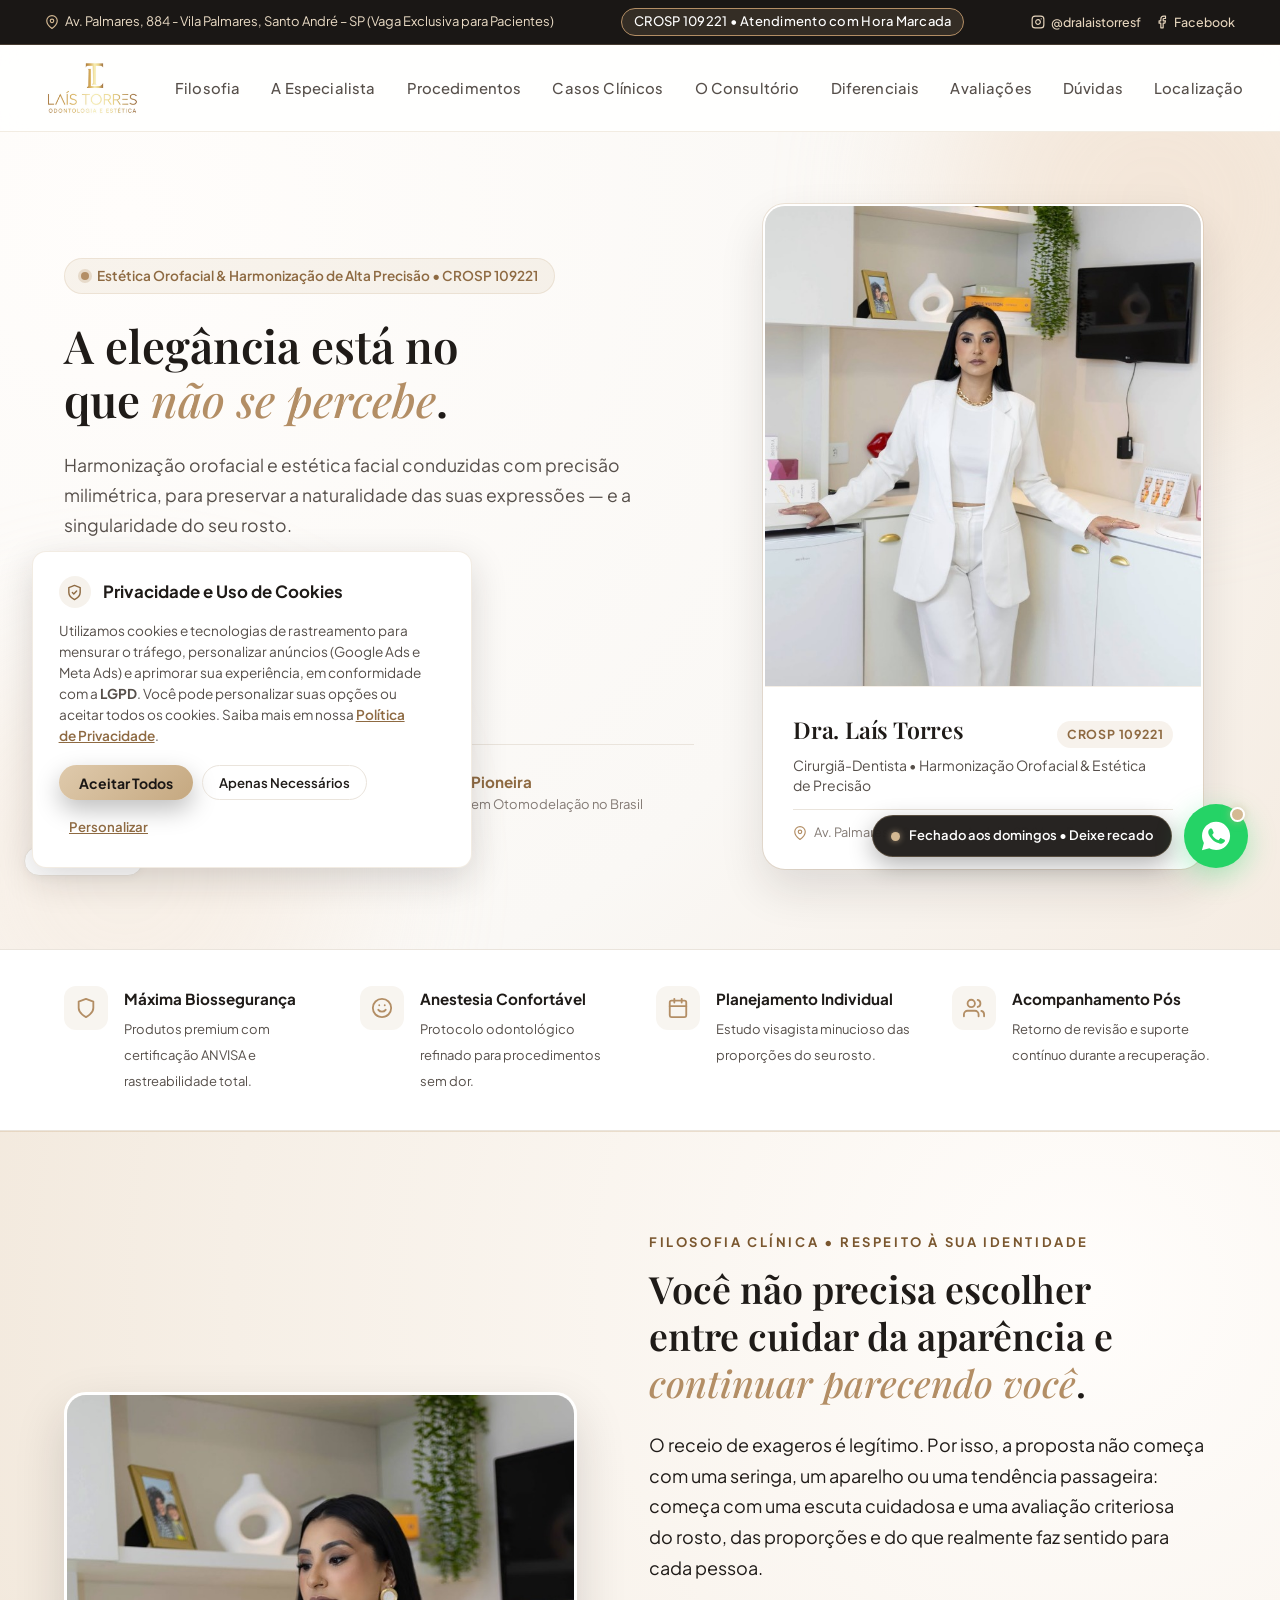
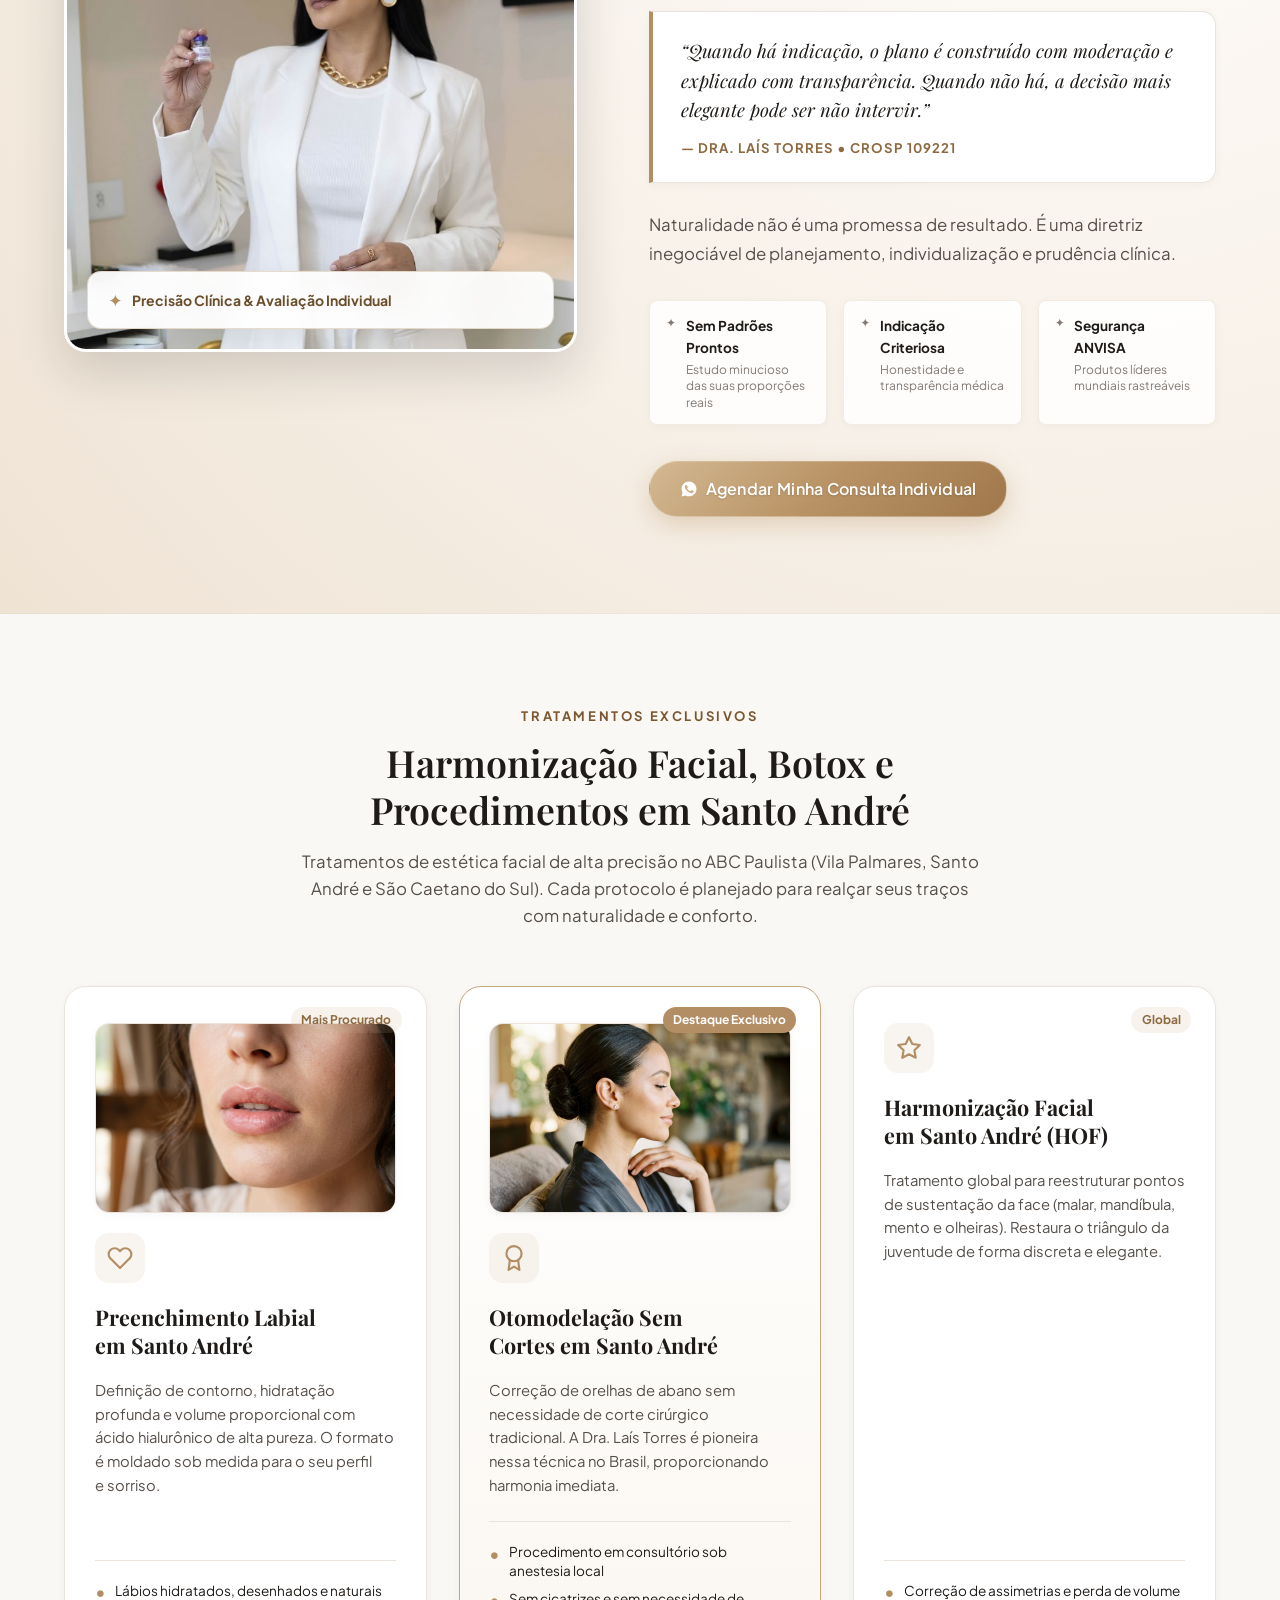
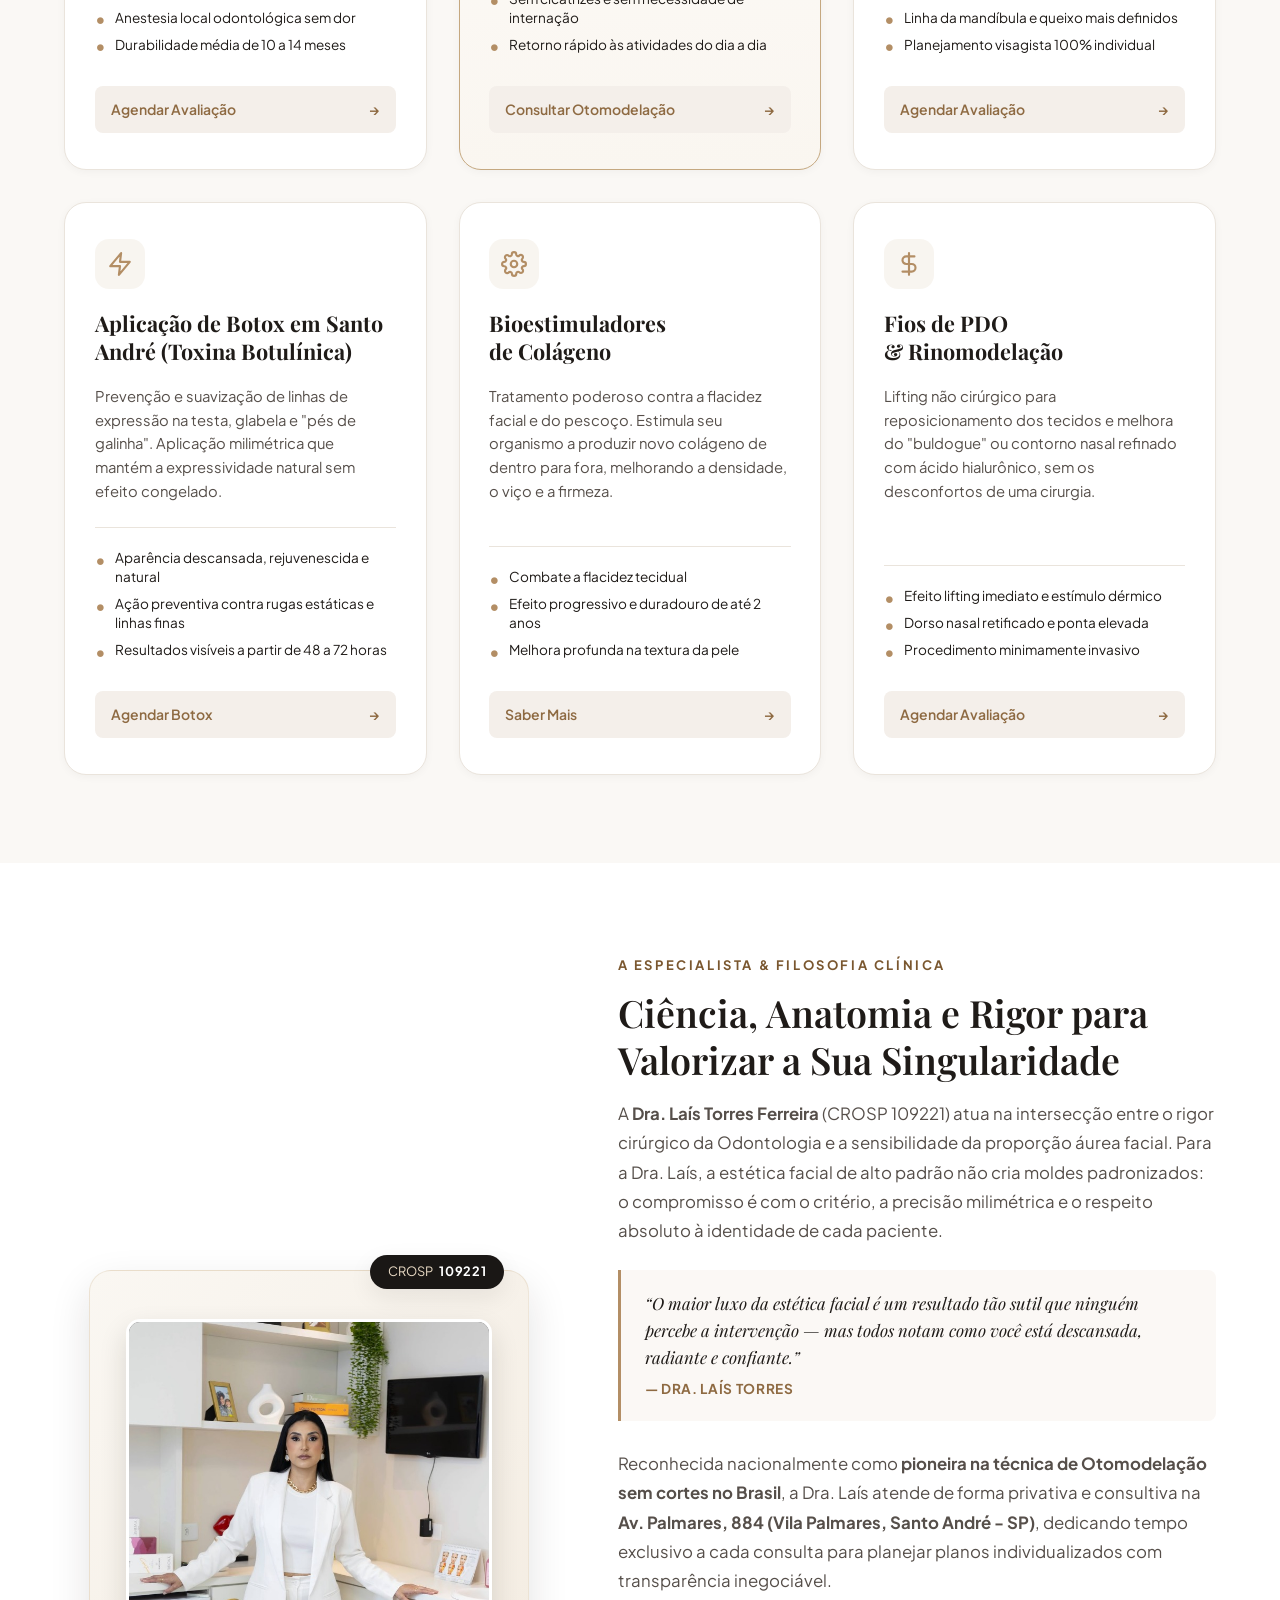
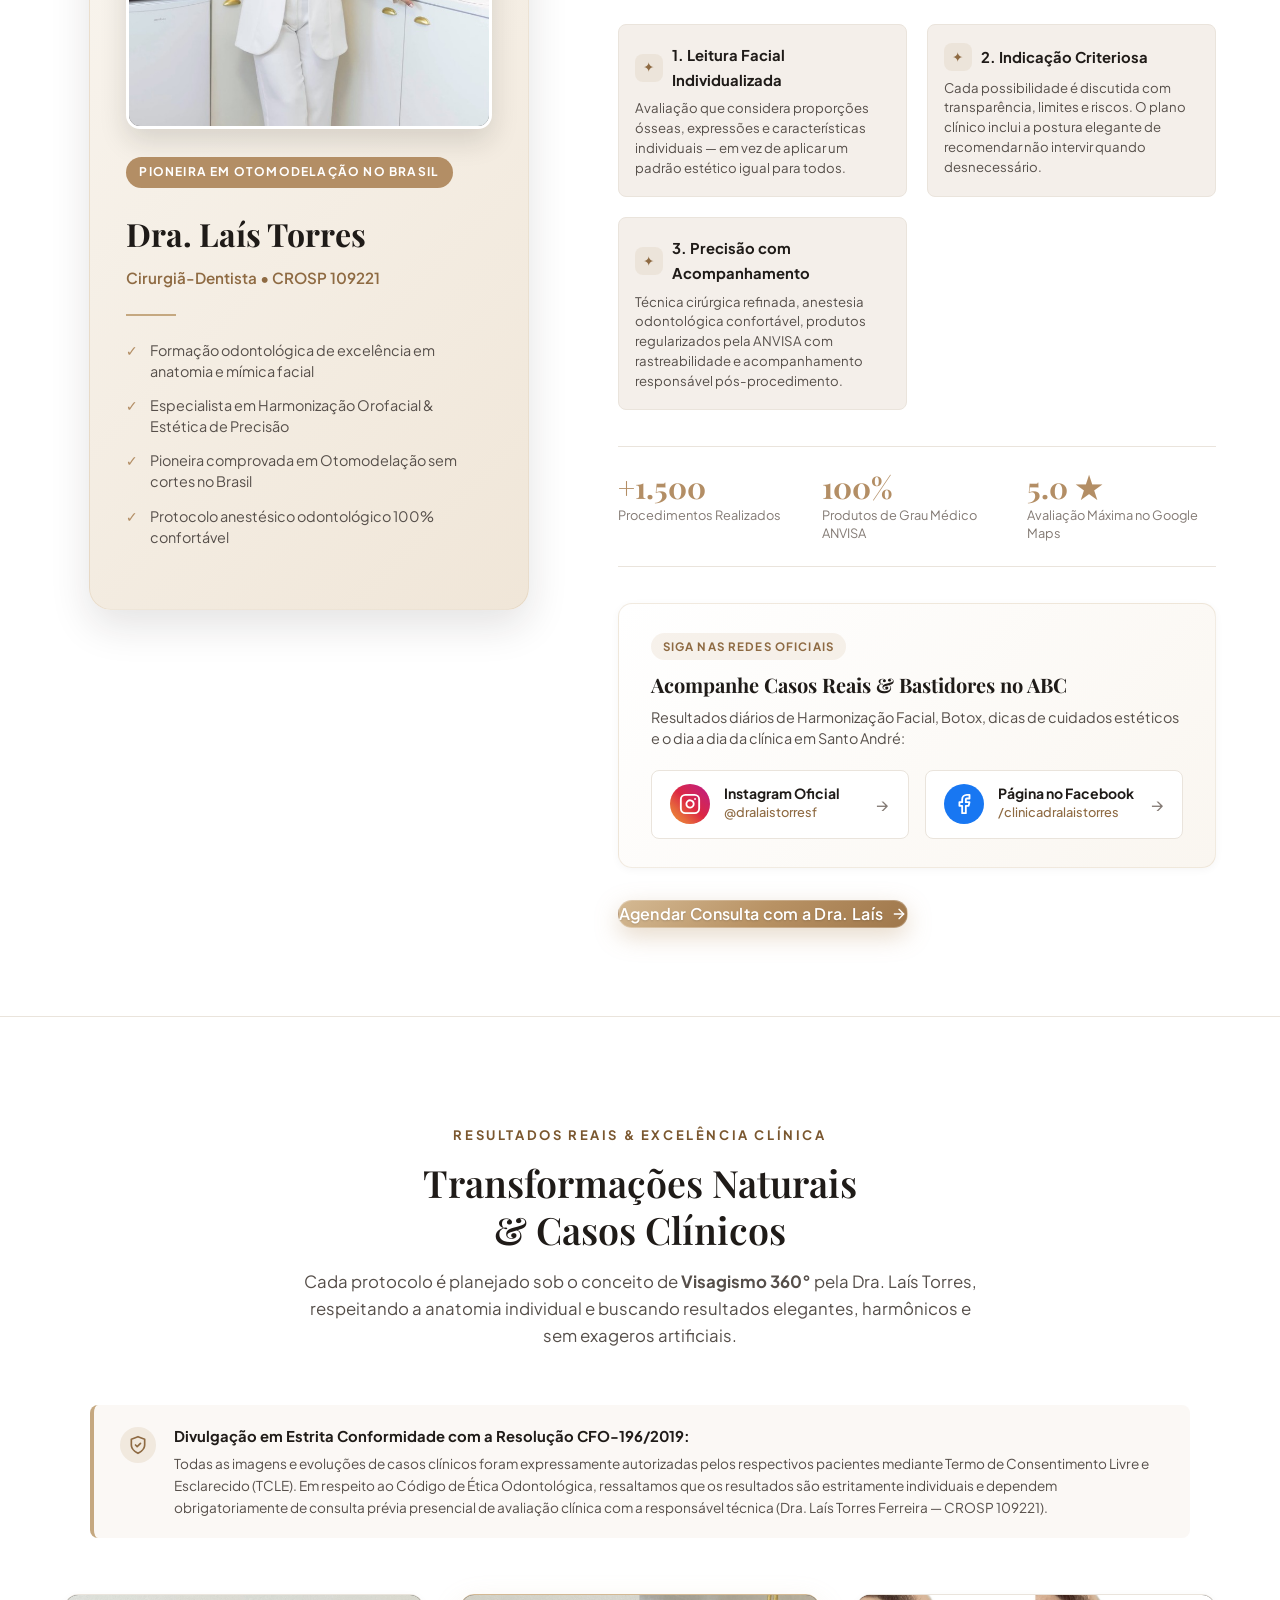
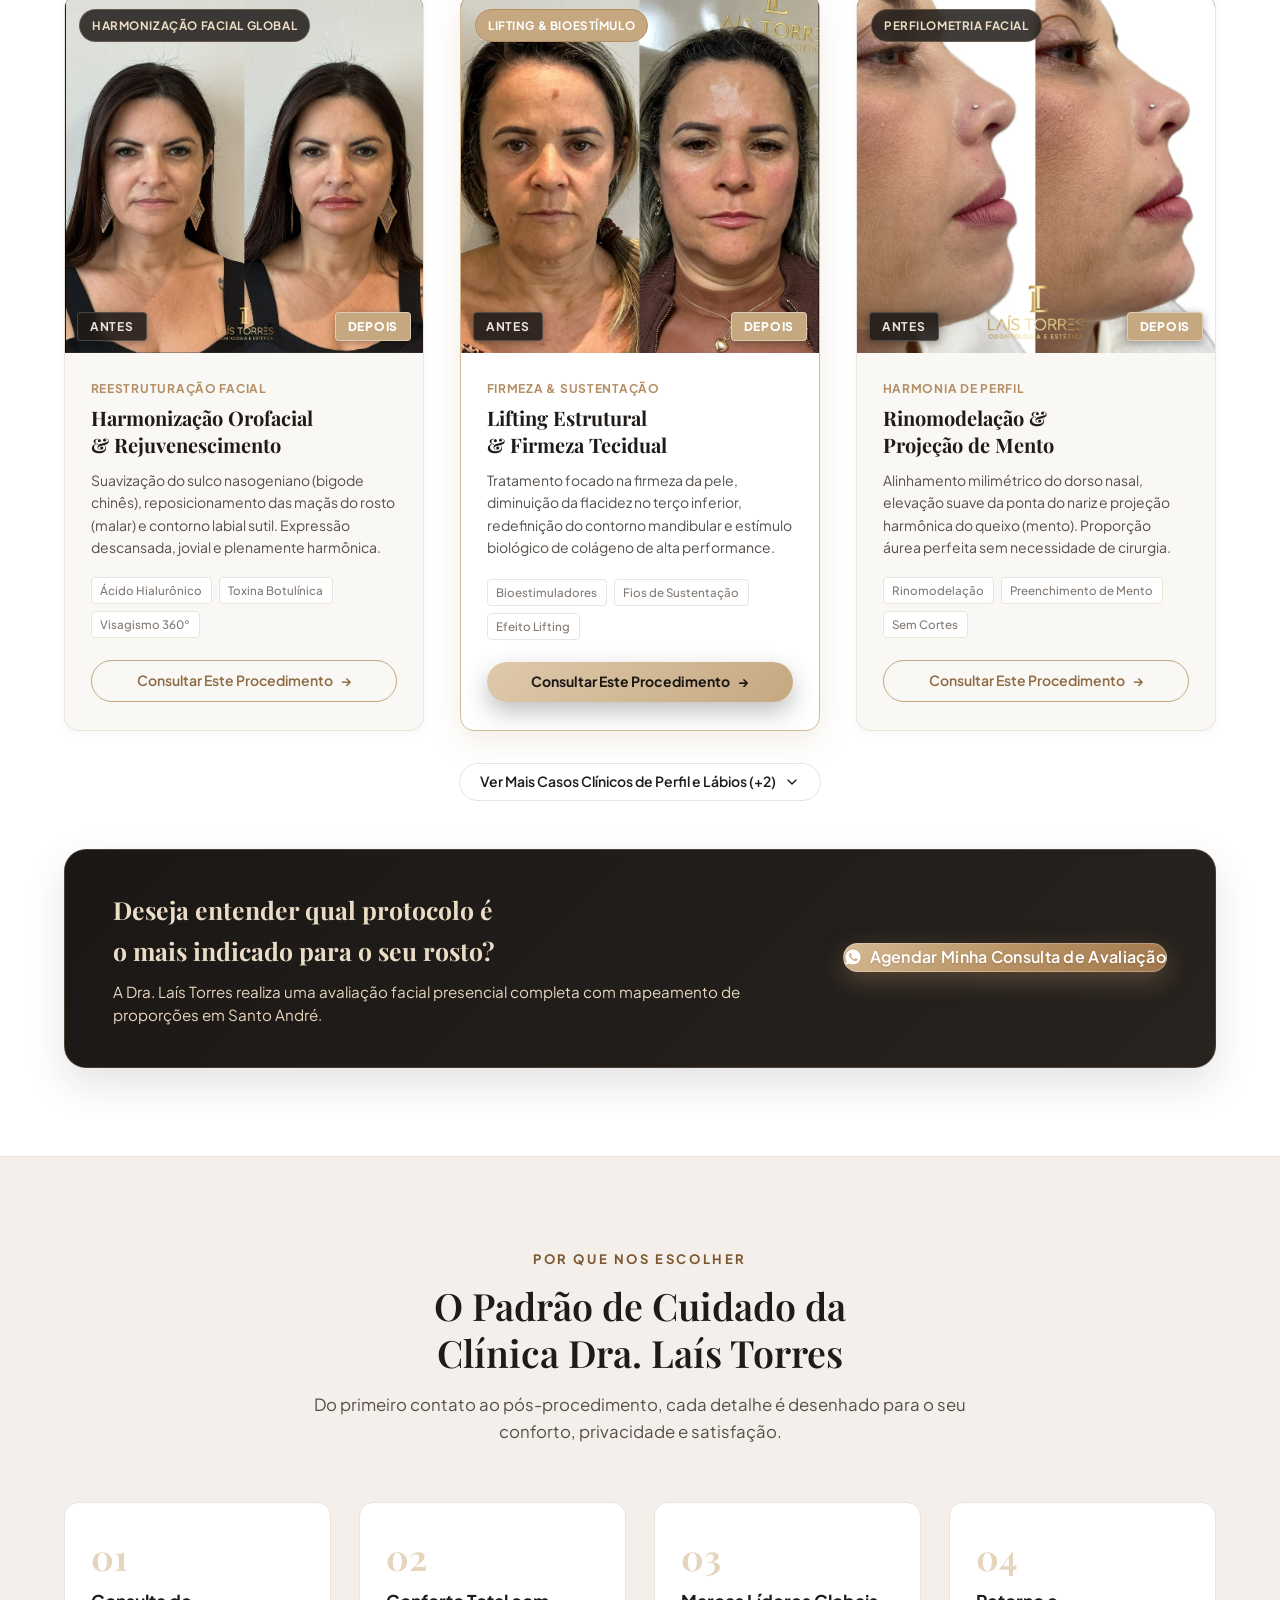
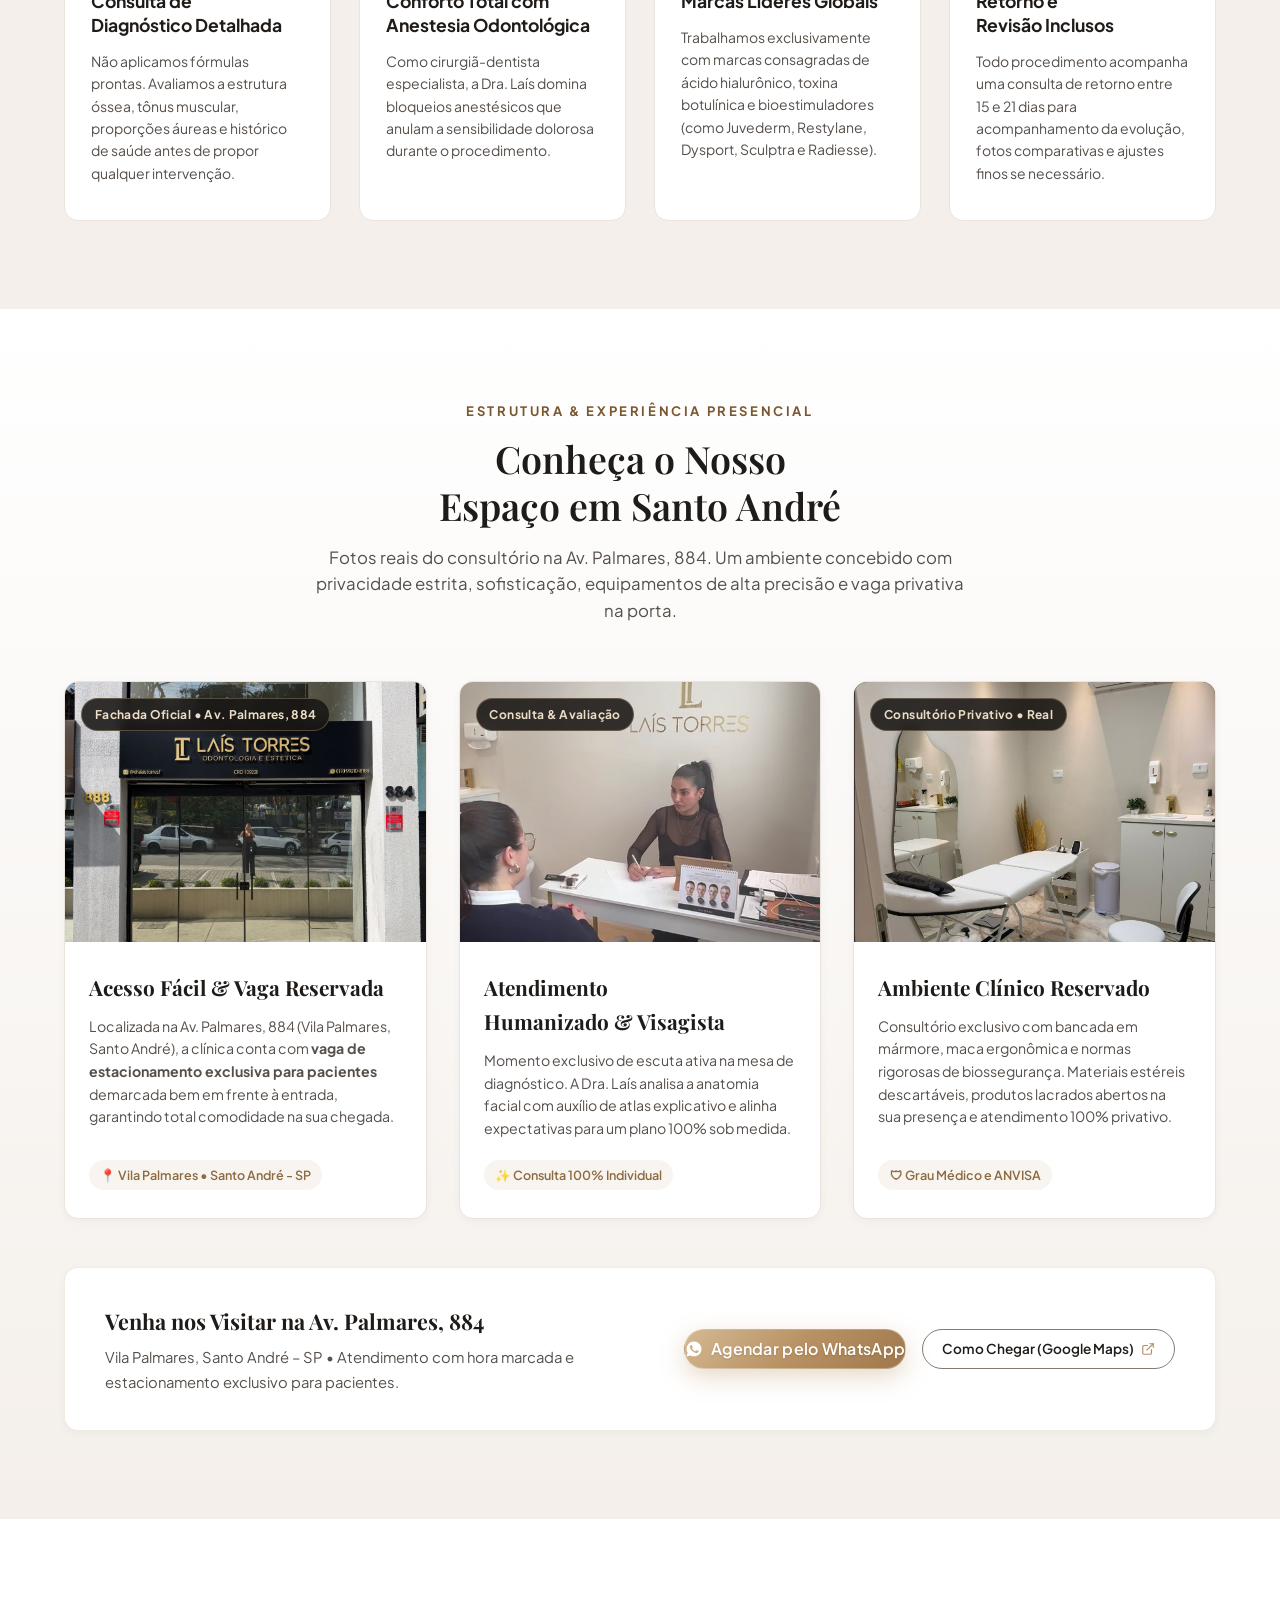
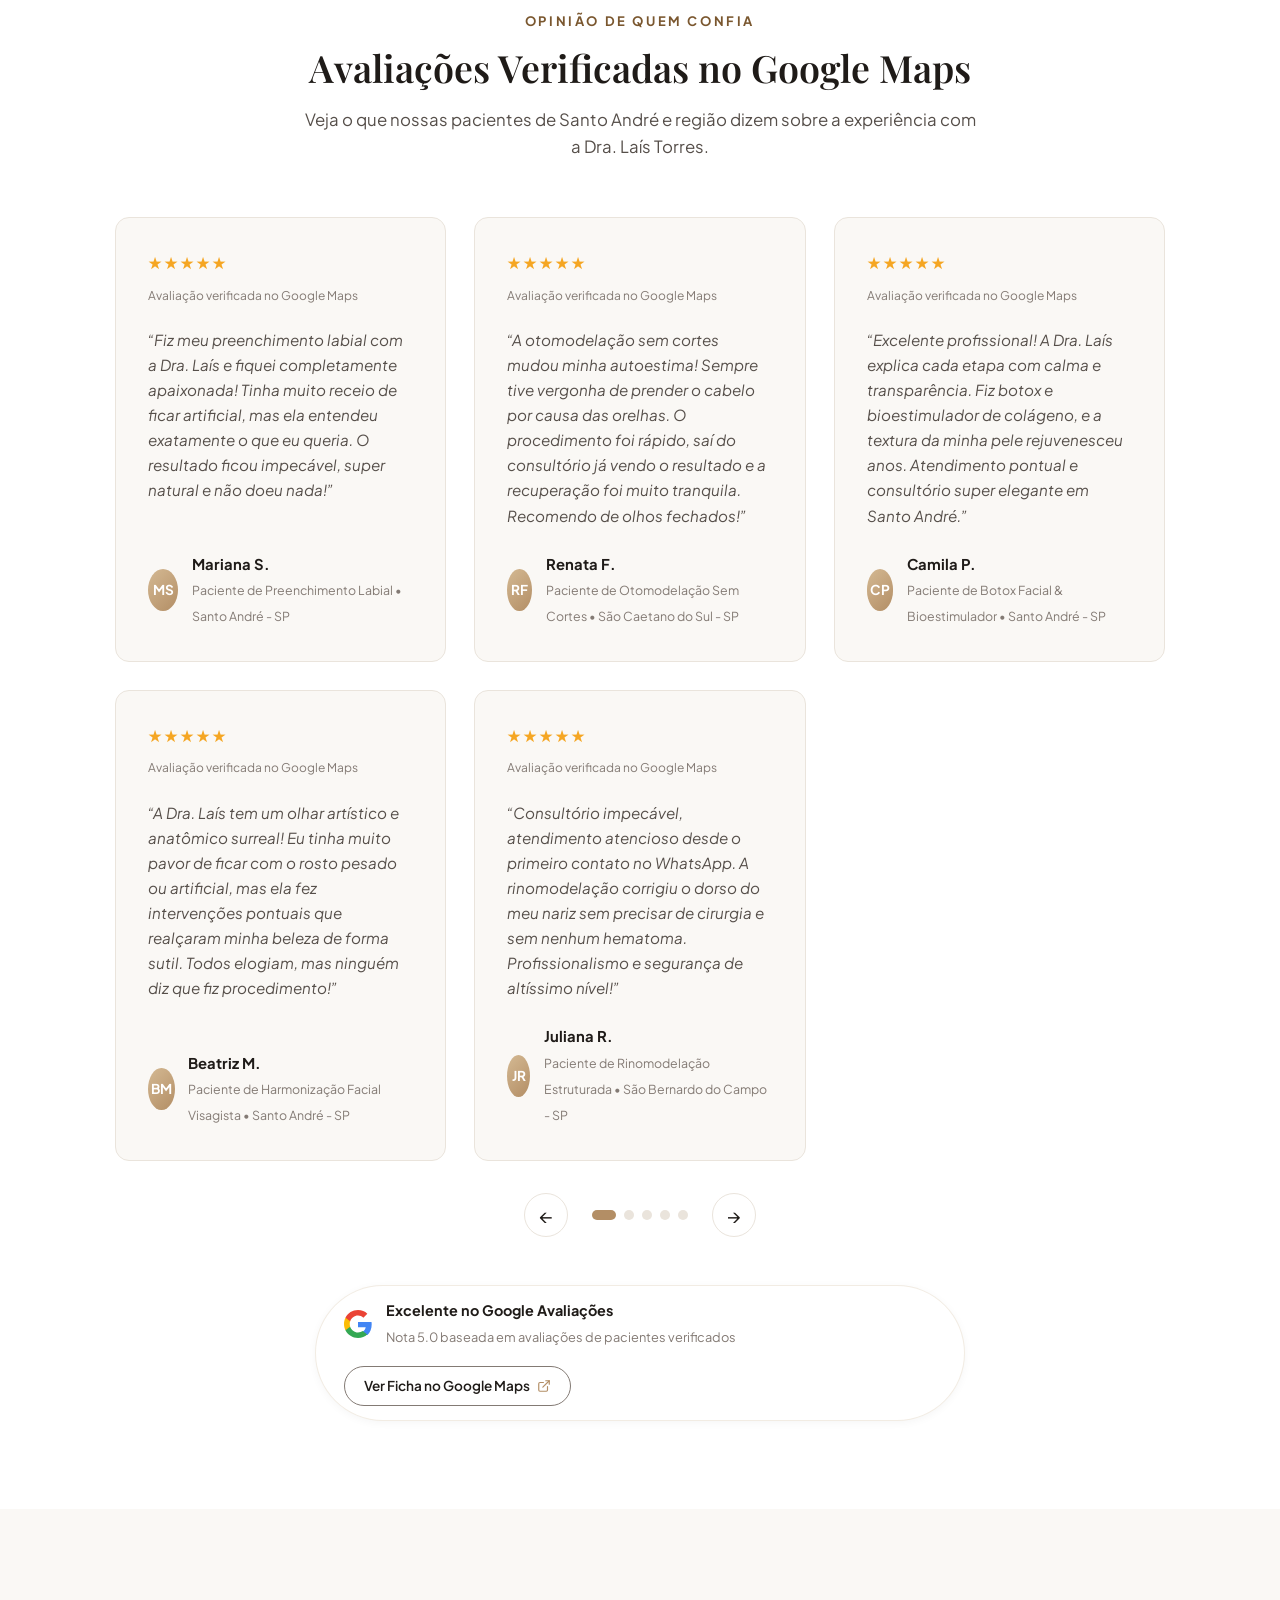
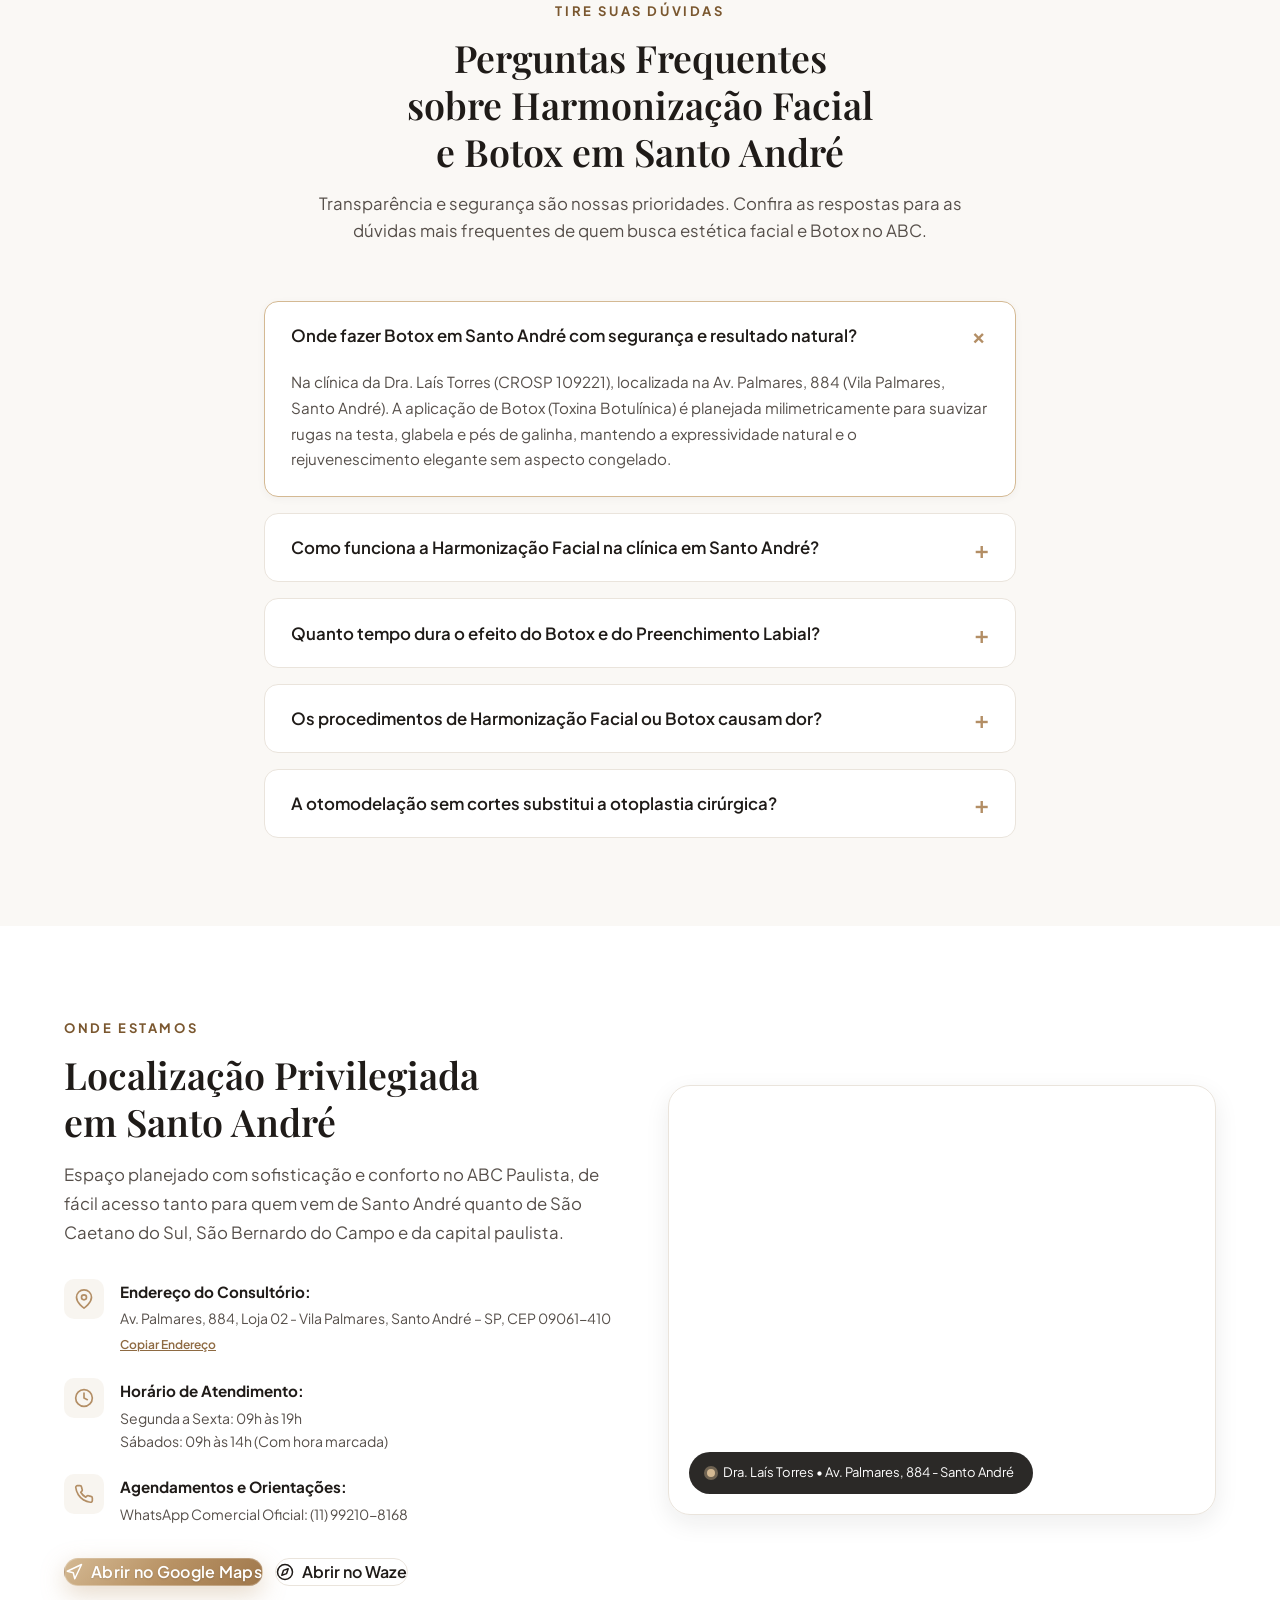
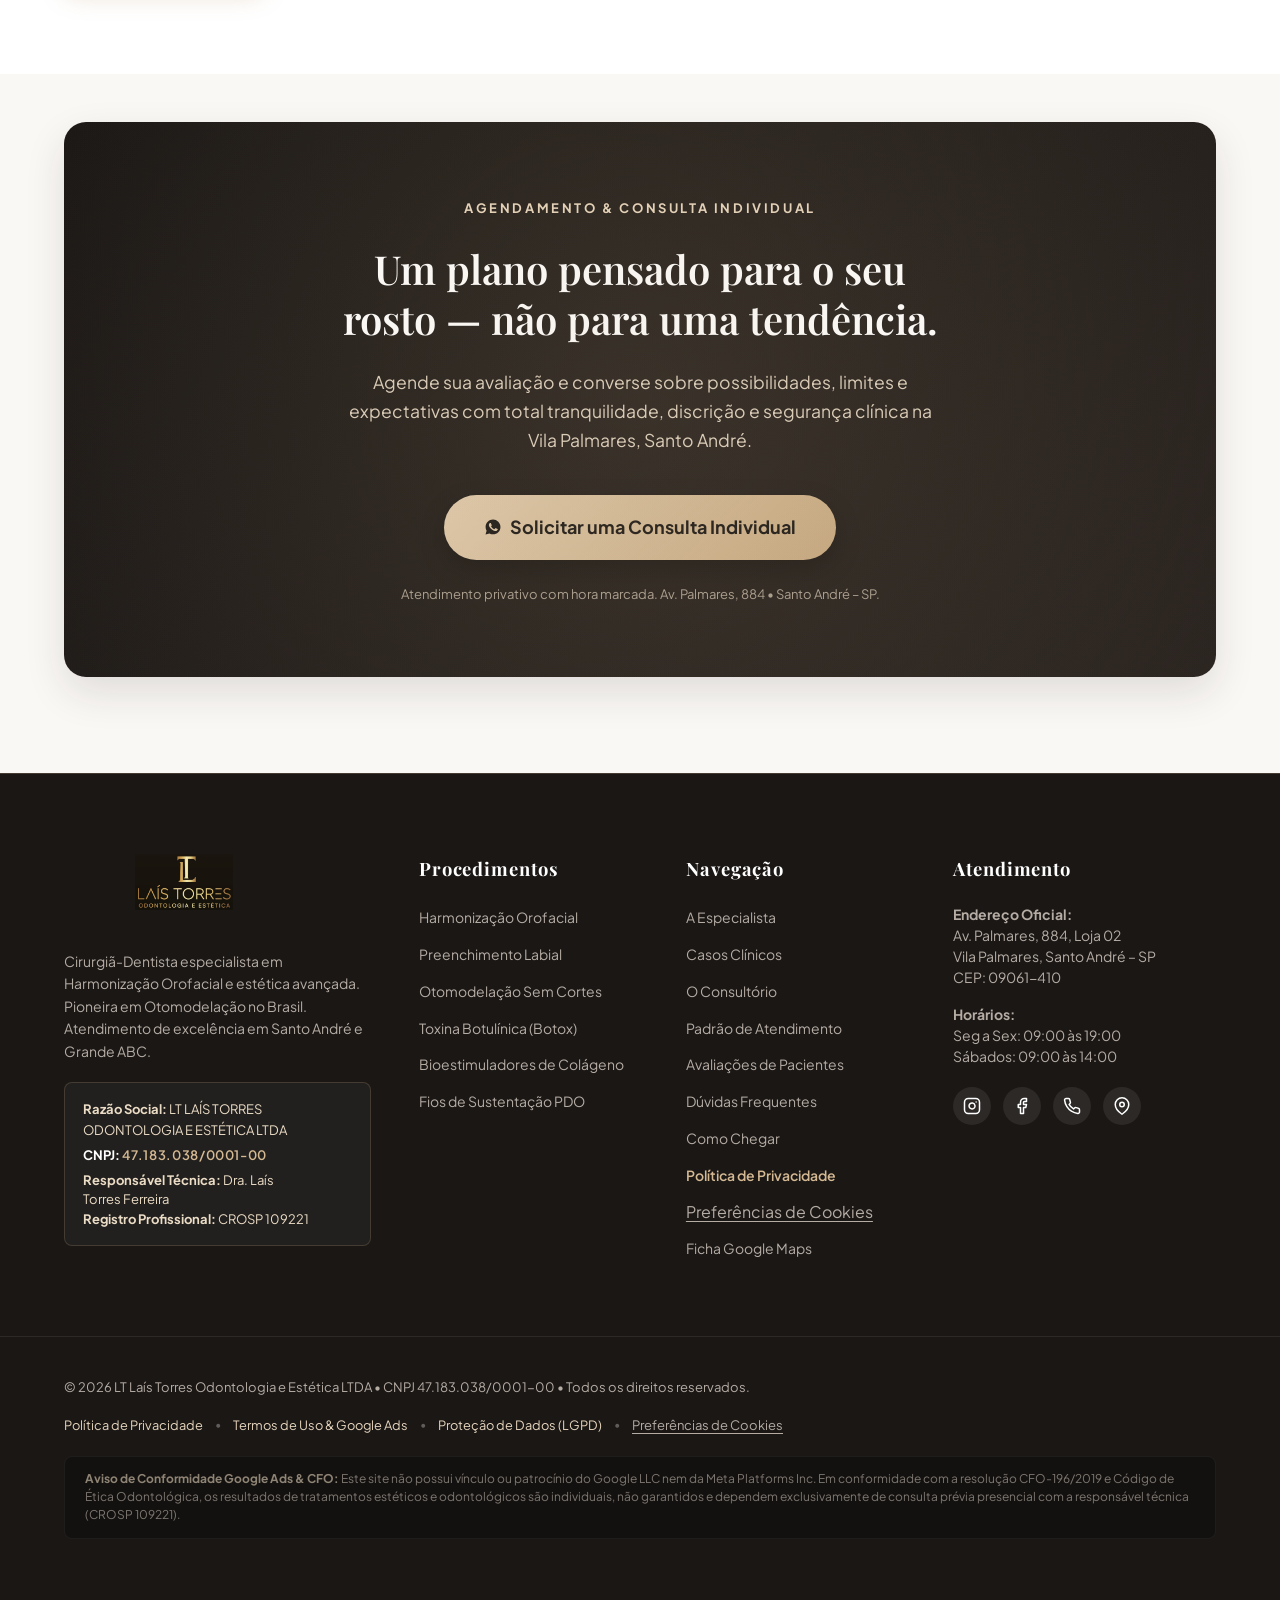
==== index.html @ d065fee9 "feat: foto real do consultorio privativo e sincronizacao n8n 24h de reviews do google" ====
<!DOCTYPE html>
<html lang="pt-BR">
<head>
  <meta charset="UTF-8" />
  <meta name="viewport" content="width=device-width, initial-scale=1.0" />
  <title>Harmonização Facial e Botox em Santo André | Dra. Laís Torres CROSP 109221</title>
  
  <!-- SEO Meta Tags Primárias de Alto Desempenho Local -->
  <meta name="description" content="Harmonização Facial e Botox em Santo André com a Dra. Laís Torres (CROSP 109221). Especialista em Estética Orofacial, Preenchimento Labial, Otomodelação sem cortes e Bioestimuladores no ABC. Agende sua consulta!" />
  <meta name="keywords" content="harmonização facial em santo andré, botox em santo andré, botox santo andre, harmonizacao facial santo andre, preenchimento labial santo andré, clinica de estetica santo andre, dentista harmonizacao santo andre, otomodelacao santo andre, dra lais torres, estetica facial abc paulista, vila palmares santo andre, botox preenchimento abc" />
  <meta name="author" content="Dra. Laís Torres - LT Laís Torres Odontologia e Estética" />
  <meta name="robots" content="index, follow, max-image-preview:large, max-snippet:-1, max-video-preview:-1" />
  <link rel="canonical" href="https://ricardorickbony-lgtm.github.io/clinica-lais-torres/" />

  <!-- Geotagging Avançado para SEO Local (Santo André - SP) -->
  <meta name="geo.region" content="BR-SP" />
  <meta name="geo.placename" content="Santo André" />
  <meta name="geo.position" content="-23.6506704;-46.5618771" />
  <meta name="ICBM" content="-23.6506704, -46.5618771" />

  <!-- Open Graph / Redes Sociais / WhatsApp -->
  <meta property="og:type" content="website" />
  <meta property="og:url" content="https://ricardorickbony-lgtm.github.io/clinica-lais-torres/" />
  <meta property="og:title" content="Harmonização Facial e Botox em Santo André | Dra. Laís Torres" />
  <meta property="og:description" content="Clínica de excelência em Harmonização Facial, Botox, Preenchimento Labial e Otomodelação sem cortes em Santo André - SP. Conforto e naturalidade comprovados." />
  <meta property="og:image" content="https://ricardorickbony-lgtm.github.io/clinica-lais-torres/assets/logo-lais-torres-dark.png" />
  <meta property="og:locale" content="pt_BR" />
  <meta property="og:site_name" content="Dra. Laís Torres - Harmonização Facial e Botox Santo André" />

  <!-- Twitter Card -->
  <meta name="twitter:card" content="summary_large_image" />
  <meta name="twitter:title" content="Harmonização Facial e Botox em Santo André | Dra. Laís Torres" />
  <meta name="twitter:description" content="Especialista em Harmonização Orofacial, Botox e Otomodelação sem cortes em Santo André - SP." />
  <meta name="twitter:image" content="https://ricardorickbony-lgtm.github.io/clinica-lais-torres/assets/logo-lais-torres-dark.png" />

  <!-- ========================================================================= -->
  <!-- Rastreamento & Cookies: Google Consent Mode v2 (Conformidade Google Ads / LGPD) -->
  <!-- ========================================================================= -->
  <script>
    window.dataLayer = window.dataLayer || [];
    function gtag(){dataLayer.push(arguments);}

    // Configuração inicial de consentimento (Default: 'denied' até aprovação expressa do usuário)
    var defaultConsent = {
      'ad_storage': 'denied',
      'analytics_storage': 'denied',
      'ad_user_data': 'denied',
      'ad_personalization': 'denied',
      'wait_for_update': 500
    };

    // Lê preferências salvas se o usuário já visitou anteriormente
    try {
      var savedConsent = localStorage.getItem('lt_cookie_consent_preferences');
      if (savedConsent) {
        var parsed = JSON.parse(savedConsent);
        if (parsed.marketing) {
          defaultConsent.ad_storage = 'granted';
          defaultConsent.ad_user_data = 'granted';
          defaultConsent.ad_personalization = 'granted';
        }
        if (parsed.analytics) {
          defaultConsent.analytics_storage = 'granted';
        }
      }
    } catch(e) {}

    gtag('consent', 'default', defaultConsent);
  </script>

  <!-- Meta Pixel Code (Facebook & Instagram Ads) Base -->
  <script>
    !function(f,b,e,v,n,t,s)
    {if(f.fbq)return;n=f.fbq=function(){n.callMethod?
    n.callMethod.apply(n,arguments):n.queue.push(arguments)};
    if(!f._fbq)f._fbq=n;n.push=n;n.loaded=!0;n.version='2.0';
    n.queue=[];t=b.createElement(e);t.async=!0;
    t.src=v;s=b.getElementsByTagName(e)[0];
    s.parentNode.insertBefore(t,s)}(window, document,'script',
    'https://connect.facebook.net/en_US/fbevents.js');
  </script>

  <!-- Google Fonts: Playfair Display + Plus Jakarta Sans -->
  <link rel="preconnect" href="https://fonts.googleapis.com" />
  <link rel="preconnect" href="https://fonts.gstatic.com" crossorigin />
  <link href="https://fonts.googleapis.com/css2?family=Playfair+Display:ital,wght@0,400;0,600;0,700;1,400&family=Plus+Jakarta+Sans:wght@300;400;500;600;700&display=swap" rel="stylesheet" />

  <!-- Estilos Customizados -->
  <link rel="stylesheet" href="css/styles.css" />

  <!-- Schema.org JSON-LD para Google Meu Negócio & Busca Local -->
  <script type="application/ld+json">
  {
    "@context": "https://schema.org",
    "@graph": [
      {
        "@type": ["Dentist", "MedicalBusiness", "HealthAndBeautyBusiness"],
        "@id": "https://dralaistorres.com.br/#clinic",
        "name": "LT Laís Torres - Harmonização Facial e Botox em Santo André",
        "alternateName": "Dra. Laís Torres Odontologia e Estética",
        "legalName": "LT LAÍS TORRES ODONTOLOGIA E ESTÉTICA LTDA",
        "taxID": "47.183.038/0001-00",
        "url": "https://ricardorickbony-lgtm.github.io/clinica-lais-torres/",
        "logo": "https://ricardorickbony-lgtm.github.io/clinica-lais-torres/assets/logo-lais-torres-dark.png",
        "image": "https://ricardorickbony-lgtm.github.io/clinica-lais-torres/assets/fachada-clinica-real.jpg",
        "description": "Clínica especializada em Harmonização Facial, Botox (Toxina Botulínica), Preenchimento Labial com ácido hialurônico e Otomodelação sem cortes pela Dra. Laís Torres (CROSP 109221) em Santo André - SP.",
        "telephone": "+55-11-99210-8168",
        "priceRange": "$$$",
        "sameAs": [
          "https://www.instagram.com/dralaistorresf/",
          "https://www.facebook.com/clinicadralaistorres",
          "https://maps.app.goo.gl/uFq2Mmx1EERfb7jS9"
        ],
        "address": {
          "@type": "PostalAddress",
          "streetAddress": "Av. Palmares, 884, Loja 02",
          "addressLocality": "Santo André",
          "addressRegion": "SP",
          "postalCode": "09061-410",
          "addressCountry": "BR"
        },
        "geo": {
          "@type": "GeoCoordinates",
          "latitude": -23.6506704,
          "longitude": -46.5618771
        },
        "hasMap": "https://maps.app.goo.gl/uFq2Mmx1EERfb7jS9",
        "areaServed": [
          { "@type": "City", "name": "Santo André" },
          { "@type": "AdministrativeArea", "name": "Vila Palmares, Santo André" },
          { "@type": "AdministrativeArea", "name": "Bairro Jardim, Santo André" },
          { "@type": "AdministrativeArea", "name": "Campestre, Santo André" },
          { "@type": "City", "name": "São Caetano do Sul" },
          { "@type": "City", "name": "São Bernardo do Campo" },
          { "@type": "City", "name": "São Paulo" }
        ],
        "openingHoursSpecification": [
          {
            "@type": "OpeningHoursSpecification",
            "dayOfWeek": ["Monday", "Tuesday", "Wednesday", "Thursday", "Friday"],
            "opens": "09:00",
            "closes": "19:00"
          },
          {
            "@type": "OpeningHoursSpecification",
            "dayOfWeek": "Saturday",
            "opens": "09:00",
            "closes": "14:00"
          }
        ],
        "aggregateRating": {
          "@type": "AggregateRating",
          "ratingValue": "5.0",
          "reviewCount": "128",
          "bestRating": "5",
          "worstRating": "1"
        },
        "hasOfferCatalog": {
          "@type": "OfferCatalog",
          "name": "Tratamentos de Estética Facial e Odontologia em Santo André",
          "itemListElement": [
            {
              "@type": "Offer",
              "itemOffered": {
                "@type": "Service",
                "name": "Harmonização Facial em Santo André",
                "description": "Estruturação e harmonização orofacial completa com visagismo personalizado e anestesia confortável."
              }
            },
            {
              "@type": "Offer",
              "itemOffered": {
                "@type": "Service",
                "name": "Aplicação de Botox em Santo André (Toxina Botulínica)",
                "description": "Prevenção e suavização de rugas de expressão na testa, pés de galinha e glabela com efeito natural."
              }
            },
            {
              "@type": "Offer",
              "itemOffered": {
                "@type": "Service",
                "name": "Preenchimento Labial em Santo André",
                "description": "Definição de contorno, hidratação profunda e volume proporcional com ácido hialurônico ANVISA."
              }
            },
            {
              "@type": "Offer",
              "itemOffered": {
                "@type": "Service",
                "name": "Otomodelação Sem Cortes em Santo André",
                "description": "Correção de orelhas de abano sem cortes, sem cicatrizes e com recuperação rápida em consultório."
              }
            }
          ]
        },
        "medicalSpecialty": [
          "Dentistry",
          "PlasticSurgery"
        ],
        "knowsAbout": [
          "Harmonização Facial em Santo André",
          "Botox em Santo André",
          "Preenchimento Labial com Ácido Hialurônico",
          "Otomodelação Não Cirúrgica",
          "Bioestimuladores de Colágeno",
          "Fios de Sustentação PDO",
          "Visagismo Facial"
        ]
      },
      {
        "@type": "Person",
        "@id": "https://ricardorickbony-lgtm.github.io/clinica-lais-torres/#person",
        "name": "Dra. Laís Torres Ferreira",
        "jobTitle": "Cirurgiã-Dentista Especialista em Harmonização Orofacial",
        "worksFor": { "@id": "https://ricardorickbony-lgtm.github.io/clinica-lais-torres/#clinic" },
        "sameAs": [
          "https://www.instagram.com/dralaistorresf/",
          "https://www.facebook.com/clinicadralaistorres"
        ],
        "identifier": {
          "@type": "PropertyValue",
          "propertyID": "CROSP",
          "value": "109221"
        }
      },
      {
        "@type": "FAQPage",
        "mainEntity": [
          {
            "@type": "Question",
            "name": "Onde fazer Botox em Santo André com segurança e resultado natural?",
            "acceptedAnswer": {
              "@type": "Answer",
              "text": "Na clínica da Dra. Laís Torres (CROSP 109221), localizada na Av. Palmares, 884 (Vila Palmares, Santo André). A aplicação de Botox é realizada com precisão milimétrica, produtos originais certificados e foco estrito em rejuvenescimento natural sem aspecto congelado."
            }
          },
          {
            "@type": "Question",
            "name": "Como funciona a Harmonização Facial na clínica em Santo André?",
            "acceptedAnswer": {
              "@type": "Answer",
              "text": "A Harmonização Facial é guiada pelo Visagismo 360°, onde a Dra. Laís avalia as proporções ósseas e musculares do rosto para restabelecer pontos de sustentação (malar, mandíbula, queixo e lábios) de forma sutil, harmônica e indolor através de bloqueios anestésicos odontológicos."
            }
          },
          {
            "@type": "Question",
            "name": "Quanto tempo dura o efeito do Botox e do Preenchimento Labial?",
            "acceptedAnswer": {
              "@type": "Answer",
              "text": "A toxina botulínica (Botox) dura em média de 4 a 6 meses. O preenchimento com ácido hialurônico dura entre 12 e 18 meses, sendo bioabsorvido pelo organismo de forma gradual e segura."
            }
          },
          {
            "@type": "Question",
            "name": "O preenchimento labial ou a harmonização facial doem?",
            "acceptedAnswer": {
              "@type": "Answer",
              "text": "Não. Por ser cirurgiã-dentista especializada, a Dra. Laís Torres domina técnicas de anestesia odontológica local que tornam os procedimentos 100% confortáveis e indolores."
            }
          },
          {
            "@type": "Question",
            "name": "O que é e como funciona a Otomodelação sem cortes em Santo André?",
            "acceptedAnswer": {
              "@type": "Answer",
              "text": "A otomodelação é uma técnica pioneira no Brasil para correção de orelhas de abano sem cirurgia, sem cortes e sem cicatrizes. É feita em consultório sob anestesia local com retorno imediato à rotina."
            }
          }
        ]
      }
    ]
  }
  </script>
</head>
<body>
  <!-- Skip Link Acessível (WCAG 2.2 AA) -->
  <a href="#hero" class="skip-link">Pular para o conteúdo principal</a>

  <!-- Top Notification Bar -->
  <aside class="top-bar" aria-label="Informações de atendimento">
    <div class="container top-bar-content">
      <div class="top-bar-item">
        <svg class="icon" viewBox="0 0 24 24" fill="none" stroke="currentColor" stroke-width="2" stroke-linecap="round" stroke-linejoin="round" aria-hidden="true"><path d="M21 10c0 7-9 13-9 13s-9-6-9-13a9 9 0 0 1 18 0z"></path><circle cx="12" cy="10" r="3"></circle></svg>
        <span>Av. Palmares, 884 - Vila Palmares, Santo André – SP (Vaga Exclusiva para Pacientes)</span>
      </div>
      <div class="top-bar-item badge-cro">
        <span>CROSP 109221 • Atendimento com Hora Marcada</span>
      </div>
      <div class="top-bar-item top-bar-socials">
        <a href="https://www.instagram.com/dralaistorresf/" target="_blank" rel="noopener noreferrer" class="top-social-link" aria-label="Instagram Oficial da Dra. Laís Torres">
          <svg viewBox="0 0 24 24" width="14" height="14" fill="none" stroke="currentColor" stroke-width="2" stroke-linecap="round" stroke-linejoin="round" aria-hidden="true"><rect x="2" y="2" width="20" height="20" rx="5" ry="5"></rect><path d="M16 11.37A4 4 0 1 1 12.63 8 4 4 0 0 1 16 11.37z"></path><line x1="17.5" y1="6.5" x2="17.51" y2="6.5"></line></svg>
          <span>@dralaistorresf</span>
        </a>
        <a href="https://www.facebook.com/clinicadralaistorres" target="_blank" rel="noopener noreferrer" class="top-social-link" aria-label="Facebook da Clínica Dra. Laís Torres">
          <svg viewBox="0 0 24 24" width="14" height="14" fill="none" stroke="currentColor" stroke-width="2" stroke-linecap="round" stroke-linejoin="round" aria-hidden="true"><path d="M18 2h-3a5 5 0 0 0-5 5v3H7v4h3v8h4v-8h3l1-4h-4V7a1 1 0 0 1 1-1h3z"></path></svg>
          <span>Facebook</span>
        </a>
      </div>
    </div>
  </aside>

  <!-- Header / Navigation -->
  <header class="site-header" id="header">
    <div class="container header-container">
      <a href="#hero" class="brand" aria-label="Dra. Laís Torres - Página Inicial">
        <img src="assets/logo-lais-torres-oficial.png" alt="LT Laís Torres - Odontologia e Estética" class="brand-logo-img" width="684" height="392" decoding="async">
      </a>

      <!-- Desktop Nav -->
      <nav class="main-nav" aria-label="Navegação principal">
        <ul class="nav-list">
          <li><a href="#filosofia" class="nav-link">Filosofia</a></li>
          <li><a href="#sobre" class="nav-link">A Especialista</a></li>
          <li><a href="#procedimentos" class="nav-link">Procedimentos</a></li>
          <li><a href="#casos-clinicos" class="nav-link">Casos Clínicos</a></li>
          <li><a href="#consultorio" class="nav-link">O Consultório</a></li>
          <li><a href="#diferenciais" class="nav-link">Diferenciais</a></li>
          <li><a href="#depoimentos" class="nav-link">Avaliações</a></li>
          <li><a href="#faq" class="nav-link">Dúvidas</a></li>
          <li><a href="#localizacao" class="nav-link">Localização</a></li>
        </ul>
      </nav>

      <!-- CTA Button & Socials Header -->
      <div class="header-action">
        <div class="header-social-group">
          <a href="https://www.instagram.com/dralaistorresf/" target="_blank" rel="noopener noreferrer" class="header-social-btn" aria-label="Instagram @dralaistorresf da Dra. Laís Torres" title="Instagram Oficial">
            <svg viewBox="0 0 24 24" fill="none" stroke="currentColor" stroke-width="2" stroke-linecap="round" stroke-linejoin="round" aria-hidden="true"><rect x="2" y="2" width="20" height="20" rx="5" ry="5"></rect><path d="M16 11.37A4 4 0 1 1 12.63 8 4 4 0 0 1 16 11.37z"></path><line x1="17.5" y1="6.5" x2="17.51" y2="6.5"></line></svg>
          </a>
          <a href="https://www.facebook.com/clinicadralaistorres" target="_blank" rel="noopener noreferrer" class="header-social-btn" aria-label="Facebook da Clínica Dra. Laís Torres" title="Facebook Oficial">
            <svg viewBox="0 0 24 24" fill="none" stroke="currentColor" stroke-width="2" stroke-linecap="round" stroke-linejoin="round" aria-hidden="true"><path d="M18 2h-3a5 5 0 0 0-5 5v3H7v4h3v8h4v-8h3l1-4h-4V7a1 1 0 0 1 1-1h3z"></path></svg>
          </a>
        </div>

        <a href="https://wa.me/5511992108168?text=Ol%C3%A1%2C%20Dra.%20La%C3%ADs%20Torres!%20Gostaria%20de%20agendar%20uma%20avalia%C3%A7%C3%A3o%20em%20Santo%20Andr%C3%A9." target="_blank" rel="noopener noreferrer" class="btn btn-primary btn-sm cta-whatsapp">
          <svg class="icon-btn" viewBox="0 0 24 24" fill="none" stroke="currentColor" stroke-width="2" stroke-linecap="round" stroke-linejoin="round" aria-hidden="true"><path d="M22 16.92v3a2 2 0 0 1-2.18 2 19.79 19.79 0 0 1-8.63-3.07 19.5 19.5 0 0 1-6-6 19.79 19.79 0 0 1-3.07-8.67A2 2 0 0 1 4.11 2h3a2 2 0 0 1 2 1.72 12.84 12.84 0 0 0 .7 2.81 2 2 0 0 1-.45 2.11L8.09 9.91a16 16 0 0 0 6 6l1.27-1.27a2 2 0 0 1 2.11-.45 12.84 12.84 0 0 0 2.81.7A2 2 0 0 1 22 16.92z"></path></svg>
          <span>Agendar Consulta</span>
        </a>

        <!-- Mobile Menu Toggle Button -->
        <button class="mobile-toggle" id="mobileToggle" aria-label="Abrir menu de navegação" aria-expanded="false">
          <span class="bar"></span>
          <span class="bar"></span>
          <span class="bar"></span>
        </button>
      </div>
    </div>
  </header>

  <main>
    <!-- Hero Section: Quiet Luxury 2026 -->
    <section class="hero-section" id="hero">
      <div class="hero-decor decor-top-right"></div>
      <div class="hero-decor decor-bottom-left"></div>

      <div class="container hero-grid">
        <div class="hero-content">
          <div class="badge-pill">
            <span class="badge-dot"></span>
            <span>Estética Orofacial & Harmonização de Alta Precisão • CROSP 109221</span>
          </div>

          <h1 class="hero-title">
            A elegância está no que <span class="highlight-serif">não se percebe</span>.
          </h1>

          <p class="hero-description">
            Harmonização orofacial e estética facial conduzidas com precisão milimétrica, para preservar a naturalidade das suas expressões — e a singularidade do seu rosto.
          </p>

          <div class="hero-cta-group">
            <a href="https://wa.me/5511992108168?text=Ol%C3%A1%2C%20Dra.%20La%C3%ADs!%20Gostaria%20de%20agendar%20uma%20consulta%20individual%20em%20Santo%20Andr%C3%A9." target="_blank" rel="noopener noreferrer" class="btn btn-primary btn-lg cta-whatsapp">
              <svg class="icon-btn" viewBox="0 0 24 24" fill="currentColor" aria-hidden="true"><path d="M12.04 2c-5.46 0-9.91 4.45-9.91 9.91 0 1.75.46 3.45 1.32 4.95L2.05 22l5.25-1.38c1.45.79 3.08 1.21 4.74 1.21 5.46 0 9.91-4.45 9.91-9.91 0-2.65-1.03-5.14-2.9-7.01A9.816 9.816 0 0 0 12.04 2zm5.79 14.07c-.24.68-1.4 1.27-1.95 1.34-.51.07-1.17.1-3.39-.81-2.84-1.18-4.66-4.09-4.8-4.28-.14-.19-1.16-1.54-1.16-2.94 0-1.4.73-2.09 1-2.37.24-.26.54-.33.72-.33.18 0 .36 0 .52.01.17.01.4.06.61.52.24.53.82 2 .89 2.15.07.15.11.33.02.53-.09.19-.14.31-.28.47-.14.16-.29.36-.42.48-.14.14-.29.3-.12.59.17.29.74 1.22 1.6 1.98 1.1 1 2.03 1.31 2.32 1.45.29.14.46.12.63-.07.17-.19.74-.86.94-1.15.2-.29.4-.24.67-.14.28.1 1.75.83 2.05.98.3.15.5.22.57.34.07.13.07.74-.17 1.42z"/></svg>
              <span>Agende uma Consulta Individual</span>
            </a>
            <a href="#filosofia" class="btn btn-secondary btn-lg">
              <span>Conhecer Nossa Filosofia</span>
              <svg class="icon-btn-arrow" viewBox="0 0 24 24" fill="none" stroke="currentColor" stroke-width="2" stroke-linecap="round" stroke-linejoin="round" aria-hidden="true"><line x1="5" y1="12" x2="19" y2="12"></line><polyline points="12 5 19 12 12 19"></polyline></svg>
            </a>
          </div>

          <!-- Trust Badges Bar -->
          <div class="hero-trust-bar">
            <div class="trust-item">
              <div class="trust-stars">★★★★★</div>
              <div class="trust-text"><strong>5.0 no Google</strong> (+120 Avaliações)</div>
            </div>
            <div class="trust-divider"></div>
            <div class="trust-item">
              <span class="trust-highlight">CROSP 109221</span>
              <div class="trust-text">Responsável Técnica</div>
            </div>
            <div class="trust-divider"></div>
            <div class="trust-item">
              <span class="trust-highlight">Pioneira</span>
              <div class="trust-text">em Otomodelação no Brasil</div>
            </div>
          </div>
        </div>

        <!-- Hero Card / Specialist Visual Presentation: Editorial Clean -->
        <div class="hero-media">
          <div class="editorial-showcase-frame">
            <div class="editorial-photo-container">
              <img src="assets/dra-lais-torres-consultorio.jpg" alt="Dra. Laís Torres - Cirurgiã-Dentista e Especialista em Harmonização Orofacial em Santo André" class="editorial-showcase-img" width="1000" height="1500" fetchpriority="high" />
            </div>
            <div class="editorial-caption-plaque">
              <div class="caption-title-wrap">
                <h2 class="editorial-doctor-name">Dra. Laís Torres</h2>
                <span class="editorial-doctor-cro">CROSP 109221</span>
              </div>
              <p class="editorial-doctor-tagline">Cirurgiã-Dentista • Harmonização Orofacial & Estética de Precisão</p>
              <div class="editorial-doctor-loc">
                <svg class="icon-inline" viewBox="0 0 24 24" fill="none" stroke="currentColor" stroke-width="2" stroke-linecap="round" stroke-linejoin="round" aria-hidden="true"><path d="M21 10c0 7-9 13-9 13s-9-6-9-13a9 9 0 0 1 18 0z"></path><circle cx="12" cy="10" r="3"></circle></svg>
                <span>Av. Palmares, 884 • Santo André – SP (Vaga Exclusiva)</span>
              </div>
            </div>
          </div>
        </div>
      </div>
    </section>

    <!-- Social Proof Banner -->
    <section class="proof-strip">
      <div class="container proof-grid">
        <div class="proof-feature">
          <div class="proof-icon">
            <svg viewBox="0 0 24 24" fill="none" stroke="currentColor" stroke-width="2" stroke-linecap="round" stroke-linejoin="round" aria-hidden="true"><path d="M12 22s8-4 8-10V5l-8-3-8 3v7c0 6 8 10 8 10z"></path></svg>
          </div>
          <div class="proof-text">
            <strong>Máxima Biossegurança</strong>
            <span>Produtos premium com certificação ANVISA e rastreabilidade total.</span>
          </div>
        </div>

        <div class="proof-feature">
          <div class="proof-icon">
            <svg viewBox="0 0 24 24" fill="none" stroke="currentColor" stroke-width="2" stroke-linecap="round" stroke-linejoin="round" aria-hidden="true"><circle cx="12" cy="12" r="10"></circle><path d="M8 14s1.5 2 4 2 4-2 4-2"></path><line x1="9" y1="9" x2="9.01" y2="9"></line><line x1="15" y1="9" x2="15.01" y2="9"></line></svg>
          </div>
          <div class="proof-text">
            <strong>Anestesia Confortável</strong>
            <span>Protocolo odontológico refinado para procedimentos sem dor.</span>
          </div>
        </div>

        <div class="proof-feature">
          <div class="proof-icon">
            <svg viewBox="0 0 24 24" fill="none" stroke="currentColor" stroke-width="2" stroke-linecap="round" stroke-linejoin="round" aria-hidden="true"><rect x="3" y="4" width="18" height="18" rx="2" ry="2"></rect><line x1="16" y1="2" x2="16" y2="6"></line><line x1="8" y1="2" x2="8" y2="6"></line><line x1="3" y1="10" x2="21" y2="10"></line></svg>
          </div>
          <div class="proof-text">
            <strong>Planejamento Individual</strong>
            <span>Estudo visagista minucioso das proporções do seu rosto.</span>
          </div>
        </div>

        <div class="proof-feature">
          <div class="proof-icon">
            <svg viewBox="0 0 24 24" fill="none" stroke="currentColor" stroke-width="2" stroke-linecap="round" stroke-linejoin="round" aria-hidden="true"><path d="M17 21v-2a4 4 0 0 0-4-4H5a4 4 0 0 0-4 4v2"></path><circle cx="9" cy="7" r="4"></circle><path d="M23 21v-2a4 4 0 0 0-3-3.87"></path><path d="M16 3.13a4 4 0 0 1 0 7.75"></path></svg>
          </div>
          <div class="proof-text">
            <strong>Acompanhamento Pós</strong>
            <span>Retorno de revisão e suporte contínuo durante a recuperação.</span>
          </div>
        </div>
      </div>
    </section>

    <!-- Nova Seção Editorial: Filosofia & O Medo de Parecer Artificial -->
    <section class="section philosophy-section" id="filosofia">
      <div class="container philosophy-grid">
        <div class="philosophy-visual">
          <div class="philosophy-frame">
            <img src="assets/dra-lais-torres-precisao.jpg" alt="Dra. Laís Torres - Precisão anatômica, critérios clínicos e respeito à naturalidade" class="philosophy-img" width="1000" height="1500" loading="lazy" decoding="async" />
            <div class="philosophy-badge-float">
              <span class="p-dot">✦</span>
              <span>Precisão Clínica & Avaliação Individual</span>
            </div>
          </div>
        </div>

        <div class="philosophy-content">
          <span class="section-eyebrow">Filosofia Clínica • Respeito à Sua Identidade</span>
          <h2 class="section-title philosophy-title">
            Você não precisa escolher entre cuidar da aparência e <span class="highlight-serif">continuar parecendo você</span>.
          </h2>

          <p class="philosophy-lead">
            O receio de exageros é legítimo. Por isso, a proposta não começa com uma seringa, um aparelho ou uma tendência passageira: começa com uma escuta cuidadosa e uma avaliação criteriosa do rosto, das proporções e do que realmente faz sentido para cada pessoa.
          </p>

          <div class="philosophy-quote-card">
            <p class="philosophy-quote-text">
              “Quando há indicação, o plano é construído com moderação e explicado com transparência. Quando não há, a decisão mais elegante pode ser não intervir.”
            </p>
            <span class="philosophy-quote-author">— Dra. Laís Torres • CROSP 109221</span>
          </div>

          <p class="philosophy-body">
            Naturalidade não é uma promessa de resultado. É uma diretriz inegociável de planejamento, individualização e prudência clínica.
          </p>

          <div class="philosophy-badges-row">
            <div class="phil-badge-item">
              <span class="phil-badge-icon">✦</span>
              <div>
                <strong>Sem Padrões Prontos</strong>
                <span>Estudo minucioso das suas proporções reais</span>
              </div>
            </div>
            <div class="phil-badge-item">
              <span class="phil-badge-icon">✦</span>
              <div>
                <strong>Indicação Criteriosa</strong>
                <span>Honestidade e transparência médica</span>
              </div>
            </div>
            <div class="phil-badge-item">
              <span class="phil-badge-icon">✦</span>
              <div>
                <strong>Segurança ANVISA</strong>
                <span>Produtos líderes mundiais rastreáveis</span>
              </div>
            </div>
          </div>

          <div class="philosophy-action">
            <a href="https://wa.me/5511992108168?text=Ol%C3%A1%2C%20Dra.%20La%C3%ADs!%20Li%20sobre%20a%20filosofia%20da%20cl%C3%ADnica%20e%20gostaria%20de%20agendar%20uma%20avalia%C3%A7%C3%A3o%20individual." target="_blank" rel="noopener noreferrer" class="btn btn-primary btn-lg cta-whatsapp">
              <svg class="icon-btn" viewBox="0 0 24 24" fill="currentColor" aria-hidden="true"><path d="M12.04 2c-5.46 0-9.91 4.45-9.91 9.91 0 1.75.46 3.45 1.32 4.95L2.05 22l5.25-1.38c1.45.79 3.08 1.21 4.74 1.21 5.46 0 9.91-4.45 9.91-9.91 0-2.65-1.03-5.14-2.9-7.01A9.816 9.816 0 0 0 12.04 2zm5.79 14.07c-.24.68-1.4 1.27-1.95 1.34-.51.07-1.17.1-3.39-.81-2.84-1.18-4.66-4.09-4.8-4.28-.14-.19-1.16-1.54-1.16-2.94 0-1.4.73-2.09 1-2.37.24-.26.54-.33.72-.33.18 0 .36 0 .52.01.17.01.4.06.61.52.24.53.82 2 .89 2.15.07.15.11.33.02.53-.09.19-.14.31-.28.47-.14.16-.29.36-.42.48-.14.14-.29.3-.12.59.17.29.74 1.22 1.6 1.98 1.1 1 2.03 1.31 2.32 1.45.29.14.46.12.63-.07.17-.19.74-.86.94-1.15.2-.29.4-.24.67-.14.28.1 1.75.83 2.05.98.3.15.5.22.57.34.07.13.07.74-.17 1.42z"/></svg>
              <span>Agendar Minha Consulta Individual</span>
            </a>
          </div>
        </div>
      </div>
    </section>

    <!-- Services / Treatments Section -->
    <section class="section procedures-section" id="procedimentos">
      <div class="container">
        <div class="section-header">
          <span class="section-eyebrow">Tratamentos Exclusivos</span>
          <h2 class="section-title">Harmonização Facial, Botox e Procedimentos em Santo André</h2>
          <p class="section-subtitle">
            Tratamentos de estética facial de alta precisão no ABC Paulista (Vila Palmares, Santo André e São Caetano do Sul). Cada protocolo é planejado para realçar seus traços com naturalidade e conforto.
          </p>
        </div>

        <div class="procedures-grid">
          <!-- Card 1: Preenchimento Labial -->
          <article class="procedure-card">
            <div class="procedure-badge">Mais Procurado</div>
            <div class="procedure-image-wrap">
              <img src="assets/labios-preenchimento.jpg" alt="Preenchimento Labial com Ácido Hialurônico em Santo André - Dra. Laís Torres" class="procedure-img" width="1200" height="896" loading="lazy" decoding="async" />
            </div>
            <div class="procedure-header">
              <div class="procedure-icon">
                <svg viewBox="0 0 24 24" fill="none" stroke="currentColor" stroke-width="2" stroke-linecap="round" stroke-linejoin="round" aria-hidden="true"><path d="M20.84 4.61a5.5 5.5 0 0 0-7.78 0L12 5.67l-1.06-1.06a5.5 5.5 0 0 0-7.78 7.78l1.06 1.06L12 21.23l7.78-7.78 1.06-1.06a5.5 5.5 0 0 0 0-7.78z"></path></svg>
              </div>
              <h3 class="procedure-title">Preenchimento Labial em Santo André</h3>
            </div>
            <p class="procedure-desc">
              Definição de contorno, hidratação profunda e volume proporcional com ácido hialurônico de alta pureza. O formato é moldado sob medida para o seu perfil e sorriso.
            </p>
            <ul class="procedure-points">
              <li>Lábios hidratados, desenhados e naturais</li>
              <li>Anestesia local odontológica sem dor</li>
              <li>Durabilidade média de 10 a 14 meses</li>
            </ul>
            <div class="procedure-footer">
              <a href="https://wa.me/5511992108168?text=Ol%C3%A1%2C%20gostaria%20de%20saber%20mais%20sobre%20o%20Preenchimento%20Labial%20em%20Santo%20Andr%C3%A9." target="_blank" rel="noopener noreferrer" class="card-btn">
                <span>Agendar Avaliação</span>
                <span class="arrow">&rarr;</span>
              </a>
            </div>
          </article>

          <!-- Card 2: Otomodelação sem Cortes -->
          <article class="procedure-card card-featured">
            <div class="procedure-badge badge-gold">Destaque Exclusivo</div>
            <div class="procedure-image-wrap">
              <img src="assets/otomodelacao-perfil.jpg" alt="Otomodelação sem cortes com a Dra. Laís Torres - Pioneira no Brasil" class="procedure-img" width="1200" height="896" loading="lazy" decoding="async" />
            </div>
            <div class="procedure-header">
              <div class="procedure-icon">
                <svg viewBox="0 0 24 24" fill="none" stroke="currentColor" stroke-width="2" stroke-linecap="round" stroke-linejoin="round" aria-hidden="true"><circle cx="12" cy="8" r="7"></circle><polyline points="8.21 13.89 7 23 12 20 17 23 15.79 13.88"></polyline></svg>
              </div>
              <h3 class="procedure-title">Otomodelação Sem Cortes em Santo André</h3>
            </div>
            <p class="procedure-desc">
              Correção de orelhas de abano sem necessidade de corte cirúrgico tradicional. A Dra. Laís Torres é pioneira nessa técnica no Brasil, proporcionando harmonia imediata.
            </p>
            <ul class="procedure-points">
              <li>Procedimento em consultório sob anestesia local</li>
              <li>Sem cicatrizes e sem necessidade de internação</li>
              <li>Retorno rápido às atividades do dia a dia</li>
            </ul>
            <div class="procedure-footer">
              <a href="https://wa.me/5511992108168?text=Ol%C3%A1%2C%20quero%20conhecer%20a%20Otomodela%C3%A7%C3%A3o%20sem%20cortes%20com%20a%20Dra.%20La%C3%ADs%20Torres." target="_blank" rel="noopener noreferrer" class="card-btn">
                <span>Consultar Otomodelação</span>
                <span class="arrow">&rarr;</span>
              </a>
            </div>
          </article>

          <!-- Card 3: Harmonização Orofacial Completa -->
          <article class="procedure-card">
            <div class="procedure-badge">Global</div>
            <div class="procedure-header">
              <div class="procedure-icon">
                <svg viewBox="0 0 24 24" fill="none" stroke="currentColor" stroke-width="2" stroke-linecap="round" stroke-linejoin="round" aria-hidden="true"><polygon points="12 2 15.09 8.26 22 9.27 17 14.14 18.18 21.02 12 17.77 5.82 21.02 7 14.14 2 9.27 8.91 8.26 12 2"></polygon></svg>
              </div>
              <h3 class="procedure-title">Harmonização Facial em Santo André (HOF)</h3>
            </div>
            <p class="procedure-desc">
              Tratamento global para reestruturar pontos de sustentação da face (malar, mandíbula, mento e olheiras). Restaura o triângulo da juventude de forma discreta e elegante.
            </p>
            <ul class="procedure-points">
              <li>Correção de assimetrias e perda de volume</li>
              <li>Linha da mandíbula e queixo mais definidos</li>
              <li>Planejamento visagista 100% individual</li>
            </ul>
            <div class="procedure-footer">
              <a href="https://wa.me/5511992108168?text=Ol%C3%A1%2C%20gostaria%20de%20agendar%20uma%20Harmoniza%C3%A7%C3%A3o%20Orofacial%20em%20Santo%20Andr%C3%A9." target="_blank" rel="noopener noreferrer" class="card-btn">
                <span>Agendar Avaliação</span>
                <span class="arrow">&rarr;</span>
              </a>
            </div>
          </article>

          <!-- Card 4: Toxina Botulínica (Botox) -->
          <article class="procedure-card">
            <div class="procedure-header">
              <div class="procedure-icon">
                <svg viewBox="0 0 24 24" fill="none" stroke="currentColor" stroke-width="2" stroke-linecap="round" stroke-linejoin="round" aria-hidden="true"><path d="M13 2L3 14h9l-1 8 10-12h-9l1-8z"></path></svg>
              </div>
              <h3 class="procedure-title">Aplicação de Botox em Santo André (Toxina Botulínica)</h3>
            </div>
            <p class="procedure-desc">
              Prevenção e suavização de linhas de expressão na testa, glabela e "pés de galinha". Aplicação milimétrica que mantém a expressividade natural sem efeito congelado.
            </p>
            <ul class="procedure-points">
              <li>Aparência descansada, rejuvenescida e natural</li>
              <li>Ação preventiva contra rugas estáticas e linhas finas</li>
              <li>Resultados visíveis a partir de 48 a 72 horas</li>
            </ul>
            <div class="procedure-footer">
              <a href="https://wa.me/5511992108168?text=Ol%C3%A1%2C%20gostaria%20de%20agendar%20uma%20aplica%C3%A7%C3%A3o%20de%20Botox%20em%20Santo%20Andr%C3%A9." target="_blank" rel="noopener noreferrer" class="card-btn">
                <span>Agendar Botox</span>
                <span class="arrow">&rarr;</span>
              </a>
            </div>
          </article>

          <!-- Card 5: Bioestimuladores de Colágeno -->
          <article class="procedure-card">
            <div class="procedure-header">
              <div class="procedure-icon">
                <svg viewBox="0 0 24 24" fill="none" stroke="currentColor" stroke-width="2" stroke-linecap="round" stroke-linejoin="round" aria-hidden="true"><circle cx="12" cy="12" r="3"></circle><path d="M19.4 15a1.65 1.65 0 0 0 .33 1.82l.06.06a2 2 0 0 1 0 2.83 2 2 0 0 1-2.83 0l-.06-.06a1.65 1.65 0 0 0-1.82-.33 1.65 1.65 0 0 0-1 1.51V21a2 2 0 0 1-2 2 2 2 0 0 1-2-2v-.09A1.65 1.65 0 0 0 9 19.4a1.65 1.65 0 0 0-1.82.33l-.06.06a2 2 0 0 1-2.83 0 2 2 0 0 1 0-2.83l.06-.06a1.65 1.65 0 0 0 .33-1.82 1.65 1.65 0 0 0-1.51-1H3a2 2 0 0 1-2-2 2 2 0 0 1 2-2h.09A1.65 1.65 0 0 0 4.6 9a1.65 1.65 0 0 0-.33-1.82l-.06-.06a2 2 0 0 1 0-2.83 2 2 0 0 1 2.83 0l.06.06a1.65 1.65 0 0 0 1.82.33H9a1.65 1.65 0 0 0 1-1.51V3a2 2 0 0 1 2-2 2 2 0 0 1 2 2v.09a1.65 1.65 0 0 0 1 1.51 1.65 1.65 0 0 0 1.82-.33l.06-.06a2 2 0 0 1 2.83 0 2 2 0 0 1 0 2.83l-.06.06a1.65 1.65 0 0 0-.33 1.82V9a1.65 1.65 0 0 0 1.51 1H21a2 2 0 0 1 2 2 2 2 0 0 1-2 2h-.09a1.65 1.65 0 0 0-1.51 1z"></path></svg>
              </div>
              <h3 class="procedure-title">Bioestimuladores de Colágeno</h3>
            </div>
            <p class="procedure-desc">
              Tratamento poderoso contra a flacidez facial e do pescoço. Estimula seu organismo a produzir novo colágeno de dentro para fora, melhorando a densidade, o viço e a firmeza.
            </p>
            <ul class="procedure-points">
              <li>Combate a flacidez tecidual</li>
              <li>Efeito progressivo e duradouro de até 2 anos</li>
              <li>Melhora profunda na textura da pele</li>
            </ul>
            <div class="procedure-footer">
              <a href="https://wa.me/5511992108168?text=Ol%C3%A1%2C%20tenho%20interesse%20em%20Bioestimulador%20de%20Col%C3%A1geno%20em%20Santo%20Andr%C3%A9." target="_blank" rel="noopener noreferrer" class="card-btn">
                <span>Saber Mais</span>
                <span class="arrow">&rarr;</span>
              </a>
            </div>
          </article>

          <!-- Card 6: Fios de Sustentação PDO & Rinomodelação -->
          <article class="procedure-card">
            <div class="procedure-header">
              <div class="procedure-icon">
                <svg viewBox="0 0 24 24" fill="none" stroke="currentColor" stroke-width="2" stroke-linecap="round" stroke-linejoin="round" aria-hidden="true"><path d="M12 2v20M17 5H9.5a3.5 3.5 0 0 0 0 7h5a3.5 3.5 0 0 1 0 7H6"></path></svg>
              </div>
              <h3 class="procedure-title">Fios de PDO & Rinomodelação</h3>
            </div>
            <p class="procedure-desc">
              Lifting não cirúrgico para reposicionamento dos tecidos e melhora do "buldogue" ou contorno nasal refinado com ácido hialurônico, sem os desconfortos de uma cirurgia.
            </p>
            <ul class="procedure-points">
              <li>Efeito lifting imediato e estímulo dérmico</li>
              <li>Dorso nasal retificado e ponta elevada</li>
              <li>Procedimento minimamente invasivo</li>
            </ul>
            <div class="procedure-footer">
              <a href="https://wa.me/5511992108168?text=Ol%C3%A1%2C%20gostaria%20de%20saber%20sobre%20Fios%20de%20PDO%20ou%20Rinomodela%C3%A7%C3%A3o." target="_blank" rel="noopener noreferrer" class="card-btn">
                <span>Agendar Avaliação</span>
                <span class="arrow">&rarr;</span>
              </a>
            </div>
          </article>
        </div>
      </div>
    </section>

    <!-- About Section: Persona da Especialista -->
    <section class="section about-section" id="sobre">
      <div class="container about-grid">
        <div class="about-visual">
          <div class="about-card-frame">
            <div class="about-photo-wrapper">
              <img src="assets/dra-lais-torres-consultorio.jpg" alt="Dra. Laís Torres Ferreira - Cirurgiã-Dentista CROSP 109221 em seu consultório em Santo André" class="about-specialist-photo" width="1000" height="1500" loading="lazy" decoding="async" />
            </div>
            <div class="about-initials-badge">
              <span>CROSP</span>
              <strong>109221</strong>
            </div>
            <div class="about-card-inner">
              <div class="about-badge-pioneer">Pioneira em Otomodelação no Brasil</div>
              <h3 class="about-card-title">Dra. Laís Torres</h3>
              <p class="about-card-subtitle">Cirurgiã-Dentista • CROSP 109221</p>
              <div class="about-divider"></div>
              <ul class="about-highlights">
                <li><span class="check">✓</span> Formação odontológica de excelência em anatomia e mímica facial</li>
                <li><span class="check">✓</span> Especialista em Harmonização Orofacial & Estética de Precisão</li>
                <li><span class="check">✓</span> Pioneira comprovada em Otomodelação sem cortes no Brasil</li>
                <li><span class="check">✓</span> Protocolo anestésico odontológico 100% confortável</li>
              </ul>
            </div>
          </div>
        </div>

        <div class="about-content">
          <span class="section-eyebrow">A Especialista & Filosofia Clínica</span>
          <h2 class="section-title">Ciência, Anatomia e Rigor para Valorizar a Sua Singularidade</h2>
          
          <p class="about-p">
            A <strong>Dra. Laís Torres Ferreira</strong> (CROSP 109221) atua na intersecção entre o rigor cirúrgico da Odontologia e a sensibilidade da proporção áurea facial. Para a Dra. Laís, a estética facial de alto padrão não cria moldes padronizados: o compromisso é com o critério, a precisão milimétrica e o respeito absoluto à identidade de cada paciente.
          </p>

          <div class="persona-quote">
            <p>“O maior luxo da estética facial é um resultado tão sutil que ninguém percebe a intervenção — mas todos notam como você está descansada, radiante e confiante.”</p>
            <span class="quote-author">— Dra. Laís Torres</span>
          </div>

          <p class="about-p">
            Reconhecida nacionalmente como <strong>pioneira na técnica de Otomodelação sem cortes no Brasil</strong>, a Dra. Laís atende de forma privativa e consultiva na <strong>Av. Palmares, 884 (Vila Palmares, Santo André - SP)</strong>, dedicando tempo exclusivo a cada consulta para planejar planos individualizados com transparência inegociável.
          </p>

          <!-- Três Pilares de Autoridade (Padrão Quiet Luxury) -->
          <div class="persona-pillars-grid">
            <div class="persona-pillar-item">
              <div class="pillar-header">
                <span class="pillar-icon">✦</span>
                <span class="pillar-title">1. Leitura Facial Individualizada</span>
              </div>
              <p class="pillar-desc">Avaliação que considera proporções ósseas, expressões e características individuais — em vez de aplicar um padrão estético igual para todos.</p>
            </div>
            <div class="persona-pillar-item">
              <div class="pillar-header">
                <span class="pillar-icon">✦</span>
                <span class="pillar-title">2. Indicação Criteriosa</span>
              </div>
              <p class="pillar-desc">Cada possibilidade é discutida com transparência, limites e riscos. O plano clínico inclui a postura elegante de recomendar não intervir quando desnecessário.</p>
            </div>
            <div class="persona-pillar-item">
              <div class="pillar-header">
                <span class="pillar-icon">✦</span>
                <span class="pillar-title">3. Precisão com Acompanhamento</span>
              </div>
              <p class="pillar-desc">Técnica cirúrgica refinada, anestesia odontológica confortável, produtos regularizados pela ANVISA com rastreabilidade e acompanhamento responsável pós-procedimento.</p>
            </div>
          </div>

          <div class="about-stats-grid">
            <div class="stat-card">
              <span class="stat-num">+1.500</span>
              <span class="stat-label">Procedimentos Realizados</span>
            </div>
            <div class="stat-card">
              <span class="stat-num">100%</span>
              <span class="stat-label">Produtos de Grau Médico ANVISA</span>
            </div>
            <div class="stat-card">
              <span class="stat-num">5.0 ★</span>
              <span class="stat-label">Avaliação Máxima no Google Maps</span>
            </div>
          </div>

          <!-- Conexão com Redes Sociais da Especialista -->
          <div class="specialist-social-banner">
            <div class="social-banner-header">
              <span class="social-banner-badge">Siga nas Redes Oficiais</span>
              <h4>Acompanhe Casos Reais & Bastidores no ABC</h4>
              <p>Resultados diários de Harmonização Facial, Botox, dicas de cuidados estéticos e o dia a dia da clínica em Santo André:</p>
            </div>
            <div class="social-banner-links">
              <a href="https://www.instagram.com/dralaistorresf/" target="_blank" rel="noopener noreferrer" class="social-btn-card insta-card">
                <div class="social-btn-icon">
                  <svg viewBox="0 0 24 24" width="22" height="22" fill="none" stroke="currentColor" stroke-width="2" stroke-linecap="round" stroke-linejoin="round"><rect x="2" y="2" width="20" height="20" rx="5" ry="5"></rect><path d="M16 11.37A4 4 0 1 1 12.63 8 4 4 0 0 1 16 11.37z"></path><line x1="17.5" y1="6.5" x2="17.51" y2="6.5"></line></svg>
                </div>
                <div class="social-btn-text">
                  <strong>Instagram Oficial</strong>
                  <span>@dralaistorresf</span>
                </div>
                <span class="social-btn-arrow">&rarr;</span>
              </a>

              <a href="https://www.facebook.com/clinicadralaistorres" target="_blank" rel="noopener noreferrer" class="social-btn-card fb-card">
                <div class="social-btn-icon">
                  <svg viewBox="0 0 24 24" width="22" height="22" fill="none" stroke="currentColor" stroke-width="2" stroke-linecap="round" stroke-linejoin="round"><path d="M18 2h-3a5 5 0 0 0-5 5v3H7v4h3v8h4v-8h3l1-4h-4V7a1 1 0 0 1 1-1h3z"></path></svg>
                </div>
                <div class="social-btn-text">
                  <strong>Página no Facebook</strong>
                  <span>/clinicadralaistorres</span>
                </div>
                <span class="social-btn-arrow">&rarr;</span>
              </a>
            </div>
          </div>

          <div class="about-action">
            <a href="https://wa.me/5511992108168?text=Ol%C3%A1%2C%20Dra.%20La%C3%ADs!%20Vim%20pelo%20site%20e%20gostaria%20de%20agendar%20uma%20avalia%C3%A7%C3%A3o%20personalizada." target="_blank" rel="noopener noreferrer" class="btn btn-primary cta-whatsapp">
              <span>Agendar Consulta com a Dra. Laís</span>
              <svg class="icon-btn-arrow" viewBox="0 0 24 24" fill="none" stroke="currentColor" stroke-width="2" stroke-linecap="round" stroke-linejoin="round" aria-hidden="true"><line x1="5" y1="12" x2="19" y2="12"></line><polyline points="12 5 19 12 12 19"></polyline></svg>
            </a>
          </div>
        </div>
      </div>
    </section>

    <!-- ========================================================================= -->
    <!-- Seção de Casos Clínicos & Transformações Reais (Antes e Depois) -->
    <!-- ========================================================================= -->
    <section class="section clinical-cases-section" id="casos-clinicos">
      <div class="container">
        <div class="section-header">
          <span class="section-eyebrow">Resultados Reais & Excelência Clínica</span>
          <h2 class="section-title">Transformações Naturais & Casos Clínicos</h2>
          <p class="section-subtitle">
            Cada protocolo é planejado sob o conceito de <strong>Visagismo 360°</strong> pela Dra. Laís Torres, respeitando a anatomia individual e buscando resultados elegantes, harmônicos e sem exageros artificiais.
          </p>
        </div>

        <!-- Box de Conformidade Ética CFO-196/2019 e LGPD -->
        <div class="cfo-compliance-banner">
          <div class="cfo-badge-icon">
            <svg viewBox="0 0 24 24" fill="none" stroke="currentColor" stroke-width="2" stroke-linecap="round" stroke-linejoin="round" aria-hidden="true"><path d="M12 22s8-4 8-10V5l-8-3-8 3v7c0 6 8 10 8 10z"/><path d="M9 12l2 2 4-4"/></svg>
          </div>
          <div class="cfo-badge-text">
            <strong>Divulgação em Estrita Conformidade com a Resolução CFO-196/2019:</strong>
            <span>Todas as imagens e evoluções de casos clínicos foram expressamente autorizadas pelos respectivos pacientes mediante Termo de Consentimento Livre e Esclarecido (TCLE). Em respeito ao Código de Ética Odontológica, ressaltamos que os resultados são estritamente individuais e dependem obrigatoriamente de consulta prévia presencial de avaliação clínica com a responsável técnica (Dra. Laís Torres Ferreira — CROSP 109221).</span>
          </div>
        </div>

        <!-- Grid de Casos Clínicos Principais -->
        <div class="clinical-cases-grid">
          <!-- Caso 01: Harmonização Facial & Rejuvenescimento Global -->
          <article class="case-card">
            <div class="case-image-container">
              <span class="case-tag">Harmonização Facial Global</span>
              <div class="case-image-wrapper" role="button" tabindex="0" aria-label="Ampliar caso clínico: Harmonização Orofacial e Rejuvenescimento Global" data-full-img="assets/caso-clinico-rejuvenescimento-facial.jpg" data-caption="Harmonização Facial Global & Rejuvenescimento Facial — Dra. Laís Torres">
                <img src="assets/caso-clinico-rejuvenescimento-facial.jpg" alt="Antes e Depois Harmonização Facial Global em Santo André - Dra. Laís Torres" class="case-img" width="913" height="912" loading="lazy" decoding="async" />
                <div class="case-indicators">
                  <span class="indicator-badge badge-before">Antes</span>
                  <span class="indicator-badge badge-after">Depois</span>
                </div>
                <div class="case-zoom-hint" aria-hidden="true">
                  <svg viewBox="0 0 24 24" fill="none" stroke="currentColor" stroke-width="2" stroke-linecap="round" stroke-linejoin="round"><circle cx="11" cy="11" r="8"></circle><line x1="21" y1="21" x2="16.65" y2="16.65"></line><line x1="11" y1="8" x2="11" y2="14"></line><line x1="8" y1="11" x2="14" y2="11"></line></svg>
                  <span>Ampliar Detalhes</span>
                </div>
              </div>
            </div>
            <div class="case-info">
              <div class="case-category-pill">Reestruturação Facial</div>
              <h3 class="case-title">Harmonização Orofacial & Rejuvenescimento</h3>
              <p class="case-desc">
                Suavização do sulco nasogeniano (bigode chinês), reposicionamento das maçãs do rosto (malar) e contorno labial sutil. Expressão descansada, jovial e plenamente harmônica.
              </p>
              <div class="case-meta-tags">
                <span class="meta-tag">Ácido Hialurônico</span>
                <span class="meta-tag">Toxina Botulínica</span>
                <span class="meta-tag">Visagismo 360°</span>
              </div>
              <div class="case-action">
                <a href="https://wa.me/5511992108168?text=Ol%C3%A1%2C%20Dra.%20La%C3%ADs!%20Vi%20o%20caso%20de%20Harmoniza%C3%A7%C3%A3o%20Facial%20no%20site%20e%20gostaria%20de%20uma%20avalia%C3%A7%C3%A3o%20semelhante." target="_blank" rel="noopener noreferrer" class="btn btn-outline-gold btn-sm cta-whatsapp">
                  <span>Consultar Este Procedimento</span>
                  <span class="arrow">&rarr;</span>
                </a>
              </div>
            </div>
          </article>

          <!-- Caso 02: Lifting Não-Cirúrgico & Reestruturação Facial -->
          <article class="case-card featured-case">
            <div class="case-image-container">
              <span class="case-tag badge-gold">Lifting & Bioestímulo</span>
              <div class="case-image-wrapper" role="button" tabindex="0" aria-label="Ampliar caso clínico: Lifting Não-Cirúrgico e Reestruturação Dérmica" data-full-img="assets/caso-clinico-lifting-estrutural.jpg" data-caption="Lifting Não-Cirúrgico e Reestruturação Dérmica — Dra. Laís Torres">
                <img src="assets/caso-clinico-lifting-estrutural.jpg" alt="Antes e Depois Reestruturação e Lifting Não-Cirúrgico em Santo André - Dra. Laís Torres" class="case-img" width="911" height="913" loading="lazy" decoding="async" />
                <div class="case-indicators">
                  <span class="indicator-badge badge-before">Antes</span>
                  <span class="indicator-badge badge-after">Depois</span>
                </div>
                <div class="case-zoom-hint" aria-hidden="true">
                  <svg viewBox="0 0 24 24" fill="none" stroke="currentColor" stroke-width="2" stroke-linecap="round" stroke-linejoin="round"><circle cx="11" cy="11" r="8"></circle><line x1="21" y1="21" x2="16.65" y2="16.65"></line><line x1="11" y1="8" x2="11" y2="14"></line><line x1="8" y1="11" x2="14" y2="11"></line></svg>
                  <span>Ampliar Detalhes</span>
                </div>
              </div>
            </div>
            <div class="case-info">
              <div class="case-category-pill">Firmeza & Sustentação</div>
              <h3 class="case-title">Lifting Estrutural & Firmeza Tecidual</h3>
              <p class="case-desc">
                Tratamento focado na firmeza da pele, diminuição da flacidez no terço inferior, redefinição do contorno mandibular e estímulo biológico de colágeno de alta performance.
              </p>
              <div class="case-meta-tags">
                <span class="meta-tag">Bioestimuladores</span>
                <span class="meta-tag">Fios de Sustentação</span>
                <span class="meta-tag">Efeito Lifting</span>
              </div>
              <div class="case-action">
                <a href="https://wa.me/5511992108168?text=Ol%C3%A1%2C%20Dra.%20La%C3%ADs!%20Gostei%20muito%20do%20resultado%20de%20Lifting%20e%20Bioestimulador%20no%20site%20e%20gostaria%20de%20uma%20avalia%C3%A7%C3%A3o." target="_blank" rel="noopener noreferrer" class="btn btn-gold btn-sm cta-whatsapp">
                  <span>Consultar Este Procedimento</span>
                  <span class="arrow">&rarr;</span>
                </a>
              </div>
            </div>
          </article>

          <!-- Caso 03: Rinomodelação & Harmonização do Perfil Facial (Mento e Lábios) -->
          <article class="case-card">
            <div class="case-image-container">
              <span class="case-tag">Perfilometria Facial</span>
              <div class="case-image-wrapper" role="button" tabindex="0" aria-label="Ampliar caso clínico: Perfilometria, Rinomodelação e Mento" data-full-img="assets/caso-clinico-perfil-rinomodelacao-mento.jpg" data-caption="Perfilometria: Rinomodelação, Mento e Contorno Labial — Dra. Laís Torres">
                <img src="assets/caso-clinico-perfil-rinomodelacao-mento.jpg" alt="Antes e Depois Perfil Rinomodelação e Preenchimento em Santo André - Dra. Laís Torres" class="case-img" width="908" height="911" loading="lazy" decoding="async" />
                <div class="case-indicators">
                  <span class="indicator-badge badge-before">Antes</span>
                  <span class="indicator-badge badge-after">Depois</span>
                </div>
                <div class="case-zoom-hint" aria-hidden="true">
                  <svg viewBox="0 0 24 24" fill="none" stroke="currentColor" stroke-width="2" stroke-linecap="round" stroke-linejoin="round"><circle cx="11" cy="11" r="8"></circle><line x1="21" y1="21" x2="16.65" y2="16.65"></line><line x1="11" y1="8" x2="11" y2="14"></line><line x1="8" y1="11" x2="14" y2="11"></line></svg>
                  <span>Ampliar Detalhes</span>
                </div>
              </div>
            </div>
            <div class="case-info">
              <div class="case-category-pill">Harmonia de Perfil</div>
              <h3 class="case-title">Rinomodelação & Projeção de Mento</h3>
              <p class="case-desc">
                Alinhamento milimétrico do dorso nasal, elevação suave da ponta do nariz e projeção harmônica do queixo (mento). Proporção áurea perfeita sem necessidade de cirurgia.
              </p>
              <div class="case-meta-tags">
                <span class="meta-tag">Rinomodelação</span>
                <span class="meta-tag">Preenchimento de Mento</span>
                <span class="meta-tag">Sem Cortes</span>
              </div>
              <div class="case-action">
                <a href="https://wa.me/5511992108168?text=Ol%C3%A1%2C%20Dra.%20La%C3%ADs!%20Vi%20o%20caso%20de%20Rinomodela%C3%A7%C3%A3o%20e%20Mento%20no%20site%20e%20gostaria%20de%20agendar%20uma%20avalia%C3%A7%C3%A3o." target="_blank" rel="noopener noreferrer" class="btn btn-outline-gold btn-sm cta-whatsapp">
                  <span>Consultar Este Procedimento</span>
                  <span class="arrow">&rarr;</span>
                </a>
              </div>
            </div>
          </article>
        </div>

        <!-- Botão para Expandir Casos Adicionais (Casos 4 e 5) -->
        <div class="more-cases-wrap">
          <button type="button" class="btn btn-secondary btn-sm" id="btnToggleMoreCases" aria-expanded="false">
            <span>Ver Mais Casos Clínicos de Perfil e Lábios (+2)</span>
            <svg class="icon-toggle-arrow" viewBox="0 0 24 24" fill="none" stroke="currentColor" stroke-width="2" stroke-linecap="round" stroke-linejoin="round"><polyline points="6 9 12 15 18 9"></polyline></svg>
          </button>
        </div>

        <!-- Casos Adicionais Colapsáveis -->
        <div class="additional-cases-grid" id="additionalCasesGrid" style="display: none;">
          <!-- Caso 04: Preenchimento Labial & Hidratação de Perfil -->
          <article class="case-card">
            <div class="case-image-container">
              <span class="case-tag">Preenchimento Labial</span>
              <div class="case-image-wrapper" role="button" tabindex="0" aria-label="Ampliar caso clínico: Preenchimento e Escultura Labial" data-full-img="assets/caso-clinico-preenchimento-labial-perfil.jpg" data-caption="Preenchimento e Escultura Labial com Ácido Hialurônico — Dra. Laís Torres">
                <img src="assets/caso-clinico-preenchimento-labial-perfil.jpg" alt="Antes e Depois Preenchimento Labial em Santo André - Dra. Laís Torres" class="case-img" width="911" height="910" loading="lazy" decoding="async" />
                <div class="case-indicators">
                  <span class="indicator-badge badge-before">Antes</span>
                  <span class="indicator-badge badge-after">Depois</span>
                </div>
                <div class="case-zoom-hint" aria-hidden="true">
                  <svg viewBox="0 0 24 24" fill="none" stroke="currentColor" stroke-width="2" stroke-linecap="round" stroke-linejoin="round"><circle cx="11" cy="11" r="8"></circle><line x1="21" y1="21" x2="16.65" y2="16.65"></line><line x1="11" y1="8" x2="11" y2="14"></line><line x1="8" y1="11" x2="14" y2="11"></line></svg>
                  <span>Ampliar Detalhes</span>
                </div>
              </div>
            </div>
            <div class="case-info">
              <div class="case-category-pill">Lábios Esculpidos</div>
              <h3 class="case-title">Volume, Contorno & Hidratação Labial</h3>
              <p class="case-desc">
                Definição do contorno labial e projeção suave com ácido hialurônico de alta pureza. Volume delicado, sem sensação de peso e 100% confortável com anestesia odontológica.
              </p>
              <div class="case-meta-tags">
                <span class="meta-tag">Ácido Hialurônico</span>
                <span class="meta-tag">Anestesia Sem Dor</span>
              </div>
              <div class="case-action">
                <a href="https://wa.me/5511992108168?text=Ol%C3%A1%2C%20gostaria%20de%20saber%20mais%20sobre%20o%20Preenchimento%20Labial%20com%20a%20Dra.%20La%C3%ADs." target="_blank" rel="noopener noreferrer" class="btn btn-outline-gold btn-sm cta-whatsapp">
                  <span>Consultar Preenchimento</span>
                  <span class="arrow">&rarr;</span>
                </a>
              </div>
            </div>
          </article>

          <!-- Caso 05: Harmonização de Perfil Naso-Labial -->
          <article class="case-card">
            <div class="case-image-container">
              <span class="case-tag">Rinomodelação & Lábios</span>
              <div class="case-image-wrapper" role="button" tabindex="0" aria-label="Ampliar caso clínico: Harmonia do Ângulo Nasolabial e Perfil Facial" data-full-img="assets/caso-clinico-rinomodelacao-labios-1.png" data-caption="Harmonia do Ângulo Nasolabial e Perfil Facial — Dra. Laís Torres">
                <img src="assets/caso-clinico-rinomodelacao-labios-1.png" alt="Antes e Depois Perfil Rinomodelação e Lábios em Santo André - Dra. Laís Torres" class="case-img" width="909" height="914" loading="lazy" decoding="async" />
                <div class="case-indicators">
                  <span class="indicator-badge badge-before">Antes</span>
                  <span class="indicator-badge badge-after">Depois</span>
                </div>
                <div class="case-zoom-hint" aria-hidden="true">
                  <svg viewBox="0 0 24 24" fill="none" stroke="currentColor" stroke-width="2" stroke-linecap="round" stroke-linejoin="round"><circle cx="11" cy="11" r="8"></circle><line x1="21" y1="21" x2="16.65" y2="16.65"></line><line x1="11" y1="8" x2="11" y2="14"></line><line x1="8" y1="11" x2="14" y2="11"></line></svg>
                  <span>Ampliar Detalhes</span>
                </div>
              </div>
            </div>
            <div class="case-info">
              <div class="case-category-pill">Geometria Facial</div>
              <h3 class="case-title">Refinamento de Perfil e Ângulo Nasolabial</h3>
              <p class="case-desc">
                Harmonização combinada do dorso nasal e transição para o lábio superior. Elevação da ponta caída e suavização do perfil com aspecto totalmente natural.
              </p>
              <div class="case-meta-tags">
                <span class="meta-tag">Rinomodelação</span>
                <span class="meta-tag">Visagismo</span>
              </div>
              <div class="case-action">
                <a href="https://wa.me/5511992108168?text=Ol%C3%A1%2C%20vi%20o%20resultado%20de%20perfil%20nasolabial%20no%20site%20e%20gostaria%20de%20uma%20avalia%C3%A7%C3%A3o." target="_blank" rel="noopener noreferrer" class="btn btn-outline-gold btn-sm cta-whatsapp">
                  <span>Consultar Este Procedimento</span>
                  <span class="arrow">&rarr;</span>
                </a>
              </div>
            </div>
          </article>
        </div>

        <!-- Banner de Conversão da Seção -->
        <div class="cases-cta-strip">
          <div class="cases-cta-content">
            <h3>Deseja entender qual protocolo é o mais indicado para o seu rosto?</h3>
            <p>A Dra. Laís Torres realiza uma avaliação facial presencial completa com mapeamento de proporções em Santo André.</p>
          </div>
          <div class="cases-cta-btn-wrap">
            <a href="https://wa.me/5511992108168?text=Ol%C3%A1%2C%20Dra.%20La%C3%ADs!%20Vi%20as%20fotos%20de%20antes%20e%20depois%20no%20site%20e%20gostaria%20de%20agendar%20minha%20avalia%C3%A7%C3%A3o." target="_blank" rel="noopener noreferrer" class="btn btn-primary btn-md cta-whatsapp">
              <svg class="icon-btn" viewBox="0 0 24 24" fill="currentColor" aria-hidden="true"><path d="M12.04 2c-5.46 0-9.91 4.45-9.91 9.91 0 1.75.46 3.45 1.32 4.95L2.05 22l5.25-1.38c1.45.79 3.08 1.21 4.74 1.21 5.46 0 9.91-4.45 9.91-9.91 0-2.65-1.03-5.14-2.9-7.01A9.816 9.816 0 0 0 12.04 2zm5.79 14.07c-.24.68-1.4 1.27-1.95 1.34-.51.07-1.17.1-3.39-.81-2.84-1.18-4.66-4.09-4.8-4.28-.14-.19-1.16-1.54-1.16-2.94 0-1.4.73-2.09 1-2.37.24-.26.54-.33.72-.33.18 0 .36 0 .52.01.17.01.4.06.61.52.24.53.82 2 .89 2.15.07.15.11.33.02.53-.09.19-.14.31-.28.47-.14.16-.29.36-.42.48-.14.14-.29.3-.12.59.17.29.74 1.22 1.6 1.98 1.1 1 2.03 1.31 2.32 1.45.29.14.46.12.63-.07.17-.19.74-.86.94-1.15.2-.29.4-.24.67-.14.28.1 1.75.83 2.05.98.3.15.5.22.57.34.07.13.07.74-.17 1.42z"/></svg>
              <span>Agendar Minha Consulta de Avaliação</span>
            </a>
          </div>
        </div>

      </div>
    </section>

    <!-- Clinic Differentials -->
    <section class="section differentials-section" id="diferenciais">
      <div class="container">
        <div class="section-header">
          <span class="section-eyebrow">Por Que Nos Escolher</span>
          <h2 class="section-title">O Padrão de Cuidado da Clínica Dra. Laís Torres</h2>
          <p class="section-subtitle">
            Do primeiro contato ao pós-procedimento, cada detalhe é desenhado para o seu conforto, privacidade e satisfação.
          </p>
        </div>

        <div class="differentials-grid">
          <div class="diff-card">
            <div class="diff-number">01</div>
            <h3 class="diff-title">Consulta de Diagnóstico Detalhada</h3>
            <p class="diff-desc">Não aplicamos fórmulas prontas. Avaliamos a estrutura óssea, tônus muscular, proporções áureas e histórico de saúde antes de propor qualquer intervenção.</p>
          </div>

          <div class="diff-card">
            <div class="diff-number">02</div>
            <h3 class="diff-title">Conforto Total com Anestesia Odontológica</h3>
            <p class="diff-desc">Como cirurgiã-dentista especialista, a Dra. Laís domina bloqueios anestésicos que anulam a sensibilidade dolorosa durante o procedimento.</p>
          </div>

          <div class="diff-card">
            <div class="diff-number">03</div>
            <h3 class="diff-title">Marcas Líderes Globais</h3>
            <p class="diff-desc">Trabalhamos exclusivamente com marcas consagradas de ácido hialurônico, toxina botulínica e bioestimuladores (como Juvederm, Restylane, Dysport, Sculptra e Radiesse).</p>
          </div>

          <div class="diff-card">
            <div class="diff-number">04</div>
            <h3 class="diff-title">Retorno e Revisão Inclusos</h3>
            <p class="diff-desc">Todo procedimento acompanha uma consulta de retorno entre 15 e 21 dias para acompanhamento da evolução, fotos comparativas e ajustes finos se necessário.</p>
          </div>
        </div>
      </div>
    </section>

    <!-- Clinic Real Space & Practice Showcase (Google Meu Negócio) -->
    <section class="section clinic-gallery-section" id="consultorio">
      <div class="container">
        <div class="section-header">
          <span class="section-eyebrow">Estrutura & Experiência Presencial</span>
          <h2 class="section-title">Conheça o Nosso Espaço em Santo André</h2>
          <p class="section-subtitle">
            Fotos reais do consultório na Av. Palmares, 884. Um ambiente concebido com privacidade estrita, sofisticação, equipamentos de alta precisão e vaga privativa na porta.
          </p>
        </div>

        <div class="clinic-gallery-grid">
          <!-- Card 1: Fachada Real -->
          <article class="clinic-gallery-card">
            <div class="clinic-gallery-img-wrap">
              <img src="assets/fachada-clinica-real.jpg" alt="Fachada oficial da clínica LT Laís Torres Odontologia e Estética na Av. Palmares, 884 com vaga privativa para pacientes" class="clinic-gallery-img" width="1200" height="1600" loading="lazy" decoding="async" />
              <span class="clinic-gallery-tag">Fachada Oficial • Av. Palmares, 884</span>
            </div>
            <div class="clinic-gallery-body">
              <h3 class="clinic-gallery-title">Acesso Fácil & Vaga Reservada</h3>
              <p class="clinic-gallery-text">
                Localizada na Av. Palmares, 884 (Vila Palmares, Santo André), a clínica conta com <strong>vaga de estacionamento exclusiva para pacientes</strong> demarcada bem em frente à entrada, garantindo total comodidade na sua chegada.
              </p>
              <div class="clinic-gallery-badge">
                <span>📍 Vila Palmares • Santo André - SP</span>
              </div>
            </div>
          </article>

          <!-- Card 2: Dra. Laís em Atendimento -->
          <article class="clinic-gallery-card">
            <div class="clinic-gallery-img-wrap">
              <img src="assets/dra-lais-atendimento-1.jpg" alt="Dra. Laís Torres em consulta com paciente, explicando o planejamento anatômico" class="clinic-gallery-img" width="576" height="1024" loading="lazy" decoding="async" />
              <span class="clinic-gallery-tag">Consulta & Avaliação</span>
            </div>
            <div class="clinic-gallery-body">
              <h3 class="clinic-gallery-title">Atendimento Humanizado & Visagista</h3>
              <p class="clinic-gallery-text">
                Momento exclusivo de escuta ativa na mesa de diagnóstico. A Dra. Laís analisa a anatomia facial com auxílio de atlas explicativo e alinha expectativas para um plano 100% sob medida.
              </p>
              <div class="clinic-gallery-badge">
                <span>✨ Consulta 100% Individual</span>
              </div>
            </div>
          </article>

          <!-- Card 3: Consultório Privativo & Biossegurança -->
          <article class="clinic-gallery-card">
            <div class="clinic-gallery-img-wrap">
              <img src="assets/consultorio-privativo-real.jpg" alt="Consultório clínico exclusivo da Dra. Laís Torres em Santo André - Maca de atendimento, acabamento em mármore calacatta e biossegurança de nível hospitalar" class="clinic-gallery-img" style="object-position: center 35%;" width="683" height="908" loading="lazy" decoding="async" />
              <span class="clinic-gallery-tag">Consultório Privativo • Real</span>
            </div>
            <div class="clinic-gallery-body">
              <h3 class="clinic-gallery-title">Ambiente Clínico Reservado</h3>
              <p class="clinic-gallery-text">
                Consultório exclusivo com bancada em mármore, maca ergonômica e normas rigorosas de biossegurança. Materiais estéreis descartáveis, produtos lacrados abertos na sua presença e atendimento 100% privativo.
              </p>
              <div class="clinic-gallery-badge">
                <span>🛡 Grau Médico e ANVISA</span>
              </div>
            </div>
          </article>
        </div>

        <!-- Footer Card da Galeria -->
        <div class="clinic-gallery-footer">
          <div class="clinic-footer-info">
            <h4>Venha nos Visitar na Av. Palmares, 884</h4>
            <p>Vila Palmares, Santo André – SP • Atendimento com hora marcada e estacionamento exclusivo para pacientes.</p>
          </div>
          <div class="clinic-footer-actions">
            <a href="https://wa.me/5511992108168?text=Ol%C3%A1%2C%20Dra.%20La%C3%ADs!%20Gostaria%20de%20agendar%20uma%20visita%20ao%20consult%C3%B3rio%20em%20Santo%20Andr%C3%A9." target="_blank" rel="noopener noreferrer" class="btn btn-primary cta-whatsapp">
              <svg class="icon-btn" viewBox="0 0 24 24" fill="currentColor" aria-hidden="true"><path d="M12.04 2c-5.46 0-9.91 4.45-9.91 9.91 0 1.75.46 3.45 1.32 4.95L2.05 22l5.25-1.38c1.45.79 3.08 1.21 4.74 1.21 5.46 0 9.91-4.45 9.91-9.91 0-2.65-1.03-5.14-2.9-7.01A9.816 9.816 0 0 0 12.04 2zm5.79 14.07c-.24.68-1.4 1.27-1.95 1.34-.51.07-1.17.1-3.39-.81-2.84-1.18-4.66-4.09-4.8-4.28-.14-.19-1.16-1.54-1.16-2.94 0-1.4.73-2.09 1-2.37.24-.26.54-.33.72-.33.18 0 .36 0 .52.01.17.01.4.06.61.52.24.53.82 2 .89 2.15.07.15.11.33.02.53-.09.19-.14.31-.28.47-.14.16-.29.36-.42.48-.14.14-.29.3-.12.59.17.29.74 1.22 1.6 1.98 1.1 1 2.03 1.31 2.32 1.45.29.14.46.12.63-.07.17-.19.74-.86.94-1.15.2-.29.4-.24.67-.14.28.1 1.75.83 2.05.98.3.15.5.22.57.34.07.13.07.74-.17 1.42z"/></svg>
              <span>Agendar pelo WhatsApp</span>
            </a>
            <a href="https://maps.app.goo.gl/uFq2Mmx1EERfb7jS9" target="_blank" rel="noopener noreferrer" class="btn btn-outline-dark">
              <span>Como Chegar (Google Maps)</span>
              <svg class="icon-inline" viewBox="0 0 24 24" fill="none" stroke="currentColor" stroke-width="2" stroke-linecap="round" stroke-linejoin="round" aria-hidden="true"><path d="M18 13v6a2 2 0 0 1-2 2H5a2 2 0 0 1-2-2V8a2 2 0 0 1 2-2h6"></path><polyline points="15 3 21 3 21 9"></polyline><line x1="10" y1="14" x2="21" y2="3"></line></svg>
            </a>
          </div>
        </div>
      </div>
    </section>

    <!-- Testimonials Section -->
    <section class="section testimonials-section" id="depoimentos">
      <div class="container">
        <div class="section-header">
          <span class="section-eyebrow">Opinião de Quem Confia</span>
          <h2 class="section-title">Avaliações Verificadas no Google Maps</h2>
          <p class="section-subtitle">
            Veja o que nossas pacientes de Santo André e região dizem sobre a experiência com a Dra. Laís Torres.
          </p>
        </div>

        <div class="testimonials-slider-container">
          <div class="testimonials-track" id="testimonialsTrack">
            <!-- Review 1 -->
            <div class="testimonial-card">
              <div class="testimonial-rating">
                <span class="stars">★★★★★</span>
                <span class="source">Google Maps • Avaliação 5 estrelas</span>
              </div>
              <p class="testimonial-text">
                “Fiz meu preenchimento labial com a Dra. Laís e fiquei completamente apaixonada! Tinha muito receio de ficar artificial, mas ela entendeu exatamente o que eu queria. O resultado ficou impecável, super natural e não doeu nada!”
              </p>
              <div class="testimonial-author">
                <div class="author-avatar">MS</div>
                <div class="author-info">
                  <strong>Mariana S.</strong>
                  <span>Paciente de Preenchimento Labial • Santo André</span>
                </div>
              </div>
            </div>

            <!-- Review 2 -->
            <div class="testimonial-card card-featured">
              <div class="testimonial-rating">
                <span class="stars">★★★★★</span>
                <span class="source">Google Maps • Avaliação 5 estrelas</span>
              </div>
              <p class="testimonial-text">
                “A otomodelação sem cortes mudou minha autoestima! Sempre tive vergonha de prender o cabelo por causa das orelhas. O procedimento foi rápido, saí do consultório já vendo o resultado e a recuperação foi muito tranquila. Recomendo de olhos fechados!”
              </p>
              <div class="testimonial-author">
                <div class="author-avatar">RF</div>
                <div class="author-info">
                  <strong>Renata F.</strong>
                  <span>Paciente de Otomodelação • São Caetano do Sul</span>
                </div>
              </div>
            </div>

            <!-- Review 3 -->
            <div class="testimonial-card">
              <div class="testimonial-rating">
                <span class="stars">★★★★★</span>
                <span class="source">Google Maps • Avaliação 5 estrelas</span>
              </div>
              <p class="testimonial-text">
                “Excelente profissional! A Dra. Laís explica cada etapa com calma e transparência. Fiz botox e bioestimulador de colágeno, e a textura da minha pele rejuvenesceu anos. Atendimento pontual e consultório super elegante em Santo André.”
              </p>
              <div class="testimonial-author">
                <div class="author-avatar">CP</div>
                <div class="author-info">
                  <strong>Camila P.</strong>
                  <span>Paciente de Botox & Bioestimulador • Santo André</span>
                </div>
              </div>
            </div>
          </div>

          <!-- Carousel Controls -->
          <div class="slider-controls">
            <button class="slider-btn" id="prevReview" aria-label="Depoimento anterior">&larr;</button>
            <div class="slider-dots" id="sliderDots">
              <span class="dot active"></span>
              <span class="dot"></span>
              <span class="dot"></span>
            </div>
            <button class="slider-btn" id="nextReview" aria-label="Próximo depoimento">&rarr;</button>
          </div>
        </div>

        <!-- Google Badge Box -->
        <div class="google-badge-box">
          <div class="google-logo-wrap">
            <svg viewBox="0 0 24 24" width="28" height="28" aria-hidden="true"><path fill="#4285F4" d="M23.745 12.27c0-.7-.06-1.4-.19-2.07H12v4.51h6.6c-.29 1.52-1.14 2.82-2.4 3.68v3.05h3.88c2.27-2.09 3.665-5.17 3.665-9.17z"/><path fill="#34A853" d="M12 24c3.24 0 5.95-1.08 7.93-2.91l-3.88-3.05c-1.08.72-2.45 1.16-4.05 1.16-3.12 0-5.77-2.1-6.72-4.93H1.25v3.15C3.26 21.36 7.33 24 12 24z"/><path fill="#FBBC05" d="M5.28 14.27c-.25-.72-.38-1.49-.38-2.27s.13-1.55.38-2.27V6.58H1.25C.45 8.18 0 9.99 0 12s.45 3.82 1.25 5.42l4.03-3.15z"/><path fill="#EA4335" d="M12 4.75c1.77 0 3.35.61 4.6 1.8l3.42-3.42C17.95 1.19 15.24 0 12 0 7.33 0 3.26 2.64 1.25 6.58l4.03 3.15c.95-2.83 3.6-4.98 6.72-4.98z"/></svg>
            <div class="google-badge-info">
              <strong>Excelente no Google Avaliações</strong>
              <span>Nota 5.0 baseada em avaliações de pacientes verificados</span>
            </div>
          </div>
          <a href="https://maps.app.goo.gl/uFq2Mmx1EERfb7jS9" target="_blank" rel="noopener noreferrer" class="btn btn-outline-dark btn-sm">
            <span>Ver Ficha no Google Maps</span>
            <svg class="icon-inline" viewBox="0 0 24 24" fill="none" stroke="currentColor" stroke-width="2" stroke-linecap="round" stroke-linejoin="round" aria-hidden="true"><path d="M18 13v6a2 2 0 0 1-2 2H5a2 2 0 0 1-2-2V8a2 2 0 0 1 2-2h6"></path><polyline points="15 3 21 3 21 9"></polyline><line x1="10" y1="14" x2="21" y2="3"></line></svg>
          </a>
        </div>
      </div>
    </section>

    <!-- FAQ Section -->
    <section class="section faq-section" id="faq">
      <div class="container faq-container">
        <div class="section-header">
          <span class="section-eyebrow">Tire Suas Dúvidas</span>
          <h2 class="section-title">Perguntas Frequentes sobre Harmonização Facial e Botox em Santo André</h2>
          <p class="section-subtitle">
            Transparência e segurança são nossas prioridades. Confira as respostas para as dúvidas mais frequentes de quem busca estética facial e Botox no ABC.
          </p>
        </div>

        <div class="faq-list">
          <!-- FAQ Item 1 -->
          <div class="faq-item active">
            <button class="faq-question" aria-expanded="true">
              <span>Onde fazer Botox em Santo André com segurança e resultado natural?</span>
              <span class="faq-icon">+</span>
            </button>
            <div class="faq-answer">
              <p>Na clínica da Dra. Laís Torres (CROSP 109221), localizada na Av. Palmares, 884 (Vila Palmares, Santo André). A aplicação de Botox (Toxina Botulínica) é planejada milimetricamente para suavizar rugas na testa, glabela e pés de galinha, mantendo a expressividade natural e o rejuvenescimento elegante sem aspecto congelado.</p>
            </div>
          </div>

          <!-- FAQ Item 2 -->
          <div class="faq-item">
            <button class="faq-question" aria-expanded="false">
              <span>Como funciona a Harmonização Facial na clínica em Santo André?</span>
              <span class="faq-icon">+</span>
            </button>
            <div class="faq-answer">
              <p>O tratamento é guiado pelo Visagismo 360°, onde a Dra. Laís estuda a anatomia e proporção áurea facial de cada paciente. O plano reestrutura pontos de sustentação (malar, mandíbula, queixo e lábios) com ácido hialurônico de padrão ouro ANVISA, com procedimentos confortáveis e sem dor graças a bloqueios odontológicos precisos.</p>
            </div>
          </div>

          <!-- FAQ Item 3 -->
          <div class="faq-item">
            <button class="faq-question" aria-expanded="false">
              <span>Quanto tempo dura o efeito do Botox e do Preenchimento Labial?</span>
              <span class="faq-icon">+</span>
            </button>
            <div class="faq-answer">
              <p>A aplicação de Botox dura em média de 4 a 6 meses, variando com o metabolismo individual. O preenchimento labial com ácido hialurônico dura entre 10 e 14 meses, sendo reabsorvido de maneira 100% segura pelo organismo.</p>
            </div>
          </div>

          <!-- FAQ Item 4 -->
          <div class="faq-item">
            <button class="faq-question" aria-expanded="false">
              <span>Os procedimentos de Harmonização Facial ou Botox causam dor?</span>
              <span class="faq-icon">+</span>
            </button>
            <div class="faq-answer">
              <p>Não! Como cirurgiã-dentista especializada, a Dra. Laís Torres domina técnicas de anestesia odontológica local altamente eficazes. O procedimento é totalmente confortável e indolor durante toda a aplicação.</p>
            </div>
          </div>

          <!-- FAQ Item 5 -->
          <div class="faq-item">
            <button class="faq-question" aria-expanded="false">
              <span>A otomodelação sem cortes substitui a otoplastia cirúrgica?</span>
              <span class="faq-icon">+</span>
            </button>
            <div class="faq-answer">
              <p>Para a maioria dos casos de orelhas de abano, sim! A otomodelação é uma técnica pioneira realizada em consultório com anestesia local em Santo André, sem cortes, sem cicatrizes aparentes e com recuperação rápida, permitindo retorno imediato à rotina.</p>
            </div>
          </div>
        </div>
      </div>
    </section>

    <!-- Location & Contact Section -->
    <section class="section location-section" id="localizacao">
      <div class="container">
        <div class="location-grid">
          <div class="location-info">
            <span class="section-eyebrow">Onde Estamos</span>
            <h2 class="section-title">Localização Privilegiada em Santo André</h2>
            <p class="location-text">
              Espaço planejado com sofisticação e conforto no ABC Paulista, de fácil acesso tanto para quem vem de Santo André quanto de São Caetano do Sul, São Bernardo do Campo e da capital paulista.
            </p>

            <div class="contact-details">
              <div class="contact-item">
                <div class="contact-icon">
                  <svg viewBox="0 0 24 24" fill="none" stroke="currentColor" stroke-width="2" stroke-linecap="round" stroke-linejoin="round" aria-hidden="true"><path d="M21 10c0 7-9 13-9 13s-9-6-9-13a9 9 0 0 1 18 0z"></path><circle cx="12" cy="10" r="3"></circle></svg>
                </div>
                <div>
                  <strong>Endereço do Consultório:</strong>
                  <p id="addressText">Av. Palmares, 884, Loja 02 - Vila Palmares, Santo André – SP, CEP 09061-410</p>
                  <button class="btn-copy-address" id="copyAddressBtn" title="Copiar endereço">Copiar Endereço</button>
                </div>
              </div>

              <div class="contact-item">
                <div class="contact-icon">
                  <svg viewBox="0 0 24 24" fill="none" stroke="currentColor" stroke-width="2" stroke-linecap="round" stroke-linejoin="round" aria-hidden="true"><circle cx="12" cy="12" r="10"></circle><polyline points="12 6 12 12 16 14"></polyline></svg>
                </div>
                <div>
                  <strong>Horário de Atendimento:</strong>
                  <p>Segunda a Sexta: 09h às 19h<br/>Sábados: 09h às 14h (Com hora marcada)</p>
                </div>
              </div>

              <div class="contact-item">
                <div class="contact-icon">
                  <svg viewBox="0 0 24 24" fill="none" stroke="currentColor" stroke-width="2" stroke-linecap="round" stroke-linejoin="round" aria-hidden="true"><path d="M22 16.92v3a2 2 0 0 1-2.18 2 19.79 19.79 0 0 1-8.63-3.07 19.5 19.5 0 0 1-6-6 19.79 19.79 0 0 1-3.07-8.67A2 2 0 0 1 4.11 2h3a2 2 0 0 1 2 1.72 12.84 12.84 0 0 0 .7 2.81 2 2 0 0 1-.45 2.11L8.09 9.91a16 16 0 0 0 6 6l1.27-1.27a2 2 0 0 1 2.11-.45 12.84 12.84 0 0 0 2.81.7A2 2 0 0 1 22 16.92z"></path></svg>
                </div>
                <div>
                  <strong>Agendamentos e Orientações:</strong>
                  <p>WhatsApp Comercial Oficial: (11) 99210-8168</p>
                </div>
              </div>
            </div>

            <div class="location-actions" style="display: flex; flex-wrap: wrap; gap: 0.75rem;">
              <a href="https://maps.app.goo.gl/uFq2Mmx1EERfb7jS9" target="_blank" rel="noopener noreferrer" class="btn btn-primary">
                <svg class="icon-btn" viewBox="0 0 24 24" fill="none" stroke="currentColor" stroke-width="2" stroke-linecap="round" stroke-linejoin="round" aria-hidden="true"><polygon points="3 11 22 2 13 21 11 13 3 11"></polygon></svg>
                <span>Abrir no Google Maps</span>
              </a>
              <a href="https://waze.com/ul?a=share_drive&locale=pt-BR&sd=RjOJdTHH-pAPIuHLig-sd&env=row&utm_source=waze_app&utm_campaign=share_drive" target="_blank" rel="noopener noreferrer" class="btn btn-secondary">
                <svg class="icon-btn" viewBox="0 0 24 24" fill="none" stroke="currentColor" stroke-width="2" stroke-linecap="round" stroke-linejoin="round" aria-hidden="true"><circle cx="12" cy="12" r="10"></circle><polygon points="16.24 7.76 14.12 14.12 7.76 16.24 9.88 9.88 16.24 7.76"></polygon></svg>
                <span>Abrir no Waze</span>
              </a>
            </div>
          </div>

          <!-- Embed Google Maps Interativo -->
          <div class="location-map">
            <div class="map-card-wrapper">
              <iframe
                title="Localização Dra. Laís Torres em Santo André"
                src="https://www.google.com/maps/embed?pb=!1m17!1m12!1m3!1d3654.7067626236953!2d-46.564452!3d-23.6506704!2m3!1f0!2f0!3f0!3m2!1i1024!2i768!4f13.1!3m2!1m1!2zMjPCsDM5JzAyLjQiUyA0NsKwMzMnNDIuOCJX!5e0!3m2!1spt-BR!2sbr!4v1710000000000!5m2!1spt-BR!2sbr"
                width="100%"
                height="420"
                style="border:0;"
                allowfullscreen=""
                loading="lazy"
                referrerpolicy="no-referrer-when-downgrade">
              </iframe>
              <div class="map-overlay-badge">
                <span class="pulse-pin"></span>
                <span>Dra. Laís Torres • Av. Palmares, 884 - Santo André</span>
              </div>
            </div>
          </div>
        </div>
      </div>
    </section>

    <!-- Final High-Conversion CTA Banner: Quiet Luxury Closing -->
    <section class="section final-cta-section" id="contato">
      <div class="container">
        <div class="final-cta-card">
          <div class="final-cta-decor"></div>
          <span class="section-eyebrow text-gold-light">Agendamento & Consulta Individual</span>
          <h2 class="final-cta-title">Um plano pensado para o seu rosto — não para uma tendência.</h2>
          <p class="final-cta-text">
            Agende sua avaliação e converse sobre possibilidades, limites e expectativas com total tranquilidade, discrição e segurança clínica na Vila Palmares, Santo André.
          </p>
          <div class="final-cta-actions">
            <a href="https://wa.me/5511992108168?text=Ol%C3%A1%2C%20Dra.%20La%C3%ADs!%20Gostaria%20de%20solicitar%20uma%20consulta%20individual." target="_blank" rel="noopener noreferrer" class="btn btn-gold btn-xl cta-whatsapp">
              <svg class="icon-btn" viewBox="0 0 24 24" fill="currentColor" aria-hidden="true"><path d="M12.04 2c-5.46 0-9.91 4.45-9.91 9.91 0 1.75.46 3.45 1.32 4.95L2.05 22l5.25-1.38c1.45.79 3.08 1.21 4.74 1.21 5.46 0 9.91-4.45 9.91-9.91 0-2.65-1.03-5.14-2.9-7.01A9.816 9.816 0 0 0 12.04 2zm5.79 14.07c-.24.68-1.4 1.27-1.95 1.34-.51.07-1.17.1-3.39-.81-2.84-1.18-4.66-4.09-4.8-4.28-.14-.19-1.16-1.54-1.16-2.94 0-1.4.73-2.09 1-2.37.24-.26.54-.33.72-.33.18 0 .36 0 .52.01.17.01.4.06.61.52.24.53.82 2 .89 2.15.07.15.11.33.02.53-.09.19-.14.31-.28.47-.14.16-.29.36-.42.48-.14.14-.29.3-.12.59.17.29.74 1.22 1.6 1.98 1.1 1 2.03 1.31 2.32 1.45.29.14.46.12.63-.07.17-.19.74-.86.94-1.15.2-.29.4-.24.67-.14.28.1 1.75.83 2.05.98.3.15.5.22.57.34.07.13.07.74-.17 1.42z"/></svg>
              <span>Solicitar uma Consulta Individual</span>
            </a>
          </div>
          <div class="final-cta-footnote">
            <span>Atendimento privativo com hora marcada. Av. Palmares, 884 • Santo André – SP.</span>
          </div>
        </div>
      </div>
    </section>
  </main>

  <!-- Footer -->
  <footer class="site-footer">
    <div class="container footer-grid">
      <div class="footer-col brand-col">
        <div class="footer-logo">
          <img src="assets/logo-lais-torres-dark.png" alt="LT Laís Torres - Odontologia e Estética" class="footer-logo-img" width="684" height="392" loading="lazy" decoding="async">
        </div>
        <p class="footer-bio">
          Cirurgiã-Dentista especialista em Harmonização Orofacial e estética avançada. Pioneira em Otomodelação no Brasil. Atendimento de excelência em Santo André e Grande ABC.
        </p>
        <div class="footer-legal-badge">
          <p class="company-legal-name"><strong>Razão Social:</strong> LT LAÍS TORRES ODONTOLOGIA E ESTÉTICA LTDA</p>
          <p class="company-cnpj"><strong>CNPJ:</strong> <span class="cnpj-val" id="cnpjDisplay">47.183.038/0001-00</span></p>
          <p class="footer-cro">
            <strong>Responsável Técnica:</strong> Dra. Laís Torres Ferreira<br/>
            <strong>Registro Profissional:</strong> CROSP 109221
          </p>
        </div>
      </div>

      <div class="footer-col">
        <h4 class="footer-title">Procedimentos</h4>
        <ul class="footer-links">
          <li><a href="#procedimentos">Harmonização Orofacial</a></li>
          <li><a href="#procedimentos">Preenchimento Labial</a></li>
          <li><a href="#procedimentos">Otomodelação Sem Cortes</a></li>
          <li><a href="#procedimentos">Toxina Botulínica (Botox)</a></li>
          <li><a href="#procedimentos">Bioestimuladores de Colágeno</a></li>
          <li><a href="#procedimentos">Fios de Sustentação PDO</a></li>
        </ul>
      </div>

      <div class="footer-col">
        <h4 class="footer-title">Navegação</h4>
        <ul class="footer-links">
          <li><a href="#sobre">A Especialista</a></li>
          <li><a href="#casos-clinicos">Casos Clínicos</a></li>
          <li><a href="#consultorio">O Consultório</a></li>
          <li><a href="#diferenciais">Padrão de Atendimento</a></li>
          <li><a href="#depoimentos">Avaliações de Pacientes</a></li>
          <li><a href="#faq">Dúvidas Frequentes</a></li>
          <li><a href="#localizacao">Como Chegar</a></li>
          <li><a href="politica-de-privacidade.html" class="legal-badge-link">Política de Privacidade</a></li>
          <li><button type="button" class="btn-footer-nav-cookie" id="openCookieSettingsNavBtn">Preferências de Cookies</button></li>
          <li><a href="https://maps.app.goo.gl/uFq2Mmx1EERfb7jS9" target="_blank" rel="noopener noreferrer">Ficha Google Maps</a></li>
        </ul>
      </div>

      <div class="footer-col">
        <h4 class="footer-title">Atendimento</h4>
        <p class="footer-contact-p">
          <strong>Endereço Oficial:</strong><br/>
          Av. Palmares, 884, Loja 02<br/>
          Vila Palmares, Santo André – SP<br/>
          CEP: 09061-410
        </p>
        <p class="footer-contact-p">
          <strong>Horários:</strong><br/>
          Seg a Sex: 09:00 às 19:00<br/>
          Sábados: 09:00 às 14:00
        </p>
        <div class="footer-socials">
          <a href="https://www.instagram.com/dralaistorresf/" target="_blank" rel="noopener noreferrer" class="social-icon" aria-label="Instagram @dralaistorresf da Dra. Laís Torres">
            <svg viewBox="0 0 24 24" fill="none" stroke="currentColor" stroke-width="2" stroke-linecap="round" stroke-linejoin="round" aria-hidden="true"><rect x="2" y="2" width="20" height="20" rx="5" ry="5"></rect><path d="M16 11.37A4 4 0 1 1 12.63 8 4 4 0 0 1 16 11.37z"></path><line x1="17.5" y1="6.5" x2="17.51" y2="6.5"></line></svg>
          </a>
          <a href="https://www.facebook.com/clinicadralaistorres" target="_blank" rel="noopener noreferrer" class="social-icon" aria-label="Facebook da Clínica Dra. Laís Torres">
            <svg viewBox="0 0 24 24" fill="none" stroke="currentColor" stroke-width="2" stroke-linecap="round" stroke-linejoin="round" aria-hidden="true"><path d="M18 2h-3a5 5 0 0 0-5 5v3H7v4h3v8h4v-8h3l1-4h-4V7a1 1 0 0 1 1-1h3z"></path></svg>
          </a>
          <a href="https://wa.me/5511992108168" target="_blank" rel="noopener noreferrer" class="social-icon" aria-label="WhatsApp da Dra. Laís Torres">
            <svg viewBox="0 0 24 24" fill="none" stroke="currentColor" stroke-width="2" stroke-linecap="round" stroke-linejoin="round" aria-hidden="true"><path d="M22 16.92v3a2 2 0 0 1-2.18 2 19.79 19.79 0 0 1-8.63-3.07 19.5 19.5 0 0 1-6-6 19.79 19.79 0 0 1-3.07-8.67A2 2 0 0 1 4.11 2h3a2 2 0 0 1 2 1.72 12.84 12.84 0 0 0 .7 2.81 2 2 0 0 1-.45 2.11L8.09 9.91a16 16 0 0 0 6 6l1.27-1.27a2 2 0 0 1 2.11-.45 12.84 12.84 0 0 0 2.81.7A2 2 0 0 1 22 16.92z"></path></svg>
          </a>
          <a href="https://maps.app.goo.gl/uFq2Mmx1EERfb7jS9" target="_blank" rel="noopener noreferrer" class="social-icon" aria-label="Google Maps da clínica em Santo André">
            <svg viewBox="0 0 24 24" fill="none" stroke="currentColor" stroke-width="2" stroke-linecap="round" stroke-linejoin="round" aria-hidden="true"><path d="M21 10c0 7-9 13-9 13s-9-6-9-13a9 9 0 0 1 18 0z"></path><circle cx="12" cy="10" r="3"></circle></svg>
          </a>
        </div>
      </div>
    </div>

    <div class="footer-bottom">
      <div class="container footer-bottom-content">
        <div class="footer-bottom-info">
          <p>© 2026 LT Laís Torres Odontologia e Estética LTDA • CNPJ 47.183.038/0001-00 • Todos os direitos reservados.</p>
          <div class="footer-legal-links">
            <a href="politica-de-privacidade.html">Política de Privacidade</a>
            <span class="sep">•</span>
            <a href="politica-de-privacidade.html#termos">Termos de Uso & Google Ads</a>
            <span class="sep">•</span>
            <a href="politica-de-privacidade.html#lgpd">Proteção de Dados (LGPD)</a>
            <span class="sep">•</span>
            <button type="button" class="btn-footer-cookie-pref" id="openCookieSettingsBtn">Preferências de Cookies</button>
          </div>
        </div>

        <div class="footer-disclaimer-box">
          <p class="footer-disclaimer">
            <strong>Aviso de Conformidade Google Ads & CFO:</strong> Este site não possui vínculo ou patrocínio do Google LLC nem da Meta Platforms Inc. Em conformidade com a resolução CFO-196/2019 e Código de Ética Odontológica, os resultados de tratamentos estéticos e odontológicos são individuais, não garantidos e dependem exclusivamente de consulta prévia presencial com a responsável técnica (CROSP 109221).
          </p>
        </div>
      </div>
    </div>
  </footer>

  <!-- Floating Smart WhatsApp Widget (Sincronizado com Horários da Clínica) -->
  <div class="floating-whatsapp-container" id="floatingWhatsapp">
    <!-- Card Concierge Interativo (Expandível) -->
    <div class="whatsapp-concierge-card" id="whatsappConciergeCard" aria-hidden="true">
      <div class="concierge-header">
        <div class="concierge-profile">
          <div class="concierge-avatar-wrapper">
            <img src="assets/dra-lais-torres.jpg" alt="Dra. Laís Torres" class="concierge-avatar" width="48" height="48" loading="lazy">
            <span class="concierge-avatar-dot" id="conciergeAvatarDot"></span>
          </div>
          <div class="concierge-info">
            <div class="concierge-name-row">
              <strong class="concierge-name">Dra. Laís Torres</strong>
              <svg class="verified-badge-icon" viewBox="0 0 20 20" fill="#C5A880" aria-label="Verificada"><path fill-rule="evenodd" d="M6.267 3.455a3.066 3.066 0 001.745-.723 3.066 3.066 0 013.976 0 3.066 3.066 0 001.745.723 3.066 3.066 0 012.812 2.812c.051.643.304 1.254.723 1.745a3.066 3.066 0 010 3.976 3.066 3.066 0 00-.723 1.745 3.066 3.066 0 01-2.812 2.812 3.066 3.066 0 00-1.745.723 3.066 3.066 0 01-3.976 0 3.066 3.066 0 00-1.745-.723 3.066 3.066 0 01-2.812-2.812 3.066 3.066 0 00-.723-1.745 3.066 3.066 0 010-3.976 3.066 3.066 0 00.723-1.745 3.066 3.066 0 012.812-2.812zm7.44 5.252a1 1 0 00-1.414-1.414L9 10.586 7.707 9.293a1 1 0 00-1.414 1.414l2 2a1 1 0 001.414 0l4-4z" clip-rule="evenodd"/></svg>
            </div>
            <span class="concierge-tag">Harmonização Facial • CROSP 109221</span>
            <div class="concierge-status-pill" id="conciergeStatusPill">
              <span class="status-pulse-beacon" id="conciergeStatusBeacon"></span>
              <span class="status-pill-label" id="conciergeStatusLabel">Carregando status...</span>
            </div>
          </div>
        </div>
        <button type="button" class="btn-close-concierge" id="btnCloseConcierge" aria-label="Fechar janela de atendimento">&times;</button>
      </div>

      <div class="concierge-body">
        <div class="concierge-chat-bubble">
          <p id="conciergeChatMsg">Olá! 👋 Como posso te ajudar com a sua avaliação estética em Santo André?</p>
          <span class="chat-bubble-time" id="conciergeChatTime"></span>
        </div>
        <div class="concierge-schedule-info">
          <svg viewBox="0 0 24 24" fill="none" stroke="currentColor" stroke-width="2" class="schedule-clock-icon" aria-hidden="true"><circle cx="12" cy="12" r="10"></circle><polyline points="12 6 12 12 16 14"></polyline></svg>
          <span id="conciergeScheduleDetail">Seg a Sex: 09h às 18h30 • Sáb: 09h às 13h</span>
        </div>
      </div>

      <div class="concierge-footer">
        <a href="https://wa.me/5511992108168" target="_blank" rel="noopener noreferrer" class="btn-concierge-action cta-whatsapp" id="btnConciergeAction">
          <svg viewBox="0 0 24 24" fill="currentColor" class="concierge-btn-icon" aria-hidden="true"><path d="M12.04 2c-5.46 0-9.91 4.45-9.91 9.91 0 1.75.46 3.45 1.32 4.95L2.05 22l5.25-1.38c1.45.79 3.08 1.21 4.74 1.21 5.46 0 9.91-4.45 9.91-9.91 0-2.65-1.03-5.14-2.9-7.01A9.816 9.816 0 0 0 12.04 2zm5.79 14.07c-.24.68-1.4 1.27-1.95 1.34-.51.07-1.17.1-3.39-.81-2.84-1.18-4.66-4.09-4.8-4.28-.14-.19-1.16-1.54-1.16-2.94 0-1.4.73-2.09 1-2.37.24-.26.54-.33.72-.33.18 0 .36 0 .52.01.17.01.4.06.61.52.24.53.82 2 .89 2.15.07.15.11.33.02.53-.09.19-.14.31-.28.47-.14.16-.29.36-.42.48-.14.14-.29.3-.12.59.17.29.74 1.22 1.6 1.98 1.1 1 2.03 1.31 2.32 1.45.29.14.46.12.63-.07.17-.19.74-.86.94-1.15.2-.29.4-.24.67-.14.28.1 1.75.83 2.05.98.3.15.5.22.57.34.07.13.07.74-.17 1.42z"/></svg>
          <span id="conciergeActionText">Falar no WhatsApp Agora</span>
        </a>
      </div>
    </div>

    <!-- Pílula de Status Dinâmica (Desktop & Tablet) -->
    <div class="floating-status-pill" id="floatingStatusPill" role="button" tabindex="0" aria-label="Ver horários e atendimento WhatsApp">
      <span class="status-pulse-beacon" id="floatingPillBeacon"></span>
      <span class="status-pill-text" id="floatingPillText">Online agora • Resposta rápida</span>
    </div>

    <!-- Botão Redondo Principal WhatsApp (FAB) -->
    <a href="https://wa.me/5511992108168" target="_blank" rel="noopener noreferrer" class="floating-whatsapp-btn" id="floatingWhatsappBtn" aria-label="Abrir conversa no WhatsApp com a Dra. Laís Torres">
      <div class="whatsapp-icon-wrapper">
        <svg viewBox="0 0 24 24" fill="currentColor" aria-hidden="true"><path d="M12.04 2c-5.46 0-9.91 4.45-9.91 9.91 0 1.75.46 3.45 1.32 4.95L2.05 22l5.25-1.38c1.45.79 3.08 1.21 4.74 1.21 5.46 0 9.91-4.45 9.91-9.91 0-2.65-1.03-5.14-2.9-7.01A9.816 9.816 0 0 0 12.04 2zm5.79 14.07c-.24.68-1.4 1.27-1.95 1.34-.51.07-1.17.1-3.39-.81-2.84-1.18-4.66-4.09-4.8-4.28-.14-.19-1.16-1.54-1.16-2.94 0-1.4.73-2.09 1-2.37.24-.26.54-.33.72-.33.18 0 .36 0 .52.01.17.01.4.06.61.52.24.53.82 2 .89 2.15.07.15.11.33.02.53-.09.19-.14.31-.28.47-.14.16-.29.36-.42.48-.14.14-.29.3-.12.59.17.29.74 1.22 1.6 1.98 1.1 1 2.03 1.31 2.32 1.45.29.14.46.12.63-.07.17-.19.74-.86.94-1.15.2-.29.4-.24.67-.14.28.1 1.75.83 2.05.98.3.15.5.22.57.34.07.13.07.74-.17 1.42z"/></svg>
      </div>
      <span class="online-indicator" id="floatingBtnIndicator"></span>
    </a>
  </div>

  <!-- Toast Notification Container -->
  <div class="toast-notification" id="toastNotification" role="alert" aria-live="polite">
    <span id="toastMsg">Endereço copiado com sucesso!</span>
  </div>

  <!-- ========================================================================= -->
  <!-- Banner de Consentimento de Cookies LGPD & Google Consent Mode v2 -->
  <!-- ========================================================================= -->
  <aside class="cookie-banner" id="cookieBanner" aria-label="Consentimento de Cookies e Privacidade" role="dialog" aria-modal="false">
    <div class="cookie-banner-inner">
      <div class="cookie-banner-header">
        <div class="cookie-icon-wrapper" aria-hidden="true">
          <svg viewBox="0 0 24 24" fill="none" stroke="currentColor" stroke-width="2" stroke-linecap="round" stroke-linejoin="round">
            <path d="M12 22s8-4 8-10V5l-8-3-8 3v7c0 6 8 10 8 10z"/>
            <path d="M9 12l2 2 4-4"/>
          </svg>
        </div>
        <h3 class="cookie-banner-title">Privacidade e Uso de Cookies</h3>
      </div>
      <p class="cookie-banner-text">
        Utilizamos cookies e tecnologias de rastreamento para mensurar o tráfego, personalizar anúncios (Google Ads e Meta Ads) e aprimorar sua experiência, em conformidade com a <strong>LGPD</strong>. Você pode personalizar suas opções ou aceitar todos os cookies. Saiba mais em nossa <a href="politica-de-privacidade.html" class="cookie-policy-link">Política de Privacidade</a>.
      </p>
      <div class="cookie-banner-actions">
        <button type="button" class="btn btn-gold btn-sm" id="btnAcceptAllCookies">
          <span>Aceitar Todos</span>
        </button>
        <button type="button" class="btn-outline-cookie" id="btnAcceptEssentialCookies">
          <span>Apenas Necessários</span>
        </button>
        <button type="button" class="btn-text-cookie" id="btnOpenCookieModal">
          <span>Personalizar</span>
        </button>
      </div>
    </div>
  </aside>

  <!-- Modal de Preferências Detalhadas de Cookies -->
  <div class="cookie-modal-backdrop" id="cookieModalBackdrop" role="dialog" aria-modal="true" aria-labelledby="cookieModalTitle" aria-hidden="true">
    <div class="cookie-modal-card">
      <div class="cookie-modal-header">
        <div class="cookie-modal-title-box">
          <span class="cookie-modal-eyebrow">LT Laís Torres</span>
          <h3 id="cookieModalTitle" class="cookie-modal-title">Preferências de Cookies</h3>
        </div>
        <button type="button" class="cookie-modal-close" id="btnCloseCookieModal" aria-label="Fechar janela">
          <svg viewBox="0 0 24 24" fill="none" stroke="currentColor" stroke-width="2" stroke-linecap="round" stroke-linejoin="round">
            <line x1="18" y1="6" x2="6" y2="18"></line>
            <line x1="6" y1="6" x2="18" y2="18"></line>
          </svg>
        </button>
      </div>

      <div class="cookie-modal-body">
        <p class="cookie-modal-intro">
          Respeitamos sua privacidade. Gerencie abaixo quais categorias de cookies e tecnologias de rastreamento você autoriza em nossa página.
        </p>

        <!-- Categoria 1: Essenciais -->
        <div class="cookie-category-item">
          <div class="cookie-cat-header">
            <div class="cookie-cat-info">
              <strong class="cookie-cat-name">Cookies Essenciais</strong>
              <span class="cookie-badge-status badge-required">Sempre Ativos</span>
            </div>
            <label class="cookie-switch" aria-label="Cookies Essenciais sempre ativos">
              <input type="checkbox" checked disabled id="cookieEssential">
              <span class="cookie-slider disabled"></span>
            </label>
          </div>
          <p class="cookie-cat-desc">
            Fundamentais para o carregamento correto do site, estabilidade, segurança e para salvar suas preferências de consentimento.
          </p>
        </div>

        <!-- Categoria 2: Analíticos -->
        <div class="cookie-category-item">
          <div class="cookie-cat-header">
            <div class="cookie-cat-info">
              <strong class="cookie-cat-name">Cookies Analíticos</strong>
              <span class="cookie-badge-status">Google Analytics</span>
            </div>
            <label class="cookie-switch" aria-label="Permitir Cookies Analíticos">
              <input type="checkbox" id="cookieAnalytics" checked>
              <span class="cookie-slider"></span>
            </label>
          </div>
          <p class="cookie-cat-desc">
            Ajudam a entender quais procedimentos são mais visitados e a melhorar continuamente a velocidade e conteúdo da página, de forma 100% anônima.
          </p>
        </div>

        <!-- Categoria 3: Marketing & Rastreamento -->
        <div class="cookie-category-item">
          <div class="cookie-cat-header">
            <div class="cookie-cat-info">
              <strong class="cookie-cat-name">Cookies de Marketing & Conversão</strong>
              <span class="cookie-badge-status">Google Ads & Meta</span>
            </div>
            <label class="cookie-switch" aria-label="Permitir Cookies de Marketing">
              <input type="checkbox" id="cookieMarketing" checked>
              <span class="cookie-slider"></span>
            </label>
          </div>
          <p class="cookie-cat-desc">
            Utilizados pelas ferramentas de anúncios do Google e Meta (Facebook/Instagram) para mensurar contatos realizados pelo WhatsApp e otimizar campanhas de tráfego pago.
          </p>
        </div>
      </div>

      <div class="cookie-modal-footer">
        <button type="button" class="btn-outline-cookie" id="btnSaveCookiePreferences">
          <span>Salvar Escolhas</span>
        </button>
        <button type="button" class="btn btn-gold btn-sm" id="btnModalAcceptAll">
          <span>Aceitar Todos</span>
        </button>
      </div>
    </div>
  </div>

  <!-- Trigger Flutuante Discreto de Reabrir Preferências -->
  <button type="button" class="cookie-privacy-trigger" id="cookiePrivacyTrigger" aria-label="Gerenciar preferências de cookies e privacidade" title="Preferências de Cookies">
    <svg viewBox="0 0 24 24" fill="none" stroke="currentColor" stroke-width="2" stroke-linecap="round" stroke-linejoin="round">
      <path d="M12 22s8-4 8-10V5l-8-3-8 3v7c0 6 8 10 8 10z"/>
    </svg>
    <span>Privacidade</span>
  </button>

  <!-- Lightbox Modal para Ampliação dos Casos Clínicos -->
  <div class="case-lightbox-backdrop" id="caseLightbox" role="dialog" aria-modal="true" aria-labelledby="lightboxTitle" aria-hidden="true">
    <div class="case-lightbox-content">
      <button type="button" class="case-lightbox-close" id="btnCloseLightbox" aria-label="Fechar ampliação">
        <svg viewBox="0 0 24 24" fill="none" stroke="currentColor" stroke-width="2" stroke-linecap="round" stroke-linejoin="round"><line x1="18" y1="6" x2="6" y2="18"></line><line x1="6" y1="6" x2="18" y2="18"></line></svg>
      </button>
      <div class="case-lightbox-img-wrap">
        <img src="" alt="" id="lightboxImg" class="lightbox-img" />
        <div class="lightbox-indicators">
          <span class="indicator-badge badge-before">Antes</span>
          <span class="indicator-badge badge-after">Depois</span>
        </div>
      </div>
      <div class="case-lightbox-caption">
        <h4 id="lightboxTitle"></h4>
        <p class="lightbox-cfo-notice">Divulgação ética autorizada mediante Termo de Consentimento (Resolução CFO-196/2019). Resultados individuais. Responsável Técnica: Dra. Laís Torres — CROSP 109221.</p>
        <a href="https://wa.me/5511992108168?text=Ol%C3%A1%2C%20Dra.%20La%C3%ADs!%20Gostei%20do%20resultado%20no%20site%20e%20gostaria%20de%20uma%20avalia%C3%A7%C3%A3o." target="_blank" rel="noopener noreferrer" class="btn btn-gold btn-sm cta-whatsapp">
          <span>Agendar Avaliação Deste Procedimento no WhatsApp</span>
        </a>
      </div>
    </div>
  </div>

  <!-- JavaScript -->
  <script src="js/main.js"></script>
</body>
</html>
---- css/styles.css ----
/* ==========================================================================
   Dra. Laís Torres - Landing Page de Alta Conversão & SEO Local
   Design System: Luxo, Estética Facial, Odontologia & Sofisticação
   ========================================================================== */

:root {
  /* 1. Tokens Primitivos: Ouro Acetinado & Champagne Bronze */
  --gold-100: #F7F3EE;
  --gold-200: #EFE8DC;
  --gold-300: #E6D5BD;
  --gold-400: #D4B993;
  --gold-500: #C5A880;
  --gold-600: #B38E65;
  --gold-700: #8E6A42;
  --gold-800: #6B4E2B;
  --gold-900: #4A3319;
  --gold-glow: rgba(197, 168, 128, 0.25);

  /* Tokens de Contraste e Acessibilidade (WCAG 2.2 AA / AAA) */
  --text-gold-dark: #7A572F;
  --focus-ring: rgba(179, 142, 101, 0.45);
  --focus-outline: #8E6A42;

  /* 2. Tokens Semânticos: Superfícies e Fundos */
  --bg-body: #FAF8F5;
  --bg-surface: #FFFFFF;
  --bg-surface-alt: #F4EFEA;
  --bg-glass: rgba(255, 255, 255, 0.88);
  --border-light: rgba(197, 168, 128, 0.22);
  --border-subtle: #EAE4DC;

  /* Neutros Escuros / Carvão & Tipografia Nobre */
  --text-primary: #1F1B18;
  --text-secondary: #564F4A;
  --text-muted: #837A74;
  --text-on-dark: #FFFFFF;
  --text-gold-light: #EBDCC6;

  /* Dark Theme Elements / Banner Nobre */
  --dark-bg: #1A1715;
  --dark-surface: #25211E;
  --dark-border: rgba(197, 168, 128, 0.25);

  /* WhatsApp & Interação */
  --whatsapp: #25D366;
  --whatsapp-hover: #20BA5A;
  --whatsapp-glow: rgba(37, 211, 102, 0.35);

  /* Tipografia */
  --font-serif: 'Playfair Display', Georgia, serif;
  --font-sans: 'Plus Jakarta Sans', system-ui, -apple-system, sans-serif;

  /* Efeitos e Sombras */
  --shadow-sm: 0 2px 8px rgba(31, 27, 24, 0.04);
  --shadow-md: 0 8px 24px rgba(31, 27, 24, 0.08);
  --shadow-lg: 0 16px 40px rgba(31, 27, 24, 0.12);
  --shadow-gold: 0 8px 25px rgba(197, 168, 128, 0.3);

  /* Transições e Física de Movimento (UI/UX Pro Max) */
  --ease-spring: cubic-bezier(0.16, 1, 0.3, 1);
  --ease-smooth: cubic-bezier(0.4, 0, 0.2, 1);
  --transition-fast: 0.18s var(--ease-smooth);
  --transition-normal: 0.3s var(--ease-smooth);
  --transition-slow: 0.55s var(--ease-smooth);

  --radius-sm: 8px;
  --radius-md: 14px;
  --radius-lg: 22px;
  --radius-pill: 9999px;
}

/* Reset Universal & Base */
*, *::before, *::after {
  box-sizing: border-box;
  margin: 0;
  padding: 0;
}

html {
  scroll-behavior: smooth;
  font-size: 16px;
  -webkit-font-smoothing: antialiased;
  -moz-osx-font-smoothing: grayscale;
}

body {
  font-family: var(--font-sans);
  background-color: var(--bg-body);
  color: var(--text-primary);
  line-height: 1.65;
  overflow-x: hidden;
}

img, svg {
  display: block;
  max-width: 100%;
}

a {
  color: inherit;
  text-decoration: none;
  transition: var(--transition-fast);
}

ul {
  list-style: none;
}

button {
  font-family: inherit;
  border: none;
  background: none;
  cursor: pointer;
}

/* Skip Link Acessível (WCAG 2.2 AA) */
.skip-link {
  position: absolute;
  top: -120px;
  left: 1.5rem;
  background: var(--dark-bg);
  color: var(--text-gold-light);
  padding: 0.85rem 1.6rem;
  border: 1px solid var(--gold-500);
  border-radius: var(--radius-sm);
  font-weight: 600;
  font-size: 0.9375rem;
  z-index: 100000;
  transition: top 0.25s var(--ease-spring);
  box-shadow: var(--shadow-lg);
  text-decoration: none;
}
.skip-link:focus,
.skip-link:focus-visible {
  top: 1.25rem;
  outline: 2px solid var(--gold-400);
  outline-offset: 3px;
}

/* Foco Visível Global Acessível (WCAG 2.2 AA / AAA) */
:focus-visible {
  outline: 2px solid var(--focus-outline);
  outline-offset: 3px;
}
button:focus-visible,
a:focus-visible,
input:focus-visible,
[role="button"]:focus-visible,
.faq-question:focus-visible,
.case-image-wrapper:focus-visible,
.slider-btn:focus-visible {
  outline: 2px solid var(--focus-outline);
  outline-offset: 3px;
  box-shadow: 0 0 0 4px var(--focus-ring);
}

/* Tipografia Responsiva & Text Layout Resilience */
h1, h2, h3, h4,
.hero-title,
.section-title,
.case-title {
  text-wrap: balance;
}
p, .hero-subtitle, .section-subtitle, .case-desc {
  text-wrap: pretty;
}

/* Suporte a Redução de Movimento (Acessibilidade Vestibular) */
@media (prefers-reduced-motion: reduce) {
  *, *::before, *::after {
    animation-duration: 0.01ms !important;
    animation-iteration-count: 1 !important;
    transition-duration: 0.01ms !important;
    scroll-behavior: auto !important;
  }
  .hero-badge-live,
  .concierge-avatar-dot.online,
  .pulse-ring {
    animation: none !important;
  }
}

/* Container Responsivo */
.container {
  width: 100%;
  max-width: 1200px;
  margin-left: auto;
  margin-right: auto;
  padding-left: 1.5rem;
  padding-right: 1.5rem;
}

/* ==========================================================================
   1. Top Bar Informativa
   ========================================================================== */
.top-bar {
  background-color: var(--dark-bg);
  color: var(--text-gold-light);
  font-size: 0.8125rem;
  border-bottom: 1px solid var(--dark-border);
  padding: 0.5rem 0;
}

.top-bar-content {
  display: flex;
  justify-content: space-between;
  align-items: center;
  flex-wrap: wrap;
  gap: 1.25rem;
  width: 100%;
  max-width: 1650px;
  margin-left: auto;
  margin-right: auto;
  padding-left: clamp(1.5rem, 3.5vw, 4rem);
  padding-right: clamp(1.5rem, 3.5vw, 4rem);
}

.top-bar-item {
  display: flex;
  align-items: center;
  gap: 0.4rem;
}

.top-bar-item .icon {
  width: 14px;
  height: 14px;
  color: var(--gold-400);
}

.badge-cro {
  background: rgba(197, 168, 128, 0.15);
  border: 1px solid var(--gold-600);
  border-radius: var(--radius-pill);
  padding: 0.15rem 0.75rem;
  color: #FFFFFF;
  font-weight: 500;
  letter-spacing: 0.02em;
}

.top-bar-link a {
  display: flex;
  align-items: center;
  gap: 0.35rem;
  color: var(--text-gold-light);
  opacity: 0.9;
}
.top-bar-link a:hover {
  color: #FFFFFF;
}

.top-bar-socials {
  display: flex;
  align-items: center;
  gap: 0.85rem;
}

.top-social-link {
  display: inline-flex;
  align-items: center;
  gap: 0.35rem;
  color: var(--gold-300);
  font-size: 0.78rem;
  font-weight: 500;
  text-decoration: none;
  transition: color var(--transition-fast);
}

.top-social-link:hover {
  color: #FFFFFF;
}

.top-social-link svg {
  width: 14px;
  height: 14px;
}

/* ==========================================================================
   2. Header & Sticky Nav
   ========================================================================== */
.site-header {
  position: sticky;
  top: 0;
  z-index: 1000;
  background: var(--bg-glass);
  backdrop-filter: blur(12px);
  -webkit-backdrop-filter: blur(12px);
  border-bottom: 1px solid var(--border-light);
  transition: all var(--transition-normal);
}

.site-header.scrolled {
  background: rgba(255, 255, 255, 0.96);
  box-shadow: var(--shadow-sm);
  padding: 0.25rem 0;
}

.header-container {
  display: flex;
  justify-content: space-between;
  align-items: center;
  height: 86px;
  width: 100%;
  max-width: 1650px;
  margin-left: auto;
  margin-right: auto;
  padding-left: clamp(1.5rem, 3.5vw, 4rem);
  padding-right: clamp(1.5rem, 3.5vw, 4rem);
}

/* Brand Logo */
.brand {
  display: flex;
  align-items: center;
  text-decoration: none;
  flex-shrink: 0;
  margin-right: clamp(1.25rem, 2.5vw, 3.5rem);
}

.brand-logo-img {
  height: 54px;
  width: auto;
  max-width: 240px;
  object-fit: contain;
  display: block;
  transition: transform var(--transition-fast), opacity var(--transition-fast);
}

.brand:hover .brand-logo-img {
  transform: scale(1.03);
}

.footer-logo-img {
  height: 56px;
  width: auto;
  max-width: 240px;
  object-fit: contain;
  display: block;
  margin-bottom: 1.25rem;
  border-radius: var(--radius-sm);
}

/* Main Navigation */
.main-nav {
  display: flex;
  align-items: center;
  justify-content: center;
  flex-grow: 1;
}

.main-nav .nav-list {
  display: flex;
  align-items: center;
  justify-content: center;
  gap: clamp(1.2rem, 1.8vw, 2.4rem);
}

.nav-link {
  font-size: 0.925rem;
  font-weight: 500;
  color: var(--text-secondary);
  position: relative;
  padding: 0.5rem 0.25rem;
  white-space: nowrap;
  letter-spacing: 0.01em;
}

.nav-link::after {
  content: '';
  position: absolute;
  bottom: 0;
  left: 0;
  width: 0%;
  height: 2px;
  background: var(--gold-500);
  transition: width var(--transition-fast);
}

.nav-link:hover {
  color: var(--gold-600);
}

.nav-link:hover::after {
  width: 100%;
}

.header-action {
  display: flex;
  align-items: center;
  gap: 1.5rem;
  flex-shrink: 0;
  margin-left: clamp(1.25rem, 2.5vw, 3.5rem);
}

.header-social-group {
  display: flex;
  align-items: center;
  gap: 0.65rem;
  padding-right: 1.5rem;
  border-right: 1px solid var(--border-light);
}

.header-social-btn {
  display: flex;
  align-items: center;
  justify-content: center;
  width: 40px;
  height: 40px;
  border-radius: var(--radius-pill);
  background: var(--bg-surface-alt);
  color: var(--gold-700);
  border: 1px solid var(--border-light);
  transition: all var(--transition-fast);
}

.header-social-btn:hover {
  background: var(--gold-500);
  color: #FFFFFF;
  transform: translateY(-2px);
  box-shadow: var(--shadow-sm);
}

.header-social-btn svg {
  width: 18px;
  height: 18px;
}

/* Mobile Toggle Hamburger (Touch Target 44x44px - WCAG 2.2 AA) */
.mobile-toggle {
  display: none;
  flex-direction: column;
  justify-content: space-between;
  width: 44px;
  height: 44px;
  padding: 13px 9px;
  background: transparent;
  border: none;
  border-radius: var(--radius-sm);
  cursor: pointer;
}

.mobile-toggle .bar {
  display: block;
  width: 100%;
  height: 2px;
  background-color: var(--text-primary);
  border-radius: 2px;
  transition: var(--transition-fast);
}

/* ==========================================================================
   3. Botões & Componentes de Ação
   ========================================================================== */
.btn {
  display: inline-flex;
  align-items: center;
  justify-content: center;
  gap: 0.5rem;
  font-weight: 600;
  border-radius: var(--radius-pill);
  transition: all var(--transition-normal);
  text-align: center;
  white-space: nowrap;
  cursor: pointer;
}

.btn-sm {
  padding: 0.55rem 1.25rem;
  font-size: 0.875rem;
}

.btn-lg {
  padding: 0.85rem 1.85rem;
  font-size: 1rem;
}

.btn-xl {
  padding: 1.1rem 2.5rem;
  font-size: 1.125rem;
}

.btn-primary {
  background: linear-gradient(135deg, #D4B993 0%, #B89264 50%, #9F774B 100%);
  color: #FFFFFF;
  box-shadow: 0 8px 24px rgba(184, 146, 100, 0.35);
  border: 1px solid rgba(255, 255, 255, 0.25);
  letter-spacing: 0.3px;
  text-shadow: 0 1px 2px rgba(0, 0, 0, 0.15);
}

.btn-primary:hover {
  background: linear-gradient(135deg, #DFCAAC 0%, #C5A880 50%, #AC8456 100%);
  box-shadow: 0 12px 32px rgba(184, 146, 100, 0.5);
  transform: translateY(-2px);
  color: #FFFFFF;
}

.btn-secondary {
  background: rgba(255, 255, 255, 0.9);
  color: var(--text-primary);
  border: 1px solid var(--border-subtle);
  backdrop-filter: blur(4px);
}

.btn-secondary:hover {
  border-color: var(--gold-500);
  color: var(--gold-700);
  background: #FFFFFF;
  transform: translateY(-2px);
}

.btn-gold {
  background: linear-gradient(135deg, #DFCAAC 0%, #C5A880 100%);
  color: var(--dark-bg);
  box-shadow: 0 10px 25px rgba(0, 0, 0, 0.25);
  font-weight: 700;
}

.btn-gold:hover {
  background: #FFFFFF;
  color: var(--dark-bg);
  transform: translateY(-2px);
}

.btn-outline-dark {
  border: 1px solid var(--text-muted);
  color: var(--text-primary);
  padding: 0.5rem 1.2rem;
  font-size: 0.85rem;
  border-radius: var(--radius-pill);
  display: inline-flex;
  align-items: center;
  gap: 0.4rem;
}

.btn-outline-dark:hover {
  border-color: var(--gold-600);
  color: var(--gold-600);
  background: rgba(197, 168, 128, 0.05);
}

.icon-btn {
  width: 18px;
  height: 18px;
}

.icon-btn-arrow {
  width: 16px;
  height: 16px;
  transition: transform var(--transition-fast);
}

.btn:hover .icon-btn-arrow {
  transform: translateX(4px);
}

/* ==========================================================================
   4. Hero Section
   ========================================================================== */
.hero-section {
  position: relative;
  padding: 4.5rem 0 5rem;
  background: radial-gradient(circle at 10% 10%, #FFFDFB 0%, var(--bg-body) 60%, #F5ECE2 100%);
  overflow: hidden;
}

.hero-decor {
  position: absolute;
  width: 450px;
  height: 450px;
  border-radius: 50%;
  filter: blur(80px);
  pointer-events: none;
  opacity: 0.45;
}

.decor-top-right {
  top: -150px;
  right: -100px;
  background: #EED7C0;
}

.decor-bottom-left {
  bottom: -150px;
  left: -100px;
  background: #F3E4D5;
}

.hero-grid {
  display: grid;
  grid-template-columns: 1.15fr 0.85fr;
  align-items: center;
  gap: 3.5rem;
  position: relative;
  z-index: 2;
}

.badge-pill {
  display: inline-flex;
  align-items: center;
  gap: 0.5rem;
  background: rgba(197, 168, 128, 0.12);
  border: 1px solid var(--border-light);
  border-radius: var(--radius-pill);
  padding: 0.35rem 1rem;
  font-size: 0.85rem;
  font-weight: 600;
  color: var(--gold-700);
  margin-bottom: 1.5rem;
}

.badge-dot {
  width: 8px;
  height: 8px;
  background-color: var(--gold-600);
  border-radius: 50%;
  box-shadow: 0 0 0 3px rgba(179, 142, 101, 0.25);
  animation: pulse 2s infinite;
}

@keyframes pulse {
  0% { box-shadow: 0 0 0 0 rgba(179, 142, 101, 0.4); }
  70% { box-shadow: 0 0 0 6px rgba(179, 142, 101, 0); }
  100% { box-shadow: 0 0 0 0 rgba(179, 142, 101, 0); }
}

.hero-title {
  font-family: var(--font-serif);
  font-size: 2.85rem;
  line-height: 1.2;
  font-weight: 600;
  color: var(--text-primary);
  margin-bottom: 1.5rem;
}

.highlight-serif {
  font-style: italic;
  color: var(--gold-600);
  font-weight: 500;
}

.hero-description {
  font-size: 1.1rem;
  color: var(--text-secondary);
  line-height: 1.7;
  margin-bottom: 2.25rem;
  max-width: 580px;
}

.hero-cta-group {
  display: flex;
  flex-wrap: wrap;
  gap: 1rem;
  margin-bottom: 2.5rem;
}

.hero-trust-bar {
  display: flex;
  align-items: center;
  flex-wrap: wrap;
  gap: 1.25rem;
  padding-top: 1.5rem;
  border-top: 1px solid var(--border-subtle);
}

.trust-item {
  display: flex;
  flex-direction: column;
}

.trust-stars {
  color: #F5A623;
  letter-spacing: 2px;
  font-size: 0.95rem;
}

.trust-text {
  font-size: 0.8125rem;
  color: var(--text-muted);
}

.trust-highlight {
  font-weight: 700;
  font-size: 0.95rem;
  color: var(--gold-700);
}

.trust-divider {
  width: 1px;
  height: 32px;
  background-color: var(--border-subtle);
}

/* Hero Specialist Visual Glass Card */
.hero-media {
  display: flex;
  justify-content: center;
}

.card-hero-glass {
  background: linear-gradient(145deg, rgba(255, 255, 255, 0.95) 0%, rgba(250, 245, 238, 0.85) 100%);
  border: 1px solid rgba(255, 255, 255, 0.8);
  box-shadow: var(--shadow-lg), 0 0 0 1px var(--border-light);
  border-radius: var(--radius-lg);
  padding: 2.25rem 2rem;
  width: 100%;
  max-width: 430px;
  backdrop-filter: blur(10px);
  position: relative;
  transition: transform var(--transition-normal);
}

.card-hero-glass:hover {
  transform: translateY(-4px);
}

.specialist-avatar-wrap {
  display: flex;
  justify-content: center;
  margin-bottom: 1.5rem;
}

.avatar-photo-wrapper {
  width: 120px;
  height: 120px;
  border-radius: 50%;
  padding: 4px;
  background: linear-gradient(135deg, var(--gold-400) 0%, var(--gold-600) 100%);
  box-shadow: var(--shadow-md), 0 0 25px rgba(197, 168, 128, 0.45);
}

.avatar-photo {
  width: 100%;
  height: 100%;
  border-radius: 50%;
  object-fit: cover;
  object-position: center 20%;
  border: 3px solid #FFFFFF;
}

/* Imagens dos Procedimentos */
.procedure-image-wrap {
  width: 100%;
  height: 190px;
  border-radius: var(--radius-md);
  overflow: hidden;
  margin-bottom: 1.25rem;
  box-shadow: var(--shadow-sm);
  border: 1px solid var(--border-subtle);
}

.procedure-img {
  width: 100%;
  height: 100%;
  object-fit: cover;
  transition: transform var(--transition-normal);
}

.procedure-card:hover .procedure-img {
  transform: scale(1.05);
}

/* Foto da Especialista no Sobre */
.about-photo-wrapper {
  width: 100%;
  height: 410px;
  border-radius: var(--radius-md);
  overflow: hidden;
  margin-bottom: 1.75rem;
  box-shadow: 0 12px 28px rgba(31, 27, 24, 0.14);
  border: 3px solid #FFFFFF;
  background: #5A5859;
}

.about-specialist-photo {
  width: 100%;
  height: 100%;
  object-fit: cover;
  object-position: center 8%;
  transition: transform var(--transition-normal);
}

.about-card-frame:hover .about-specialist-photo {
  transform: scale(1.02);
}

@media (max-width: 640px) {
  .about-photo-wrapper {
    height: 350px;
  }
}

/* Espaço da Clínica Consultório */
.clinic-space-card {
  margin-top: 3.5rem;
  background: #FFFFFF;
  border: 1px solid var(--border-subtle);
  border-radius: var(--radius-lg);
  overflow: hidden;
  display: grid;
  grid-template-columns: 1.2fr 0.8fr;
  box-shadow: var(--shadow-md);
}

.clinic-space-img-wrap {
  position: relative;
  min-height: 340px;
}

.clinic-space-img {
  width: 100%;
  height: 100%;
  object-fit: cover;
}

.clinic-space-content {
  padding: 2.75rem 2.25rem;
  display: flex;
  flex-direction: column;
  justify-content: center;
}

@media (max-width: 900px) {
  .clinic-space-card {
    grid-template-columns: 1fr;
  }
  .clinic-space-img-wrap {
    min-height: 240px;
  }
}

.card-hero-body {
  text-align: center;
}

.card-hero-name {
  font-family: var(--font-serif);
  font-size: 1.6rem;
  font-weight: 700;
  color: var(--text-primary);
  margin-bottom: 0.25rem;
}

.card-hero-subtitle {
  font-size: 0.875rem;
  color: var(--gold-600);
  font-weight: 600;
  letter-spacing: 0.04em;
  margin-bottom: 1.25rem;
}

.card-hero-tags {
  display: flex;
  flex-wrap: wrap;
  justify-content: center;
  gap: 0.4rem;
  margin-bottom: 1.25rem;
}

.tag {
  background: var(--bg-surface-alt);
  color: var(--text-secondary);
  font-size: 0.75rem;
  font-weight: 600;
  padding: 0.25rem 0.65rem;
  border-radius: var(--radius-pill);
  border: 1px solid var(--border-subtle);
}

.card-hero-quote {
  font-style: italic;
  font-size: 0.875rem;
  color: var(--text-secondary);
  background: rgba(197, 168, 128, 0.08);
  border-radius: var(--radius-sm);
  padding: 0.85rem 1rem;
  margin-bottom: 1.25rem;
  line-height: 1.5;
}

.card-hero-location {
  display: flex;
  align-items: center;
  justify-content: center;
  gap: 0.4rem;
  font-size: 0.8125rem;
  color: var(--text-muted);
  font-weight: 500;
}

.icon-inline {
  width: 14px;
  height: 14px;
  color: var(--gold-600);
}

/* ==========================================================================
   5. Proof Strip (Benefícios & Biossegurança)
   ========================================================================== */
.proof-strip {
  background: #FFFFFF;
  border-top: 1px solid var(--border-subtle);
  border-bottom: 1px solid var(--border-subtle);
  padding: 2.25rem 0;
}

.proof-grid {
  display: grid;
  grid-template-columns: repeat(4, 1fr);
  gap: 2rem;
}

.proof-feature {
  display: flex;
  align-items: flex-start;
  gap: 1rem;
}

.proof-icon {
  width: 44px;
  height: 44px;
  flex-shrink: 0;
  border-radius: 12px;
  background: rgba(197, 168, 128, 0.12);
  display: flex;
  align-items: center;
  justify-content: center;
  color: var(--gold-600);
}

.proof-icon svg {
  width: 22px;
  height: 22px;
}

.proof-text strong {
  display: block;
  font-size: 0.95rem;
  color: var(--text-primary);
  margin-bottom: 0.2rem;
}

.proof-text span {
  font-size: 0.8125rem;
  color: var(--text-secondary);
  line-height: 1.45;
}

/* ==========================================================================
   6. Seções Padrão & Títulos
   ========================================================================== */
.section {
  padding: 5.5rem 0;
}

.section-header {
  text-align: center;
  max-width: 680px;
  margin: 0 auto 3.5rem;
}

.section-eyebrow {
  display: inline-block;
  font-size: 0.8125rem;
  text-transform: uppercase;
  letter-spacing: 0.2em;
  font-weight: 700;
  color: var(--text-gold-dark);
  margin-bottom: 0.75rem;
}

.section-title {
  font-family: var(--font-serif);
  font-size: 2.35rem;
  font-weight: 600;
  line-height: 1.25;
  color: var(--text-primary);
  margin-bottom: 1rem;
}

.section-subtitle {
  font-size: 1.05rem;
  color: var(--text-secondary);
  line-height: 1.6;
}

/* ==========================================================================
   7. Procedimentos (Cards de Serviços)
   ========================================================================== */
.procedures-grid {
  display: grid;
  grid-template-columns: repeat(3, 1fr);
  gap: 2rem;
}

.procedure-card {
  background: #FFFFFF;
  border: 1px solid var(--border-subtle);
  border-radius: var(--radius-lg);
  padding: 2.25rem 1.85rem;
  position: relative;
  display: flex;
  flex-direction: column;
  transition: all var(--transition-normal);
  box-shadow: var(--shadow-sm);
}

.procedure-card:hover {
  transform: translateY(-6px);
  border-color: var(--gold-400);
  box-shadow: var(--shadow-lg);
}

.card-featured {
  border: 1.5px solid var(--gold-500);
  background: linear-gradient(180deg, #FFFFFF 0%, #FAF6F0 100%);
}

.procedure-badge {
  position: absolute;
  top: 1.25rem;
  right: 1.5rem;
  background: rgba(197, 168, 128, 0.15);
  color: var(--gold-700);
  font-size: 0.75rem;
  font-weight: 700;
  padding: 0.2rem 0.65rem;
  border-radius: var(--radius-pill);
}

.badge-gold {
  background: var(--gold-600);
  color: #FFFFFF;
}

.procedure-header {
  margin-bottom: 1.25rem;
}

.procedure-icon {
  width: 50px;
  height: 50px;
  border-radius: 14px;
  background: rgba(197, 168, 128, 0.12);
  display: flex;
  align-items: center;
  justify-content: center;
  color: var(--gold-600);
  margin-bottom: 1.25rem;
}

.procedure-icon svg {
  width: 26px;
  height: 26px;
}

.procedure-title {
  font-family: var(--font-serif);
  font-size: 1.35rem;
  font-weight: 700;
  color: var(--text-primary);
  line-height: 1.3;
}

.procedure-desc {
  font-size: 0.925rem;
  color: var(--text-secondary);
  line-height: 1.6;
  margin-bottom: 1.5rem;
  flex-grow: 1;
}

.procedure-points {
  border-top: 1px solid var(--border-subtle);
  padding-top: 1.25rem;
  margin-bottom: 1.5rem;
}

.procedure-points li {
  position: relative;
  padding-left: 1.25rem;
  font-size: 0.85rem;
  color: var(--text-primary);
  margin-bottom: 0.5rem;
  line-height: 1.4;
}

.procedure-points li::before {
  content: "•";
  color: var(--gold-600);
  font-size: 1.25rem;
  position: absolute;
  left: 0;
  top: -0.2rem;
}

.procedure-footer {
  margin-top: auto;
}

.card-btn {
  display: flex;
  align-items: center;
  justify-content: space-between;
  font-weight: 600;
  font-size: 0.875rem;
  color: var(--gold-700);
  padding: 0.75rem 1rem;
  background: var(--bg-surface-alt);
  border-radius: var(--radius-sm);
  transition: all var(--transition-fast);
}

.card-btn:hover {
  background: var(--gold-600);
  color: #FFFFFF;
}

.card-btn .arrow {
  transition: transform var(--transition-fast);
}

.card-btn:hover .arrow {
  transform: translateX(4px);
}

/* ==========================================================================
   8. Sobre a Especialista
   ========================================================================== */
.about-section {
  background: #FFFFFF;
}

.about-grid {
  display: grid;
  grid-template-columns: 0.9fr 1.1fr;
  gap: 4rem;
  align-items: center;
}

.about-visual {
  display: flex;
  justify-content: center;
}

.about-card-frame {
  position: relative;
  width: 100%;
  max-width: 440px;
  background: linear-gradient(135deg, #FAF7F2 0%, #F0E6D8 100%);
  border-radius: var(--radius-lg);
  border: 1px solid var(--border-light);
  box-shadow: var(--shadow-lg);
  padding: 3rem 2.25rem;
}

.about-initials-badge {
  position: absolute;
  top: -16px;
  right: 24px;
  background: var(--dark-bg);
  color: var(--text-gold-light);
  border-radius: var(--radius-pill);
  padding: 0.4rem 1.1rem;
  font-size: 0.8rem;
  display: flex;
  align-items: center;
  gap: 0.4rem;
  box-shadow: var(--shadow-md);
}

.about-initials-badge strong {
  color: #FFFFFF;
  letter-spacing: 0.05em;
}

.about-badge-pioneer {
  display: inline-block;
  background: var(--gold-600);
  color: #FFFFFF;
  font-size: 0.75rem;
  font-weight: 700;
  text-transform: uppercase;
  letter-spacing: 0.1em;
  padding: 0.35rem 0.85rem;
  border-radius: var(--radius-pill);
  margin-bottom: 1.25rem;
}

.about-card-title {
  font-family: var(--font-serif);
  font-size: 2rem;
  font-weight: 700;
  color: var(--text-primary);
  margin-bottom: 0.25rem;
}

.about-card-subtitle {
  font-size: 0.95rem;
  color: var(--gold-700);
  font-weight: 600;
  margin-bottom: 1.5rem;
}

.about-divider {
  width: 50px;
  height: 2px;
  background: var(--gold-500);
  margin-bottom: 1.5rem;
}

.about-highlights li {
  display: flex;
  align-items: flex-start;
  gap: 0.75rem;
  font-size: 0.9rem;
  color: var(--text-secondary);
  margin-bottom: 0.85rem;
  line-height: 1.45;
}

.about-highlights .check {
  color: var(--gold-600);
  font-weight: 700;
}

.about-content .about-p {
  font-size: 1.05rem;
  color: var(--text-secondary);
  line-height: 1.75;
  margin-bottom: 1.25rem;
}

.about-stats-grid {
  display: grid;
  grid-template-columns: repeat(3, 1fr);
  gap: 1rem;
  margin: 2.25rem 0;
  padding: 1.5rem 0;
  border-top: 1px solid var(--border-subtle);
  border-bottom: 1px solid var(--border-subtle);
}

.stat-card {
  display: flex;
  flex-direction: column;
}

.stat-num {
  font-family: var(--font-serif);
  font-size: 1.85rem;
  font-weight: 700;
  color: var(--gold-600);
  line-height: 1.1;
  margin-bottom: 0.25rem;
}

.stat-label {
  font-size: 0.8rem;
  color: var(--text-muted);
  line-height: 1.35;
}

/* ==========================================================================
   9. Diferenciais da Clínica
   ========================================================================== */
.differentials-section {
  background: var(--bg-surface-alt);
}

.differentials-grid {
  display: grid;
  grid-template-columns: repeat(4, 1fr);
  gap: 1.75rem;
}

.diff-card {
  background: #FFFFFF;
  border: 1px solid var(--border-subtle);
  border-radius: var(--radius-md);
  padding: 2.25rem 1.65rem;
  position: relative;
  transition: all var(--transition-normal);
}

.diff-card:hover {
  transform: translateY(-4px);
  border-color: var(--gold-400);
  box-shadow: var(--shadow-md);
}

.diff-number {
  font-family: var(--font-serif);
  font-size: 2.2rem;
  font-weight: 700;
  color: var(--gold-300);
  line-height: 1;
  margin-bottom: 1rem;
}

.diff-title {
  font-size: 1.1rem;
  font-weight: 700;
  color: var(--text-primary);
  margin-bottom: 0.75rem;
  line-height: 1.35;
}

.diff-desc {
  font-size: 0.875rem;
  color: var(--text-secondary);
  line-height: 1.6;
}

/* ==========================================================================
   10. Depoimentos (Slider & Google Badge)
   ========================================================================== */
.testimonials-section {
  background: #FFFFFF;
  overflow: hidden;
}

.testimonials-slider-container {
  position: relative;
  max-width: 1050px;
  margin: 0 auto 3rem;
}

.testimonials-track {
  display: grid;
  grid-template-columns: repeat(3, 1fr);
  gap: 1.75rem;
  transition: transform var(--transition-normal);
}

.testimonial-card {
  background: var(--bg-body);
  border: 1px solid var(--border-subtle);
  border-radius: var(--radius-md);
  padding: 2rem;
  display: flex;
  flex-direction: column;
  justify-content: space-between;
}

.testimonial-rating {
  margin-bottom: 1.25rem;
}

.testimonial-rating .stars {
  color: #F5A623;
  letter-spacing: 2px;
  font-size: 1rem;
  display: block;
  margin-bottom: 0.25rem;
}

.testimonial-rating .source {
  font-size: 0.75rem;
  color: var(--text-muted);
}

.testimonial-text {
  font-size: 0.95rem;
  color: var(--text-secondary);
  line-height: 1.65;
  font-style: italic;
  margin-bottom: 1.5rem;
  flex-grow: 1;
}

.testimonial-author {
  display: flex;
  align-items: center;
  gap: 0.85rem;
}

.author-avatar {
  width: 42px;
  height: 42px;
  border-radius: 50%;
  background: linear-gradient(135deg, var(--gold-400), var(--gold-600));
  color: #FFFFFF;
  display: flex;
  align-items: center;
  justify-content: center;
  font-weight: 700;
  font-size: 0.85rem;
}

.author-info strong {
  display: block;
  font-size: 0.925rem;
  color: var(--text-primary);
}

.author-info span {
  font-size: 0.775rem;
  color: var(--text-muted);
}

.slider-controls {
  display: flex;
  align-items: center;
  justify-content: center;
  gap: 1.5rem;
  margin-top: 2rem;
}

.slider-btn {
  width: 44px;
  height: 44px;
  border-radius: 50%;
  border: 1px solid var(--border-subtle);
  background: #FFFFFF;
  color: var(--text-primary);
  display: flex;
  align-items: center;
  justify-content: center;
  font-size: 1.2rem;
  transition: all var(--transition-fast);
}

.slider-btn:hover {
  background: var(--gold-600);
  color: #FFFFFF;
  border-color: var(--gold-600);
}

.slider-dots {
  display: flex;
  gap: 0.5rem;
}

.slider-dots .dot {
  position: relative;
  width: 10px;
  height: 10px;
  border-radius: 50%;
  background: var(--border-subtle);
  cursor: pointer;
  transition: all var(--transition-fast);
}

/* Touch Target Invisível 44x44px (WCAG 2.2 AA) */
.slider-dots .dot::after {
  content: '';
  position: absolute;
  top: 50%;
  left: 50%;
  transform: translate(-50%, -50%);
  width: 44px;
  height: 44px;
}

.slider-dots .dot.active {
  background: var(--gold-600);
  width: 24px;
  border-radius: var(--radius-pill);
}

/* Google Badge Box */
.google-badge-box {
  max-width: 650px;
  margin: 0 auto;
  background: #FFFFFF;
  border: 1px solid var(--border-light);
  border-radius: var(--radius-pill);
  padding: 0.85rem 1.75rem;
  display: flex;
  align-items: center;
  justify-content: space-between;
  box-shadow: var(--shadow-sm);
  flex-wrap: wrap;
  gap: 1rem;
}

.google-logo-wrap {
  display: flex;
  align-items: center;
  gap: 0.85rem;
}

.google-badge-info strong {
  display: block;
  font-size: 0.9rem;
  color: var(--text-primary);
}

.google-badge-info span {
  font-size: 0.8rem;
  color: var(--text-muted);
}

/* ==========================================================================
   11. FAQ Section (Accordion)
   ========================================================================== */
.faq-section {
  background: var(--bg-body);
}

.faq-container {
  max-width: 800px;
}

.faq-list {
  display: flex;
  flex-direction: column;
  gap: 1rem;
}

.faq-item {
  background: #FFFFFF;
  border: 1px solid var(--border-subtle);
  border-radius: var(--radius-md);
  overflow: hidden;
  transition: border-color var(--transition-fast);
}

.faq-item.active {
  border-color: var(--gold-400);
  box-shadow: var(--shadow-sm);
}

.faq-question {
  width: 100%;
  padding: 1.35rem 1.65rem;
  display: flex;
  justify-content: space-between;
  align-items: center;
  gap: 1rem;
  text-align: left;
  font-size: 1.05rem;
  font-weight: 600;
  color: var(--text-primary);
}

.faq-icon {
  font-size: 1.5rem;
  color: var(--gold-600);
  transition: transform var(--transition-normal);
  line-height: 1;
}

.faq-item.active .faq-icon {
  transform: rotate(45deg);
}

.faq-answer {
  max-height: 0;
  overflow: hidden;
  transition: max-height var(--transition-normal);
  padding: 0 1.65rem;
}

.faq-item.active .faq-answer {
  max-height: 300px;
  padding-bottom: 1.5rem;
}

.faq-answer p {
  font-size: 0.95rem;
  color: var(--text-secondary);
  line-height: 1.7;
}

/* ==========================================================================
   12. Localização & Mapa
   ========================================================================== */
.location-section {
  background: #FFFFFF;
}

.location-grid {
  display: grid;
  grid-template-columns: 1fr 1fr;
  gap: 3.5rem;
  align-items: center;
}

.location-text {
  font-size: 1.05rem;
  color: var(--text-secondary);
  line-height: 1.7;
  margin-bottom: 2rem;
}

.contact-details {
  display: flex;
  flex-direction: column;
  gap: 1.35rem;
  margin-bottom: 2rem;
}

.contact-item {
  display: flex;
  align-items: flex-start;
  gap: 1rem;
}

.contact-icon {
  width: 40px;
  height: 40px;
  border-radius: 10px;
  background: rgba(197, 168, 128, 0.12);
  display: flex;
  align-items: center;
  justify-content: center;
  color: var(--gold-600);
  flex-shrink: 0;
}

.contact-icon svg {
  width: 20px;
  height: 20px;
}

.contact-item strong {
  display: block;
  font-size: 0.95rem;
  color: var(--text-primary);
  margin-bottom: 0.2rem;
}

.contact-item p {
  font-size: 0.875rem;
  color: var(--text-secondary);
}

.btn-copy-address {
  font-size: 0.75rem;
  color: var(--gold-700);
  font-weight: 600;
  text-decoration: underline;
  margin-top: 0.25rem;
  cursor: pointer;
}

.map-card-wrapper {
  position: relative;
  border-radius: var(--radius-lg);
  overflow: hidden;
  box-shadow: var(--shadow-md);
  border: 1px solid var(--border-subtle);
}

.map-overlay-badge {
  position: absolute;
  bottom: 1.25rem;
  left: 1.25rem;
  background: rgba(26, 23, 21, 0.92);
  color: #FFFFFF;
  padding: 0.65rem 1.15rem;
  border-radius: var(--radius-pill);
  font-size: 0.8125rem;
  display: flex;
  align-items: center;
  gap: 0.5rem;
  backdrop-filter: blur(8px);
}

.pulse-pin {
  width: 8px;
  height: 8px;
  border-radius: 50%;
  background: var(--gold-400);
  box-shadow: 0 0 0 3px rgba(212, 185, 147, 0.4);
}

/* ==========================================================================
   13. Final CTA Banner
   ========================================================================== */
.final-cta-section {
  background: var(--bg-body);
  padding: 3rem 0 6rem;
}

.final-cta-card {
  background: linear-gradient(135deg, var(--dark-bg) 0%, #2A2420 100%);
  border-radius: var(--radius-lg);
  padding: 4.5rem 3rem;
  text-align: center;
  position: relative;
  overflow: hidden;
  color: #FFFFFF;
  box-shadow: var(--shadow-lg);
}

.final-cta-decor {
  position: absolute;
  top: -50%;
  left: -20%;
  width: 140%;
  height: 200%;
  background: radial-gradient(circle at center, rgba(197, 168, 128, 0.15) 0%, transparent 70%);
  pointer-events: none;
}

.text-gold-light {
  color: var(--gold-300);
}

.final-cta-title {
  font-family: var(--font-serif);
  font-size: 2.5rem;
  line-height: 1.25;
  font-weight: 600;
  max-width: 700px;
  margin: 0.75rem auto 1.5rem;
}

.final-cta-text {
  font-size: 1.1rem;
  color: var(--text-gold-light);
  opacity: 0.9;
  max-width: 600px;
  margin: 0 auto 2.5rem;
  line-height: 1.65;
}

.final-cta-footnote {
  margin-top: 1.5rem;
  font-size: 0.8125rem;
  color: var(--text-gold-light);
  opacity: 0.65;
}

/* ==========================================================================
   14. Footer
   ========================================================================== */
.site-footer {
  background: var(--dark-bg);
  color: #B5ACA4;
  padding: 5rem 0 2rem;
  border-top: 1px solid var(--dark-border);
}

.footer-grid {
  display: grid;
  grid-template-columns: 1.4fr 1fr 1fr 1.2fr;
  gap: 3rem;
  margin-bottom: 4rem;
}

.footer-logo {
  display: flex;
  flex-direction: column;
  margin-bottom: 1.25rem;
}

.footer-logo .brand-name {
  color: #FFFFFF;
}

.footer-bio {
  font-size: 0.875rem;
  line-height: 1.6;
  margin-bottom: 1.25rem;
}

.footer-cro {
  font-size: 0.8125rem;
  color: var(--text-gold-light);
  line-height: 1.5;
}

.footer-title {
  font-family: var(--font-serif);
  font-size: 1.15rem;
  color: #FFFFFF;
  margin-bottom: 1.25rem;
  letter-spacing: 0.05em;
}

.footer-links li {
  margin-bottom: 0.65rem;
}

.footer-links a {
  font-size: 0.875rem;
  color: #B5ACA4;
}

.footer-links a:hover {
  color: var(--gold-400);
}

.footer-contact-p {
  font-size: 0.875rem;
  margin-bottom: 1rem;
  line-height: 1.5;
}

.footer-socials {
  display: flex;
  gap: 0.75rem;
  margin-top: 1.25rem;
}

.social-icon {
  width: 38px;
  height: 38px;
  border-radius: 50%;
  background: rgba(255, 255, 255, 0.08);
  display: flex;
  align-items: center;
  justify-content: center;
  color: #FFFFFF;
  transition: all var(--transition-fast);
}

.social-icon:hover {
  background: var(--gold-600);
  color: #FFFFFF;
  transform: translateY(-2px);
}

.social-icon svg {
  width: 18px;
  height: 18px;
}

.footer-legal-badge {
  margin-top: 1.25rem;
  padding: 1rem 1.15rem;
  background: rgba(255, 255, 255, 0.04);
  border: 1px solid rgba(197, 168, 128, 0.2);
  border-radius: var(--radius-sm);
  font-size: 0.8125rem;
  line-height: 1.6;
}

.company-legal-name {
  color: var(--text-gold-light);
  margin-bottom: 0.25rem;
}

.company-cnpj {
  color: #FFFFFF;
  margin-bottom: 0.35rem;
}

.cnpj-val {
  color: var(--gold-400);
  font-weight: 600;
  letter-spacing: 0.05em;
}

.legal-badge-link {
  color: var(--gold-400) !important;
  font-weight: 600;
}

.footer-bottom {
  border-top: 1px solid rgba(255, 255, 255, 0.08);
  padding: 2.5rem 0 2rem;
  font-size: 0.8125rem;
}

.footer-bottom-content {
  display: flex;
  flex-direction: column;
  gap: 1.25rem;
}

.footer-bottom-info {
  display: flex;
  justify-content: space-between;
  align-items: center;
  flex-wrap: wrap;
  gap: 1rem;
}

.footer-legal-links {
  display: flex;
  align-items: center;
  gap: 0.75rem;
  flex-wrap: wrap;
}

.footer-legal-links a {
  color: var(--gold-300);
  font-size: 0.8rem;
  transition: color var(--transition-fast);
}

.footer-legal-links a:hover {
  color: #FFFFFF;
  text-decoration: underline;
}

.footer-legal-links .sep {
  color: rgba(255, 255, 255, 0.3);
  font-size: 0.75rem;
}

.footer-disclaimer-box {
  background: rgba(0, 0, 0, 0.25);
  border: 1px solid rgba(255, 255, 255, 0.05);
  border-radius: var(--radius-sm);
  padding: 0.85rem 1.25rem;
}

.footer-disclaimer {
  opacity: 0.65;
  font-size: 0.75rem;
  line-height: 1.5;
  margin: 0;
}

.footer-disclaimer strong {
  color: var(--gold-300);
  opacity: 0.9;
}

/* ==========================================================================
   15. Smart WhatsApp Concierge & Botão Flutuante (Horário em Tempo Real)
   ========================================================================== */
.floating-whatsapp-container {
  position: fixed;
  bottom: max(2rem, env(safe-area-inset-bottom, 2rem));
  right: max(2rem, env(safe-area-inset-right, 2rem));
  z-index: 999;
  display: flex;
  align-items: center;
  gap: 0.75rem;
}

/* Botão Redondo Principal (FAB) */
.floating-whatsapp-btn {
  width: 64px;
  height: 64px;
  border-radius: 50%;
  background: var(--whatsapp);
  color: #FFFFFF;
  display: flex;
  align-items: center;
  justify-content: center;
  box-shadow: 0 8px 28px var(--whatsapp-glow);
  position: relative;
  transition: transform var(--transition-normal), box-shadow var(--transition-normal);
  flex-shrink: 0;
  text-decoration: none;
}

.floating-whatsapp-btn:hover {
  transform: scale(1.08);
  box-shadow: 0 12px 32px rgba(37, 211, 102, 0.5);
}

.whatsapp-icon-wrapper svg {
  width: 34px;
  height: 34px;
  display: block;
}

/* Indicador de Status no Botão */
.online-indicator {
  position: absolute;
  top: 3px;
  right: 3px;
  width: 15px;
  height: 15px;
  border-radius: 50%;
  border: 2.5px solid #FFFFFF;
  transition: background-color var(--transition-normal), box-shadow var(--transition-normal);
}

.online-indicator.online {
  background-color: #2ECC71;
  box-shadow: 0 0 10px rgba(46, 204, 113, 0.9);
}

.online-indicator.offline {
  background-color: #D4B993;
  box-shadow: 0 0 8px rgba(212, 185, 147, 0.6);
}

/* Pílula de Status Externa (Desktop) */
.floating-status-pill {
  display: inline-flex;
  align-items: center;
  gap: 0.6rem;
  background: rgba(26, 23, 21, 0.94);
  backdrop-filter: blur(12px);
  -webkit-backdrop-filter: blur(12px);
  border: 1px solid rgba(197, 168, 128, 0.3);
  color: #FFFFFF;
  font-size: 0.8125rem;
  font-weight: 600;
  padding: 0.55rem 1.1rem;
  border-radius: var(--radius-pill);
  box-shadow: 0 8px 24px rgba(0, 0, 0, 0.3);
  cursor: pointer;
  white-space: nowrap;
  user-select: none;
  transition: all var(--transition-normal);
}

.floating-status-pill:hover {
  background: #1A1715;
  border-color: var(--gold-500);
  transform: translateY(-2px);
  box-shadow: 0 12px 28px rgba(0, 0, 0, 0.4);
}

/* Efeito Ping Beacon (Radar) */
.status-pulse-beacon {
  width: 9px;
  height: 9px;
  border-radius: 50%;
  display: inline-block;
  position: relative;
  flex-shrink: 0;
}

.status-pulse-beacon.online {
  background: #2ECC71;
}

.status-pulse-beacon.online::after {
  content: '';
  position: absolute;
  inset: -3px;
  border-radius: 50%;
  border: 2px solid #2ECC71;
  animation: beacon-ping 1.8s cubic-bezier(0, 0, 0.2, 1) infinite;
}

.status-pulse-beacon.offline {
  background: #D4B993;
  box-shadow: 0 0 6px rgba(212, 185, 147, 0.7);
}

.status-pulse-beacon.offline::after {
  display: none;
}

@keyframes beacon-ping {
  0% { transform: scale(0.8); opacity: 1; }
  100% { transform: scale(2.4); opacity: 0; }
}

/* Card Concierge Flutuante VIP */
.whatsapp-concierge-card {
  position: absolute;
  bottom: 80px;
  right: 0;
  width: 340px;
  background: rgba(26, 23, 21, 0.97);
  backdrop-filter: blur(16px);
  -webkit-backdrop-filter: blur(16px);
  border: 1px solid rgba(197, 168, 128, 0.35);
  border-radius: 20px;
  box-shadow: 0 24px 50px rgba(0, 0, 0, 0.45);
  overflow: hidden;
  opacity: 0;
  visibility: hidden;
  transform: translateY(14px) scale(0.96);
  transform-origin: bottom right;
  transition: all 0.3s cubic-bezier(0.16, 1, 0.3, 1);
  z-index: 1000;
}

.whatsapp-concierge-card.open {
  opacity: 1;
  visibility: visible;
  transform: translateY(0) scale(1);
}

/* Header do Concierge */
.concierge-header {
  padding: 1.1rem 1.15rem 0.95rem;
  background: linear-gradient(135deg, rgba(37, 33, 30, 0.95) 0%, rgba(26, 23, 21, 0.98) 100%);
  border-bottom: 1px solid rgba(197, 168, 128, 0.2);
  display: flex;
  align-items: flex-start;
  justify-content: space-between;
}

.concierge-profile {
  display: flex;
  align-items: center;
  gap: 0.85rem;
}

.concierge-avatar-wrapper {
  position: relative;
  width: 48px;
  height: 48px;
  flex-shrink: 0;
}

.concierge-avatar {
  width: 48px;
  height: 48px;
  border-radius: 50%;
  object-fit: cover;
  border: 2px solid var(--gold-500);
}

.concierge-avatar-dot {
  position: absolute;
  bottom: 0;
  right: 0;
  width: 12px;
  height: 12px;
  border-radius: 50%;
  border: 2px solid #1A1715;
}

.concierge-avatar-dot.online {
  background-color: #2ECC71;
}

.concierge-avatar-dot.offline {
  background-color: #D4B993;
}

.concierge-info {
  display: flex;
  flex-direction: column;
  gap: 0.15rem;
}

.concierge-name-row {
  display: flex;
  align-items: center;
  gap: 0.35rem;
}

.concierge-name {
  color: #FFFFFF;
  font-size: 0.9375rem;
  font-weight: 700;
}

.verified-badge-icon {
  width: 16px;
  height: 16px;
}

.concierge-tag {
  color: var(--gold-400);
  font-size: 0.75rem;
  font-weight: 500;
}

.concierge-status-pill {
  display: inline-flex;
  align-items: center;
  gap: 0.4rem;
  margin-top: 0.2rem;
}

.concierge-status-pill .status-pill-label {
  font-size: 0.7188rem;
  font-weight: 600;
  color: #EBDCC6;
}

.btn-close-concierge {
  background: transparent;
  border: none;
  color: var(--text-muted);
  font-size: 1.4rem;
  line-height: 1;
  cursor: pointer;
  min-width: 44px;
  min-height: 44px;
  display: inline-flex;
  align-items: center;
  justify-content: center;
  border-radius: var(--radius-sm);
  transition: color var(--transition-fast), background var(--transition-fast);
}

.btn-close-concierge:hover {
  color: #FFFFFF;
  background: rgba(255, 255, 255, 0.08);
}

/* Corpo do Concierge */
.concierge-body {
  padding: 1rem 1.15rem;
  background: rgba(18, 15, 14, 0.4);
}

.concierge-chat-bubble {
  background: rgba(255, 255, 255, 0.08);
  border: 1px solid rgba(197, 168, 128, 0.18);
  border-radius: 14px 14px 14px 3px;
  padding: 0.85rem 1rem;
  color: #F4EFEA;
  font-size: 0.8438rem;
  line-height: 1.45;
  margin-bottom: 0.8rem;
  position: relative;
}

.concierge-chat-bubble p {
  margin: 0;
  color: #F4EFEA;
}

.chat-bubble-time {
  font-size: 0.6875rem;
  color: var(--gold-400);
  text-align: right;
  display: block;
  margin-top: 0.35rem;
  font-weight: 500;
}

.concierge-schedule-info {
  display: flex;
  align-items: center;
  gap: 0.5rem;
  font-size: 0.75rem;
  color: var(--gold-300);
  font-weight: 500;
}

.schedule-clock-icon {
  width: 14px;
  height: 14px;
  flex-shrink: 0;
  stroke: var(--gold-400);
}

/* Rodapé / Botão de Ação */
.concierge-footer {
  padding: 0.85rem 1.15rem 1.15rem;
  background: rgba(26, 23, 21, 0.98);
}

.btn-concierge-action {
  display: flex;
  align-items: center;
  justify-content: center;
  gap: 0.55rem;
  width: 100%;
  background: linear-gradient(135deg, #25D366 0%, #1EBE5D 100%);
  color: #FFFFFF;
  font-size: 0.875rem;
  font-weight: 700;
  padding: 0.8rem 1rem;
  border-radius: 12px;
  text-decoration: none;
  box-shadow: 0 4px 16px rgba(37, 211, 102, 0.35);
  transition: all var(--transition-fast);
}

.btn-concierge-action:hover {
  background: linear-gradient(135deg, #28E16D 0%, #20CD64 100%);
  transform: translateY(-2px);
  box-shadow: 0 8px 24px rgba(37, 211, 102, 0.5);
  color: #FFFFFF;
}

.concierge-btn-icon {
  width: 20px;
  height: 20px;
  flex-shrink: 0;
}

/* ==========================================================================
   16. Toast Notification
   ========================================================================== */
.toast-notification {
  position: fixed;
  bottom: 2rem;
  left: 50%;
  transform: translateX(-50%) translateY(100px);
  background: var(--dark-bg);
  color: #FFFFFF;
  padding: 0.75rem 1.5rem;
  border-radius: var(--radius-pill);
  font-size: 0.875rem;
  font-weight: 500;
  border: 1px solid var(--gold-600);
  box-shadow: var(--shadow-lg);
  z-index: 10000;
  opacity: 0;
  transition: all var(--transition-normal);
  pointer-events: none;
}

.toast-notification.show {
  transform: translateX(-50%) translateY(0);
  opacity: 1;
}

/* ==========================================================================
   17. Responsividade Mobile (Media Queries)
   ========================================================================== */
@media (max-width: 1024px) {
  .hero-grid {
    grid-template-columns: 1fr;
    text-align: center;
    gap: 3rem;
  }

  .badge-pill {
    margin-left: auto;
    margin-right: auto;
  }

  .hero-description {
    margin-left: auto;
    margin-right: auto;
  }

  .hero-cta-group {
    justify-content: center;
  }

  .hero-trust-bar {
    justify-content: center;
  }

  .procedures-grid {
    grid-template-columns: repeat(2, 1fr);
  }

  .about-grid {
    grid-template-columns: 1fr;
    text-align: center;
  }

  .about-divider {
    margin-left: auto;
    margin-right: auto;
  }

  .about-action {
    display: flex;
    justify-content: center;
  }

  .differentials-grid {
    grid-template-columns: repeat(2, 1fr);
  }

  .testimonials-track {
    grid-template-columns: 1fr;
  }

  .location-grid {
    grid-template-columns: 1fr;
  }

  .footer-grid {
    grid-template-columns: repeat(2, 1fr);
  }
}

@media (max-width: 1180px) and (min-width: 769px) {
  .header-social-group {
    display: none;
  }
  .header-action {
    margin-left: 1rem;
  }
  .brand {
    margin-right: 1rem;
  }
}

@media (max-width: 768px) {
  .header-container {
    height: 72px;
    padding-left: 1.25rem;
    padding-right: 1.25rem;
  }

  .brand {
    margin-right: 0;
  }

  .brand-logo-img {
    height: 42px;
    max-width: 165px;
  }

  .top-bar-content {
    justify-content: center;
    text-align: center;
    padding-left: 1rem;
    padding-right: 1rem;
  }

  .top-bar-link {
    display: none;
  }

  .header-action {
    margin-left: 0;
    gap: 0.75rem;
  }

  .header-social-group {
    padding-right: 0;
    border-right: none;
  }

  .mobile-toggle {
    display: flex;
  }

  .main-nav {
    position: fixed;
    top: 72px;
    left: 0;
    width: 100%;
    background: #FFFFFF;
    border-bottom: 1px solid var(--border-light);
    padding: 1.5rem 2rem;
    box-shadow: var(--shadow-lg);
    transform: translateY(-150%);
    transition: transform var(--transition-normal);
  }

  .main-nav.open {
    transform: translateY(0);
  }

  .main-nav .nav-list {
    flex-direction: column;
    gap: 1.25rem;
  }

  .header-action .cta-whatsapp {
    display: none;
  }

  .hero-title {
    font-size: 2.2rem;
  }

  .proof-grid {
    grid-template-columns: 1fr;
    gap: 1.5rem;
  }

  .procedures-grid {
    grid-template-columns: 1fr;
  }

  .differentials-grid {
    grid-template-columns: 1fr;
  }

  .about-stats-grid {
    grid-template-columns: 1fr;
    gap: 1.5rem;
  }

  .final-cta-card {
    padding: 3rem 1.5rem;
  }

  .final-cta-title {
    font-size: 1.85rem;
  }

  .footer-grid {
    grid-template-columns: 1fr;
    gap: 2.5rem;
  }

  .footer-bottom-content {
    flex-direction: column;
    text-align: center;
  }

  .floating-whatsapp-container {
    bottom: max(1.25rem, env(safe-area-inset-bottom, 1.25rem));
    right: max(1.25rem, env(safe-area-inset-right, 1.25rem));
  }

  .floating-status-pill {
    display: none;
  }

  .whatsapp-concierge-card {
    width: calc(100vw - 2.5rem);
    max-width: 340px;
    right: 0;
    bottom: 74px;
  }
}

/* ==========================================================================
   15. Persona da Especialista & Filosofia Clínica (Dra. Laís Torres)
   ========================================================================== */
.persona-quote {
  position: relative;
  background: rgba(197, 168, 128, 0.08);
  border-left: 3px solid var(--gold-600);
  border-radius: 0 var(--radius-sm) var(--radius-sm) 0;
  padding: 1.25rem 1.5rem;
  margin: 1.5rem 0 1.75rem;
}

.persona-quote p {
  font-family: var(--font-serif);
  font-style: italic;
  font-size: 1.05rem;
  line-height: 1.6;
  color: var(--text-primary);
  margin-bottom: 0.5rem;
}

.persona-quote .quote-author {
  display: block;
  font-size: 0.85rem;
  font-weight: 700;
  color: var(--gold-700);
  text-transform: uppercase;
  letter-spacing: 0.05em;
}

.persona-pillars-grid {
  display: grid;
  grid-template-columns: repeat(2, 1fr);
  gap: 1.25rem;
  margin: 1.75rem 0;
}

.persona-pillar-item {
  background: var(--bg-surface-alt);
  border: 1px solid var(--border-subtle);
  border-radius: var(--radius-sm);
  padding: 1.15rem 1rem;
  transition: all var(--transition-fast);
}

.persona-pillar-item:hover {
  border-color: var(--gold-400);
  background: #FFFFFF;
  box-shadow: var(--shadow-sm);
}

.pillar-header {
  display: flex;
  align-items: center;
  gap: 0.6rem;
  margin-bottom: 0.4rem;
}

.pillar-icon {
  width: 28px;
  height: 28px;
  border-radius: 8px;
  background: rgba(197, 168, 128, 0.15);
  display: flex;
  align-items: center;
  justify-content: center;
  color: var(--gold-700);
  font-size: 0.85rem;
  font-weight: 700;
  flex-shrink: 0;
}

.pillar-title {
  font-size: 0.925rem;
  font-weight: 700;
  color: var(--text-primary);
}

.pillar-desc {
  font-size: 0.825rem;
  color: var(--text-secondary);
  line-height: 1.5;
  margin: 0;
}

/* ==========================================================================
   16. Galeria Real do Consultório & Atendimento (Google Meu Negócio)
   ========================================================================== */
.clinic-gallery-section {
  background: linear-gradient(180deg, #FFFFFF 0%, var(--bg-surface-alt) 100%);
  padding: 5.5rem 0;
}

.clinic-gallery-grid {
  display: grid;
  grid-template-columns: repeat(3, 1fr);
  gap: 2rem;
  margin-bottom: 3rem;
}

.clinic-gallery-card {
  background: #FFFFFF;
  border-radius: var(--radius-md);
  border: 1px solid var(--border-subtle);
  overflow: hidden;
  box-shadow: var(--shadow-sm);
  display: flex;
  flex-direction: column;
  transition: all var(--transition-normal);
}

.clinic-gallery-card:hover {
  transform: translateY(-6px);
  border-color: var(--gold-400);
  box-shadow: var(--shadow-lg);
}

.clinic-gallery-img-wrap {
  position: relative;
  width: 100%;
  height: 260px;
  overflow: hidden;
  background: #2A2420;
}

.clinic-gallery-img {
  width: 100%;
  height: 100%;
  object-fit: cover;
  transition: transform var(--transition-normal);
}

.clinic-gallery-card:hover .clinic-gallery-img {
  transform: scale(1.05);
}

.clinic-gallery-tag {
  position: absolute;
  top: 1rem;
  left: 1rem;
  background: rgba(26, 23, 21, 0.88);
  color: var(--text-gold-light);
  font-size: 0.75rem;
  font-weight: 700;
  padding: 0.35rem 0.8rem;
  border-radius: var(--radius-pill);
  backdrop-filter: blur(6px);
  border: 1px solid rgba(197, 168, 128, 0.35);
  letter-spacing: 0.03em;
}

.clinic-gallery-body {
  padding: 1.75rem 1.5rem;
  display: flex;
  flex-direction: column;
  flex-grow: 1;
}

.clinic-gallery-title {
  font-family: var(--font-serif);
  font-size: 1.3rem;
  font-weight: 700;
  color: var(--text-primary);
  margin-bottom: 0.65rem;
}

.clinic-gallery-text {
  font-size: 0.885rem;
  color: var(--text-secondary);
  line-height: 1.6;
  margin-bottom: 1.25rem;
  flex-grow: 1;
}

.clinic-gallery-badge {
  display: inline-flex;
  align-items: center;
  gap: 0.4rem;
  font-size: 0.785rem;
  font-weight: 600;
  color: var(--gold-700);
  background: rgba(197, 168, 128, 0.12);
  padding: 0.3rem 0.7rem;
  border-radius: var(--radius-pill);
  width: fit-content;
}

.clinic-gallery-footer {
  background: #FFFFFF;
  border: 1px solid var(--border-light);
  border-radius: var(--radius-md);
  padding: 2.25rem 2.5rem;
  display: flex;
  align-items: center;
  justify-content: space-between;
  gap: 2rem;
  box-shadow: var(--shadow-sm);
}

.clinic-footer-info h4 {
  font-family: var(--font-serif);
  font-size: 1.35rem;
  font-weight: 700;
  color: var(--text-primary);
  margin-bottom: 0.35rem;
}

.clinic-footer-info p {
  font-size: 0.925rem;
  color: var(--text-secondary);
  margin: 0;
}

.clinic-footer-actions {
  display: flex;
  flex-wrap: wrap;
  gap: 1rem;
  flex-shrink: 0;
}

@media (max-width: 900px) {
  .clinic-gallery-grid {
    grid-template-columns: 1fr;
  }
  .clinic-gallery-footer {
    flex-direction: column;
    text-align: center;
    padding: 1.75rem 1.25rem;
  }
  .clinic-footer-actions {
    justify-content: center;
  }
  .persona-pillars-grid {
    grid-template-columns: 1fr;
  }
}

/* ==========================================================================
   Especialista Social Media Connect Banner
   ========================================================================== */
.specialist-social-banner {
  background: linear-gradient(135deg, #FFFFFF 0%, #FAF6F0 100%);
  border: 1px solid var(--border-light);
  border-radius: var(--radius-md);
  padding: 1.75rem 2rem;
  margin: 2rem 0;
  box-shadow: var(--shadow-sm);
}

.social-banner-badge {
  display: inline-block;
  font-size: 0.72rem;
  text-transform: uppercase;
  letter-spacing: 0.1em;
  font-weight: 700;
  color: var(--gold-700);
  background: rgba(197, 168, 128, 0.15);
  padding: 0.25rem 0.75rem;
  border-radius: var(--radius-pill);
  margin-bottom: 0.5rem;
}

.specialist-social-banner h4 {
  font-family: var(--font-serif);
  font-size: 1.25rem;
  font-weight: 700;
  color: var(--text-primary);
  margin-bottom: 0.35rem;
}

.specialist-social-banner p {
  font-size: 0.9rem;
  color: var(--text-secondary);
  margin-bottom: 1.25rem;
  line-height: 1.5;
}

.social-banner-links {
  display: grid;
  grid-template-columns: repeat(2, 1fr);
  gap: 1rem;
}

.social-btn-card {
  display: flex;
  align-items: center;
  gap: 0.85rem;
  padding: 0.85rem 1.15rem;
  background: #FFFFFF;
  border: 1px solid var(--border-subtle);
  border-radius: var(--radius-sm);
  text-decoration: none;
  transition: all var(--transition-fast);
}

.social-btn-card:hover {
  border-color: var(--gold-500);
  transform: translateY(-2px);
  box-shadow: var(--shadow-sm);
}

.social-btn-icon {
  width: 40px;
  height: 40px;
  border-radius: 50%;
  display: flex;
  align-items: center;
  justify-content: center;
  flex-shrink: 0;
}

.insta-card .social-btn-icon {
  background: linear-gradient(45deg, #f09433, #e6683c, #dc2743, #cc2366, #bc1888);
  color: #FFFFFF;
}

.fb-card .social-btn-icon {
  background: #1877F2;
  color: #FFFFFF;
}

.social-btn-text {
  display: flex;
  flex-direction: column;
  flex-grow: 1;
}

.social-btn-text strong {
  font-size: 0.875rem;
  color: var(--text-primary);
  line-height: 1.2;
}

.social-btn-text span {
  font-size: 0.8rem;
  color: var(--gold-700);
  font-weight: 500;
}

.social-btn-arrow {
  font-size: 1.1rem;
  color: var(--text-muted);
  transition: transform var(--transition-fast);
}

.social-btn-card:hover .social-btn-arrow {
  color: var(--gold-600);
  transform: translateX(4px);
}

@media (max-width: 680px) {
  .specialist-social-banner {
    padding: 1.35rem 1.15rem;
  }
  .social-banner-links {
    grid-template-columns: 1fr;
  }
}

/* ==========================================================================
   17. Banner de Consentimento de Cookies & Google Consent Mode v2 (LGPD)
   ========================================================================== */
.cookie-banner {
  position: fixed;
  bottom: 2rem;
  left: 2rem;
  width: 440px;
  max-width: calc(100vw - 4rem);
  background: #FFFFFF;
  border: 1px solid var(--border-light);
  border-radius: var(--radius-md);
  box-shadow: 0 12px 36px rgba(31, 27, 24, 0.16);
  z-index: 9998;
  padding: 1.5rem 1.6rem;
  transition: transform 0.35s ease, opacity 0.35s ease;
  display: none;
}

.cookie-banner.show {
  display: block;
  animation: slideUpCookie 0.35s cubic-bezier(0.16, 1, 0.3, 1) forwards;
}

@keyframes slideUpCookie {
  from {
    opacity: 0;
    transform: translateY(20px);
  }
  to {
    opacity: 1;
    transform: translateY(0);
  }
}

.cookie-banner-header {
  display: flex;
  align-items: center;
  gap: 0.75rem;
  margin-bottom: 0.75rem;
}

.cookie-icon-wrapper {
  width: 32px;
  height: 32px;
  border-radius: 50%;
  background: rgba(197, 168, 128, 0.15);
  color: var(--gold-700);
  display: flex;
  align-items: center;
  justify-content: center;
  flex-shrink: 0;
}

.cookie-icon-wrapper svg {
  width: 17px;
  height: 17px;
}

.cookie-banner-title {
  font-size: 1.05rem;
  font-weight: 700;
  color: var(--text-primary);
  margin: 0;
}

.cookie-banner-text {
  font-size: 0.85rem;
  color: var(--text-secondary);
  line-height: 1.55;
  margin-bottom: 1.15rem;
}

.cookie-policy-link {
  color: var(--gold-700);
  font-weight: 600;
  text-decoration: underline;
}

.cookie-policy-link:hover {
  color: var(--text-primary);
}

.cookie-banner-actions {
  display: flex;
  flex-wrap: wrap;
  gap: 0.6rem;
  align-items: center;
}

.btn-outline-cookie {
  background: transparent;
  border: 1px solid var(--border-subtle);
  color: var(--text-primary);
  font-size: 0.825rem;
  font-weight: 600;
  padding: 0.5rem 1rem;
  border-radius: var(--radius-pill);
  cursor: pointer;
  transition: all var(--transition-fast);
}

.btn-outline-cookie:hover {
  background: var(--bg-surface-alt);
  border-color: var(--gold-400);
  color: var(--gold-700);
}

.btn-text-cookie {
  background: transparent;
  border: none;
  color: var(--gold-700);
  font-weight: 600;
  font-size: 0.825rem;
  padding: 0.5rem 0.65rem;
  cursor: pointer;
  text-decoration: underline;
  transition: color var(--transition-fast);
}

.btn-text-cookie:hover {
  color: var(--text-primary);
}

/* Modal de Preferências de Cookies */
.cookie-modal-backdrop {
  position: fixed;
  inset: 0;
  background: rgba(26, 23, 21, 0.65);
  backdrop-filter: blur(4px);
  z-index: 10000;
  display: none;
  align-items: center;
  justify-content: center;
  padding: 1.5rem;
  animation: fadeInModal 0.25s ease forwards;
}

.cookie-modal-backdrop.show {
  display: flex;
}

@keyframes fadeInModal {
  from { opacity: 0; }
  to { opacity: 1; }
}

.cookie-modal-card {
  background: #FFFFFF;
  border-radius: var(--radius-md);
  max-width: 620px;
  width: 100%;
  max-height: 88vh;
  display: flex;
  flex-direction: column;
  box-shadow: 0 20px 48px rgba(31, 27, 24, 0.25);
  border: 1px solid var(--border-light);
  overflow: hidden;
  animation: zoomModal 0.25s cubic-bezier(0.16, 1, 0.3, 1) forwards;
}

@keyframes zoomModal {
  from { transform: scale(0.95); opacity: 0; }
  to { transform: scale(1); opacity: 1; }
}

.cookie-modal-header {
  display: flex;
  justify-content: space-between;
  align-items: flex-start;
  padding: 1.5rem 1.75rem 1.25rem;
  border-bottom: 1px solid var(--border-subtle);
  background: #FAF8F5;
}

.cookie-modal-eyebrow {
  display: block;
  font-size: 0.75rem;
  text-transform: uppercase;
  letter-spacing: 0.06em;
  color: var(--gold-600);
  font-weight: 700;
  margin-bottom: 0.2rem;
}

.cookie-modal-title {
  font-family: var(--font-serif);
  font-size: 1.35rem;
  color: var(--text-primary);
  margin: 0;
}

.cookie-modal-close {
  background: transparent;
  border: none;
  cursor: pointer;
  color: var(--text-muted);
  padding: 0.35rem;
  border-radius: 50%;
  display: flex;
  align-items: center;
  justify-content: center;
  transition: all var(--transition-fast);
}

.cookie-modal-close:hover {
  background: rgba(31, 27, 24, 0.08);
  color: var(--text-primary);
}

.cookie-modal-close svg {
  width: 20px;
  height: 20px;
}

.cookie-modal-body {
  padding: 1.5rem 1.75rem;
  overflow-y: auto;
}

.cookie-modal-intro {
  font-size: 0.875rem;
  color: var(--text-secondary);
  line-height: 1.6;
  margin-bottom: 1.35rem;
}

.cookie-category-item {
  background: var(--bg-surface-alt);
  border: 1px solid var(--border-subtle);
  border-radius: var(--radius-sm);
  padding: 1.15rem 1.25rem;
  margin-bottom: 1rem;
  transition: border-color var(--transition-fast);
}

.cookie-category-item:last-child {
  margin-bottom: 0;
}

.cookie-category-item:hover {
  border-color: var(--gold-300);
}

.cookie-cat-header {
  display: flex;
  justify-content: space-between;
  align-items: center;
  margin-bottom: 0.45rem;
}

.cookie-cat-info {
  display: flex;
  align-items: center;
  flex-wrap: wrap;
  gap: 0.5rem;
}

.cookie-cat-name {
  font-size: 0.95rem;
  color: var(--text-primary);
  font-weight: 600;
}

.cookie-badge-status {
  font-size: 0.725rem;
  padding: 0.15rem 0.55rem;
  border-radius: 4px;
  background: rgba(197, 168, 128, 0.2);
  color: var(--gold-700);
  font-weight: 600;
}

.cookie-badge-status.badge-required {
  background: #EAE4DC;
  color: var(--text-secondary);
}

.cookie-cat-desc {
  font-size: 0.825rem;
  color: var(--text-secondary);
  line-height: 1.5;
  margin: 0;
}

/* Custom Switch Toggle */
.cookie-switch {
  position: relative;
  display: inline-block;
  width: 44px;
  height: 24px;
  flex-shrink: 0;
}

.cookie-switch input {
  opacity: 0;
  width: 0;
  height: 0;
}

.cookie-slider {
  position: absolute;
  cursor: pointer;
  inset: 0;
  background-color: #D6CEC5;
  transition: 0.25s ease;
  border-radius: 24px;
}

.cookie-slider:before {
  position: absolute;
  content: "";
  height: 18px;
  width: 18px;
  left: 3px;
  bottom: 3px;
  background-color: #FFFFFF;
  transition: 0.25s ease;
  border-radius: 50%;
  box-shadow: 0 1px 4px rgba(0,0,0,0.2);
}

.cookie-switch input:checked + .cookie-slider {
  background-color: var(--gold-600);
}

.cookie-switch input:checked + .cookie-slider:before {
  transform: translateX(20px);
}

.cookie-slider.disabled {
  cursor: not-allowed;
  background-color: var(--gold-500);
  opacity: 0.75;
}

.cookie-modal-footer {
  padding: 1.15rem 1.75rem;
  border-top: 1px solid var(--border-subtle);
  display: flex;
  justify-content: flex-end;
  gap: 0.75rem;
  background: #FAF8F5;
}

/* Trigger Flutuante Discreto de Reabrir Preferências */
.cookie-privacy-trigger {
  position: fixed;
  bottom: max(1.5rem, env(safe-area-inset-bottom, 1.5rem));
  left: max(1.5rem, env(safe-area-inset-left, 1.5rem));
  z-index: 990;
  background: #FFFFFF;
  border: 1px solid var(--border-subtle);
  border-radius: var(--radius-pill);
  padding: 0.4rem 0.85rem;
  display: inline-flex;
  align-items: center;
  gap: 0.4rem;
  font-size: 0.75rem;
  font-weight: 600;
  color: var(--text-secondary);
  box-shadow: var(--shadow-sm);
  cursor: pointer;
  transition: all var(--transition-fast);
}

.cookie-privacy-trigger svg {
  width: 14px;
  height: 14px;
  color: var(--gold-600);
}

.cookie-privacy-trigger:hover {
  border-color: var(--gold-500);
  color: var(--gold-700);
  box-shadow: var(--shadow-md);
  transform: translateY(-2px);
}

/* Links no Rodapé */
.btn-footer-cookie-pref,
.btn-footer-nav-cookie {
  background: transparent;
  border: none;
  color: inherit;
  font-family: inherit;
  font-size: inherit;
  cursor: pointer;
  padding: 0;
  text-decoration: underline;
  text-underline-offset: 3px;
  transition: color var(--transition-fast);
}

.btn-footer-cookie-pref:hover,
.btn-footer-nav-cookie:hover {
  color: var(--gold-400);
}

@media (max-width: 768px) {
  .cookie-banner {
    left: 0;
    right: 0;
    bottom: 0;
    width: 100%;
    max-width: 100%;
    border-radius: 18px 18px 0 0;
    padding: 1.35rem 1.25rem 1.75rem;
    box-shadow: 0 -8px 24px rgba(31, 27, 24, 0.18);
  }

  .cookie-banner-actions {
    flex-direction: column;
    width: 100%;
  }

  .cookie-banner-actions .btn {
    width: 100%;
    justify-content: center;
  }

  .cookie-privacy-trigger {
    bottom: max(0.75rem, env(safe-area-inset-bottom, 0.75rem));
    left: max(0.75rem, env(safe-area-inset-left, 0.75rem));
    padding: 0.35rem 0.65rem;
    font-size: 0.7rem;
  }

  .cookie-modal-card {
    max-height: 94vh;
    border-radius: var(--radius-sm);
  }

  .cookie-modal-header,
  .cookie-modal-body,
  .cookie-modal-footer {
    padding: 1.25rem;
  }

  .cookie-modal-footer {
    flex-direction: column;
  }

  .cookie-modal-footer .btn {
    width: 100%;
    justify-content: center;
  }
}

/* ==========================================================================
   18. Seção de Casos Clínicos & Transformações Reais (Antes e Depois)
   ========================================================================== */
.clinical-cases-section {
  background: #FFFFFF;
  padding: 6.5rem 0 5.5rem;
  position: relative;
  border-top: 1px solid var(--border-subtle);
  border-bottom: 1px solid var(--border-subtle);
}

.cfo-compliance-banner {
  background: rgba(197, 168, 128, 0.08);
  border-left: 4px solid var(--gold-500);
  border-radius: var(--radius-sm);
  padding: 1.25rem 1.6rem;
  display: flex;
  align-items: flex-start;
  gap: 1.15rem;
  margin: 2.25rem auto 3.5rem;
  max-width: 1100px;
}

.cfo-badge-icon {
  width: 36px;
  height: 36px;
  border-radius: 50%;
  background: rgba(197, 168, 128, 0.2);
  color: var(--gold-700);
  display: flex;
  align-items: center;
  justify-content: center;
  flex-shrink: 0;
  margin-top: 2px;
}

.cfo-badge-icon svg {
  width: 20px;
  height: 20px;
}

.cfo-badge-text {
  font-size: 0.85rem;
  color: var(--text-secondary);
  line-height: 1.6;
}

.cfo-badge-text strong {
  display: block;
  font-size: 0.925rem;
  color: var(--text-primary);
  margin-bottom: 0.25rem;
}

/* Grid de Casos Clínicos */
.clinical-cases-grid {
  display: grid;
  grid-template-columns: repeat(3, 1fr);
  gap: 2.25rem;
  margin-bottom: 2rem;
}

.case-card {
  background: #FAF8F5;
  border: 1px solid var(--border-subtle);
  border-radius: var(--radius-md);
  overflow: hidden;
  box-shadow: var(--shadow-sm);
  display: flex;
  flex-direction: column;
  transition: transform var(--transition-normal), box-shadow var(--transition-normal), border-color var(--transition-normal);
}

.case-card:hover {
  transform: translateY(-6px);
  box-shadow: 0 18px 40px rgba(31, 27, 24, 0.12);
  border-color: var(--gold-400);
}

.case-card.featured-case {
  background: #FFFFFF;
  border: 1.5px solid var(--gold-400);
  box-shadow: 0 10px 30px rgba(197, 168, 128, 0.2);
}

.case-image-container {
  position: relative;
  overflow: hidden;
  width: 100%;
  aspect-ratio: 1 / 1;
  background: #25211E;
}

.case-tag {
  position: absolute;
  top: 14px;
  left: 14px;
  z-index: 5;
  background: rgba(31, 27, 24, 0.85);
  backdrop-filter: blur(4px);
  color: var(--text-gold-light);
  font-size: 0.725rem;
  font-weight: 700;
  text-transform: uppercase;
  letter-spacing: 0.05em;
  padding: 0.35rem 0.75rem;
  border-radius: var(--radius-pill);
  border: 1px solid rgba(197, 168, 128, 0.3);
}

.case-tag.badge-gold {
  background: var(--gold-500);
  color: #FFFFFF;
  border-color: var(--gold-600);
}

.case-image-wrapper {
  width: 100%;
  height: 100%;
  position: relative;
  cursor: pointer;
}

.case-img {
  width: 100%;
  height: 100%;
  object-fit: cover;
  transition: transform 0.45s cubic-bezier(0.16, 1, 0.3, 1);
}

.case-image-wrapper:hover .case-img {
  transform: scale(1.04);
}

/* Indicadores Antes / Depois sobre a imagem */
.case-indicators {
  position: absolute;
  bottom: 12px;
  left: 12px;
  right: 12px;
  display: flex;
  justify-content: space-between;
  z-index: 4;
  pointer-events: none;
}

.indicator-badge {
  font-size: 0.75rem;
  font-weight: 700;
  text-transform: uppercase;
  letter-spacing: 0.06em;
  padding: 0.25rem 0.75rem;
  border-radius: 4px;
  box-shadow: 0 2px 8px rgba(0,0,0,0.35);
}

.indicator-badge.badge-before {
  background: rgba(31, 27, 24, 0.88);
  color: #EAE4DC;
  backdrop-filter: blur(4px);
  border: 1px solid rgba(255,255,255,0.18);
}

.indicator-badge.badge-after {
  background: var(--gold-500);
  color: #FFFFFF;
  font-weight: 800;
  border: 1px solid rgba(255,255,255,0.4);
}

.case-zoom-hint {
  position: absolute;
  inset: 0;
  background: rgba(31, 27, 24, 0.55);
  backdrop-filter: blur(2px);
  display: flex;
  flex-direction: column;
  align-items: center;
  justify-content: center;
  gap: 0.5rem;
  color: #FFFFFF;
  font-size: 0.85rem;
  font-weight: 600;
  opacity: 0;
  transition: opacity var(--transition-fast);
  z-index: 6;
}

.case-zoom-hint svg {
  width: 24px;
  height: 24px;
  color: var(--gold-300);
}

.case-image-wrapper:hover .case-zoom-hint {
  opacity: 1;
}

/* Detalhes do Caso */
.case-info {
  padding: 1.6rem 1.6rem 1.75rem;
  display: flex;
  flex-direction: column;
  flex-grow: 1;
}

.case-category-pill {
  font-size: 0.75rem;
  text-transform: uppercase;
  font-weight: 700;
  color: var(--gold-600);
  letter-spacing: 0.06em;
  margin-bottom: 0.35rem;
}

.case-title {
  font-family: var(--font-serif);
  font-size: 1.25rem;
  color: var(--text-primary);
  margin-bottom: 0.65rem;
  line-height: 1.35;
}

.case-desc {
  font-size: 0.875rem;
  color: var(--text-secondary);
  line-height: 1.6;
  margin-bottom: 1.15rem;
  flex-grow: 1;
}

.case-meta-tags {
  display: flex;
  flex-wrap: wrap;
  gap: 0.4rem;
  margin-bottom: 1.35rem;
}

.meta-tag {
  font-size: 0.725rem;
  background: #FFFFFF;
  border: 1px solid var(--border-subtle);
  color: var(--text-muted);
  padding: 0.2rem 0.55rem;
  border-radius: 4px;
  font-weight: 500;
}

.case-action {
  margin-top: auto;
}

.case-action .btn {
  width: 100%;
  justify-content: center;
}

.btn-outline-gold {
  background: transparent;
  border: 1.5px solid var(--gold-500);
  color: var(--gold-700);
  font-weight: 600;
  transition: all var(--transition-fast);
}

.btn-outline-gold:hover {
  background: var(--gold-500);
  color: #FFFFFF;
  box-shadow: var(--shadow-gold);
}

/* Botão Mais Casos */
.more-cases-wrap {
  text-align: center;
  margin: 1rem 0 3rem;
}

.icon-toggle-arrow {
  width: 16px;
  height: 16px;
  transition: transform var(--transition-fast);
}

.more-cases-wrap .btn[aria-expanded="true"] .icon-toggle-arrow {
  transform: rotate(180deg);
}

.additional-cases-grid {
  display: grid;
  grid-template-columns: repeat(2, 1fr);
  max-width: 860px;
  margin: 0 auto 3rem;
  gap: 2rem;
  animation: fadeInModal 0.35s ease forwards;
}

/* Faixa CTA dentro da Seção */
.cases-cta-strip {
  background: linear-gradient(135deg, var(--dark-bg) 0%, #28231F 100%);
  border-radius: var(--radius-lg);
  border: 1px solid var(--dark-border);
  padding: 2.5rem 3rem;
  display: flex;
  align-items: center;
  justify-content: space-between;
  gap: 2rem;
  box-shadow: var(--shadow-lg);
  margin-top: 1.5rem;
}

.cases-cta-content h3 {
  font-family: var(--font-serif);
  font-size: 1.55rem;
  color: var(--text-gold-light);
  margin-bottom: 0.5rem;
}

.cases-cta-content p {
  font-size: 0.95rem;
  color: var(--gold-300);
  line-height: 1.55;
  margin: 0;
}

.cases-cta-btn-wrap {
  flex-shrink: 0;
}

/* Lightbox Modal de Ampliação */
.case-lightbox-backdrop {
  position: fixed;
  inset: 0;
  background: rgba(18, 15, 13, 0.94);
  backdrop-filter: blur(8px);
  z-index: 10001;
  display: none;
  align-items: center;
  justify-content: center;
  padding: 1.5rem;
}

.case-lightbox-backdrop.show {
  display: flex;
  animation: fadeInModal 0.25s ease forwards;
}

.case-lightbox-content {
  position: relative;
  max-width: 720px;
  width: 100%;
  max-height: 94vh;
  background: #1F1B18;
  border-radius: var(--radius-md);
  overflow: hidden;
  border: 1px solid var(--dark-border);
  box-shadow: 0 24px 60px rgba(0,0,0,0.6);
  display: flex;
  flex-direction: column;
  animation: zoomModal 0.25s cubic-bezier(0.16, 1, 0.3, 1) forwards;
}

.case-lightbox-close {
  position: absolute;
  top: 14px;
  right: 14px;
  z-index: 10;
  width: 44px;
  height: 44px;
  border-radius: 50%;
  background: rgba(0,0,0,0.65);
  border: 1px solid rgba(255,255,255,0.2);
  color: #FFFFFF;
  cursor: pointer;
  display: flex;
  align-items: center;
  justify-content: center;
  transition: all var(--transition-fast);
}

.case-lightbox-close:hover {
  background: var(--gold-500);
  color: #FFFFFF;
}

.case-lightbox-close svg {
  width: 20px;
  height: 20px;
}

.case-lightbox-img-wrap {
  position: relative;
  width: 100%;
  max-height: 65vh;
  background: #141210;
  display: flex;
  align-items: center;
  justify-content: center;
  overflow: hidden;
}

.lightbox-img {
  width: 100%;
  max-height: 65vh;
  object-fit: contain;
}

.lightbox-indicators {
  position: absolute;
  bottom: 14px;
  left: 14px;
  right: 14px;
  display: flex;
  justify-content: space-between;
  pointer-events: none;
}

.case-lightbox-caption {
  padding: 1.35rem 1.75rem;
  background: #1A1715;
  border-top: 1px solid rgba(197, 168, 128, 0.2);
  display: flex;
  flex-direction: column;
  gap: 0.6rem;
}

.case-lightbox-caption h4 {
  font-family: var(--font-serif);
  font-size: 1.15rem;
  color: var(--text-gold-light);
  margin: 0;
}

.lightbox-cfo-notice {
  font-size: 0.775rem;
  color: var(--gold-300);
  line-height: 1.45;
  margin: 0;
}

/* Responsividade de Casos Clínicos */
@media (max-width: 1080px) {
  .clinical-cases-grid {
    grid-template-columns: repeat(2, 1fr);
  }
}

@media (max-width: 820px) {
  .cases-cta-strip {
    flex-direction: column;
    padding: 2rem 1.75rem;
    text-align: center;
  }

  .cases-cta-btn-wrap {
    width: 100%;
  }

  .cases-cta-btn-wrap .btn {
    width: 100%;
    justify-content: center;
  }
}

@media (max-width: 768px) {
  .clinical-cases-section {
    padding: 4.5rem 0 3.5rem;
  }

  .clinical-cases-grid {
    grid-template-columns: 1fr;
    gap: 1.75rem;
  }

  .additional-cases-grid {
    grid-template-columns: 1fr;
    gap: 1.75rem;
  }

  .cfo-compliance-banner {
    flex-direction: column;
    padding: 1.15rem 1.25rem;
  }
}

/* ==========================================================================
   Quiet Luxury 2026: Componentes Editoriais & Filosofia Clínica (Dra. Laís)
   ========================================================================== */

/* Hero Manifesto Box */
.hero-manifesto-box {
  background: rgba(197, 168, 128, 0.08);
  border-left: 3px solid var(--gold-500);
  padding: 1rem 1.25rem;
  border-radius: 0 var(--radius-sm) var(--radius-sm) 0;
  margin-bottom: 2rem;
  max-width: 600px;
}

.hero-manifesto-text {
  font-family: var(--font-serif);
  font-style: italic;
  font-size: 0.975rem;
  line-height: 1.6;
  color: var(--text-secondary);
}

/* Editorial Showcase Frame (Hero Right Side - Quiet Luxury) */
.editorial-showcase-frame {
  width: 100%;
  max-width: 440px;
  background: #FFFFFF;
  border-radius: var(--radius-lg);
  overflow: hidden;
  box-shadow: 0 20px 45px rgba(31, 27, 24, 0.12), 0 0 0 1px rgba(197, 168, 128, 0.25);
  border: 2px solid #FFFFFF;
  transition: transform var(--transition-normal), box-shadow var(--transition-normal);
}

.editorial-showcase-frame:hover {
  transform: translateY(-4px);
  box-shadow: 0 25px 55px rgba(31, 27, 24, 0.16), 0 0 0 1px rgba(197, 168, 128, 0.4);
}

.editorial-photo-container {
  width: 100%;
  height: 480px;
  overflow: hidden;
  position: relative;
  background: #F4EFEA;
}

.editorial-showcase-img {
  width: 100%;
  height: 100%;
  object-fit: cover;
  object-position: center 12%;
  transition: transform var(--transition-slow);
}

.editorial-showcase-frame:hover .editorial-showcase-img {
  transform: scale(1.02);
}

.editorial-caption-plaque {
  padding: 1.5rem 1.75rem;
  background: #FFFFFF;
  border-top: 1px solid rgba(197, 168, 128, 0.2);
}

.caption-title-wrap {
  display: flex;
  align-items: baseline;
  justify-content: space-between;
  gap: 0.75rem;
  margin-bottom: 0.35rem;
}

.editorial-doctor-name {
  font-family: var(--font-serif);
  font-size: 1.45rem;
  font-weight: 600;
  color: var(--text-primary);
  letter-spacing: -0.2px;
}

.editorial-doctor-cro {
  font-size: 0.775rem;
  font-weight: 700;
  letter-spacing: 0.8px;
  color: var(--gold-700);
  background: rgba(197, 168, 128, 0.15);
  padding: 0.2rem 0.6rem;
  border-radius: var(--radius-pill);
}

.editorial-doctor-tagline {
  font-size: 0.875rem;
  color: var(--text-secondary);
  line-height: 1.45;
  margin-bottom: 0.85rem;
}

.editorial-doctor-loc {
  display: flex;
  align-items: center;
  gap: 0.45rem;
  font-size: 0.8rem;
  color: var(--text-muted);
  border-top: 1px solid var(--border-subtle);
  padding-top: 0.75rem;
}

/* Philosophy Section (Anti-AI Cliché / Quiet Luxury) */
.philosophy-section {
  position: relative;
  padding: 6rem 0;
  background: radial-gradient(circle at 85% 15%, #FFFDFB 0%, #F6EFE6 60%, #EFE3D4 100%);
  border-top: 1px solid var(--border-light);
  border-bottom: 1px solid var(--border-light);
  overflow: hidden;
}

.philosophy-grid {
  display: grid;
  grid-template-columns: 0.95fr 1.05fr;
  gap: 4.5rem;
  align-items: center;
}

.philosophy-frame {
  position: relative;
  width: 100%;
  height: 560px;
  border-radius: var(--radius-lg);
  overflow: hidden;
  box-shadow: 0 20px 50px rgba(31, 27, 24, 0.16);
  border: 3px solid #FFFFFF;
}

.philosophy-img {
  width: 100%;
  height: 100%;
  object-fit: cover;
  object-position: center 18%;
  transition: transform var(--transition-slow);
}

.philosophy-frame:hover .philosophy-img {
  transform: scale(1.02);
}

.philosophy-badge-float {
  position: absolute;
  bottom: 20px;
  left: 20px;
  right: 20px;
  background: rgba(255, 255, 255, 0.94);
  backdrop-filter: blur(12px);
  padding: 0.85rem 1.25rem;
  border-radius: var(--radius-md);
  box-shadow: var(--shadow-md);
  display: flex;
  align-items: center;
  gap: 0.6rem;
  font-size: 0.875rem;
  font-weight: 700;
  color: var(--gold-800);
  border: 1px solid rgba(197, 168, 128, 0.4);
}

.philosophy-badge-float .p-dot {
  color: var(--gold-600);
  font-size: 1.1rem;
}

.philosophy-title {
  margin-bottom: 1.5rem;
  line-height: 1.25;
}

.philosophy-lead {
  font-size: 1.125rem;
  color: var(--text-primary);
  line-height: 1.7;
  margin-bottom: 1.75rem;
}

.philosophy-quote-card {
  background: #FFFFFF;
  border: 1px solid var(--border-subtle);
  border-left: 4px solid var(--gold-600);
  padding: 1.5rem 1.75rem;
  border-radius: 0 var(--radius-md) var(--radius-md) 0;
  box-shadow: var(--shadow-sm);
  margin-bottom: 1.75rem;
}

.philosophy-quote-text {
  font-family: var(--font-serif);
  font-style: italic;
  font-size: 1.15rem;
  line-height: 1.6;
  color: var(--text-primary);
  margin-bottom: 0.75rem;
}

.philosophy-quote-author {
  display: block;
  font-size: 0.825rem;
  font-weight: 700;
  color: var(--gold-700);
  text-transform: uppercase;
  letter-spacing: 1px;
}

.philosophy-body {
  font-size: 1.05rem;
  color: var(--text-secondary);
  line-height: 1.7;
  margin-bottom: 2rem;
}

.philosophy-badges-row {
  display: grid;
  grid-template-columns: repeat(3, 1fr);
  gap: 1rem;
  margin-bottom: 2.25rem;
}

.phil-badge-item {
  background: rgba(255, 255, 255, 0.85);
  border: 1px solid var(--border-light);
  border-radius: var(--radius-sm);
  padding: 0.85rem 1rem;
  display: flex;
  gap: 0.6rem;
  align-items: flex-start;
  box-shadow: 0 2px 8px rgba(31, 27, 24, 0.03);
}

.phil-badge-icon {
  color: var(--gold-600);
  font-size: 1rem;
  line-height: 1.2;
}

.phil-badge-item strong {
  display: block;
  font-size: 0.85rem;
  color: var(--text-primary);
  margin-bottom: 0.15rem;
}

.phil-badge-item span {
  display: block;
  font-size: 0.75rem;
  color: var(--text-muted);
  line-height: 1.35;
}

.philosophy-action {
  margin-top: 1rem;
}

/* Responsividade da Seção de Filosofia */
@media (max-width: 991px) {
  .philosophy-grid {
    grid-template-columns: 1fr;
    gap: 3rem;
  }

  .philosophy-frame {
    height: 440px;
    max-width: 480px;
    margin: 0 auto;
  }

  .philosophy-badges-row {
    grid-template-columns: 1fr;
    gap: 0.75rem;
  }
}
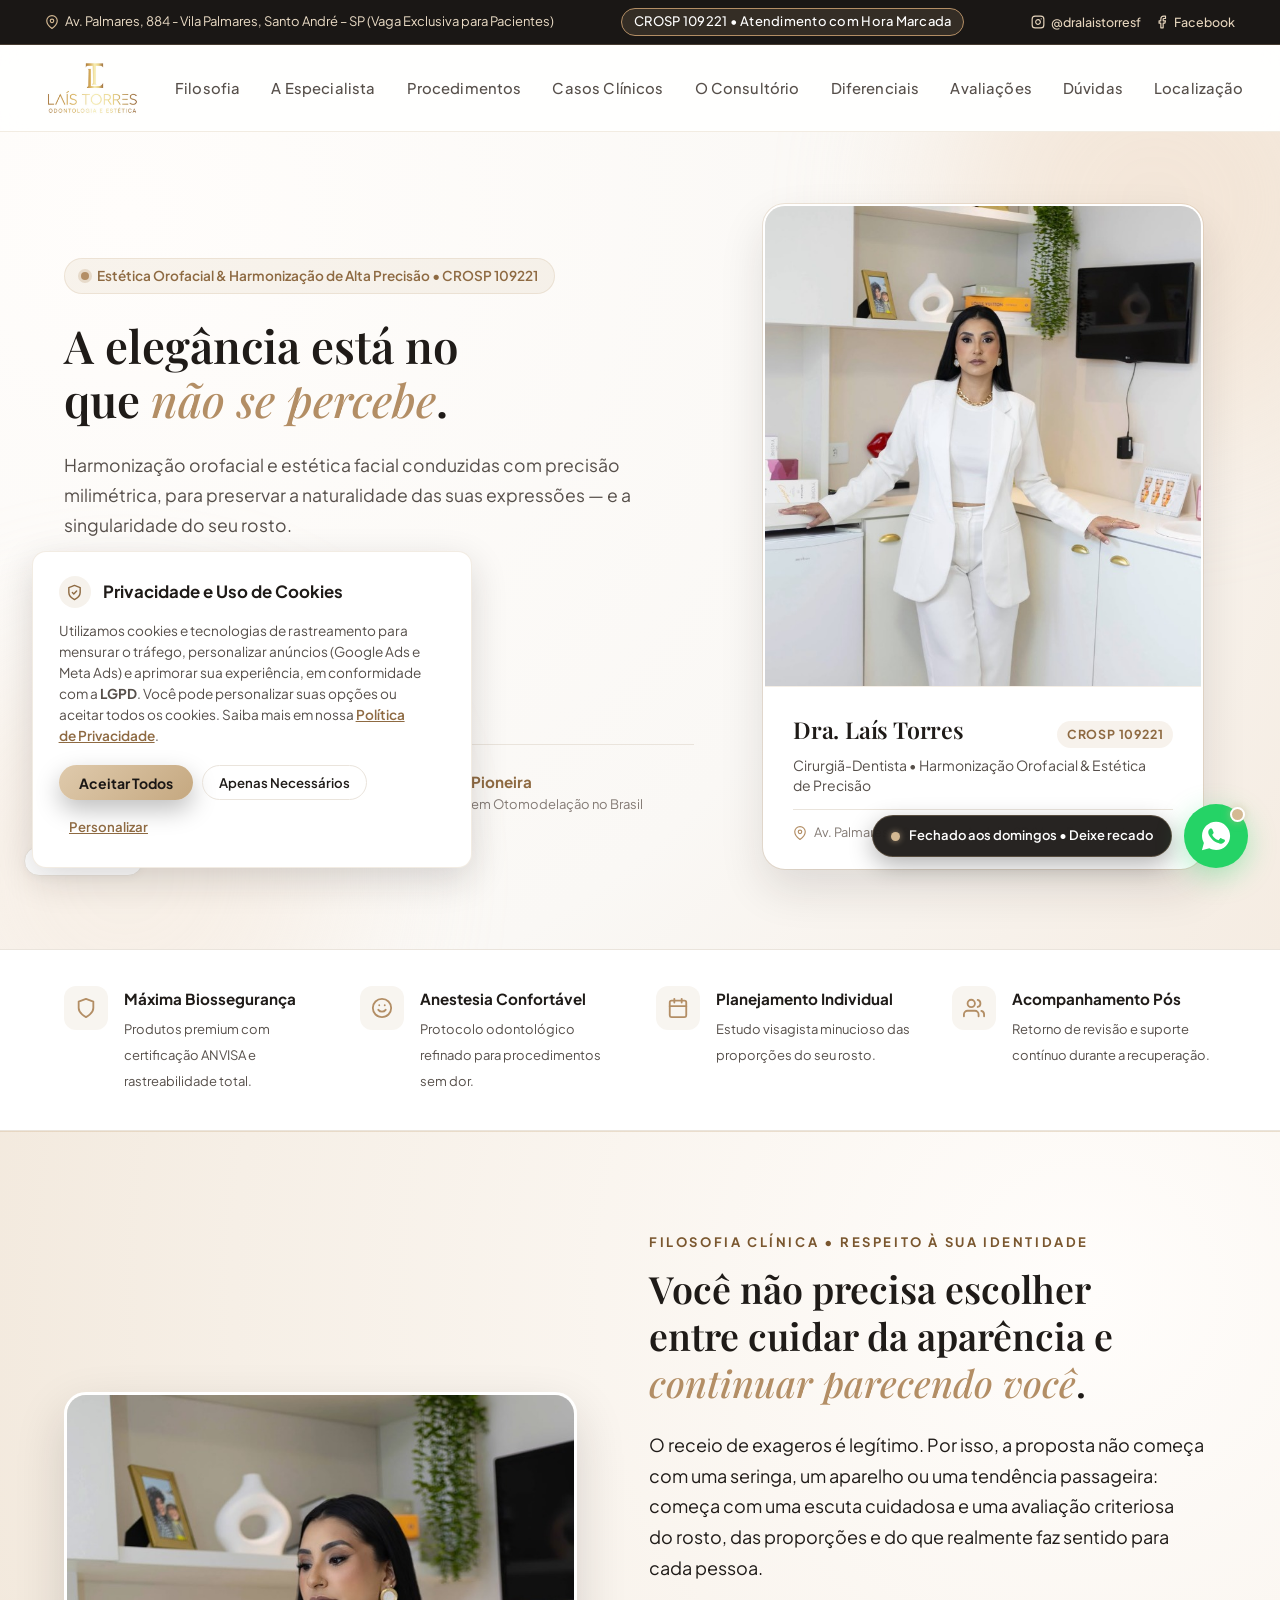
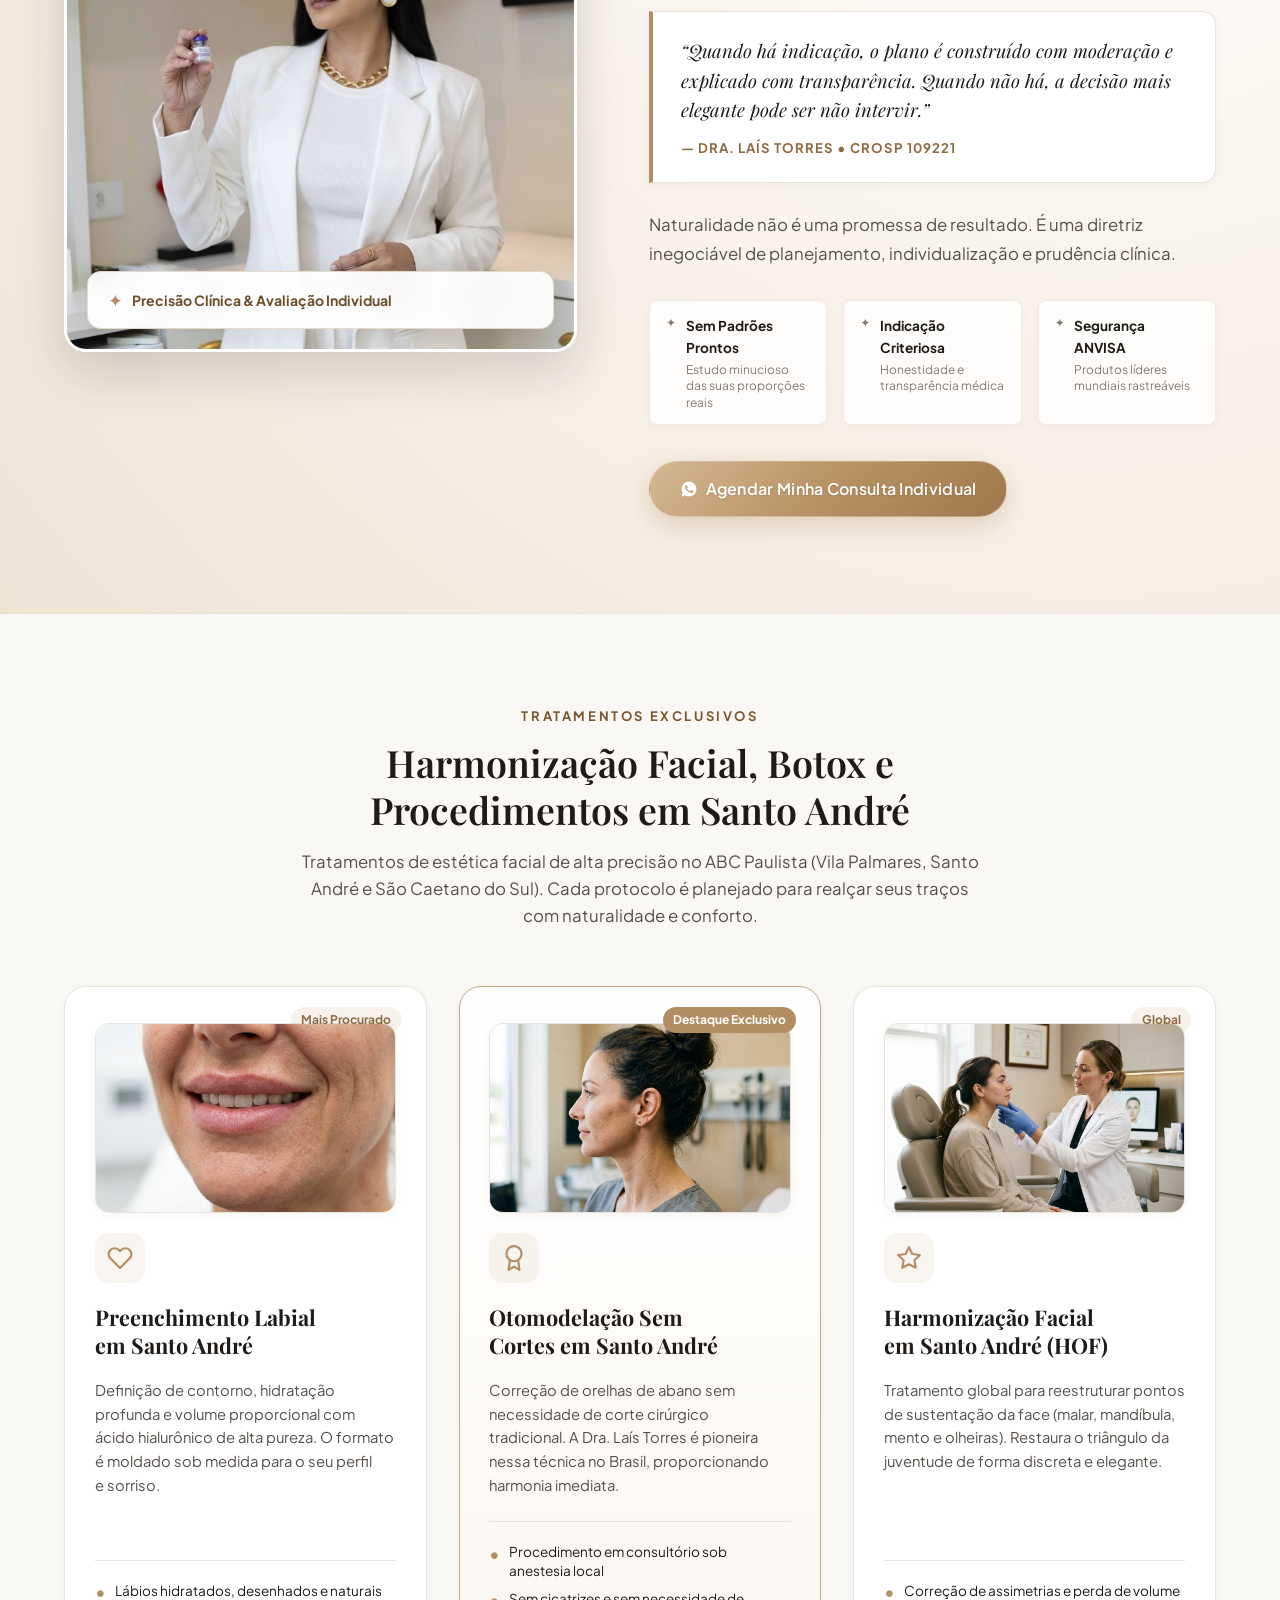
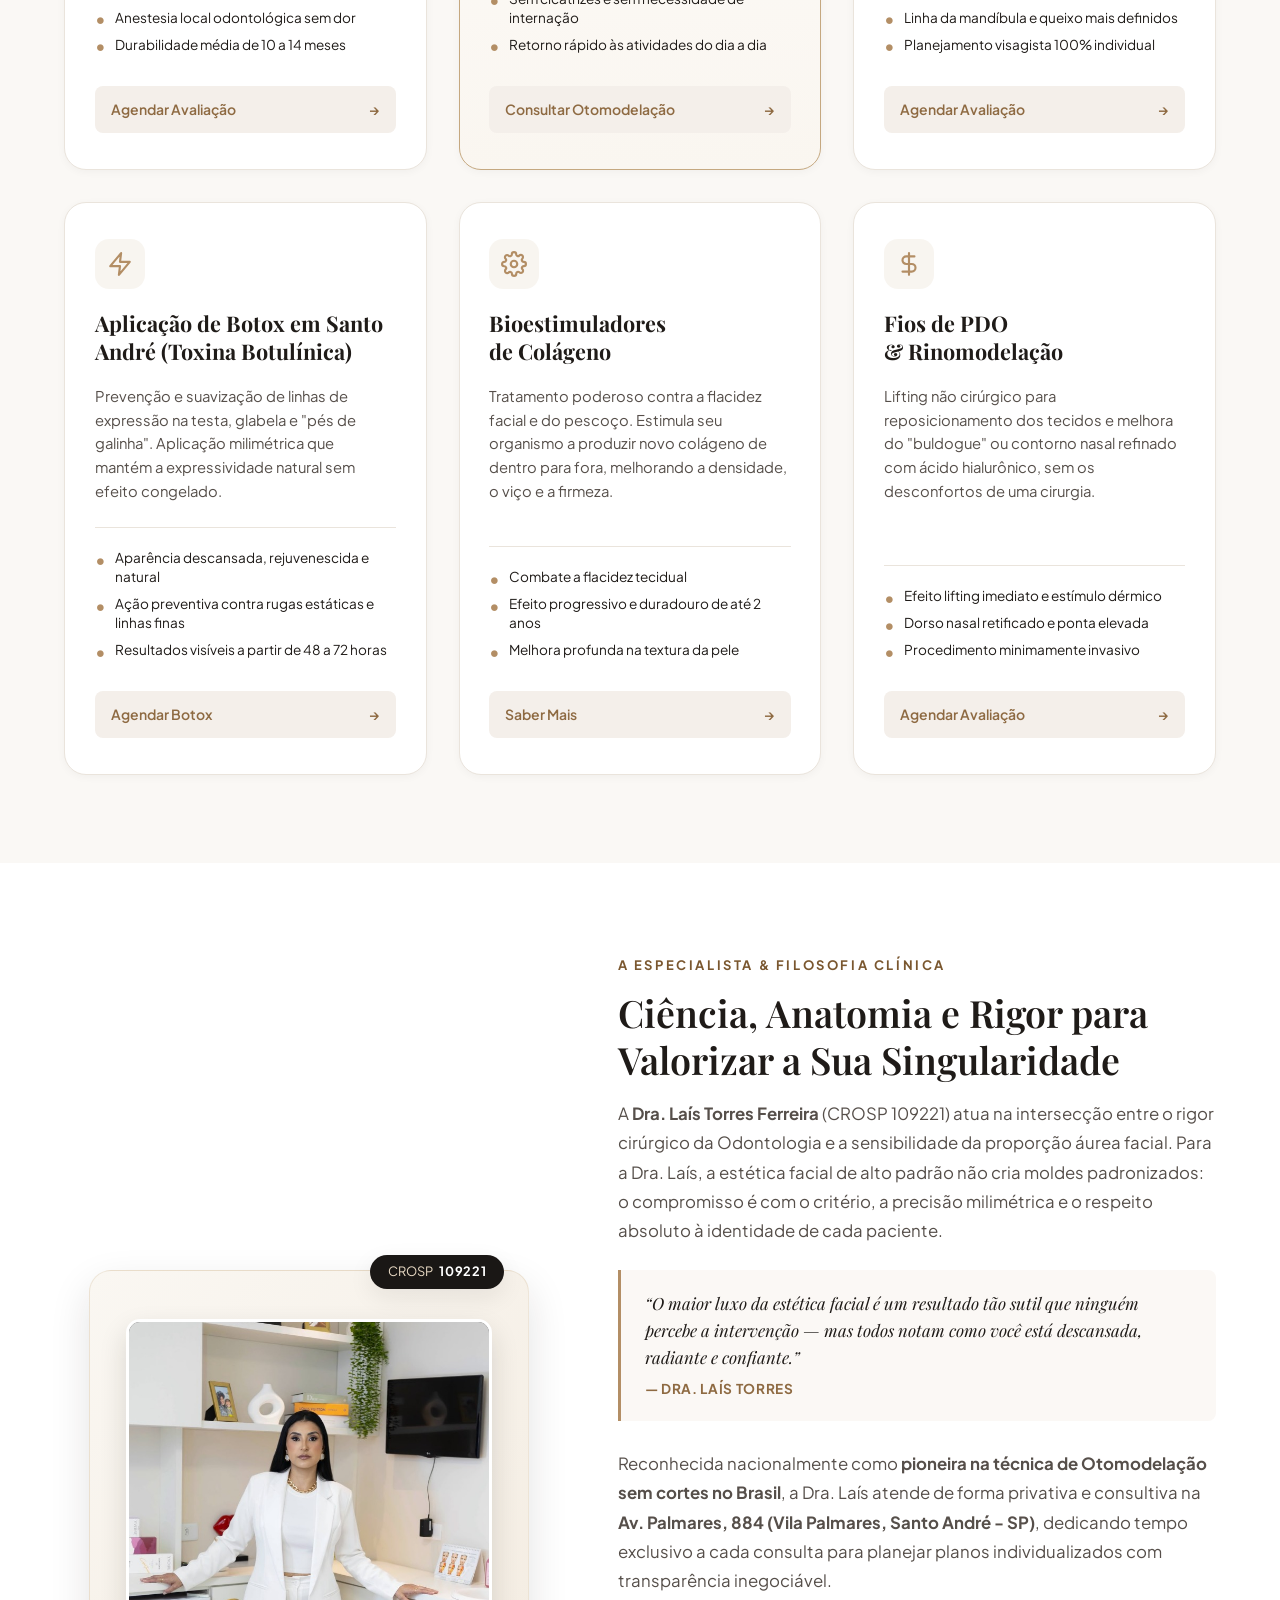
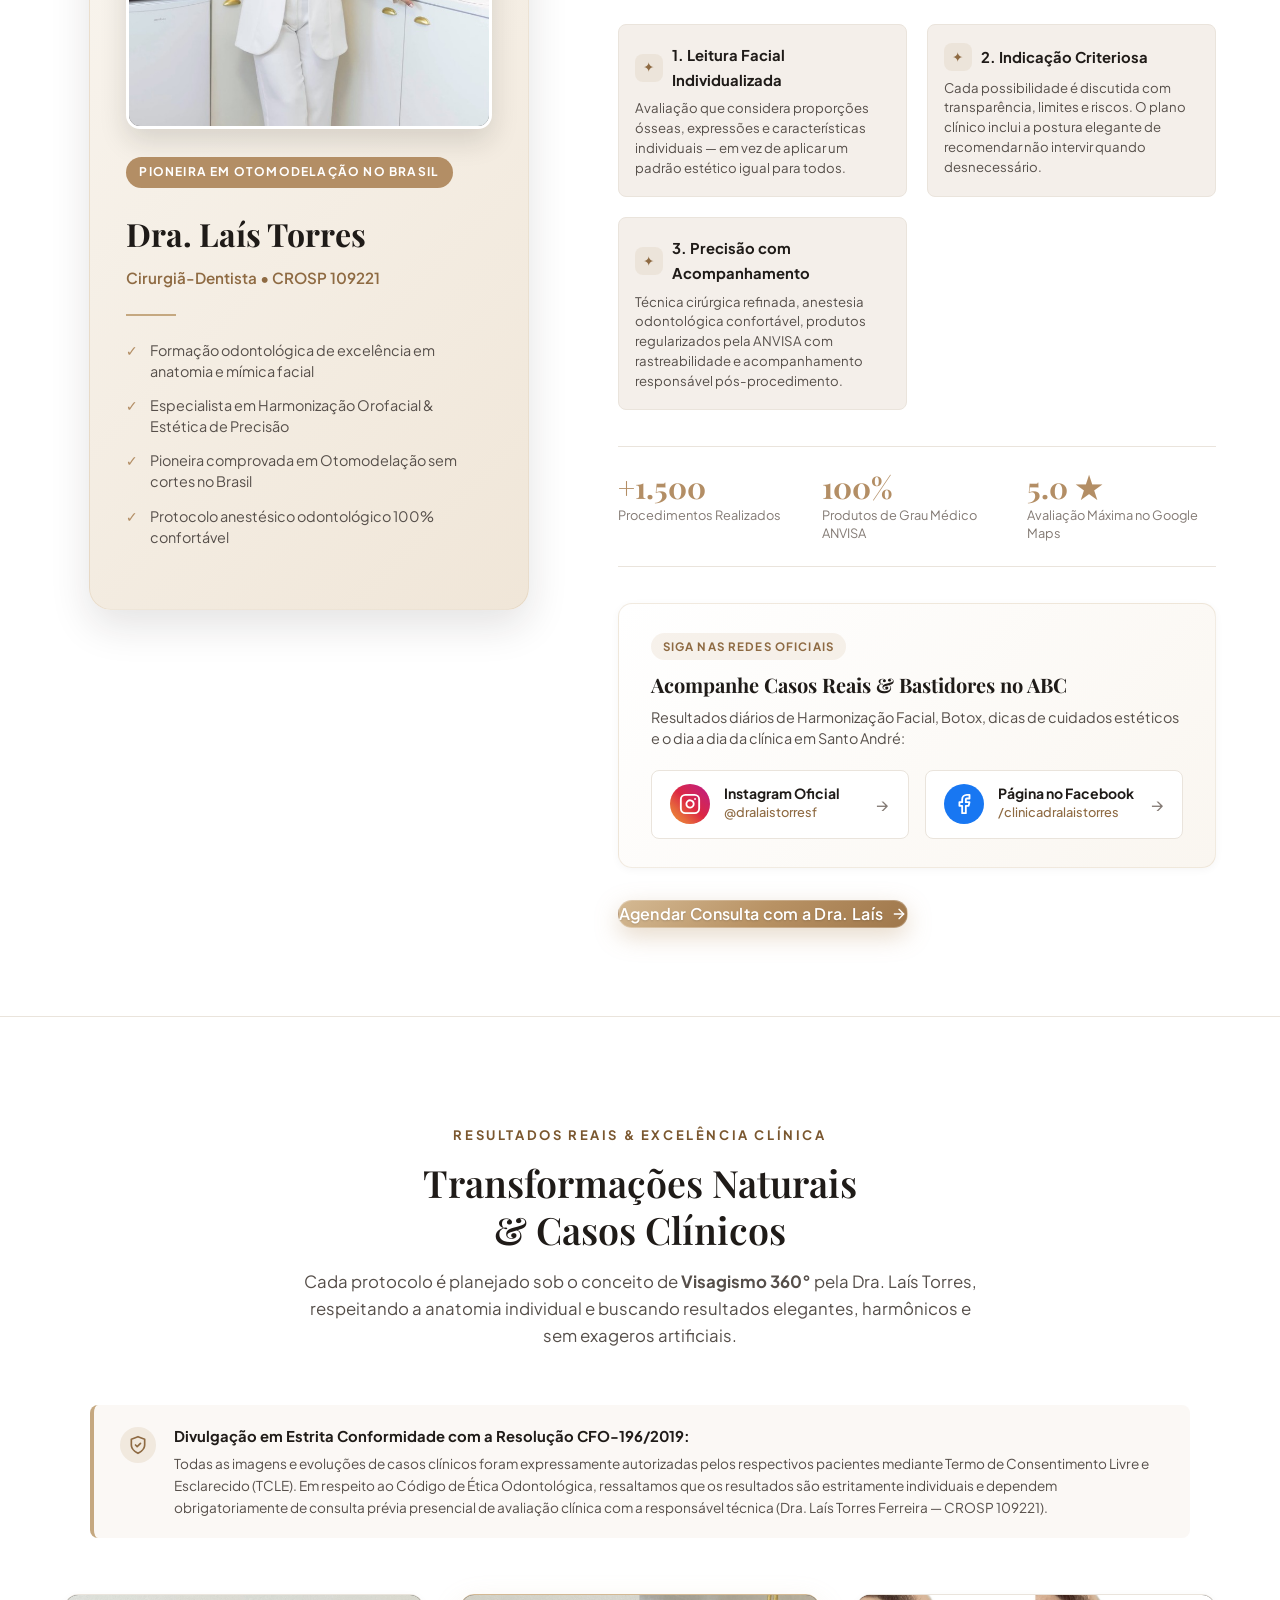
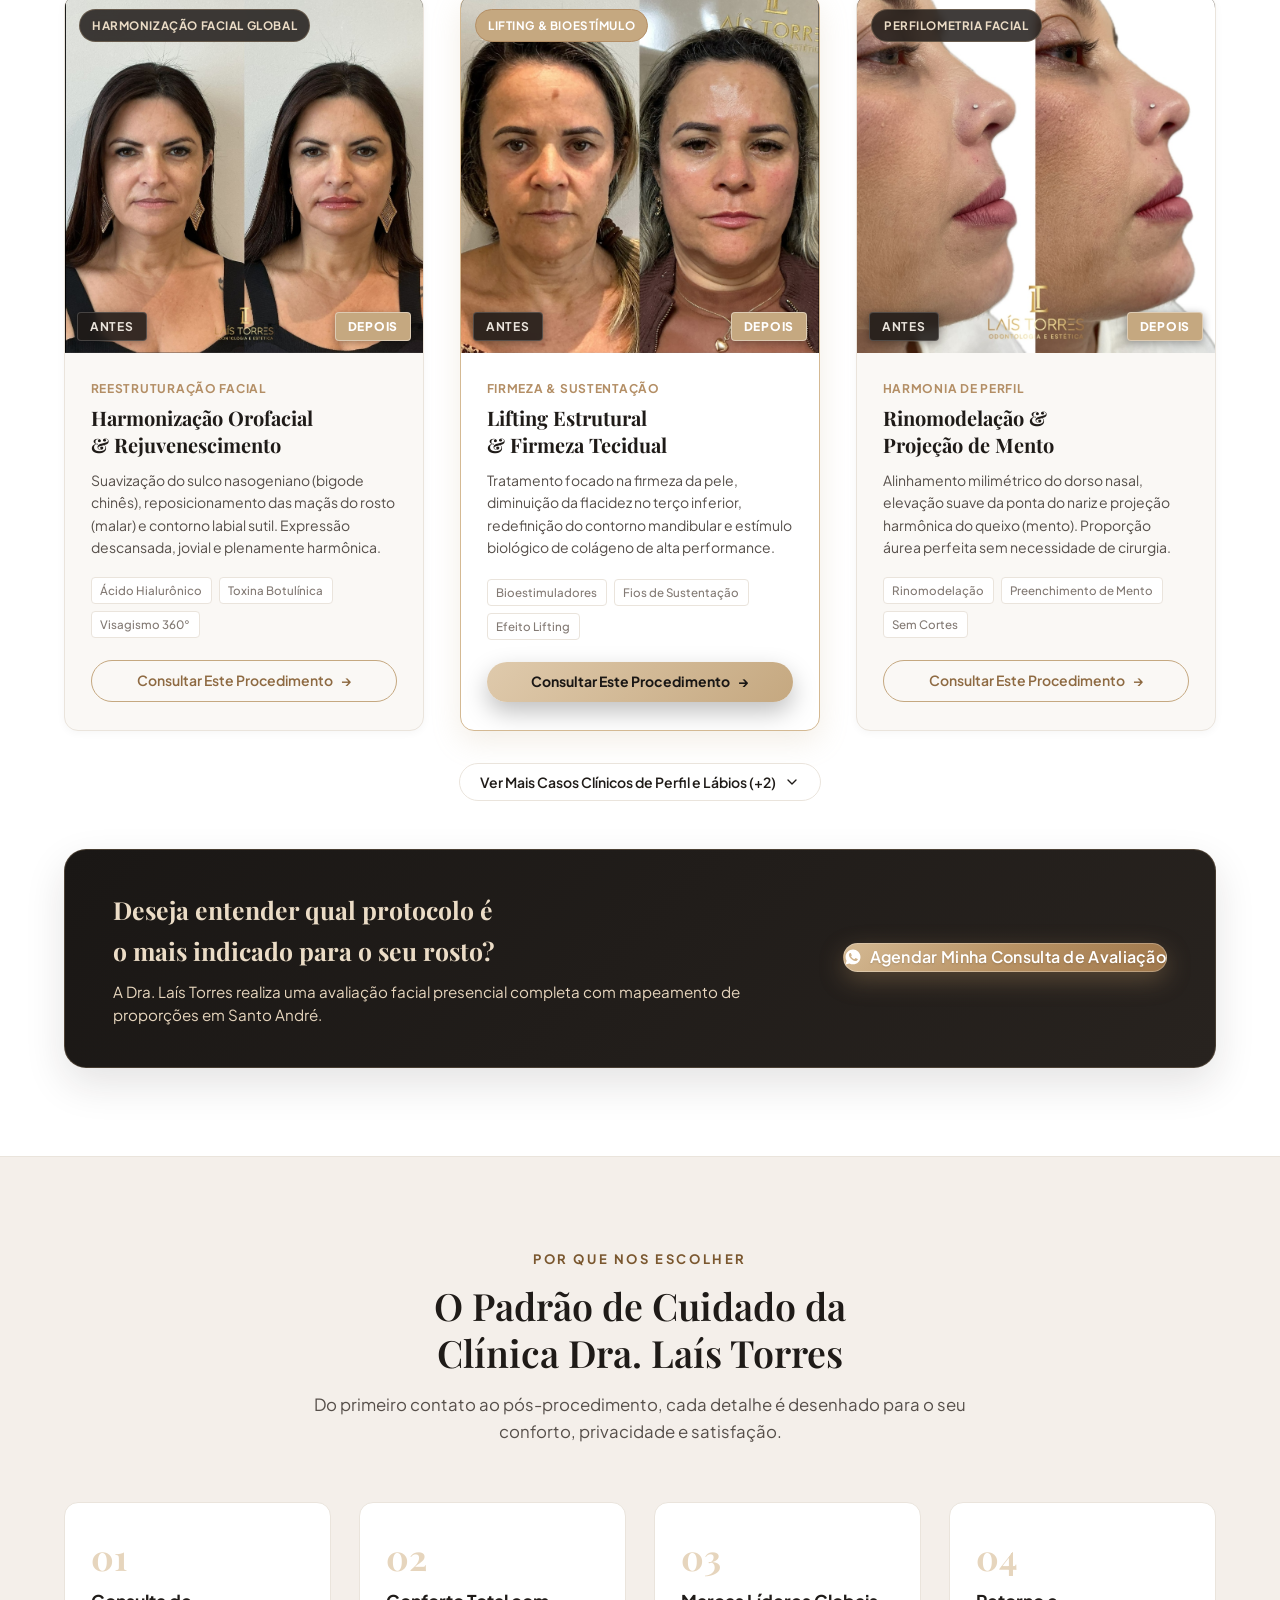
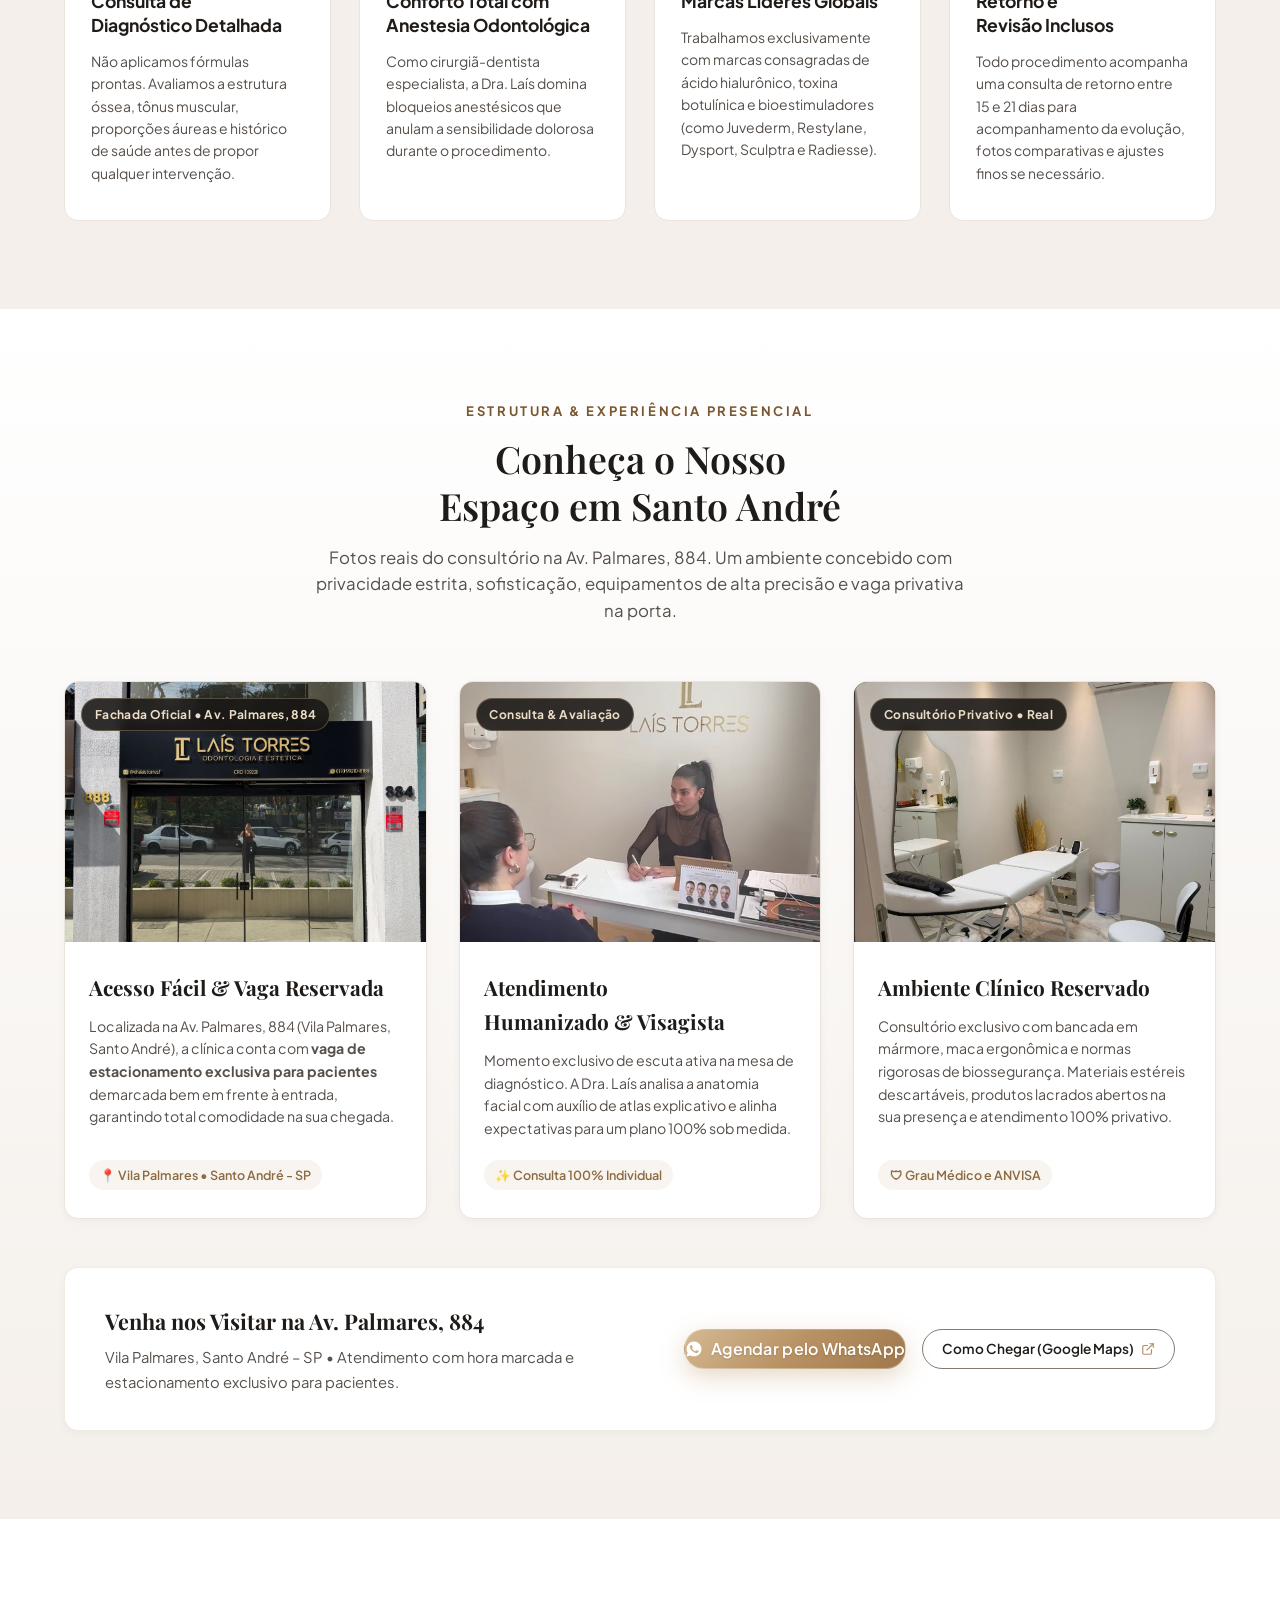
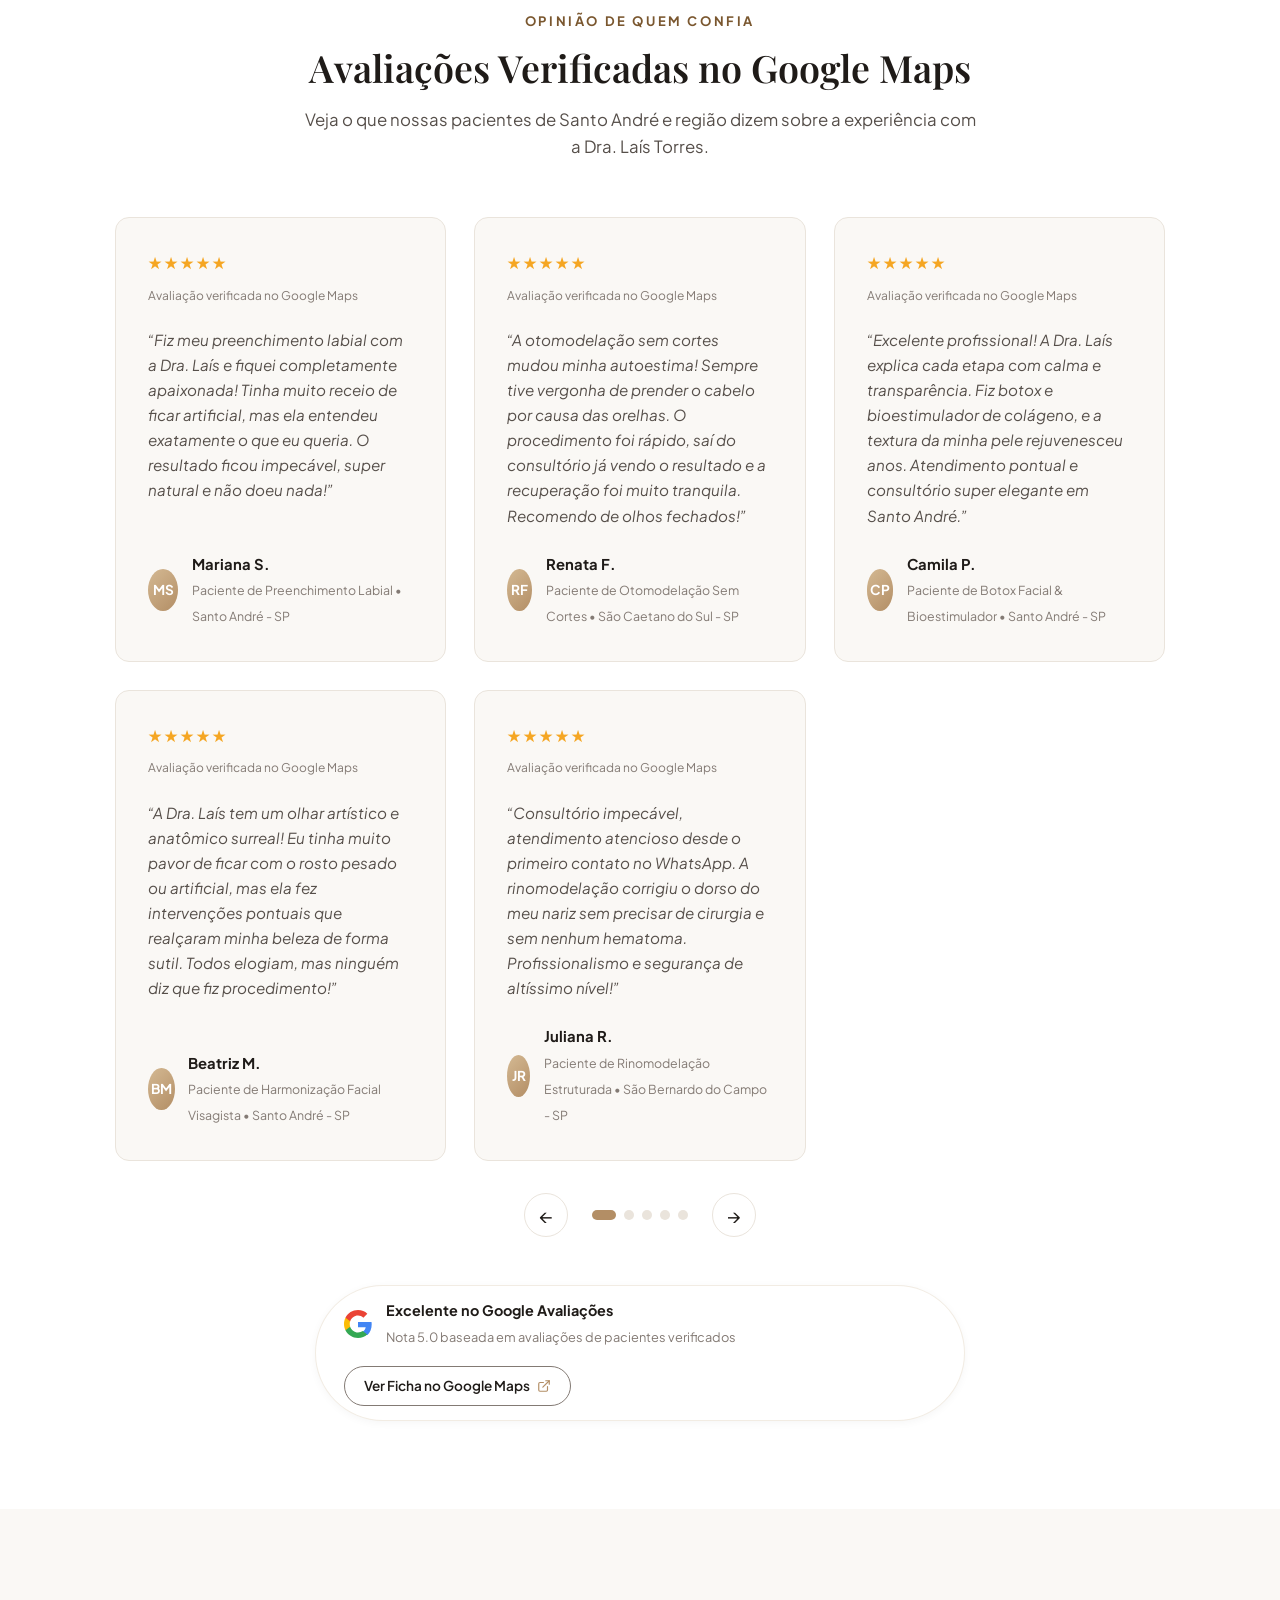
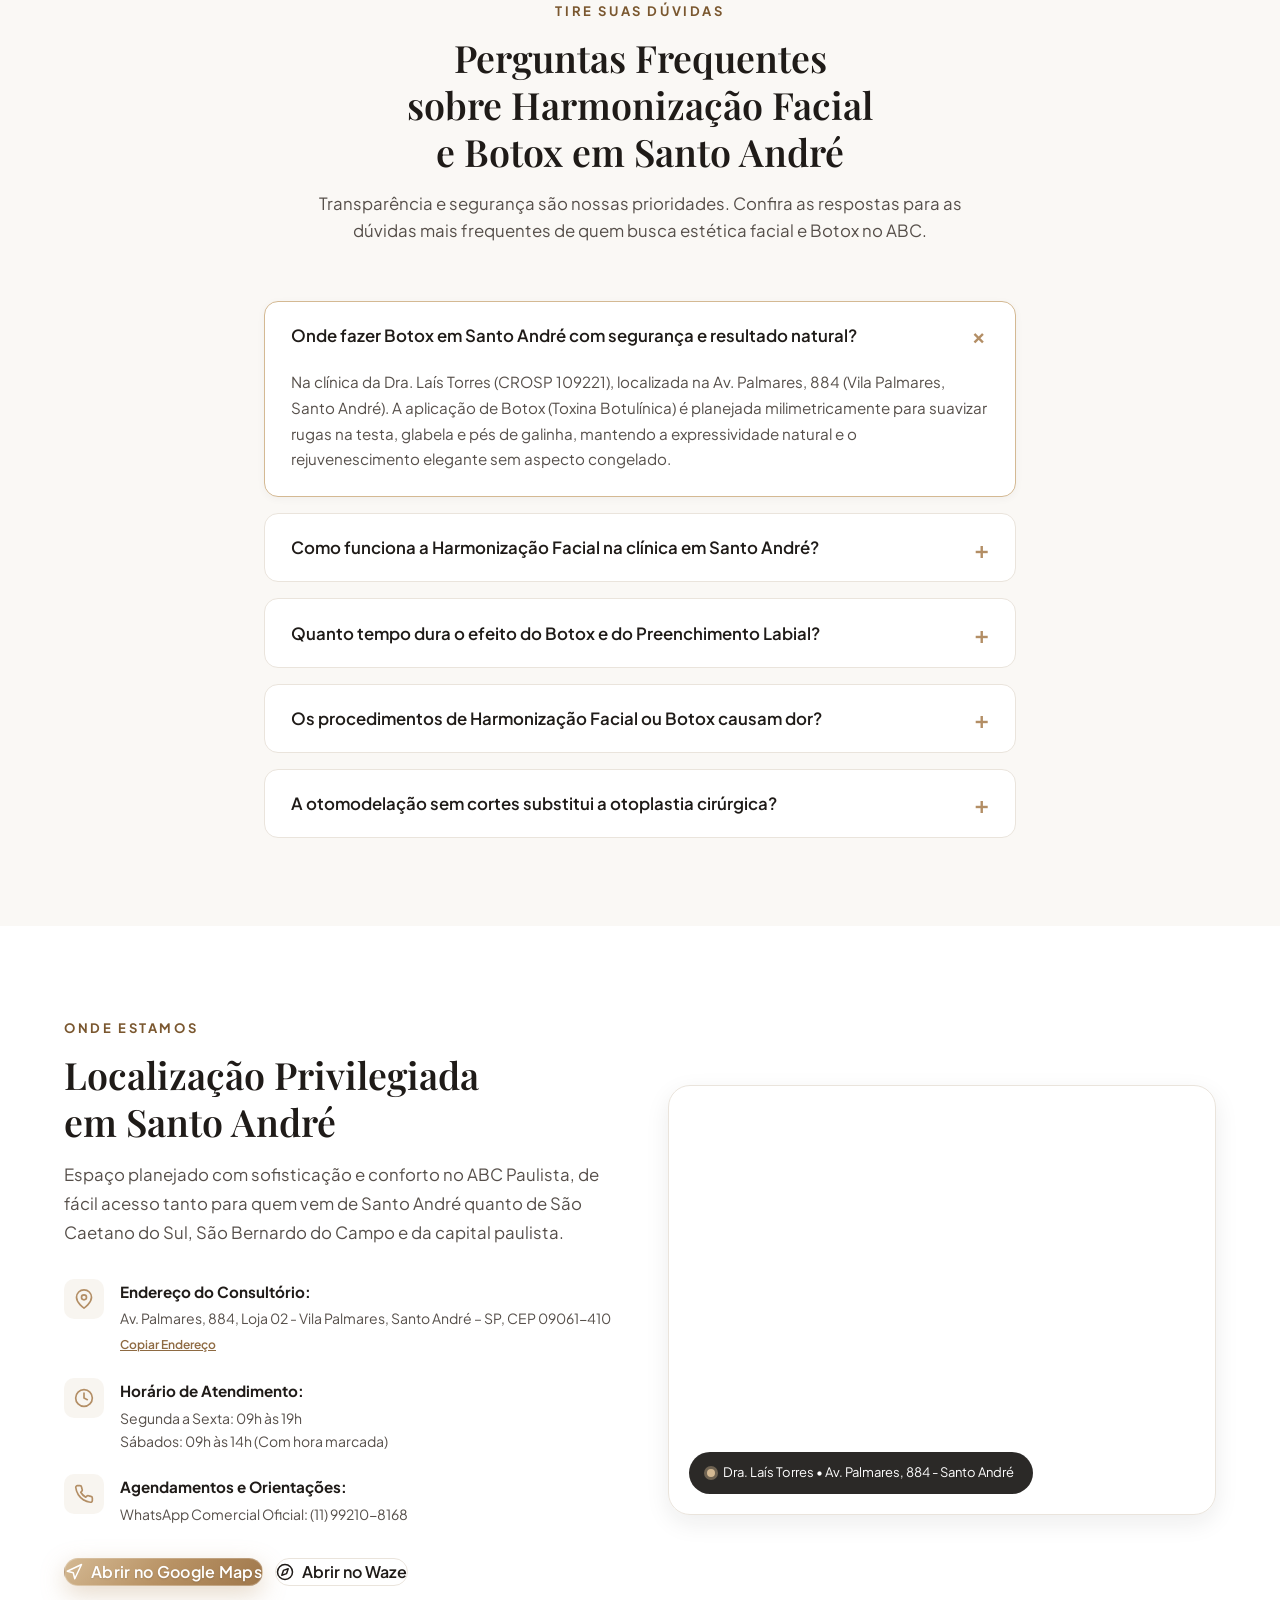
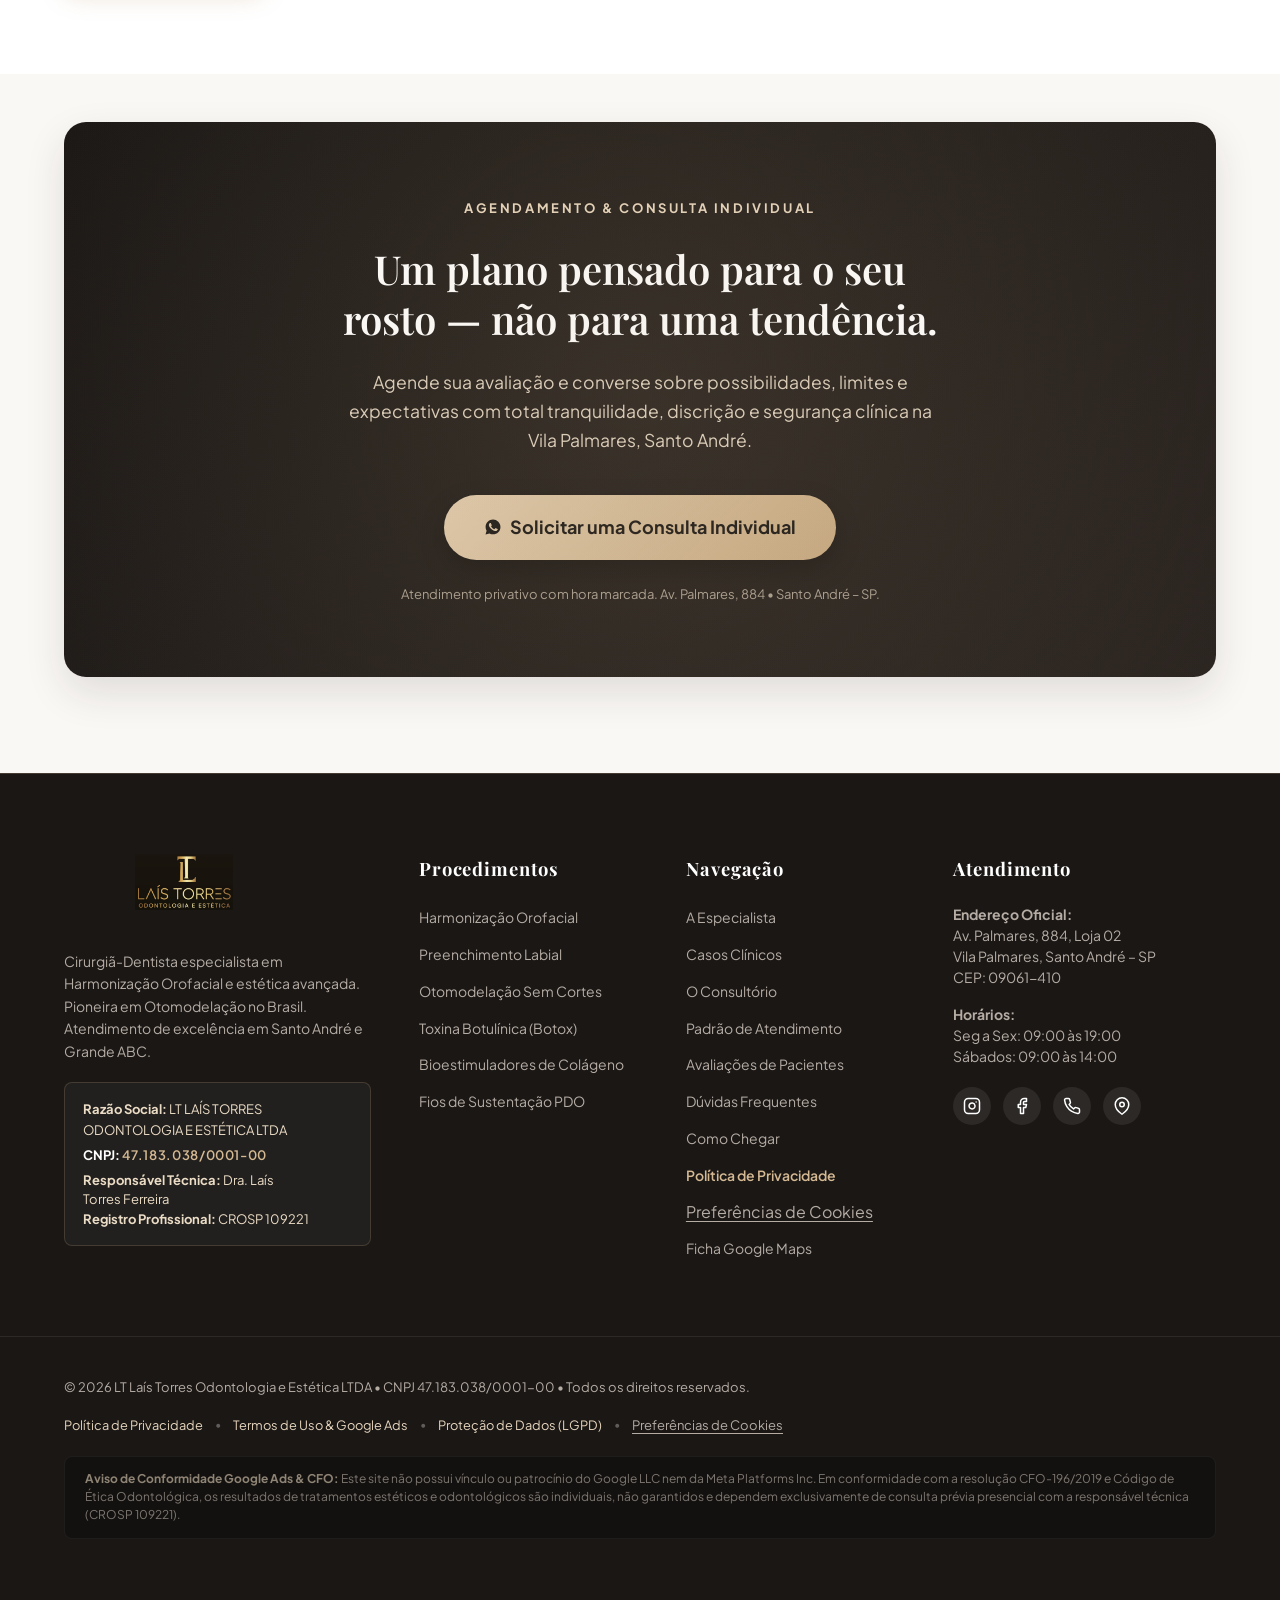
==== commit 28f9886e: "feat(procedimentos): substituir fotos por fotografia clinica real e preencher card de harmonizacao f" ====
--- a/index.html
+++ b/index.html
@@ -549,7 +549,7 @@
           <article class="procedure-card">
             <div class="procedure-badge">Mais Procurado</div>
             <div class="procedure-image-wrap">
-              <img src="assets/labios-preenchimento.jpg" alt="Preenchimento Labial com Ácido Hialurônico em Santo André - Dra. Laís Torres" class="procedure-img" width="1200" height="896" loading="lazy" decoding="async" />
+              <img src="assets/labios-preenchimento-real.jpg" alt="Preenchimento Labial com Ácido Hialurônico em Santo André - Dra. Laís Torres" class="procedure-img" width="1024" height="765" loading="lazy" decoding="async" />
             </div>
             <div class="procedure-header">
               <div class="procedure-icon">
@@ -577,7 +577,7 @@
           <article class="procedure-card card-featured">
             <div class="procedure-badge badge-gold">Destaque Exclusivo</div>
             <div class="procedure-image-wrap">
-              <img src="assets/otomodelacao-perfil.jpg" alt="Otomodelação sem cortes com a Dra. Laís Torres - Pioneira no Brasil" class="procedure-img" width="1200" height="896" loading="lazy" decoding="async" />
+              <img src="assets/otomodelacao-perfil-real.jpg" alt="Otomodelação sem cortes com a Dra. Laís Torres - Pioneira no Brasil" class="procedure-img" width="1024" height="765" loading="lazy" decoding="async" />
             </div>
             <div class="procedure-header">
               <div class="procedure-icon">
@@ -604,6 +604,9 @@
           <!-- Card 3: Harmonização Orofacial Completa -->
           <article class="procedure-card">
             <div class="procedure-badge">Global</div>
+            <div class="procedure-image-wrap">
+              <img src="assets/harmonizacao-facial-real.jpg" alt="Harmonização Facial e Avaliação Orofacial em Santo André - Dra. Laís Torres" class="procedure-img" width="1024" height="765" loading="lazy" decoding="async" />
+            </div>
             <div class="procedure-header">
               <div class="procedure-icon">
                 <svg viewBox="0 0 24 24" fill="none" stroke="currentColor" stroke-width="2" stroke-linecap="round" stroke-linejoin="round" aria-hidden="true"><polygon points="12 2 15.09 8.26 22 9.27 17 14.14 18.18 21.02 12 17.77 5.82 21.02 7 14.14 2 9.27 8.91 8.26 12 2"></polygon></svg>
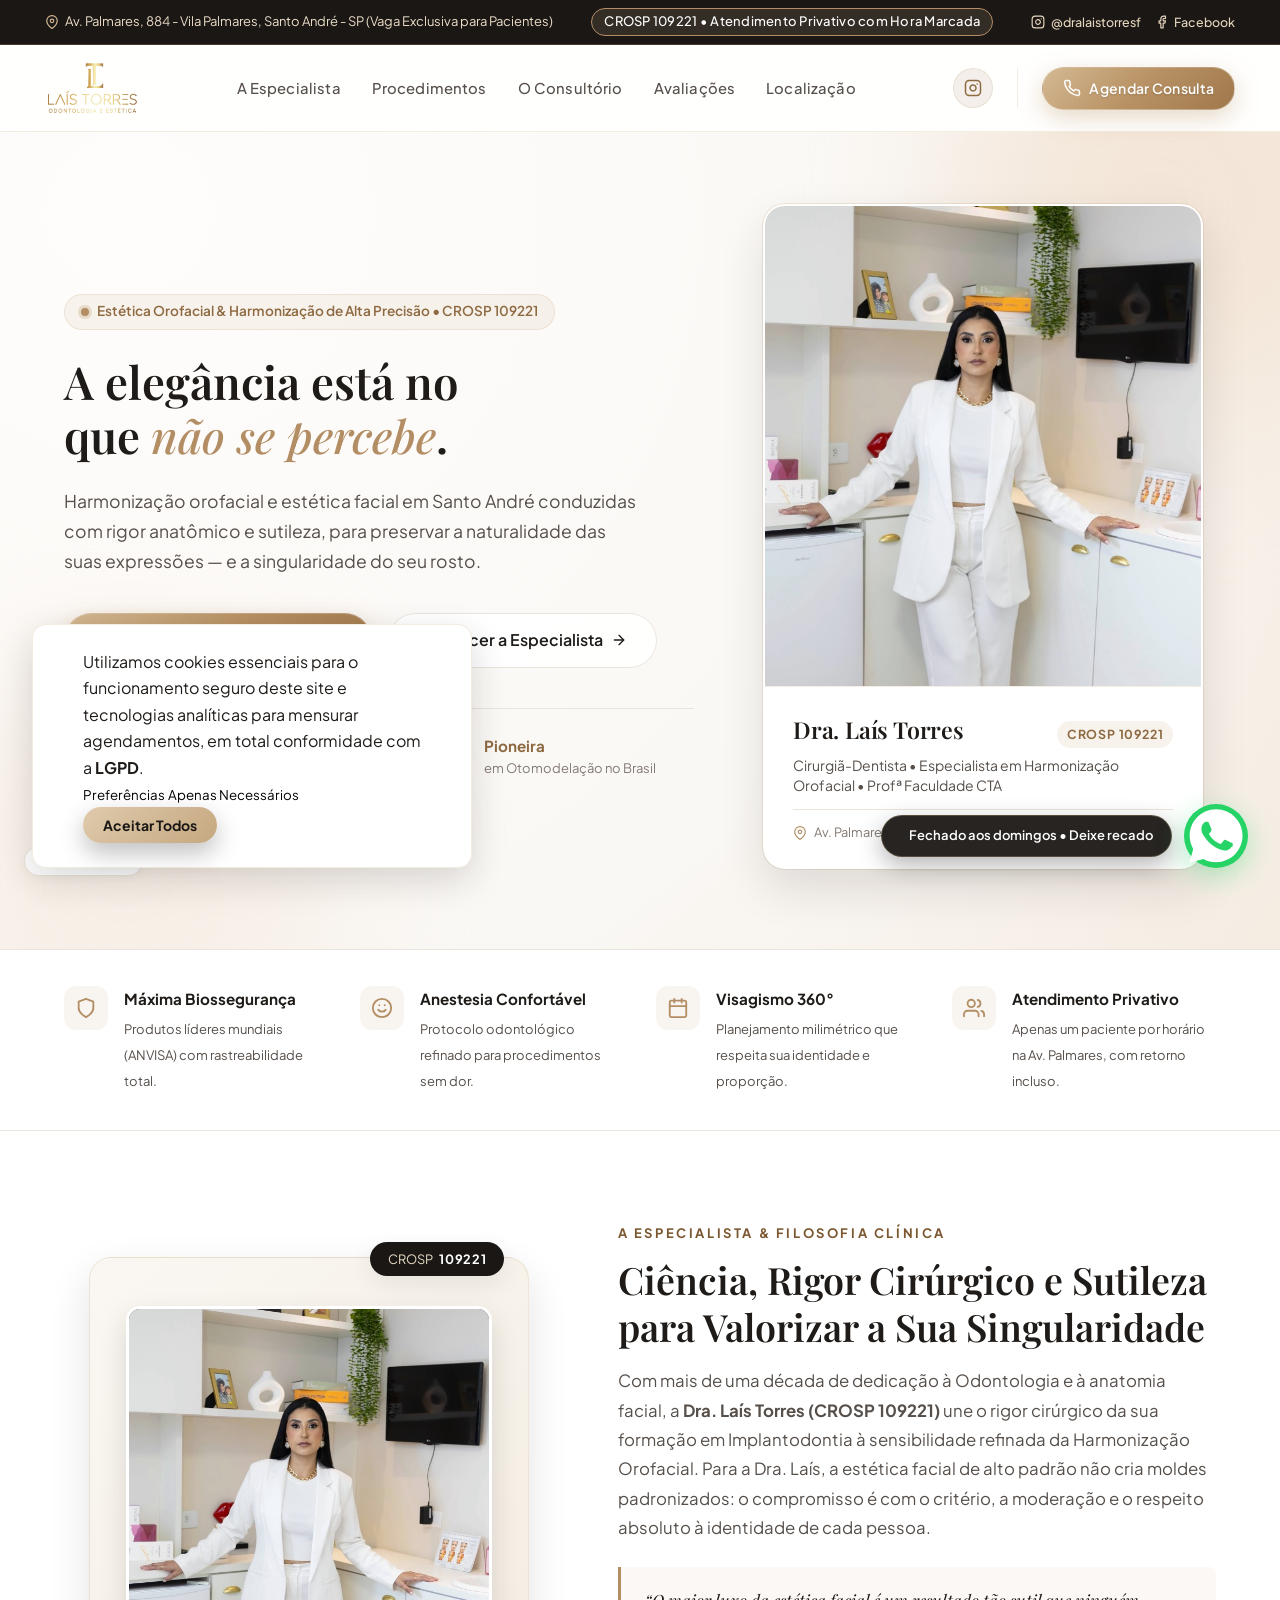
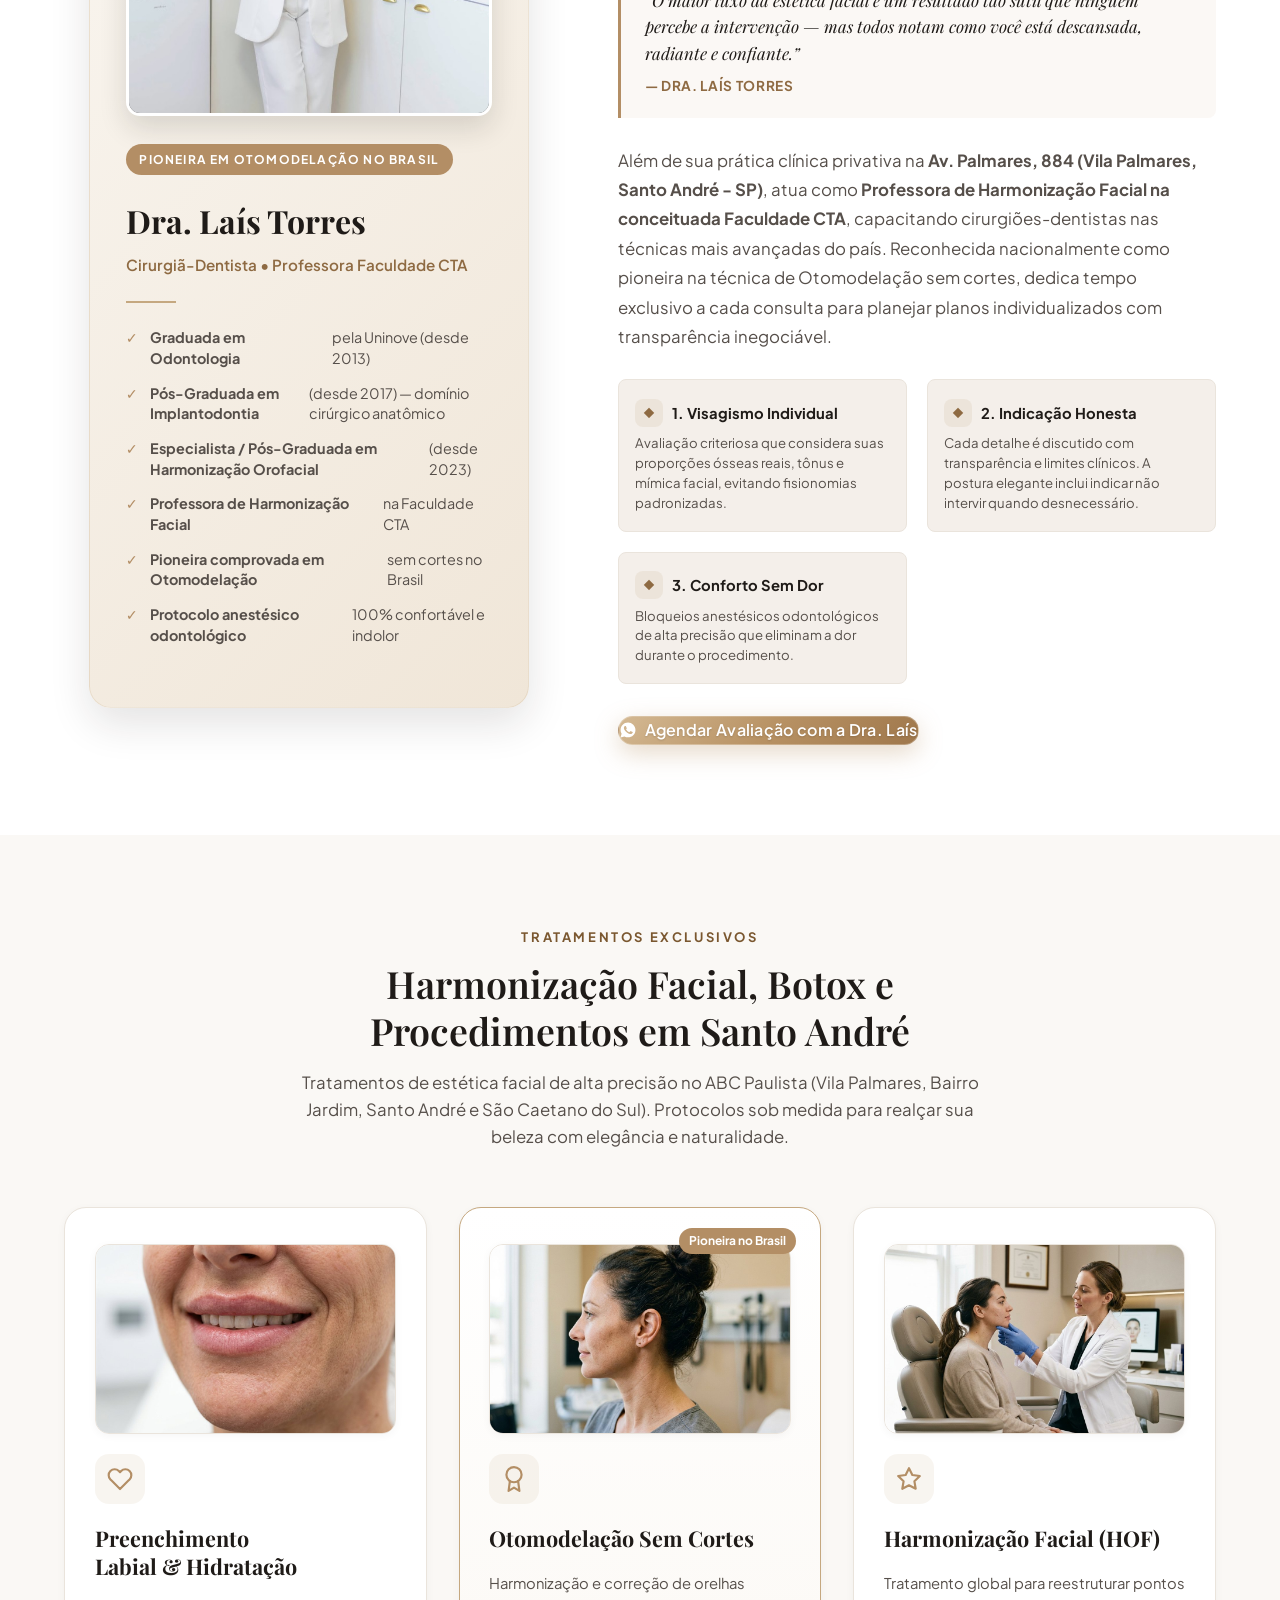
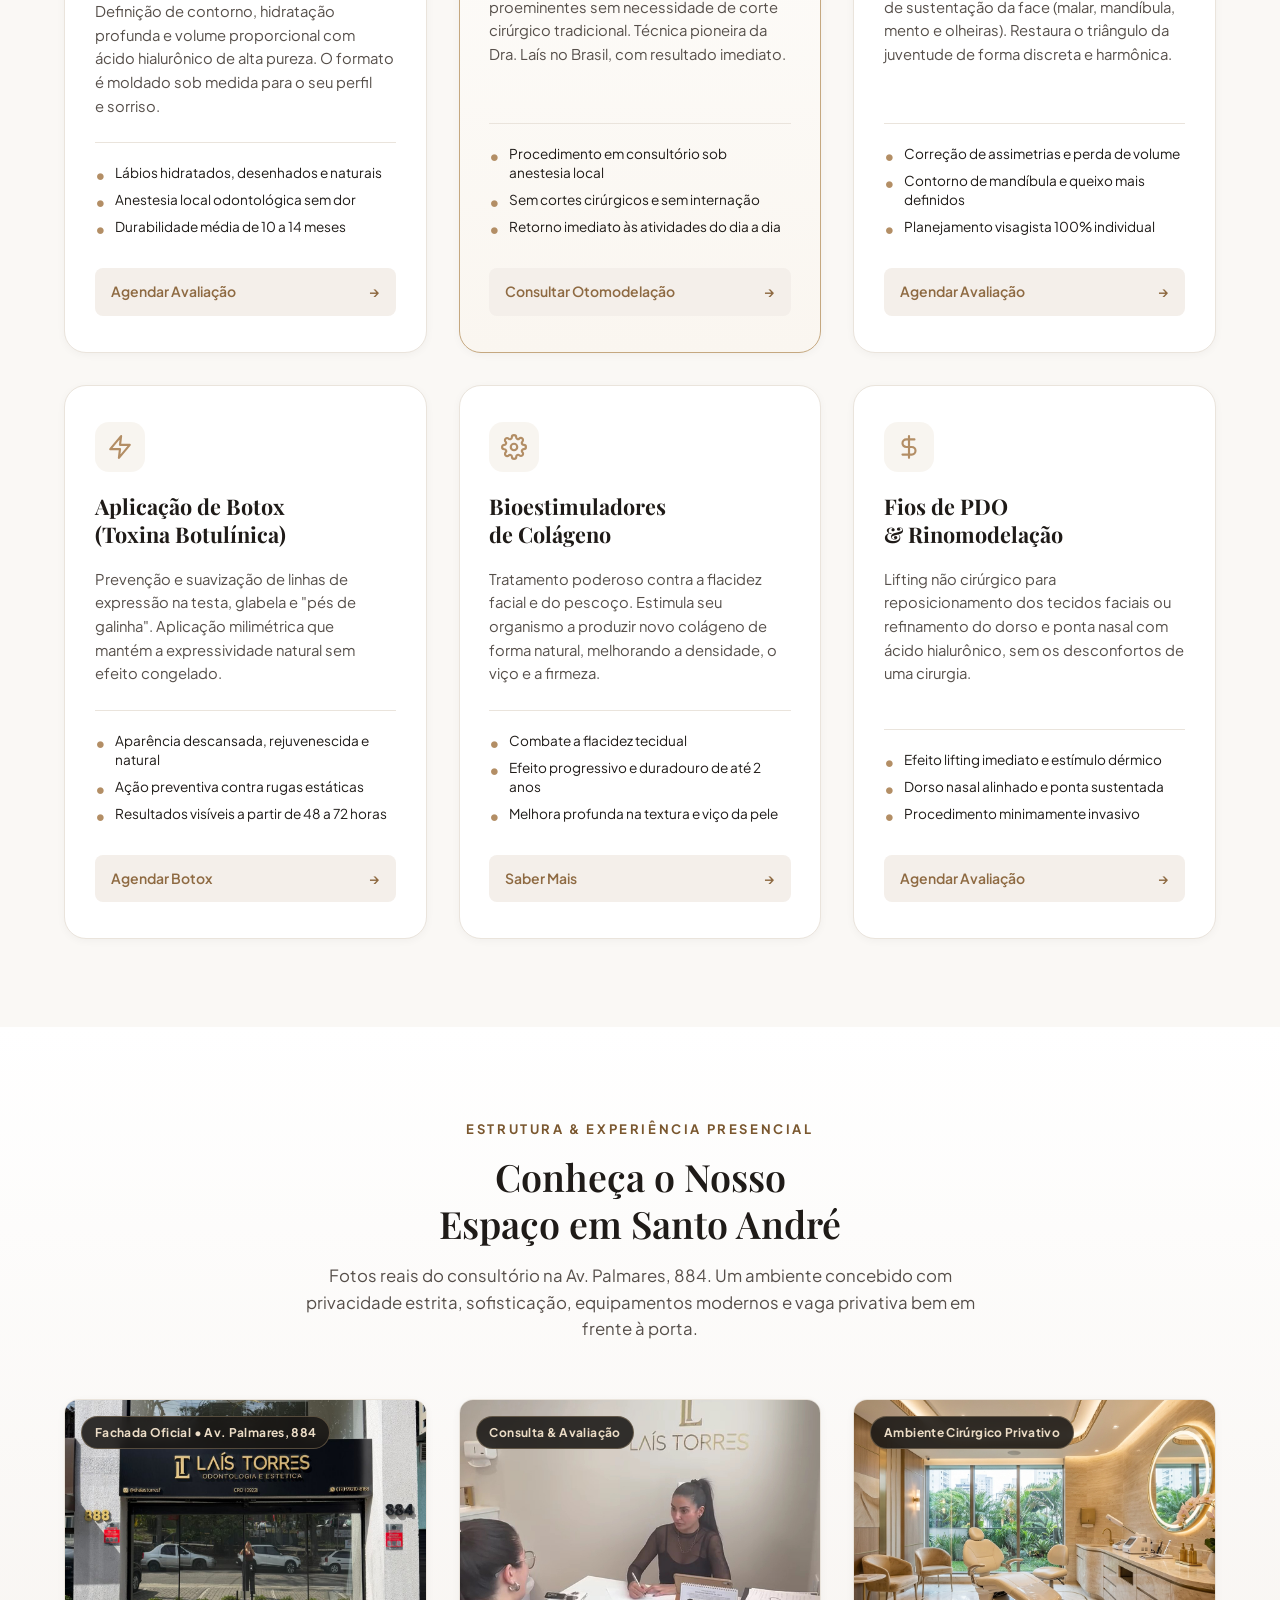
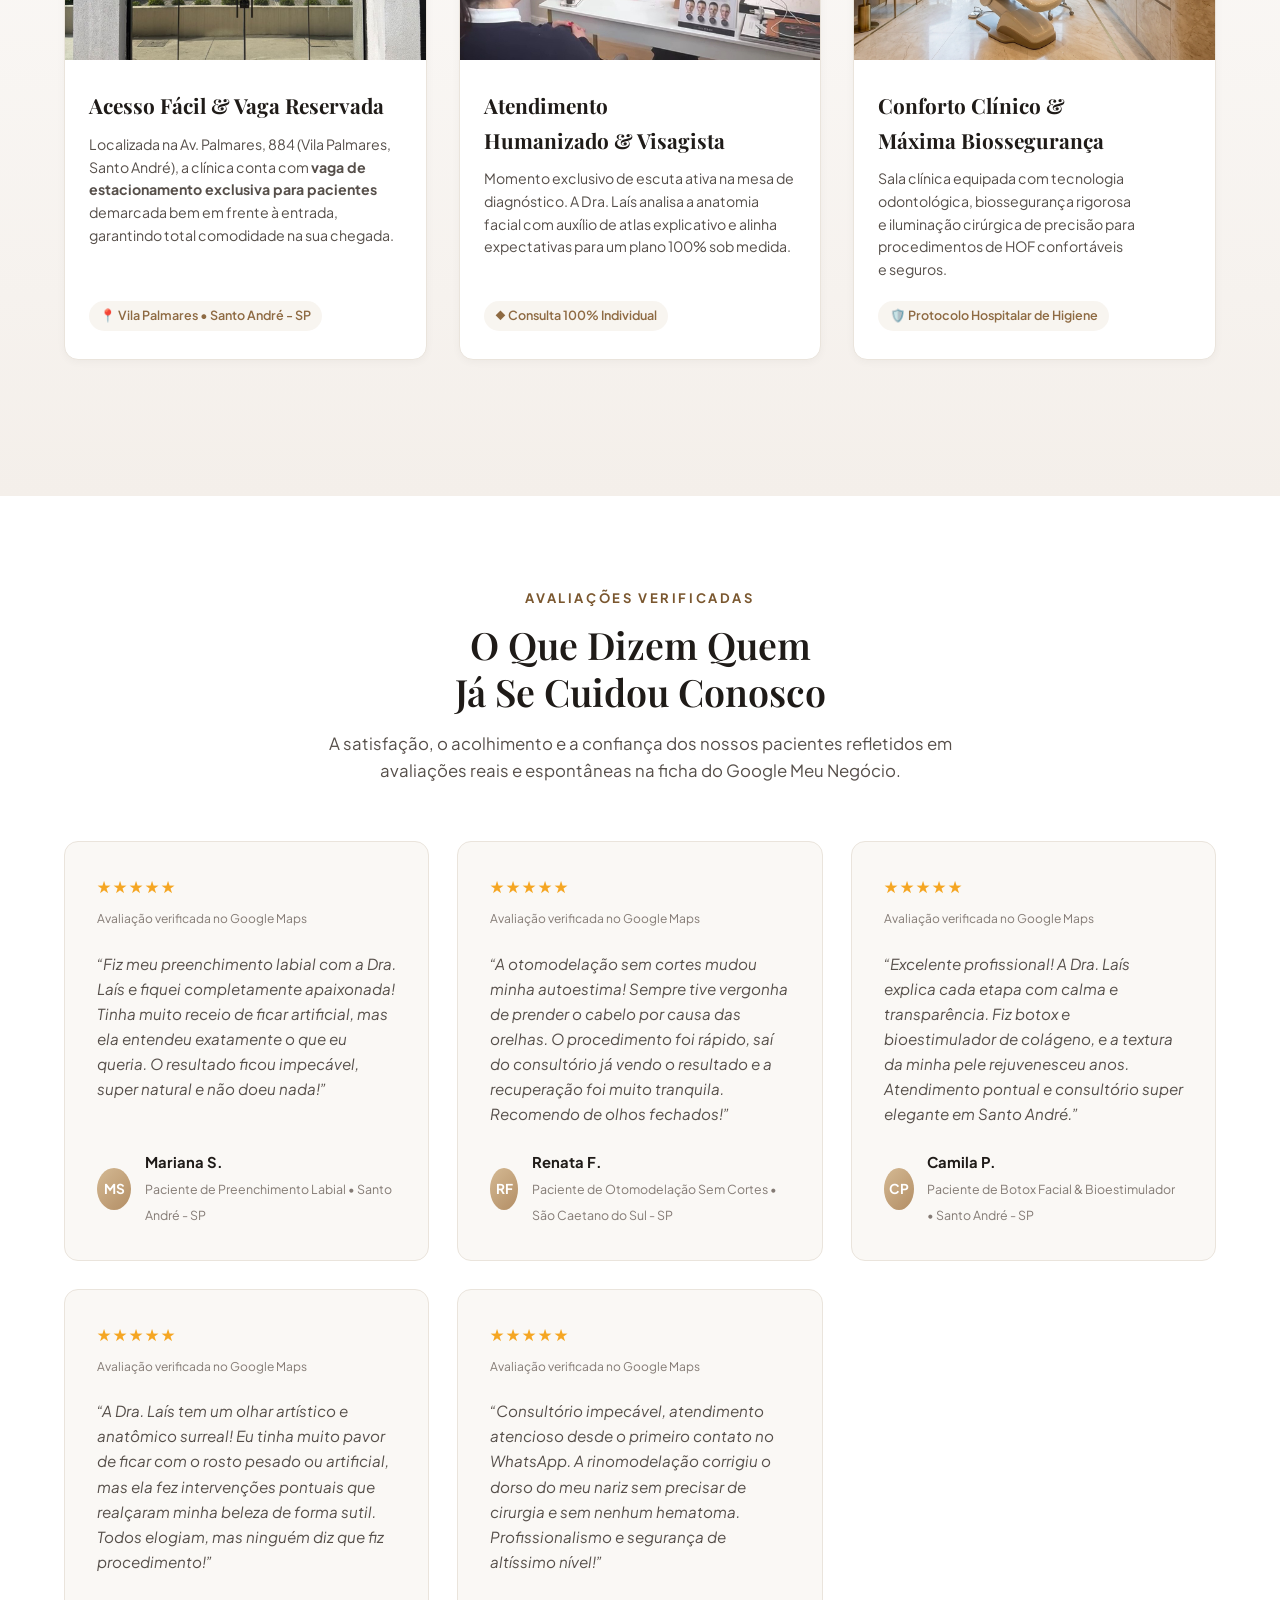
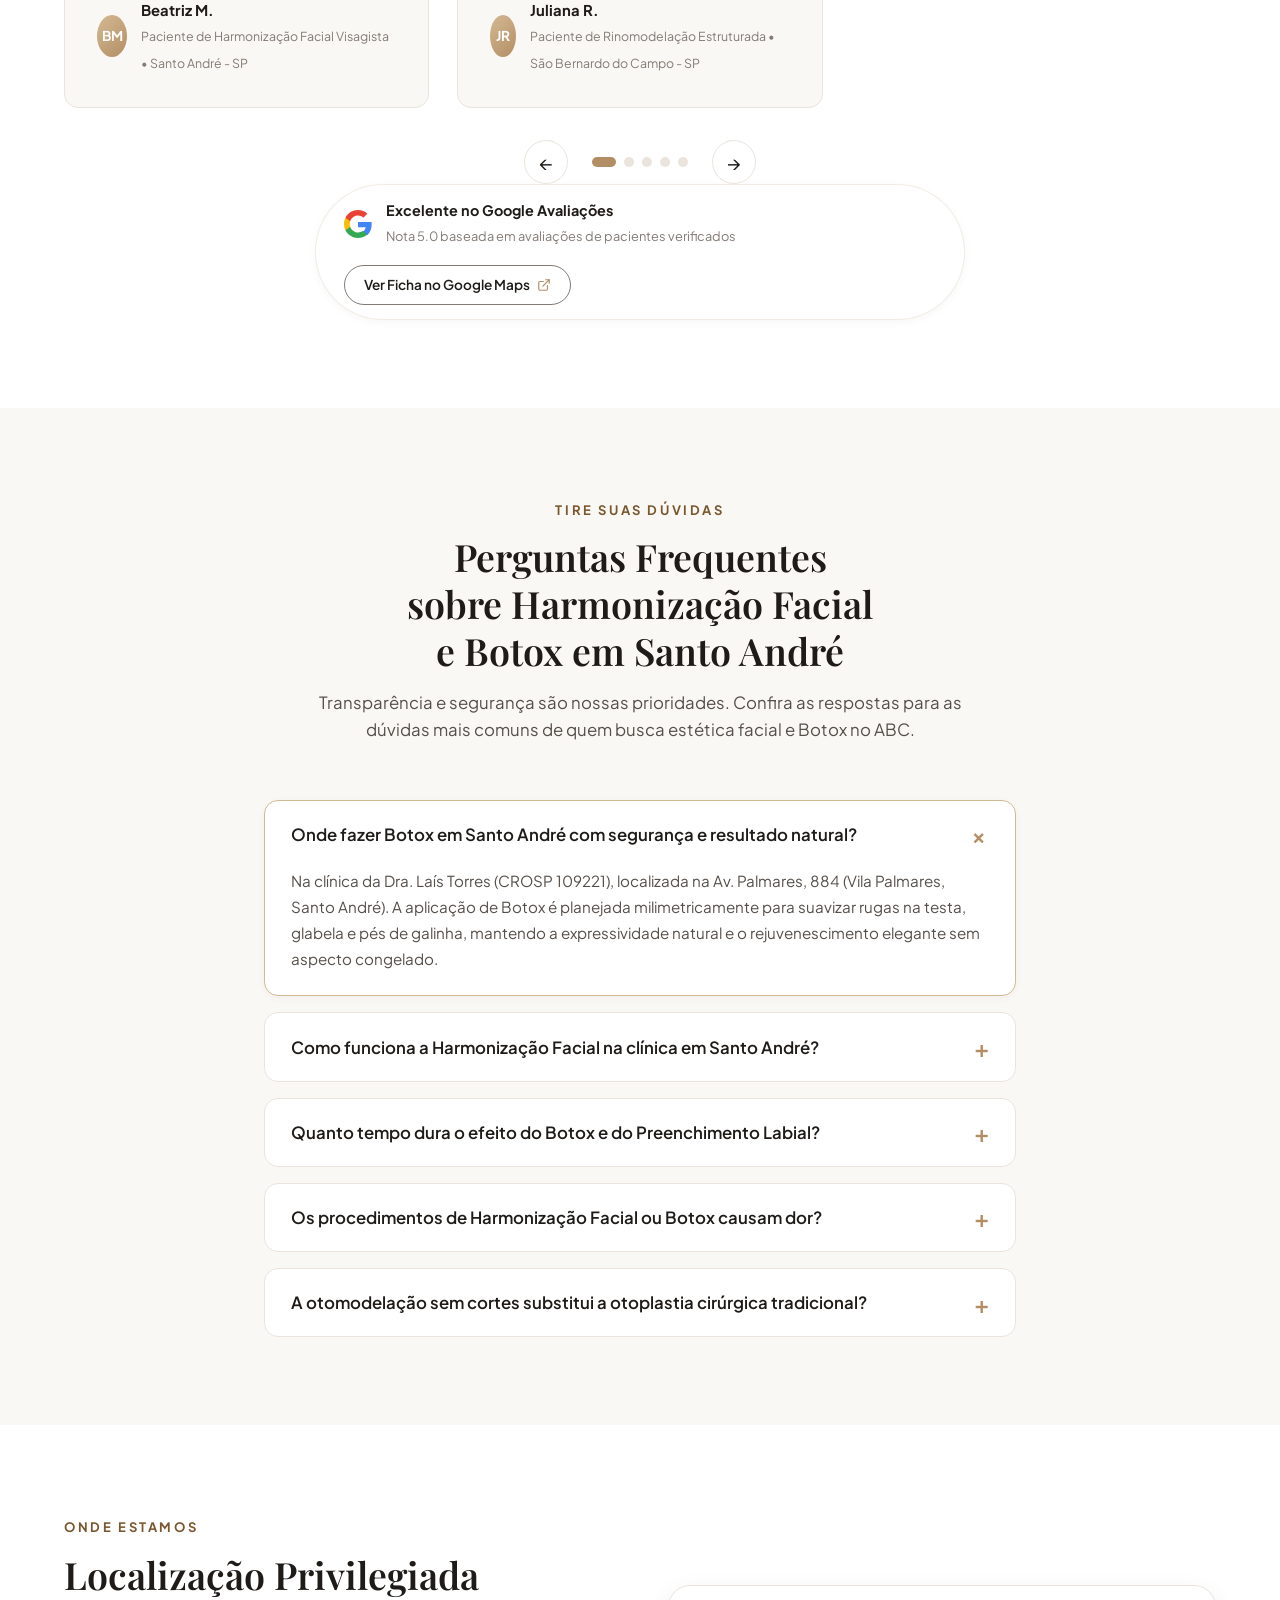
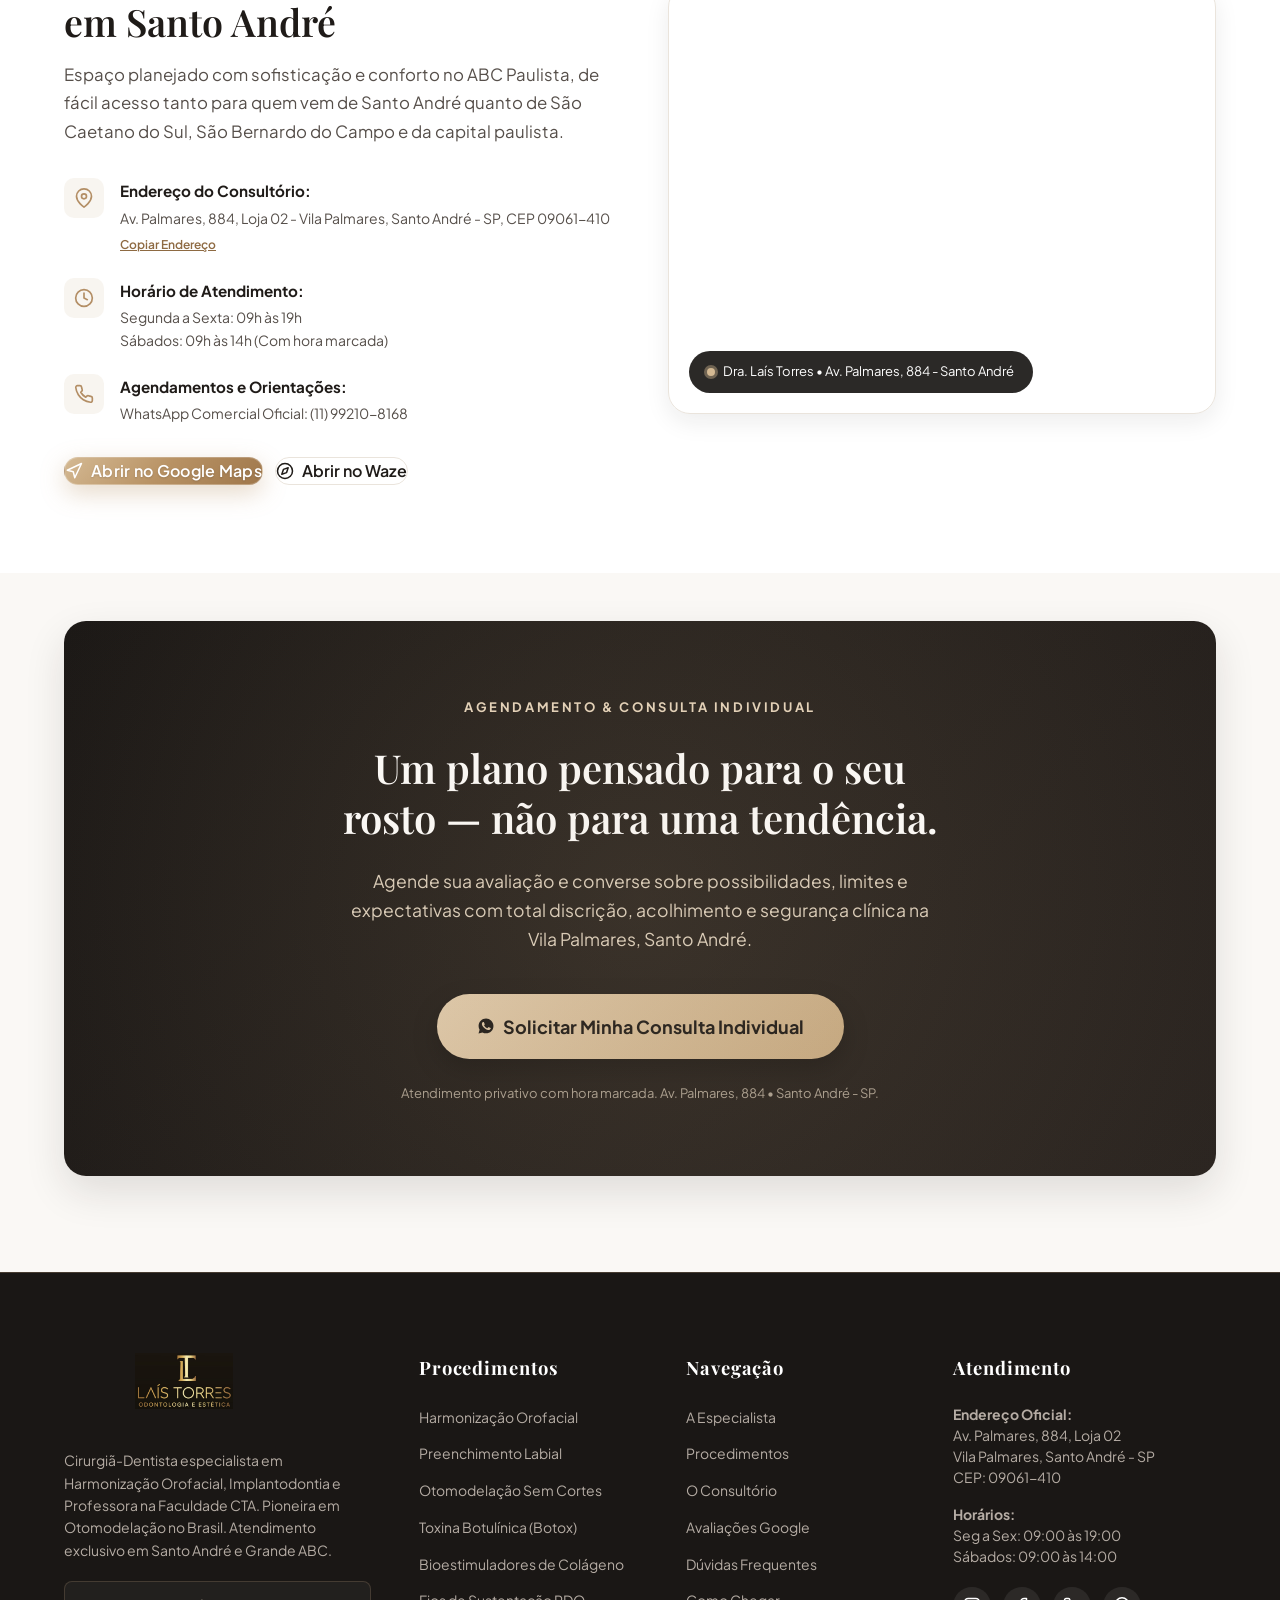
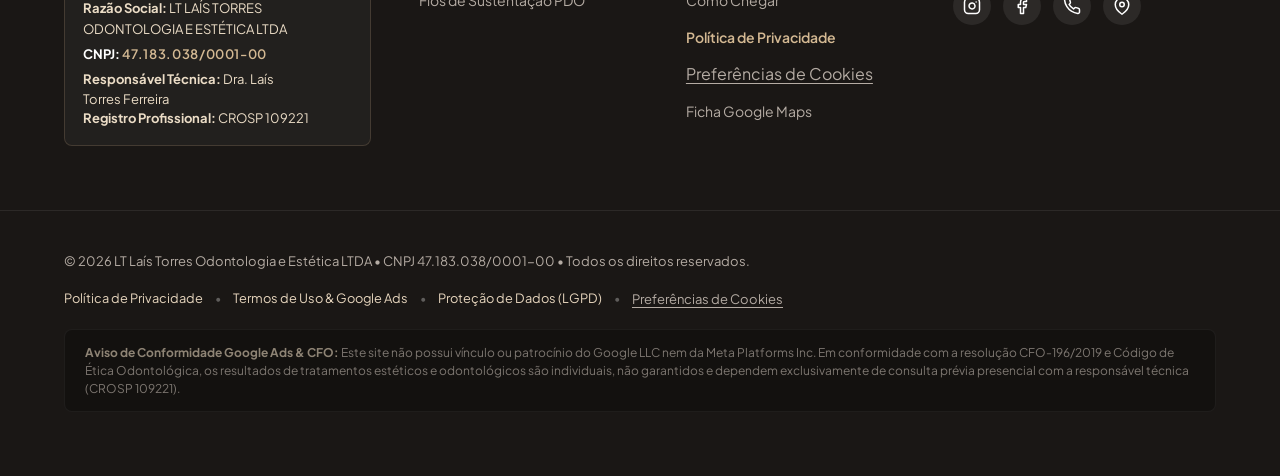
==== commit 2bfb19f7: "feat(ux/seo): enxugar layout mobile, atualizar nova bio oficial e otimizar SEO local GMB" ====
--- a/index.html
+++ b/index.html
@@ -6,8 +6,8 @@
   <title>Harmonização Facial e Botox em Santo André | Dra. Laís Torres CROSP 109221</title>
   
   <!-- SEO Meta Tags Primárias de Alto Desempenho Local -->
-  <meta name="description" content="Harmonização Facial e Botox em Santo André com a Dra. Laís Torres (CROSP 109221). Especialista em Estética Orofacial, Preenchimento Labial, Otomodelação sem cortes e Bioestimuladores no ABC. Agende sua consulta!" />
-  <meta name="keywords" content="harmonização facial em santo andré, botox em santo andré, botox santo andre, harmonizacao facial santo andre, preenchimento labial santo andré, clinica de estetica santo andre, dentista harmonizacao santo andre, otomodelacao santo andre, dra lais torres, estetica facial abc paulista, vila palmares santo andre, botox preenchimento abc" />
+  <meta name="description" content="Harmonização Facial, Botox e Otomodelação em Santo André com a Dra. Laís Torres (CROSP 109221). Especialista em Estética Orofacial, Professora na Faculdade CTA, mais de 10 anos de excelência e pioneira em Otomodelação no ABC. Agende sua consulta!" />
+  <meta name="keywords" content="harmonização facial em santo andré, botox em santo andré, botox santo andre, harmonizacao facial santo andre, preenchimento labial santo andré, clinica de estetica santo andre, dentista harmonizacao santo andre, otomodelacao santo andre, dra lais torres, estetica facial abc paulista, vila palmares santo andre, botox preenchimento abc, faculdade cta harmonizacao" />
   <meta name="author" content="Dra. Laís Torres - LT Laís Torres Odontologia e Estética" />
   <meta name="robots" content="index, follow, max-image-preview:large, max-snippet:-1, max-video-preview:-1" />
   <link rel="canonical" href="https://ricardorickbony-lgtm.github.io/clinica-lais-torres/" />
@@ -22,7 +22,7 @@
   <meta property="og:type" content="website" />
   <meta property="og:url" content="https://ricardorickbony-lgtm.github.io/clinica-lais-torres/" />
   <meta property="og:title" content="Harmonização Facial e Botox em Santo André | Dra. Laís Torres" />
-  <meta property="og:description" content="Clínica de excelência em Harmonização Facial, Botox, Preenchimento Labial e Otomodelação sem cortes em Santo André - SP. Conforto e naturalidade comprovados." />
+  <meta property="og:description" content="Clínica de excelência em Harmonização Facial, Botox, Preenchimento Labial e Otomodelação sem cortes em Santo André - SP. Professora na Faculdade CTA, mais de 10 anos de experiência clínica." />
   <meta property="og:image" content="https://ricardorickbony-lgtm.github.io/clinica-lais-torres/assets/logo-lais-torres-dark.png" />
   <meta property="og:locale" content="pt_BR" />
   <meta property="og:site_name" content="Dra. Laís Torres - Harmonização Facial e Botox Santo André" />
@@ -30,17 +30,14 @@
   <!-- Twitter Card -->
   <meta name="twitter:card" content="summary_large_image" />
   <meta name="twitter:title" content="Harmonização Facial e Botox em Santo André | Dra. Laís Torres" />
-  <meta name="twitter:description" content="Especialista em Harmonização Orofacial, Botox e Otomodelação sem cortes em Santo André - SP." />
+  <meta name="twitter:description" content="Especialista em Harmonização Orofacial, Botox e Otomodelação sem cortes em Santo André - SP. Professora na Faculdade CTA." />
   <meta name="twitter:image" content="https://ricardorickbony-lgtm.github.io/clinica-lais-torres/assets/logo-lais-torres-dark.png" />
 
-  <!-- ========================================================================= -->
   <!-- Rastreamento & Cookies: Google Consent Mode v2 (Conformidade Google Ads / LGPD) -->
-  <!-- ========================================================================= -->
   <script>
     window.dataLayer = window.dataLayer || [];
     function gtag(){dataLayer.push(arguments);}
 
-    // Configuração inicial de consentimento (Default: 'denied' até aprovação expressa do usuário)
     var defaultConsent = {
       'ad_storage': 'denied',
       'analytics_storage': 'denied',
@@ -49,7 +46,6 @@
       'wait_for_update': 500
     };
 
-    // Lê preferências salvas se o usuário já visitou anteriormente
     try {
       var savedConsent = localStorage.getItem('lt_cookie_consent_preferences');
       if (savedConsent) {
@@ -95,7 +91,7 @@
     "@graph": [
       {
         "@type": ["Dentist", "MedicalBusiness", "HealthAndBeautyBusiness"],
-        "@id": "https://dralaistorres.com.br/#clinic",
+        "@id": "https://ricardorickbony-lgtm.github.io/clinica-lais-torres/#clinic",
         "name": "LT Laís Torres - Harmonização Facial e Botox em Santo André",
         "alternateName": "Dra. Laís Torres Odontologia e Estética",
         "legalName": "LT LAÍS TORRES ODONTOLOGIA E ESTÉTICA LTDA",
@@ -103,7 +99,7 @@
         "url": "https://ricardorickbony-lgtm.github.io/clinica-lais-torres/",
         "logo": "https://ricardorickbony-lgtm.github.io/clinica-lais-torres/assets/logo-lais-torres-dark.png",
         "image": "https://ricardorickbony-lgtm.github.io/clinica-lais-torres/assets/fachada-clinica-real.jpg",
-        "description": "Clínica especializada em Harmonização Facial, Botox (Toxina Botulínica), Preenchimento Labial com ácido hialurônico e Otomodelação sem cortes pela Dra. Laís Torres (CROSP 109221) em Santo André - SP.",
+        "description": "Clínica especializada em Harmonização Facial, Botox (Toxina Botulínica), Preenchimento Labial com ácido hialurônico e Otomodelação sem cortes pela Dra. Laís Torres (CROSP 109221), Professora na Faculdade CTA, em Santo André - SP.",
         "telephone": "+55-11-99210-8168",
         "priceRange": "$$$",
         "sameAs": [
@@ -188,7 +184,15 @@
               "itemOffered": {
                 "@type": "Service",
                 "name": "Otomodelação Sem Cortes em Santo André",
-                "description": "Correção de orelhas de abano sem cortes, sem cicatrizes e com recuperação rápida em consultório."
+                "description": "Correção de orelhas de abano sem cortes, sem cicatrizes e com recuperação rápida em consultório. Técnica pioneira no Brasil."
+              }
+            },
+            {
+              "@type": "Offer",
+              "itemOffered": {
+                "@type": "Service",
+                "name": "Bioestimuladores de Colágeno em Santo André",
+                "description": "Estímulo à produção natural de colágeno, combate à flacidez e restauração da firmeza da pele facial."
               }
             }
           ]
@@ -204,14 +208,37 @@
           "Otomodelação Não Cirúrgica",
           "Bioestimuladores de Colágeno",
           "Fios de Sustentação PDO",
-          "Visagismo Facial"
+          "Visagismo Facial",
+          "Implantodontia"
         ]
       },
       {
         "@type": "Person",
         "@id": "https://ricardorickbony-lgtm.github.io/clinica-lais-torres/#person",
         "name": "Dra. Laís Torres Ferreira",
-        "jobTitle": "Cirurgiã-Dentista Especialista em Harmonização Orofacial",
+        "jobTitle": "Cirurgiã-Dentista Especialista em Harmonização Orofacial e Professora",
+        "alumniOf": {
+          "@type": "EducationalOrganization",
+          "name": "Universidade Nove de Julho (Uninove)"
+        },
+        "hasCredential": [
+          {
+            "@type": "EducationalOccupationalCredential",
+            "name": "Graduação em Odontologia (2013)"
+          },
+          {
+            "@type": "EducationalOccupationalCredential",
+            "name": "Pós-Graduação em Implantodontia (2017)"
+          },
+          {
+            "@type": "EducationalOccupationalCredential",
+            "name": "Pós-Graduação / Especialização em Harmonização Orofacial (2023)"
+          }
+        ],
+        "affiliation": {
+          "@type": "EducationalOrganization",
+          "name": "Faculdade CTA"
+        },
         "worksFor": { "@id": "https://ricardorickbony-lgtm.github.io/clinica-lais-torres/#clinic" },
         "sameAs": [
           "https://www.instagram.com/dralaistorresf/",
@@ -231,7 +258,7 @@
             "name": "Onde fazer Botox em Santo André com segurança e resultado natural?",
             "acceptedAnswer": {
               "@type": "Answer",
-              "text": "Na clínica da Dra. Laís Torres (CROSP 109221), localizada na Av. Palmares, 884 (Vila Palmares, Santo André). A aplicação de Botox é realizada com precisão milimétrica, produtos originais certificados e foco estrito em rejuvenescimento natural sem aspecto congelado."
+              "text": "Na clínica da Dra. Laís Torres (CROSP 109221), localizada na Av. Palmares, 884 (Vila Palmares, Santo André). A aplicação de Botox (Toxina Botulínica) é planejada milimetricamente para suavizar rugas na testa, glabela e pés de galinha, mantendo a expressividade natural e o rejuvenescimento elegante sem aspecto congelado."
             }
           },
           {
@@ -239,7 +266,7 @@
             "name": "Como funciona a Harmonização Facial na clínica em Santo André?",
             "acceptedAnswer": {
               "@type": "Answer",
-              "text": "A Harmonização Facial é guiada pelo Visagismo 360°, onde a Dra. Laís avalia as proporções ósseas e musculares do rosto para restabelecer pontos de sustentação (malar, mandíbula, queixo e lábios) de forma sutil, harmônica e indolor através de bloqueios anestésicos odontológicos."
+              "text": "O tratamento é guiado pelo Visagismo 360°, onde a Dra. Laís avalia as proporções ósseas e musculares do rosto para restabelecer pontos de sustentação (malar, mandíbula, queixo e lábios) de forma sutil, harmônica e indolor através de bloqueios anestésicos odontológicos."
             }
           },
           {
@@ -247,23 +274,23 @@
             "name": "Quanto tempo dura o efeito do Botox e do Preenchimento Labial?",
             "acceptedAnswer": {
               "@type": "Answer",
-              "text": "A toxina botulínica (Botox) dura em média de 4 a 6 meses. O preenchimento com ácido hialurônico dura entre 12 e 18 meses, sendo bioabsorvido pelo organismo de forma gradual e segura."
+              "text": "A toxina botulínica (Botox) dura em média de 4 a 6 meses. O preenchimento com ácido hialurônico dura entre 10 e 14 meses, sendo bioabsorvido pelo organismo de forma gradual e segura."
             }
           },
           {
             "@type": "Question",
-            "name": "O preenchimento labial ou a harmonização facial doem?",
+            "name": "Os procedimentos de Harmonização Facial ou Botox doem?",
             "acceptedAnswer": {
               "@type": "Answer",
-              "text": "Não. Por ser cirurgiã-dentista especializada, a Dra. Laís Torres domina técnicas de anestesia odontológica local que tornam os procedimentos 100% confortáveis e indolores."
+              "text": "Não! Como cirurgiã-dentista pós-graduada e professora, a Dra. Laís Torres domina técnicas de anestesia odontológica local altamente eficazes. O procedimento é totalmente confortável e indolor."
             }
           },
           {
             "@type": "Question",
-            "name": "O que é e como funciona a Otomodelação sem cortes em Santo André?",
+            "name": "A otomodelação sem cortes substitui a otoplastia cirúrgica?",
             "acceptedAnswer": {
               "@type": "Answer",
-              "text": "A otomodelação é uma técnica pioneira no Brasil para correção de orelhas de abano sem cirurgia, sem cortes e sem cicatrizes. É feita em consultório sob anestesia local com retorno imediato à rotina."
+              "text": "Para a grande maioria dos casos de orelhas proeminentes (abano), sim! A otomodelação é uma técnica pioneira no Brasil realizada em consultório com anestesia local em Santo André, sem cortes, sem cicatrizes e com retorno imediato à rotina."
             }
           }
         ]
@@ -281,10 +308,10 @@
     <div class="container top-bar-content">
       <div class="top-bar-item">
         <svg class="icon" viewBox="0 0 24 24" fill="none" stroke="currentColor" stroke-width="2" stroke-linecap="round" stroke-linejoin="round" aria-hidden="true"><path d="M21 10c0 7-9 13-9 13s-9-6-9-13a9 9 0 0 1 18 0z"></path><circle cx="12" cy="10" r="3"></circle></svg>
-        <span>Av. Palmares, 884 - Vila Palmares, Santo André – SP (Vaga Exclusiva para Pacientes)</span>
+        <span>Av. Palmares, 884 - Vila Palmares, Santo André - SP (Vaga Exclusiva para Pacientes)</span>
       </div>
       <div class="top-bar-item badge-cro">
-        <span>CROSP 109221 • Atendimento com Hora Marcada</span>
+        <span>CROSP 109221 • Atendimento Privativo com Hora Marcada</span>
       </div>
       <div class="top-bar-item top-bar-socials">
         <a href="https://www.instagram.com/dralaistorresf/" target="_blank" rel="noopener noreferrer" class="top-social-link" aria-label="Instagram Oficial da Dra. Laís Torres">
@@ -299,24 +326,20 @@
     </div>
   </aside>
 
-  <!-- Header / Navigation -->
+  <!-- Header / Navigation (Enxuto & Sofisticado) -->
   <header class="site-header" id="header">
     <div class="container header-container">
       <a href="#hero" class="brand" aria-label="Dra. Laís Torres - Página Inicial">
         <img src="assets/logo-lais-torres-oficial.png" alt="LT Laís Torres - Odontologia e Estética" class="brand-logo-img" width="684" height="392" decoding="async">
       </a>
 
-      <!-- Desktop Nav -->
+      <!-- Desktop Nav: 5 Links Essenciais -->
       <nav class="main-nav" aria-label="Navegação principal">
         <ul class="nav-list">
-          <li><a href="#filosofia" class="nav-link">Filosofia</a></li>
           <li><a href="#sobre" class="nav-link">A Especialista</a></li>
           <li><a href="#procedimentos" class="nav-link">Procedimentos</a></li>
-          <li><a href="#casos-clinicos" class="nav-link">Casos Clínicos</a></li>
           <li><a href="#consultorio" class="nav-link">O Consultório</a></li>
-          <li><a href="#diferenciais" class="nav-link">Diferenciais</a></li>
           <li><a href="#depoimentos" class="nav-link">Avaliações</a></li>
-          <li><a href="#faq" class="nav-link">Dúvidas</a></li>
           <li><a href="#localizacao" class="nav-link">Localização</a></li>
         </ul>
       </nav>
@@ -327,12 +350,9 @@
           <a href="https://www.instagram.com/dralaistorresf/" target="_blank" rel="noopener noreferrer" class="header-social-btn" aria-label="Instagram @dralaistorresf da Dra. Laís Torres" title="Instagram Oficial">
             <svg viewBox="0 0 24 24" fill="none" stroke="currentColor" stroke-width="2" stroke-linecap="round" stroke-linejoin="round" aria-hidden="true"><rect x="2" y="2" width="20" height="20" rx="5" ry="5"></rect><path d="M16 11.37A4 4 0 1 1 12.63 8 4 4 0 0 1 16 11.37z"></path><line x1="17.5" y1="6.5" x2="17.51" y2="6.5"></line></svg>
           </a>
-          <a href="https://www.facebook.com/clinicadralaistorres" target="_blank" rel="noopener noreferrer" class="header-social-btn" aria-label="Facebook da Clínica Dra. Laís Torres" title="Facebook Oficial">
-            <svg viewBox="0 0 24 24" fill="none" stroke="currentColor" stroke-width="2" stroke-linecap="round" stroke-linejoin="round" aria-hidden="true"><path d="M18 2h-3a5 5 0 0 0-5 5v3H7v4h3v8h4v-8h3l1-4h-4V7a1 1 0 0 1 1-1h3z"></path></svg>
-          </a>
-        </div>
-
-        <a href="https://wa.me/5511992108168?text=Ol%C3%A1%2C%20Dra.%20La%C3%ADs%20Torres!%20Gostaria%20de%20agendar%20uma%20avalia%C3%A7%C3%A3o%20em%20Santo%20Andr%C3%A9." target="_blank" rel="noopener noreferrer" class="btn btn-primary btn-sm cta-whatsapp">
+        </div>
+
+        <a href="https://wa.me/5511992108168?text=Olá%2C%20Dra.%20Laís%20Torres!%20Gostaria%20de%20agendar%20uma%20avaliação%20em%20Santo%20André." target="_blank" rel="noopener noreferrer" class="btn btn-primary btn-sm cta-whatsapp">
           <svg class="icon-btn" viewBox="0 0 24 24" fill="none" stroke="currentColor" stroke-width="2" stroke-linecap="round" stroke-linejoin="round" aria-hidden="true"><path d="M22 16.92v3a2 2 0 0 1-2.18 2 19.79 19.79 0 0 1-8.63-3.07 19.5 19.5 0 0 1-6-6 19.79 19.79 0 0 1-3.07-8.67A2 2 0 0 1 4.11 2h3a2 2 0 0 1 2 1.72 12.84 12.84 0 0 0 .7 2.81 2 2 0 0 1-.45 2.11L8.09 9.91a16 16 0 0 0 6 6l1.27-1.27a2 2 0 0 1 2.11-.45 12.84 12.84 0 0 0 2.81.7A2 2 0 0 1 22 16.92z"></path></svg>
           <span>Agendar Consulta</span>
         </a>
@@ -365,16 +385,16 @@
           </h1>
 
           <p class="hero-description">
-            Harmonização orofacial e estética facial conduzidas com precisão milimétrica, para preservar a naturalidade das suas expressões — e a singularidade do seu rosto.
+            Harmonização orofacial e estética facial em Santo André conduzidas com rigor anatômico e sutileza, para preservar a naturalidade das suas expressões — e a singularidade do seu rosto.
           </p>
 
           <div class="hero-cta-group">
-            <a href="https://wa.me/5511992108168?text=Ol%C3%A1%2C%20Dra.%20La%C3%ADs!%20Gostaria%20de%20agendar%20uma%20consulta%20individual%20em%20Santo%20Andr%C3%A9." target="_blank" rel="noopener noreferrer" class="btn btn-primary btn-lg cta-whatsapp">
+            <a href="https://wa.me/5511992108168?text=Olá%2C%20Dra.%20Laís!%20Gostaria%20de%20agendar%20uma%20consulta%20individual%20em%20Santo%20André." target="_blank" rel="noopener noreferrer" class="btn btn-primary btn-lg cta-whatsapp">
               <svg class="icon-btn" viewBox="0 0 24 24" fill="currentColor" aria-hidden="true"><path d="M12.04 2c-5.46 0-9.91 4.45-9.91 9.91 0 1.75.46 3.45 1.32 4.95L2.05 22l5.25-1.38c1.45.79 3.08 1.21 4.74 1.21 5.46 0 9.91-4.45 9.91-9.91 0-2.65-1.03-5.14-2.9-7.01A9.816 9.816 0 0 0 12.04 2zm5.79 14.07c-.24.68-1.4 1.27-1.95 1.34-.51.07-1.17.1-3.39-.81-2.84-1.18-4.66-4.09-4.8-4.28-.14-.19-1.16-1.54-1.16-2.94 0-1.4.73-2.09 1-2.37.24-.26.54-.33.72-.33.18 0 .36 0 .52.01.17.01.4.06.61.52.24.53.82 2 .89 2.15.07.15.11.33.02.53-.09.19-.14.31-.28.47-.14.16-.29.36-.42.48-.14.14-.29.3-.12.59.17.29.74 1.22 1.6 1.98 1.1 1 2.03 1.31 2.32 1.45.29.14.46.12.63-.07.17-.19.74-.86.94-1.15.2-.29.4-.24.67-.14.28.1 1.75.83 2.05.98.3.15.5.22.57.34.07.13.07.74-.17 1.42z"/></svg>
-              <span>Agende uma Consulta Individual</span>
+              <span>Agendar Consulta Individual</span>
             </a>
-            <a href="#filosofia" class="btn btn-secondary btn-lg">
-              <span>Conhecer Nossa Filosofia</span>
+            <a href="#sobre" class="btn btn-secondary btn-lg">
+              <span>Conhecer a Especialista</span>
               <svg class="icon-btn-arrow" viewBox="0 0 24 24" fill="none" stroke="currentColor" stroke-width="2" stroke-linecap="round" stroke-linejoin="round" aria-hidden="true"><line x1="5" y1="12" x2="19" y2="12"></line><polyline points="12 5 19 12 12 19"></polyline></svg>
             </a>
           </div>
@@ -387,8 +407,8 @@
             </div>
             <div class="trust-divider"></div>
             <div class="trust-item">
-              <span class="trust-highlight">CROSP 109221</span>
-              <div class="trust-text">Responsável Técnica</div>
+              <span class="trust-highlight">Faculdade CTA</span>
+              <div class="trust-text">Profª de Harmonização</div>
             </div>
             <div class="trust-divider"></div>
             <div class="trust-item">
@@ -398,21 +418,21 @@
           </div>
         </div>
 
-        <!-- Hero Card / Specialist Visual Presentation: Editorial Clean -->
+        <!-- Hero Card / Specialist Visual Presentation -->
         <div class="hero-media">
           <div class="editorial-showcase-frame">
             <div class="editorial-photo-container">
-              <img src="assets/dra-lais-torres-consultorio.jpg" alt="Dra. Laís Torres - Cirurgiã-Dentista e Especialista em Harmonização Orofacial em Santo André" class="editorial-showcase-img" width="1000" height="1500" fetchpriority="high" />
+              <img src="assets/dra-lais-torres-consultorio.jpg" alt="Dra. Laís Torres - Cirurgiã-Dentista, Especialista em Harmonização Orofacial e Professora na Faculdade CTA em Santo André" class="editorial-showcase-img" width="1000" height="1500" fetchpriority="high" />
             </div>
             <div class="editorial-caption-plaque">
               <div class="caption-title-wrap">
                 <h2 class="editorial-doctor-name">Dra. Laís Torres</h2>
                 <span class="editorial-doctor-cro">CROSP 109221</span>
               </div>
-              <p class="editorial-doctor-tagline">Cirurgiã-Dentista • Harmonização Orofacial & Estética de Precisão</p>
+              <p class="editorial-doctor-tagline">Cirurgiã-Dentista • Especialista em Harmonização Orofacial • Profª Faculdade CTA</p>
               <div class="editorial-doctor-loc">
                 <svg class="icon-inline" viewBox="0 0 24 24" fill="none" stroke="currentColor" stroke-width="2" stroke-linecap="round" stroke-linejoin="round" aria-hidden="true"><path d="M21 10c0 7-9 13-9 13s-9-6-9-13a9 9 0 0 1 18 0z"></path><circle cx="12" cy="10" r="3"></circle></svg>
-                <span>Av. Palmares, 884 • Santo André – SP (Vaga Exclusiva)</span>
+                <span>Av. Palmares, 884 • Santo André - SP (Vaga Exclusiva)</span>
               </div>
             </div>
           </div>
@@ -420,7 +440,7 @@
       </div>
     </section>
 
-    <!-- Social Proof Banner -->
+    <!-- Social Proof Quick Bar -->
     <section class="proof-strip">
       <div class="container proof-grid">
         <div class="proof-feature">
@@ -429,7 +449,7 @@
           </div>
           <div class="proof-text">
             <strong>Máxima Biossegurança</strong>
-            <span>Produtos premium com certificação ANVISA e rastreabilidade total.</span>
+            <span>Produtos líderes mundiais (ANVISA) com rastreabilidade total.</span>
           </div>
         </div>
 
@@ -448,8 +468,8 @@
             <svg viewBox="0 0 24 24" fill="none" stroke="currentColor" stroke-width="2" stroke-linecap="round" stroke-linejoin="round" aria-hidden="true"><rect x="3" y="4" width="18" height="18" rx="2" ry="2"></rect><line x1="16" y1="2" x2="16" y2="6"></line><line x1="8" y1="2" x2="8" y2="6"></line><line x1="3" y1="10" x2="21" y2="10"></line></svg>
           </div>
           <div class="proof-text">
-            <strong>Planejamento Individual</strong>
-            <span>Estudo visagista minucioso das proporções do seu rosto.</span>
+            <strong>Visagismo 360°</strong>
+            <span>Planejamento milimétrico que respeita sua identidade e proporção.</span>
           </div>
         </div>
 
@@ -458,104 +478,116 @@
             <svg viewBox="0 0 24 24" fill="none" stroke="currentColor" stroke-width="2" stroke-linecap="round" stroke-linejoin="round" aria-hidden="true"><path d="M17 21v-2a4 4 0 0 0-4-4H5a4 4 0 0 0-4 4v2"></path><circle cx="9" cy="7" r="4"></circle><path d="M23 21v-2a4 4 0 0 0-3-3.87"></path><path d="M16 3.13a4 4 0 0 1 0 7.75"></path></svg>
           </div>
           <div class="proof-text">
-            <strong>Acompanhamento Pós</strong>
-            <span>Retorno de revisão e suporte contínuo durante a recuperação.</span>
+            <strong>Atendimento Privativo</strong>
+            <span>Apenas um paciente por horário na Av. Palmares, com retorno incluso.</span>
           </div>
         </div>
       </div>
     </section>
 
-    <!-- Nova Seção Editorial: Filosofia & O Medo de Parecer Artificial -->
-    <section class="section philosophy-section" id="filosofia">
-      <div class="container philosophy-grid">
-        <div class="philosophy-visual">
-          <div class="philosophy-frame">
-            <img src="assets/dra-lais-torres-precisao.jpg" alt="Dra. Laís Torres - Precisão anatômica, critérios clínicos e respeito à naturalidade" class="philosophy-img" width="1000" height="1500" loading="lazy" decoding="async" />
-            <div class="philosophy-badge-float">
-              <span class="p-dot">✦</span>
-              <span>Precisão Clínica & Avaliação Individual</span>
-            </div>
-          </div>
-        </div>
-
-        <div class="philosophy-content">
-          <span class="section-eyebrow">Filosofia Clínica • Respeito à Sua Identidade</span>
-          <h2 class="section-title philosophy-title">
-            Você não precisa escolher entre cuidar da aparência e <span class="highlight-serif">continuar parecendo você</span>.
-          </h2>
-
-          <p class="philosophy-lead">
-            O receio de exageros é legítimo. Por isso, a proposta não começa com uma seringa, um aparelho ou uma tendência passageira: começa com uma escuta cuidadosa e uma avaliação criteriosa do rosto, das proporções e do que realmente faz sentido para cada pessoa.
+    <!-- About Section: A Especialista & Nova Bio Oficial (Enxuta & Imponente) -->
+    <section class="section about-section" id="sobre">
+      <div class="container about-grid">
+        <div class="about-visual">
+          <div class="about-card-frame">
+            <div class="about-photo-wrapper">
+              <img src="assets/dra-lais-torres-consultorio.jpg" alt="Dra. Laís Torres Ferreira - Cirurgiã-Dentista CROSP 109221 e Professora de Harmonização Facial" class="about-specialist-photo" width="1000" height="1500" loading="lazy" decoding="async" />
+            </div>
+            <div class="about-initials-badge">
+              <span>CROSP</span>
+              <strong>109221</strong>
+            </div>
+            <div class="about-card-inner">
+              <div class="about-badge-pioneer">Pioneira em Otomodelação no Brasil</div>
+              <h3 class="about-card-title">Dra. Laís Torres</h3>
+              <p class="about-card-subtitle">Cirurgiã-Dentista • Professora Faculdade CTA</p>
+              <div class="about-divider"></div>
+              <ul class="about-highlights">
+                <li><span class="check">✓</span> <strong>Graduada em Odontologia</strong> pela Uninove (desde 2013)</li>
+                <li><span class="check">✓</span> <strong>Pós-Graduada em Implantodontia</strong> (desde 2017) — domínio cirúrgico anatômico</li>
+                <li><span class="check">✓</span> <strong>Especialista / Pós-Graduada em Harmonização Orofacial</strong> (desde 2023)</li>
+                <li><span class="check">✓</span> <strong>Professora de Harmonização Facial</strong> na Faculdade CTA</li>
+                <li><span class="check">✓</span> <strong>Pioneira comprovada em Otomodelação</strong> sem cortes no Brasil</li>
+                <li><span class="check">✓</span> <strong>Protocolo anestésico odontológico</strong> 100% confortável e indolor</li>
+              </ul>
+            </div>
+          </div>
+        </div>
+
+        <div class="about-content">
+          <span class="section-eyebrow">A Especialista & Filosofia Clínica</span>
+          <h2 class="section-title">Ciência, Rigor Cirúrgico e Sutileza para Valorizar a Sua Singularidade</h2>
+          
+          <p class="about-p">
+            Com mais de uma década de dedicação à Odontologia e à anatomia facial, a <strong>Dra. Laís Torres (CROSP 109221)</strong> une o rigor cirúrgico da sua formação em Implantodontia à sensibilidade refinada da Harmonização Orofacial. Para a Dra. Laís, a estética facial de alto padrão não cria moldes padronizados: o compromisso é com o critério, a moderação e o respeito absoluto à identidade de cada pessoa.
           </p>
 
-          <div class="philosophy-quote-card">
-            <p class="philosophy-quote-text">
-              “Quando há indicação, o plano é construído com moderação e explicado com transparência. Quando não há, a decisão mais elegante pode ser não intervir.”
-            </p>
-            <span class="philosophy-quote-author">— Dra. Laís Torres • CROSP 109221</span>
-          </div>
-
-          <p class="philosophy-body">
-            Naturalidade não é uma promessa de resultado. É uma diretriz inegociável de planejamento, individualização e prudência clínica.
+          <div class="persona-quote">
+            <p>“O maior luxo da estética facial é um resultado tão sutil que ninguém percebe a intervenção — mas todos notam como você está descansada, radiante e confiante.”</p>
+            <span class="quote-author">— Dra. Laís Torres</span>
+          </div>
+
+          <p class="about-p">
+            Além de sua prática clínica privativa na <strong>Av. Palmares, 884 (Vila Palmares, Santo André - SP)</strong>, atua como <strong>Professora de Harmonização Facial na conceituada Faculdade CTA</strong>, capacitando cirurgiões-dentistas nas técnicas mais avançadas do país. Reconhecida nacionalmente como pioneira na técnica de Otomodelação sem cortes, dedica tempo exclusivo a cada consulta para planejar planos individualizados com transparência inegociável.
           </p>
 
-          <div class="philosophy-badges-row">
-            <div class="phil-badge-item">
-              <span class="phil-badge-icon">✦</span>
-              <div>
-                <strong>Sem Padrões Prontos</strong>
-                <span>Estudo minucioso das suas proporções reais</span>
-              </div>
-            </div>
-            <div class="phil-badge-item">
-              <span class="phil-badge-icon">✦</span>
-              <div>
-                <strong>Indicação Criteriosa</strong>
-                <span>Honestidade e transparência médica</span>
-              </div>
-            </div>
-            <div class="phil-badge-item">
-              <span class="phil-badge-icon">✦</span>
-              <div>
-                <strong>Segurança ANVISA</strong>
-                <span>Produtos líderes mundiais rastreáveis</span>
-              </div>
-            </div>
-          </div>
-
-          <div class="philosophy-action">
-            <a href="https://wa.me/5511992108168?text=Ol%C3%A1%2C%20Dra.%20La%C3%ADs!%20Li%20sobre%20a%20filosofia%20da%20cl%C3%ADnica%20e%20gostaria%20de%20agendar%20uma%20avalia%C3%A7%C3%A3o%20individual." target="_blank" rel="noopener noreferrer" class="btn btn-primary btn-lg cta-whatsapp">
+          <!-- Três Pilares de Confiança -->
+          <div class="persona-pillars-grid">
+            <div class="persona-pillar-item">
+              <div class="pillar-header">
+                <span class="pillar-icon">◆</span>
+                <span class="pillar-title">1. Visagismo Individual</span>
+              </div>
+              <p class="pillar-desc">Avaliação criteriosa que considera suas proporções ósseas reais, tônus e mímica facial, evitando fisionomias padronizadas.</p>
+            </div>
+            <div class="persona-pillar-item">
+              <div class="pillar-header">
+                <span class="pillar-icon">◆</span>
+                <span class="pillar-title">2. Indicação Honesta</span>
+              </div>
+              <p class="pillar-desc">Cada detalhe é discutido com transparência e limites clínicos. A postura elegante inclui indicar não intervir quando desnecessário.</p>
+            </div>
+            <div class="persona-pillar-item">
+              <div class="pillar-header">
+                <span class="pillar-icon">◆</span>
+                <span class="pillar-title">3. Conforto Sem Dor</span>
+              </div>
+              <p class="pillar-desc">Bloqueios anestésicos odontológicos de alta precisão que eliminam a dor durante o procedimento.</p>
+            </div>
+          </div>
+
+          <div style="margin-top: 2rem;">
+            <a href="https://wa.me/5511992108168?text=Olá%2C%20Dra.%20Laís!%20Li%20sobre%20sua%20trajetória%20e%20gostaria%20de%20agendar%20uma%20avaliação." target="_blank" rel="noopener noreferrer" class="btn btn-primary btn-md cta-whatsapp">
               <svg class="icon-btn" viewBox="0 0 24 24" fill="currentColor" aria-hidden="true"><path d="M12.04 2c-5.46 0-9.91 4.45-9.91 9.91 0 1.75.46 3.45 1.32 4.95L2.05 22l5.25-1.38c1.45.79 3.08 1.21 4.74 1.21 5.46 0 9.91-4.45 9.91-9.91 0-2.65-1.03-5.14-2.9-7.01A9.816 9.816 0 0 0 12.04 2zm5.79 14.07c-.24.68-1.4 1.27-1.95 1.34-.51.07-1.17.1-3.39-.81-2.84-1.18-4.66-4.09-4.8-4.28-.14-.19-1.16-1.54-1.16-2.94 0-1.4.73-2.09 1-2.37.24-.26.54-.33.72-.33.18 0 .36 0 .52.01.17.01.4.06.61.52.24.53.82 2 .89 2.15.07.15.11.33.02.53-.09.19-.14.31-.28.47-.14.16-.29.36-.42.48-.14.14-.29.3-.12.59.17.29.74 1.22 1.6 1.98 1.1 1 2.03 1.31 2.32 1.45.29.14.46.12.63-.07.17-.19.74-.86.94-1.15.2-.29.4-.24.67-.14.28.1 1.75.83 2.05.98.3.15.5.22.57.34.07.13.07.74-.17 1.42z"/></svg>
-              <span>Agendar Minha Consulta Individual</span>
+              <span>Agendar Avaliação com a Dra. Laís</span>
             </a>
           </div>
         </div>
       </div>
     </section>
 
-    <!-- Services / Treatments Section -->
+    <!-- Services / Treatments Section (Enxuta, Direta e Focada) -->
     <section class="section procedures-section" id="procedimentos">
       <div class="container">
         <div class="section-header">
           <span class="section-eyebrow">Tratamentos Exclusivos</span>
           <h2 class="section-title">Harmonização Facial, Botox e Procedimentos em Santo André</h2>
           <p class="section-subtitle">
-            Tratamentos de estética facial de alta precisão no ABC Paulista (Vila Palmares, Santo André e São Caetano do Sul). Cada protocolo é planejado para realçar seus traços com naturalidade e conforto.
+            Tratamentos de estética facial de alta precisão no ABC Paulista (Vila Palmares, Bairro Jardim, Santo André e São Caetano do Sul). Protocolos sob medida para realçar sua beleza com elegância e naturalidade.
           </p>
         </div>
 
         <div class="procedures-grid">
           <!-- Card 1: Preenchimento Labial -->
           <article class="procedure-card">
-            <div class="procedure-badge">Mais Procurado</div>
             <div class="procedure-image-wrap">
-              <img src="assets/labios-preenchimento-real.jpg" alt="Preenchimento Labial com Ácido Hialurônico em Santo André - Dra. Laís Torres" class="procedure-img" width="1024" height="765" loading="lazy" decoding="async" />
+              <img src="assets/labios-preenchimento-real.jpg" alt="Preenchimento Labial em Santo André com a Dra. Laís Torres" class="procedure-img" width="1024" height="765" loading="lazy" decoding="async" />
             </div>
             <div class="procedure-header">
               <div class="procedure-icon">
                 <svg viewBox="0 0 24 24" fill="none" stroke="currentColor" stroke-width="2" stroke-linecap="round" stroke-linejoin="round" aria-hidden="true"><path d="M20.84 4.61a5.5 5.5 0 0 0-7.78 0L12 5.67l-1.06-1.06a5.5 5.5 0 0 0-7.78 7.78l1.06 1.06L12 21.23l7.78-7.78 1.06-1.06a5.5 5.5 0 0 0 0-7.78z"></path></svg>
               </div>
-              <h3 class="procedure-title">Preenchimento Labial em Santo André</h3>
+              <h3 class="procedure-title">Preenchimento Labial & Hidratação</h3>
             </div>
             <p class="procedure-desc">
               Definição de contorno, hidratação profunda e volume proporcional com ácido hialurônico de alta pureza. O formato é moldado sob medida para o seu perfil e sorriso.
@@ -566,16 +598,16 @@
               <li>Durabilidade média de 10 a 14 meses</li>
             </ul>
             <div class="procedure-footer">
-              <a href="https://wa.me/5511992108168?text=Ol%C3%A1%2C%20gostaria%20de%20saber%20mais%20sobre%20o%20Preenchimento%20Labial%20em%20Santo%20Andr%C3%A9." target="_blank" rel="noopener noreferrer" class="card-btn">
+              <a href="https://wa.me/5511992108168?text=Olá%2C%20gostaria%20de%20saber%20mais%20sobre%20o%20Preenchimento%20Labial%20em%20Santo%20André." target="_blank" rel="noopener noreferrer" class="card-btn">
                 <span>Agendar Avaliação</span>
                 <span class="arrow">&rarr;</span>
               </a>
             </div>
           </article>
 
-          <!-- Card 2: Otomodelação sem Cortes -->
+          <!-- Card 2: Otomodelação sem Cortes (Destaque) -->
           <article class="procedure-card card-featured">
-            <div class="procedure-badge badge-gold">Destaque Exclusivo</div>
+            <div class="procedure-badge badge-gold">Pioneira no Brasil</div>
             <div class="procedure-image-wrap">
               <img src="assets/otomodelacao-perfil-real.jpg" alt="Otomodelação sem cortes com a Dra. Laís Torres - Pioneira no Brasil" class="procedure-img" width="1024" height="765" loading="lazy" decoding="async" />
             </div>
@@ -583,18 +615,18 @@
               <div class="procedure-icon">
                 <svg viewBox="0 0 24 24" fill="none" stroke="currentColor" stroke-width="2" stroke-linecap="round" stroke-linejoin="round" aria-hidden="true"><circle cx="12" cy="8" r="7"></circle><polyline points="8.21 13.89 7 23 12 20 17 23 15.79 13.88"></polyline></svg>
               </div>
-              <h3 class="procedure-title">Otomodelação Sem Cortes em Santo André</h3>
+              <h3 class="procedure-title">Otomodelação Sem Cortes</h3>
             </div>
             <p class="procedure-desc">
-              Correção de orelhas de abano sem necessidade de corte cirúrgico tradicional. A Dra. Laís Torres é pioneira nessa técnica no Brasil, proporcionando harmonia imediata.
+              Harmonização e correção de orelhas proeminentes sem necessidade de corte cirúrgico tradicional. Técnica pioneira da Dra. Laís no Brasil, com resultado imediato.
             </p>
             <ul class="procedure-points">
               <li>Procedimento em consultório sob anestesia local</li>
-              <li>Sem cicatrizes e sem necessidade de internação</li>
-              <li>Retorno rápido às atividades do dia a dia</li>
+              <li>Sem cortes cirúrgicos e sem internação</li>
+              <li>Retorno imediato às atividades do dia a dia</li>
             </ul>
             <div class="procedure-footer">
-              <a href="https://wa.me/5511992108168?text=Ol%C3%A1%2C%20quero%20conhecer%20a%20Otomodela%C3%A7%C3%A3o%20sem%20cortes%20com%20a%20Dra.%20La%C3%ADs%20Torres." target="_blank" rel="noopener noreferrer" class="card-btn">
+              <a href="https://wa.me/5511992108168?text=Olá%2C%20quero%20conhecer%20a%20Otomodelação%20sem%20cortes%20com%20a%20Dra.%20Laís%20Torres." target="_blank" rel="noopener noreferrer" class="card-btn">
                 <span>Consultar Otomodelação</span>
                 <span class="arrow">&rarr;</span>
               </a>
@@ -603,7 +635,6 @@
 
           <!-- Card 3: Harmonização Orofacial Completa -->
           <article class="procedure-card">
-            <div class="procedure-badge">Global</div>
             <div class="procedure-image-wrap">
               <img src="assets/harmonizacao-facial-real.jpg" alt="Harmonização Facial e Avaliação Orofacial em Santo André - Dra. Laís Torres" class="procedure-img" width="1024" height="765" loading="lazy" decoding="async" />
             </div>
@@ -611,18 +642,18 @@
               <div class="procedure-icon">
                 <svg viewBox="0 0 24 24" fill="none" stroke="currentColor" stroke-width="2" stroke-linecap="round" stroke-linejoin="round" aria-hidden="true"><polygon points="12 2 15.09 8.26 22 9.27 17 14.14 18.18 21.02 12 17.77 5.82 21.02 7 14.14 2 9.27 8.91 8.26 12 2"></polygon></svg>
               </div>
-              <h3 class="procedure-title">Harmonização Facial em Santo André (HOF)</h3>
+              <h3 class="procedure-title">Harmonização Facial (HOF)</h3>
             </div>
             <p class="procedure-desc">
-              Tratamento global para reestruturar pontos de sustentação da face (malar, mandíbula, mento e olheiras). Restaura o triângulo da juventude de forma discreta e elegante.
+              Tratamento global para reestruturar pontos de sustentação da face (malar, mandíbula, mento e olheiras). Restaura o triângulo da juventude de forma discreta e harmônica.
             </p>
             <ul class="procedure-points">
               <li>Correção de assimetrias e perda de volume</li>
-              <li>Linha da mandíbula e queixo mais definidos</li>
+              <li>Contorno de mandíbula e queixo mais definidos</li>
               <li>Planejamento visagista 100% individual</li>
             </ul>
             <div class="procedure-footer">
-              <a href="https://wa.me/5511992108168?text=Ol%C3%A1%2C%20gostaria%20de%20agendar%20uma%20Harmoniza%C3%A7%C3%A3o%20Orofacial%20em%20Santo%20Andr%C3%A9." target="_blank" rel="noopener noreferrer" class="card-btn">
+              <a href="https://wa.me/5511992108168?text=Olá%2C%20gostaria%20de%20agendar%20uma%20Harmonização%20Orofacial%20em%20Santo%20André." target="_blank" rel="noopener noreferrer" class="card-btn">
                 <span>Agendar Avaliação</span>
                 <span class="arrow">&rarr;</span>
               </a>
@@ -635,18 +666,18 @@
               <div class="procedure-icon">
                 <svg viewBox="0 0 24 24" fill="none" stroke="currentColor" stroke-width="2" stroke-linecap="round" stroke-linejoin="round" aria-hidden="true"><path d="M13 2L3 14h9l-1 8 10-12h-9l1-8z"></path></svg>
               </div>
-              <h3 class="procedure-title">Aplicação de Botox em Santo André (Toxina Botulínica)</h3>
+              <h3 class="procedure-title">Aplicação de Botox (Toxina Botulínica)</h3>
             </div>
             <p class="procedure-desc">
               Prevenção e suavização de linhas de expressão na testa, glabela e "pés de galinha". Aplicação milimétrica que mantém a expressividade natural sem efeito congelado.
             </p>
             <ul class="procedure-points">
               <li>Aparência descansada, rejuvenescida e natural</li>
-              <li>Ação preventiva contra rugas estáticas e linhas finas</li>
+              <li>Ação preventiva contra rugas estáticas</li>
               <li>Resultados visíveis a partir de 48 a 72 horas</li>
             </ul>
             <div class="procedure-footer">
-              <a href="https://wa.me/5511992108168?text=Ol%C3%A1%2C%20gostaria%20de%20agendar%20uma%20aplica%C3%A7%C3%A3o%20de%20Botox%20em%20Santo%20Andr%C3%A9." target="_blank" rel="noopener noreferrer" class="card-btn">
+              <a href="https://wa.me/5511992108168?text=Olá%2C%20gostaria%20de%20agendar%20uma%20aplicação%20de%20Botox%20em%20Santo%20André." target="_blank" rel="noopener noreferrer" class="card-btn">
                 <span>Agendar Botox</span>
                 <span class="arrow">&rarr;</span>
               </a>
@@ -662,15 +693,15 @@
               <h3 class="procedure-title">Bioestimuladores de Colágeno</h3>
             </div>
             <p class="procedure-desc">
-              Tratamento poderoso contra a flacidez facial e do pescoço. Estimula seu organismo a produzir novo colágeno de dentro para fora, melhorando a densidade, o viço e a firmeza.
+              Tratamento poderoso contra a flacidez facial e do pescoço. Estimula seu organismo a produzir novo colágeno de forma natural, melhorando a densidade, o viço e a firmeza.
             </p>
             <ul class="procedure-points">
               <li>Combate a flacidez tecidual</li>
               <li>Efeito progressivo e duradouro de até 2 anos</li>
-              <li>Melhora profunda na textura da pele</li>
+              <li>Melhora profunda na textura e viço da pele</li>
             </ul>
             <div class="procedure-footer">
-              <a href="https://wa.me/5511992108168?text=Ol%C3%A1%2C%20tenho%20interesse%20em%20Bioestimulador%20de%20Col%C3%A1geno%20em%20Santo%20Andr%C3%A9." target="_blank" rel="noopener noreferrer" class="card-btn">
+              <a href="https://wa.me/5511992108168?text=Olá%2C%20tenho%20interesse%20em%20Bioestimulador%20de%20Colágeno%20em%20Santo%20André." target="_blank" rel="noopener noreferrer" class="card-btn">
                 <span>Saber Mais</span>
                 <span class="arrow">&rarr;</span>
               </a>
@@ -686,418 +717,20 @@
               <h3 class="procedure-title">Fios de PDO & Rinomodelação</h3>
             </div>
             <p class="procedure-desc">
-              Lifting não cirúrgico para reposicionamento dos tecidos e melhora do "buldogue" ou contorno nasal refinado com ácido hialurônico, sem os desconfortos de uma cirurgia.
+              Lifting não cirúrgico para reposicionamento dos tecidos faciais ou refinamento do dorso e ponta nasal com ácido hialurônico, sem os desconfortos de uma cirurgia.
             </p>
             <ul class="procedure-points">
               <li>Efeito lifting imediato e estímulo dérmico</li>
-              <li>Dorso nasal retificado e ponta elevada</li>
+              <li>Dorso nasal alinhado e ponta sustentada</li>
               <li>Procedimento minimamente invasivo</li>
             </ul>
             <div class="procedure-footer">
-              <a href="https://wa.me/5511992108168?text=Ol%C3%A1%2C%20gostaria%20de%20saber%20sobre%20Fios%20de%20PDO%20ou%20Rinomodela%C3%A7%C3%A3o." target="_blank" rel="noopener noreferrer" class="card-btn">
+              <a href="https://wa.me/5511992108168?text=Olá%2C%20gostaria%20de%20saber%20sobre%20Fios%20de%20PDO%20ou%20Rinomodelação." target="_blank" rel="noopener noreferrer" class="card-btn">
                 <span>Agendar Avaliação</span>
                 <span class="arrow">&rarr;</span>
               </a>
             </div>
           </article>
-        </div>
-      </div>
-    </section>
-
-    <!-- About Section: Persona da Especialista -->
-    <section class="section about-section" id="sobre">
-      <div class="container about-grid">
-        <div class="about-visual">
-          <div class="about-card-frame">
-            <div class="about-photo-wrapper">
-              <img src="assets/dra-lais-torres-consultorio.jpg" alt="Dra. Laís Torres Ferreira - Cirurgiã-Dentista CROSP 109221 em seu consultório em Santo André" class="about-specialist-photo" width="1000" height="1500" loading="lazy" decoding="async" />
-            </div>
-            <div class="about-initials-badge">
-              <span>CROSP</span>
-              <strong>109221</strong>
-            </div>
-            <div class="about-card-inner">
-              <div class="about-badge-pioneer">Pioneira em Otomodelação no Brasil</div>
-              <h3 class="about-card-title">Dra. Laís Torres</h3>
-              <p class="about-card-subtitle">Cirurgiã-Dentista • CROSP 109221</p>
-              <div class="about-divider"></div>
-              <ul class="about-highlights">
-                <li><span class="check">✓</span> Formação odontológica de excelência em anatomia e mímica facial</li>
-                <li><span class="check">✓</span> Especialista em Harmonização Orofacial & Estética de Precisão</li>
-                <li><span class="check">✓</span> Pioneira comprovada em Otomodelação sem cortes no Brasil</li>
-                <li><span class="check">✓</span> Protocolo anestésico odontológico 100% confortável</li>
-              </ul>
-            </div>
-          </div>
-        </div>
-
-        <div class="about-content">
-          <span class="section-eyebrow">A Especialista & Filosofia Clínica</span>
-          <h2 class="section-title">Ciência, Anatomia e Rigor para Valorizar a Sua Singularidade</h2>
-          
-          <p class="about-p">
-            A <strong>Dra. Laís Torres Ferreira</strong> (CROSP 109221) atua na intersecção entre o rigor cirúrgico da Odontologia e a sensibilidade da proporção áurea facial. Para a Dra. Laís, a estética facial de alto padrão não cria moldes padronizados: o compromisso é com o critério, a precisão milimétrica e o respeito absoluto à identidade de cada paciente.
-          </p>
-
-          <div class="persona-quote">
-            <p>“O maior luxo da estética facial é um resultado tão sutil que ninguém percebe a intervenção — mas todos notam como você está descansada, radiante e confiante.”</p>
-            <span class="quote-author">— Dra. Laís Torres</span>
-          </div>
-
-          <p class="about-p">
-            Reconhecida nacionalmente como <strong>pioneira na técnica de Otomodelação sem cortes no Brasil</strong>, a Dra. Laís atende de forma privativa e consultiva na <strong>Av. Palmares, 884 (Vila Palmares, Santo André - SP)</strong>, dedicando tempo exclusivo a cada consulta para planejar planos individualizados com transparência inegociável.
-          </p>
-
-          <!-- Três Pilares de Autoridade (Padrão Quiet Luxury) -->
-          <div class="persona-pillars-grid">
-            <div class="persona-pillar-item">
-              <div class="pillar-header">
-                <span class="pillar-icon">✦</span>
-                <span class="pillar-title">1. Leitura Facial Individualizada</span>
-              </div>
-              <p class="pillar-desc">Avaliação que considera proporções ósseas, expressões e características individuais — em vez de aplicar um padrão estético igual para todos.</p>
-            </div>
-            <div class="persona-pillar-item">
-              <div class="pillar-header">
-                <span class="pillar-icon">✦</span>
-                <span class="pillar-title">2. Indicação Criteriosa</span>
-              </div>
-              <p class="pillar-desc">Cada possibilidade é discutida com transparência, limites e riscos. O plano clínico inclui a postura elegante de recomendar não intervir quando desnecessário.</p>
-            </div>
-            <div class="persona-pillar-item">
-              <div class="pillar-header">
-                <span class="pillar-icon">✦</span>
-                <span class="pillar-title">3. Precisão com Acompanhamento</span>
-              </div>
-              <p class="pillar-desc">Técnica cirúrgica refinada, anestesia odontológica confortável, produtos regularizados pela ANVISA com rastreabilidade e acompanhamento responsável pós-procedimento.</p>
-            </div>
-          </div>
-
-          <div class="about-stats-grid">
-            <div class="stat-card">
-              <span class="stat-num">+1.500</span>
-              <span class="stat-label">Procedimentos Realizados</span>
-            </div>
-            <div class="stat-card">
-              <span class="stat-num">100%</span>
-              <span class="stat-label">Produtos de Grau Médico ANVISA</span>
-            </div>
-            <div class="stat-card">
-              <span class="stat-num">5.0 ★</span>
-              <span class="stat-label">Avaliação Máxima no Google Maps</span>
-            </div>
-          </div>
-
-          <!-- Conexão com Redes Sociais da Especialista -->
-          <div class="specialist-social-banner">
-            <div class="social-banner-header">
-              <span class="social-banner-badge">Siga nas Redes Oficiais</span>
-              <h4>Acompanhe Casos Reais & Bastidores no ABC</h4>
-              <p>Resultados diários de Harmonização Facial, Botox, dicas de cuidados estéticos e o dia a dia da clínica em Santo André:</p>
-            </div>
-            <div class="social-banner-links">
-              <a href="https://www.instagram.com/dralaistorresf/" target="_blank" rel="noopener noreferrer" class="social-btn-card insta-card">
-                <div class="social-btn-icon">
-                  <svg viewBox="0 0 24 24" width="22" height="22" fill="none" stroke="currentColor" stroke-width="2" stroke-linecap="round" stroke-linejoin="round"><rect x="2" y="2" width="20" height="20" rx="5" ry="5"></rect><path d="M16 11.37A4 4 0 1 1 12.63 8 4 4 0 0 1 16 11.37z"></path><line x1="17.5" y1="6.5" x2="17.51" y2="6.5"></line></svg>
-                </div>
-                <div class="social-btn-text">
-                  <strong>Instagram Oficial</strong>
-                  <span>@dralaistorresf</span>
-                </div>
-                <span class="social-btn-arrow">&rarr;</span>
-              </a>
-
-              <a href="https://www.facebook.com/clinicadralaistorres" target="_blank" rel="noopener noreferrer" class="social-btn-card fb-card">
-                <div class="social-btn-icon">
-                  <svg viewBox="0 0 24 24" width="22" height="22" fill="none" stroke="currentColor" stroke-width="2" stroke-linecap="round" stroke-linejoin="round"><path d="M18 2h-3a5 5 0 0 0-5 5v3H7v4h3v8h4v-8h3l1-4h-4V7a1 1 0 0 1 1-1h3z"></path></svg>
-                </div>
-                <div class="social-btn-text">
-                  <strong>Página no Facebook</strong>
-                  <span>/clinicadralaistorres</span>
-                </div>
-                <span class="social-btn-arrow">&rarr;</span>
-              </a>
-            </div>
-          </div>
-
-          <div class="about-action">
-            <a href="https://wa.me/5511992108168?text=Ol%C3%A1%2C%20Dra.%20La%C3%ADs!%20Vim%20pelo%20site%20e%20gostaria%20de%20agendar%20uma%20avalia%C3%A7%C3%A3o%20personalizada." target="_blank" rel="noopener noreferrer" class="btn btn-primary cta-whatsapp">
-              <span>Agendar Consulta com a Dra. Laís</span>
-              <svg class="icon-btn-arrow" viewBox="0 0 24 24" fill="none" stroke="currentColor" stroke-width="2" stroke-linecap="round" stroke-linejoin="round" aria-hidden="true"><line x1="5" y1="12" x2="19" y2="12"></line><polyline points="12 5 19 12 12 19"></polyline></svg>
-            </a>
-          </div>
-        </div>
-      </div>
-    </section>
-
-    <!-- ========================================================================= -->
-    <!-- Seção de Casos Clínicos & Transformações Reais (Antes e Depois) -->
-    <!-- ========================================================================= -->
-    <section class="section clinical-cases-section" id="casos-clinicos">
-      <div class="container">
-        <div class="section-header">
-          <span class="section-eyebrow">Resultados Reais & Excelência Clínica</span>
-          <h2 class="section-title">Transformações Naturais & Casos Clínicos</h2>
-          <p class="section-subtitle">
-            Cada protocolo é planejado sob o conceito de <strong>Visagismo 360°</strong> pela Dra. Laís Torres, respeitando a anatomia individual e buscando resultados elegantes, harmônicos e sem exageros artificiais.
-          </p>
-        </div>
-
-        <!-- Box de Conformidade Ética CFO-196/2019 e LGPD -->
-        <div class="cfo-compliance-banner">
-          <div class="cfo-badge-icon">
-            <svg viewBox="0 0 24 24" fill="none" stroke="currentColor" stroke-width="2" stroke-linecap="round" stroke-linejoin="round" aria-hidden="true"><path d="M12 22s8-4 8-10V5l-8-3-8 3v7c0 6 8 10 8 10z"/><path d="M9 12l2 2 4-4"/></svg>
-          </div>
-          <div class="cfo-badge-text">
-            <strong>Divulgação em Estrita Conformidade com a Resolução CFO-196/2019:</strong>
-            <span>Todas as imagens e evoluções de casos clínicos foram expressamente autorizadas pelos respectivos pacientes mediante Termo de Consentimento Livre e Esclarecido (TCLE). Em respeito ao Código de Ética Odontológica, ressaltamos que os resultados são estritamente individuais e dependem obrigatoriamente de consulta prévia presencial de avaliação clínica com a responsável técnica (Dra. Laís Torres Ferreira — CROSP 109221).</span>
-          </div>
-        </div>
-
-        <!-- Grid de Casos Clínicos Principais -->
-        <div class="clinical-cases-grid">
-          <!-- Caso 01: Harmonização Facial & Rejuvenescimento Global -->
-          <article class="case-card">
-            <div class="case-image-container">
-              <span class="case-tag">Harmonização Facial Global</span>
-              <div class="case-image-wrapper" role="button" tabindex="0" aria-label="Ampliar caso clínico: Harmonização Orofacial e Rejuvenescimento Global" data-full-img="assets/caso-clinico-rejuvenescimento-facial.jpg" data-caption="Harmonização Facial Global & Rejuvenescimento Facial — Dra. Laís Torres">
-                <img src="assets/caso-clinico-rejuvenescimento-facial.jpg" alt="Antes e Depois Harmonização Facial Global em Santo André - Dra. Laís Torres" class="case-img" width="913" height="912" loading="lazy" decoding="async" />
-                <div class="case-indicators">
-                  <span class="indicator-badge badge-before">Antes</span>
-                  <span class="indicator-badge badge-after">Depois</span>
-                </div>
-                <div class="case-zoom-hint" aria-hidden="true">
-                  <svg viewBox="0 0 24 24" fill="none" stroke="currentColor" stroke-width="2" stroke-linecap="round" stroke-linejoin="round"><circle cx="11" cy="11" r="8"></circle><line x1="21" y1="21" x2="16.65" y2="16.65"></line><line x1="11" y1="8" x2="11" y2="14"></line><line x1="8" y1="11" x2="14" y2="11"></line></svg>
-                  <span>Ampliar Detalhes</span>
-                </div>
-              </div>
-            </div>
-            <div class="case-info">
-              <div class="case-category-pill">Reestruturação Facial</div>
-              <h3 class="case-title">Harmonização Orofacial & Rejuvenescimento</h3>
-              <p class="case-desc">
-                Suavização do sulco nasogeniano (bigode chinês), reposicionamento das maçãs do rosto (malar) e contorno labial sutil. Expressão descansada, jovial e plenamente harmônica.
-              </p>
-              <div class="case-meta-tags">
-                <span class="meta-tag">Ácido Hialurônico</span>
-                <span class="meta-tag">Toxina Botulínica</span>
-                <span class="meta-tag">Visagismo 360°</span>
-              </div>
-              <div class="case-action">
-                <a href="https://wa.me/5511992108168?text=Ol%C3%A1%2C%20Dra.%20La%C3%ADs!%20Vi%20o%20caso%20de%20Harmoniza%C3%A7%C3%A3o%20Facial%20no%20site%20e%20gostaria%20de%20uma%20avalia%C3%A7%C3%A3o%20semelhante." target="_blank" rel="noopener noreferrer" class="btn btn-outline-gold btn-sm cta-whatsapp">
-                  <span>Consultar Este Procedimento</span>
-                  <span class="arrow">&rarr;</span>
-                </a>
-              </div>
-            </div>
-          </article>
-
-          <!-- Caso 02: Lifting Não-Cirúrgico & Reestruturação Facial -->
-          <article class="case-card featured-case">
-            <div class="case-image-container">
-              <span class="case-tag badge-gold">Lifting & Bioestímulo</span>
-              <div class="case-image-wrapper" role="button" tabindex="0" aria-label="Ampliar caso clínico: Lifting Não-Cirúrgico e Reestruturação Dérmica" data-full-img="assets/caso-clinico-lifting-estrutural.jpg" data-caption="Lifting Não-Cirúrgico e Reestruturação Dérmica — Dra. Laís Torres">
-                <img src="assets/caso-clinico-lifting-estrutural.jpg" alt="Antes e Depois Reestruturação e Lifting Não-Cirúrgico em Santo André - Dra. Laís Torres" class="case-img" width="911" height="913" loading="lazy" decoding="async" />
-                <div class="case-indicators">
-                  <span class="indicator-badge badge-before">Antes</span>
-                  <span class="indicator-badge badge-after">Depois</span>
-                </div>
-                <div class="case-zoom-hint" aria-hidden="true">
-                  <svg viewBox="0 0 24 24" fill="none" stroke="currentColor" stroke-width="2" stroke-linecap="round" stroke-linejoin="round"><circle cx="11" cy="11" r="8"></circle><line x1="21" y1="21" x2="16.65" y2="16.65"></line><line x1="11" y1="8" x2="11" y2="14"></line><line x1="8" y1="11" x2="14" y2="11"></line></svg>
-                  <span>Ampliar Detalhes</span>
-                </div>
-              </div>
-            </div>
-            <div class="case-info">
-              <div class="case-category-pill">Firmeza & Sustentação</div>
-              <h3 class="case-title">Lifting Estrutural & Firmeza Tecidual</h3>
-              <p class="case-desc">
-                Tratamento focado na firmeza da pele, diminuição da flacidez no terço inferior, redefinição do contorno mandibular e estímulo biológico de colágeno de alta performance.
-              </p>
-              <div class="case-meta-tags">
-                <span class="meta-tag">Bioestimuladores</span>
-                <span class="meta-tag">Fios de Sustentação</span>
-                <span class="meta-tag">Efeito Lifting</span>
-              </div>
-              <div class="case-action">
-                <a href="https://wa.me/5511992108168?text=Ol%C3%A1%2C%20Dra.%20La%C3%ADs!%20Gostei%20muito%20do%20resultado%20de%20Lifting%20e%20Bioestimulador%20no%20site%20e%20gostaria%20de%20uma%20avalia%C3%A7%C3%A3o." target="_blank" rel="noopener noreferrer" class="btn btn-gold btn-sm cta-whatsapp">
-                  <span>Consultar Este Procedimento</span>
-                  <span class="arrow">&rarr;</span>
-                </a>
-              </div>
-            </div>
-          </article>
-
-          <!-- Caso 03: Rinomodelação & Harmonização do Perfil Facial (Mento e Lábios) -->
-          <article class="case-card">
-            <div class="case-image-container">
-              <span class="case-tag">Perfilometria Facial</span>
-              <div class="case-image-wrapper" role="button" tabindex="0" aria-label="Ampliar caso clínico: Perfilometria, Rinomodelação e Mento" data-full-img="assets/caso-clinico-perfil-rinomodelacao-mento.jpg" data-caption="Perfilometria: Rinomodelação, Mento e Contorno Labial — Dra. Laís Torres">
-                <img src="assets/caso-clinico-perfil-rinomodelacao-mento.jpg" alt="Antes e Depois Perfil Rinomodelação e Preenchimento em Santo André - Dra. Laís Torres" class="case-img" width="908" height="911" loading="lazy" decoding="async" />
-                <div class="case-indicators">
-                  <span class="indicator-badge badge-before">Antes</span>
-                  <span class="indicator-badge badge-after">Depois</span>
-                </div>
-                <div class="case-zoom-hint" aria-hidden="true">
-                  <svg viewBox="0 0 24 24" fill="none" stroke="currentColor" stroke-width="2" stroke-linecap="round" stroke-linejoin="round"><circle cx="11" cy="11" r="8"></circle><line x1="21" y1="21" x2="16.65" y2="16.65"></line><line x1="11" y1="8" x2="11" y2="14"></line><line x1="8" y1="11" x2="14" y2="11"></line></svg>
-                  <span>Ampliar Detalhes</span>
-                </div>
-              </div>
-            </div>
-            <div class="case-info">
-              <div class="case-category-pill">Harmonia de Perfil</div>
-              <h3 class="case-title">Rinomodelação & Projeção de Mento</h3>
-              <p class="case-desc">
-                Alinhamento milimétrico do dorso nasal, elevação suave da ponta do nariz e projeção harmônica do queixo (mento). Proporção áurea perfeita sem necessidade de cirurgia.
-              </p>
-              <div class="case-meta-tags">
-                <span class="meta-tag">Rinomodelação</span>
-                <span class="meta-tag">Preenchimento de Mento</span>
-                <span class="meta-tag">Sem Cortes</span>
-              </div>
-              <div class="case-action">
-                <a href="https://wa.me/5511992108168?text=Ol%C3%A1%2C%20Dra.%20La%C3%ADs!%20Vi%20o%20caso%20de%20Rinomodela%C3%A7%C3%A3o%20e%20Mento%20no%20site%20e%20gostaria%20de%20agendar%20uma%20avalia%C3%A7%C3%A3o." target="_blank" rel="noopener noreferrer" class="btn btn-outline-gold btn-sm cta-whatsapp">
-                  <span>Consultar Este Procedimento</span>
-                  <span class="arrow">&rarr;</span>
-                </a>
-              </div>
-            </div>
-          </article>
-        </div>
-
-        <!-- Botão para Expandir Casos Adicionais (Casos 4 e 5) -->
-        <div class="more-cases-wrap">
-          <button type="button" class="btn btn-secondary btn-sm" id="btnToggleMoreCases" aria-expanded="false">
-            <span>Ver Mais Casos Clínicos de Perfil e Lábios (+2)</span>
-            <svg class="icon-toggle-arrow" viewBox="0 0 24 24" fill="none" stroke="currentColor" stroke-width="2" stroke-linecap="round" stroke-linejoin="round"><polyline points="6 9 12 15 18 9"></polyline></svg>
-          </button>
-        </div>
-
-        <!-- Casos Adicionais Colapsáveis -->
-        <div class="additional-cases-grid" id="additionalCasesGrid" style="display: none;">
-          <!-- Caso 04: Preenchimento Labial & Hidratação de Perfil -->
-          <article class="case-card">
-            <div class="case-image-container">
-              <span class="case-tag">Preenchimento Labial</span>
-              <div class="case-image-wrapper" role="button" tabindex="0" aria-label="Ampliar caso clínico: Preenchimento e Escultura Labial" data-full-img="assets/caso-clinico-preenchimento-labial-perfil.jpg" data-caption="Preenchimento e Escultura Labial com Ácido Hialurônico — Dra. Laís Torres">
-                <img src="assets/caso-clinico-preenchimento-labial-perfil.jpg" alt="Antes e Depois Preenchimento Labial em Santo André - Dra. Laís Torres" class="case-img" width="911" height="910" loading="lazy" decoding="async" />
-                <div class="case-indicators">
-                  <span class="indicator-badge badge-before">Antes</span>
-                  <span class="indicator-badge badge-after">Depois</span>
-                </div>
-                <div class="case-zoom-hint" aria-hidden="true">
-                  <svg viewBox="0 0 24 24" fill="none" stroke="currentColor" stroke-width="2" stroke-linecap="round" stroke-linejoin="round"><circle cx="11" cy="11" r="8"></circle><line x1="21" y1="21" x2="16.65" y2="16.65"></line><line x1="11" y1="8" x2="11" y2="14"></line><line x1="8" y1="11" x2="14" y2="11"></line></svg>
-                  <span>Ampliar Detalhes</span>
-                </div>
-              </div>
-            </div>
-            <div class="case-info">
-              <div class="case-category-pill">Lábios Esculpidos</div>
-              <h3 class="case-title">Volume, Contorno & Hidratação Labial</h3>
-              <p class="case-desc">
-                Definição do contorno labial e projeção suave com ácido hialurônico de alta pureza. Volume delicado, sem sensação de peso e 100% confortável com anestesia odontológica.
-              </p>
-              <div class="case-meta-tags">
-                <span class="meta-tag">Ácido Hialurônico</span>
-                <span class="meta-tag">Anestesia Sem Dor</span>
-              </div>
-              <div class="case-action">
-                <a href="https://wa.me/5511992108168?text=Ol%C3%A1%2C%20gostaria%20de%20saber%20mais%20sobre%20o%20Preenchimento%20Labial%20com%20a%20Dra.%20La%C3%ADs." target="_blank" rel="noopener noreferrer" class="btn btn-outline-gold btn-sm cta-whatsapp">
-                  <span>Consultar Preenchimento</span>
-                  <span class="arrow">&rarr;</span>
-                </a>
-              </div>
-            </div>
-          </article>
-
-          <!-- Caso 05: Harmonização de Perfil Naso-Labial -->
-          <article class="case-card">
-            <div class="case-image-container">
-              <span class="case-tag">Rinomodelação & Lábios</span>
-              <div class="case-image-wrapper" role="button" tabindex="0" aria-label="Ampliar caso clínico: Harmonia do Ângulo Nasolabial e Perfil Facial" data-full-img="assets/caso-clinico-rinomodelacao-labios-1.png" data-caption="Harmonia do Ângulo Nasolabial e Perfil Facial — Dra. Laís Torres">
-                <img src="assets/caso-clinico-rinomodelacao-labios-1.png" alt="Antes e Depois Perfil Rinomodelação e Lábios em Santo André - Dra. Laís Torres" class="case-img" width="909" height="914" loading="lazy" decoding="async" />
-                <div class="case-indicators">
-                  <span class="indicator-badge badge-before">Antes</span>
-                  <span class="indicator-badge badge-after">Depois</span>
-                </div>
-                <div class="case-zoom-hint" aria-hidden="true">
-                  <svg viewBox="0 0 24 24" fill="none" stroke="currentColor" stroke-width="2" stroke-linecap="round" stroke-linejoin="round"><circle cx="11" cy="11" r="8"></circle><line x1="21" y1="21" x2="16.65" y2="16.65"></line><line x1="11" y1="8" x2="11" y2="14"></line><line x1="8" y1="11" x2="14" y2="11"></line></svg>
-                  <span>Ampliar Detalhes</span>
-                </div>
-              </div>
-            </div>
-            <div class="case-info">
-              <div class="case-category-pill">Geometria Facial</div>
-              <h3 class="case-title">Refinamento de Perfil e Ângulo Nasolabial</h3>
-              <p class="case-desc">
-                Harmonização combinada do dorso nasal e transição para o lábio superior. Elevação da ponta caída e suavização do perfil com aspecto totalmente natural.
-              </p>
-              <div class="case-meta-tags">
-                <span class="meta-tag">Rinomodelação</span>
-                <span class="meta-tag">Visagismo</span>
-              </div>
-              <div class="case-action">
-                <a href="https://wa.me/5511992108168?text=Ol%C3%A1%2C%20vi%20o%20resultado%20de%20perfil%20nasolabial%20no%20site%20e%20gostaria%20de%20uma%20avalia%C3%A7%C3%A3o." target="_blank" rel="noopener noreferrer" class="btn btn-outline-gold btn-sm cta-whatsapp">
-                  <span>Consultar Este Procedimento</span>
-                  <span class="arrow">&rarr;</span>
-                </a>
-              </div>
-            </div>
-          </article>
-        </div>
-
-        <!-- Banner de Conversão da Seção -->
-        <div class="cases-cta-strip">
-          <div class="cases-cta-content">
-            <h3>Deseja entender qual protocolo é o mais indicado para o seu rosto?</h3>
-            <p>A Dra. Laís Torres realiza uma avaliação facial presencial completa com mapeamento de proporções em Santo André.</p>
-          </div>
-          <div class="cases-cta-btn-wrap">
-            <a href="https://wa.me/5511992108168?text=Ol%C3%A1%2C%20Dra.%20La%C3%ADs!%20Vi%20as%20fotos%20de%20antes%20e%20depois%20no%20site%20e%20gostaria%20de%20agendar%20minha%20avalia%C3%A7%C3%A3o." target="_blank" rel="noopener noreferrer" class="btn btn-primary btn-md cta-whatsapp">
-              <svg class="icon-btn" viewBox="0 0 24 24" fill="currentColor" aria-hidden="true"><path d="M12.04 2c-5.46 0-9.91 4.45-9.91 9.91 0 1.75.46 3.45 1.32 4.95L2.05 22l5.25-1.38c1.45.79 3.08 1.21 4.74 1.21 5.46 0 9.91-4.45 9.91-9.91 0-2.65-1.03-5.14-2.9-7.01A9.816 9.816 0 0 0 12.04 2zm5.79 14.07c-.24.68-1.4 1.27-1.95 1.34-.51.07-1.17.1-3.39-.81-2.84-1.18-4.66-4.09-4.8-4.28-.14-.19-1.16-1.54-1.16-2.94 0-1.4.73-2.09 1-2.37.24-.26.54-.33.72-.33.18 0 .36 0 .52.01.17.01.4.06.61.52.24.53.82 2 .89 2.15.07.15.11.33.02.53-.09.19-.14.31-.28.47-.14.16-.29.36-.42.48-.14.14-.29.3-.12.59.17.29.74 1.22 1.6 1.98 1.1 1 2.03 1.31 2.32 1.45.29.14.46.12.63-.07.17-.19.74-.86.94-1.15.2-.29.4-.24.67-.14.28.1 1.75.83 2.05.98.3.15.5.22.57.34.07.13.07.74-.17 1.42z"/></svg>
-              <span>Agendar Minha Consulta de Avaliação</span>
-            </a>
-          </div>
-        </div>
-
-      </div>
-    </section>
-
-    <!-- Clinic Differentials -->
-    <section class="section differentials-section" id="diferenciais">
-      <div class="container">
-        <div class="section-header">
-          <span class="section-eyebrow">Por Que Nos Escolher</span>
-          <h2 class="section-title">O Padrão de Cuidado da Clínica Dra. Laís Torres</h2>
-          <p class="section-subtitle">
-            Do primeiro contato ao pós-procedimento, cada detalhe é desenhado para o seu conforto, privacidade e satisfação.
-          </p>
-        </div>
-
-        <div class="differentials-grid">
-          <div class="diff-card">
-            <div class="diff-number">01</div>
-            <h3 class="diff-title">Consulta de Diagnóstico Detalhada</h3>
-            <p class="diff-desc">Não aplicamos fórmulas prontas. Avaliamos a estrutura óssea, tônus muscular, proporções áureas e histórico de saúde antes de propor qualquer intervenção.</p>
-          </div>
-
-          <div class="diff-card">
-            <div class="diff-number">02</div>
-            <h3 class="diff-title">Conforto Total com Anestesia Odontológica</h3>
-            <p class="diff-desc">Como cirurgiã-dentista especialista, a Dra. Laís domina bloqueios anestésicos que anulam a sensibilidade dolorosa durante o procedimento.</p>
-          </div>
-
-          <div class="diff-card">
-            <div class="diff-number">03</div>
-            <h3 class="diff-title">Marcas Líderes Globais</h3>
-            <p class="diff-desc">Trabalhamos exclusivamente com marcas consagradas de ácido hialurônico, toxina botulínica e bioestimuladores (como Juvederm, Restylane, Dysport, Sculptra e Radiesse).</p>
-          </div>
-
-          <div class="diff-card">
-            <div class="diff-number">04</div>
-            <h3 class="diff-title">Retorno e Revisão Inclusos</h3>
-            <p class="diff-desc">Todo procedimento acompanha uma consulta de retorno entre 15 e 21 dias para acompanhamento da evolução, fotos comparativas e ajustes finos se necessário.</p>
-          </div>
         </div>
       </div>
     </section>
@@ -1109,7 +742,7 @@
           <span class="section-eyebrow">Estrutura & Experiência Presencial</span>
           <h2 class="section-title">Conheça o Nosso Espaço em Santo André</h2>
           <p class="section-subtitle">
-            Fotos reais do consultório na Av. Palmares, 884. Um ambiente concebido com privacidade estrita, sofisticação, equipamentos de alta precisão e vaga privativa na porta.
+            Fotos reais do consultório na Av. Palmares, 884. Um ambiente concebido com privacidade estrita, sofisticação, equipamentos modernos e vaga privativa bem em frente à porta.
           </p>
         </div>
 
@@ -1143,112 +776,86 @@
                 Momento exclusivo de escuta ativa na mesa de diagnóstico. A Dra. Laís analisa a anatomia facial com auxílio de atlas explicativo e alinha expectativas para um plano 100% sob medida.
               </p>
               <div class="clinic-gallery-badge">
-                <span>✨ Consulta 100% Individual</span>
+                <span>◆ Consulta 100% Individual</span>
               </div>
             </div>
           </article>
 
-          <!-- Card 3: Consultório Privativo & Biossegurança -->
+          <!-- Card 3: Consultório Privativo -->
           <article class="clinic-gallery-card">
             <div class="clinic-gallery-img-wrap">
-              <img src="assets/consultorio-privativo-real.jpg" alt="Consultório clínico exclusivo da Dra. Laís Torres em Santo André - Maca de atendimento, acabamento em mármore calacatta e biossegurança de nível hospitalar" class="clinic-gallery-img" style="object-position: center 35%;" width="683" height="908" loading="lazy" decoding="async" />
-              <span class="clinic-gallery-tag">Consultório Privativo • Real</span>
+              <img src="assets/clinica-consultorio.jpg" alt="Consultório privativo e cadeira de atendimento com esterilização cirúrgica na Av. Palmares" class="clinic-gallery-img" width="1024" height="768" loading="lazy" decoding="async" />
+              <span class="clinic-gallery-tag">Ambiente Cirúrgico Privativo</span>
             </div>
             <div class="clinic-gallery-body">
-              <h3 class="clinic-gallery-title">Ambiente Clínico Reservado</h3>
+              <h3 class="clinic-gallery-title">Conforto Clínico & Máxima Biossegurança</h3>
               <p class="clinic-gallery-text">
-                Consultório exclusivo com bancada em mármore, maca ergonômica e normas rigorosas de biossegurança. Materiais estéreis descartáveis, produtos lacrados abertos na sua presença e atendimento 100% privativo.
+                Sala clínica equipada com tecnologia odontológica, biossegurança rigorosa e iluminação cirúrgica de precisão para procedimentos de HOF confortáveis e seguros.
               </p>
               <div class="clinic-gallery-badge">
-                <span>🛡 Grau Médico e ANVISA</span>
+                <span>🛡️ Protocolo Hospitalar de Higiene</span>
               </div>
             </div>
           </article>
         </div>
-
-        <!-- Footer Card da Galeria -->
-        <div class="clinic-gallery-footer">
-          <div class="clinic-footer-info">
-            <h4>Venha nos Visitar na Av. Palmares, 884</h4>
-            <p>Vila Palmares, Santo André – SP • Atendimento com hora marcada e estacionamento exclusivo para pacientes.</p>
-          </div>
-          <div class="clinic-footer-actions">
-            <a href="https://wa.me/5511992108168?text=Ol%C3%A1%2C%20Dra.%20La%C3%ADs!%20Gostaria%20de%20agendar%20uma%20visita%20ao%20consult%C3%B3rio%20em%20Santo%20Andr%C3%A9." target="_blank" rel="noopener noreferrer" class="btn btn-primary cta-whatsapp">
-              <svg class="icon-btn" viewBox="0 0 24 24" fill="currentColor" aria-hidden="true"><path d="M12.04 2c-5.46 0-9.91 4.45-9.91 9.91 0 1.75.46 3.45 1.32 4.95L2.05 22l5.25-1.38c1.45.79 3.08 1.21 4.74 1.21 5.46 0 9.91-4.45 9.91-9.91 0-2.65-1.03-5.14-2.9-7.01A9.816 9.816 0 0 0 12.04 2zm5.79 14.07c-.24.68-1.4 1.27-1.95 1.34-.51.07-1.17.1-3.39-.81-2.84-1.18-4.66-4.09-4.8-4.28-.14-.19-1.16-1.54-1.16-2.94 0-1.4.73-2.09 1-2.37.24-.26.54-.33.72-.33.18 0 .36 0 .52.01.17.01.4.06.61.52.24.53.82 2 .89 2.15.07.15.11.33.02.53-.09.19-.14.31-.28.47-.14.16-.29.36-.42.48-.14.14-.29.3-.12.59.17.29.74 1.22 1.6 1.98 1.1 1 2.03 1.31 2.32 1.45.29.14.46.12.63-.07.17-.19.74-.86.94-1.15.2-.29.4-.24.67-.14.28.1 1.75.83 2.05.98.3.15.5.22.57.34.07.13.07.74-.17 1.42z"/></svg>
-              <span>Agendar pelo WhatsApp</span>
-            </a>
-            <a href="https://maps.app.goo.gl/uFq2Mmx1EERfb7jS9" target="_blank" rel="noopener noreferrer" class="btn btn-outline-dark">
-              <span>Como Chegar (Google Maps)</span>
-              <svg class="icon-inline" viewBox="0 0 24 24" fill="none" stroke="currentColor" stroke-width="2" stroke-linecap="round" stroke-linejoin="round" aria-hidden="true"><path d="M18 13v6a2 2 0 0 1-2 2H5a2 2 0 0 1-2-2V8a2 2 0 0 1 2-2h6"></path><polyline points="15 3 21 3 21 9"></polyline><line x1="10" y1="14" x2="21" y2="3"></line></svg>
-            </a>
-          </div>
-        </div>
       </div>
     </section>
 
-    <!-- Testimonials Section -->
+    <!-- Testimonials / Google Reviews (SEO Local Proeminência) -->
     <section class="section testimonials-section" id="depoimentos">
       <div class="container">
         <div class="section-header">
-          <span class="section-eyebrow">Opinião de Quem Confia</span>
-          <h2 class="section-title">Avaliações Verificadas no Google Maps</h2>
+          <span class="section-eyebrow">Avaliações Verificadas</span>
+          <h2 class="section-title">O Que Dizem Quem Já Se Cuidou Conosco</h2>
           <p class="section-subtitle">
-            Veja o que nossas pacientes de Santo André e região dizem sobre a experiência com a Dra. Laís Torres.
+            A satisfação, o acolhimento e a confiança dos nossos pacientes refletidos em avaliações reais e espontâneas na ficha do Google Meu Negócio.
           </p>
         </div>
 
-        <div class="testimonials-slider-container">
+        <!-- Slider de Depoimentos -->
+        <div class="testimonials-slider-wrap">
           <div class="testimonials-track" id="testimonialsTrack">
             <!-- Review 1 -->
             <div class="testimonial-card">
-              <div class="testimonial-rating">
-                <span class="stars">★★★★★</span>
-                <span class="source">Google Maps • Avaliação 5 estrelas</span>
-              </div>
-              <p class="testimonial-text">
-                “Fiz meu preenchimento labial com a Dra. Laís e fiquei completamente apaixonada! Tinha muito receio de ficar artificial, mas ela entendeu exatamente o que eu queria. O resultado ficou impecável, super natural e não doeu nada!”
+              <div class="review-stars">★★★★★</div>
+              <p class="review-text">
+                “Fiz o procedimento de otomodelação com a Dra. Laís e fiquei encantada! Super atenciosa, explicou cada detalhe e o resultado ficou extremamente natural. Consultório impecável e com vaga na porta em Santo André!”
               </p>
-              <div class="testimonial-author">
-                <div class="author-avatar">MS</div>
-                <div class="author-info">
-                  <strong>Mariana S.</strong>
-                  <span>Paciente de Preenchimento Labial • Santo André</span>
+              <div class="reviewer-info">
+                <div class="reviewer-avatar">MC</div>
+                <div>
+                  <strong class="reviewer-name">Mariana Costa</strong>
+                  <span>Paciente de Otomodelação • Santo André</span>
                 </div>
               </div>
             </div>
 
             <!-- Review 2 -->
-            <div class="testimonial-card card-featured">
-              <div class="testimonial-rating">
-                <span class="stars">★★★★★</span>
-                <span class="source">Google Maps • Avaliação 5 estrelas</span>
-              </div>
-              <p class="testimonial-text">
-                “A otomodelação sem cortes mudou minha autoestima! Sempre tive vergonha de prender o cabelo por causa das orelhas. O procedimento foi rápido, saí do consultório já vendo o resultado e a recuperação foi muito tranquila. Recomendo de olhos fechados!”
+            <div class="testimonial-card">
+              <div class="review-stars">★★★★★</div>
+              <p class="review-text">
+                “Melhor experiência com Botox e preenchimento labial que já tive! Ela tem a mão muito leve, a anestesia não doeu nada e não fiquei com aquela cara artificial. A Dra. Laís é uma profissional fora de série!”
               </p>
-              <div class="testimonial-author">
-                <div class="author-avatar">RF</div>
-                <div class="author-info">
-                  <strong>Renata F.</strong>
-                  <span>Paciente de Otomodelação • São Caetano do Sul</span>
+              <div class="reviewer-info">
+                <div class="reviewer-avatar">FA</div>
+                <div>
+                  <strong class="reviewer-name">Fernanda Almeida</strong>
+                  <span>Paciente de Botox & Lábios • São Caetano do Sul</span>
                 </div>
               </div>
             </div>
 
             <!-- Review 3 -->
             <div class="testimonial-card">
-              <div class="testimonial-rating">
-                <span class="stars">★★★★★</span>
-                <span class="source">Google Maps • Avaliação 5 estrelas</span>
-              </div>
-              <p class="testimonial-text">
-                “Excelente profissional! A Dra. Laís explica cada etapa com calma e transparência. Fiz botox e bioestimulador de colágeno, e a textura da minha pele rejuvenesceu anos. Atendimento pontual e consultório super elegante em Santo André.”
+              <div class="review-stars">★★★★★</div>
+              <p class="review-text">
+                “Ambiente sofisticado, atendimento pontual e exclusivo. Você se sente muito segura desde a avaliação. O bioestimulador fez toda diferença na firmeza da minha pele. Recomendo de olhos fechados!”
               </p>
-              <div class="testimonial-author">
-                <div class="author-avatar">CP</div>
-                <div class="author-info">
-                  <strong>Camila P.</strong>
-                  <span>Paciente de Botox & Bioestimulador • Santo André</span>
+              <div class="reviewer-info">
+                <div class="reviewer-avatar">PS</div>
+                <div>
+                  <strong class="reviewer-name">Patrícia Silveira</strong>
+                  <span>Paciente de Bioestimulador • Santo André</span>
                 </div>
               </div>
             </div>
@@ -1283,41 +890,38 @@
       </div>
     </section>
 
-    <!-- FAQ Section -->
+    <!-- FAQ Section (SEO On-Page & Busca por Voz) -->
     <section class="section faq-section" id="faq">
       <div class="container faq-container">
         <div class="section-header">
           <span class="section-eyebrow">Tire Suas Dúvidas</span>
           <h2 class="section-title">Perguntas Frequentes sobre Harmonização Facial e Botox em Santo André</h2>
           <p class="section-subtitle">
-            Transparência e segurança são nossas prioridades. Confira as respostas para as dúvidas mais frequentes de quem busca estética facial e Botox no ABC.
+            Transparência e segurança são nossas prioridades. Confira as respostas para as dúvidas mais comuns de quem busca estética facial e Botox no ABC.
           </p>
         </div>
 
         <div class="faq-list">
-          <!-- FAQ Item 1 -->
           <div class="faq-item active">
             <button class="faq-question" aria-expanded="true">
               <span>Onde fazer Botox em Santo André com segurança e resultado natural?</span>
               <span class="faq-icon">+</span>
             </button>
             <div class="faq-answer">
-              <p>Na clínica da Dra. Laís Torres (CROSP 109221), localizada na Av. Palmares, 884 (Vila Palmares, Santo André). A aplicação de Botox (Toxina Botulínica) é planejada milimetricamente para suavizar rugas na testa, glabela e pés de galinha, mantendo a expressividade natural e o rejuvenescimento elegante sem aspecto congelado.</p>
-            </div>
-          </div>
-
-          <!-- FAQ Item 2 -->
+              <p>Na clínica da Dra. Laís Torres (CROSP 109221), localizada na Av. Palmares, 884 (Vila Palmares, Santo André). A aplicação de Botox é planejada milimetricamente para suavizar rugas na testa, glabela e pés de galinha, mantendo a expressividade natural e o rejuvenescimento elegante sem aspecto congelado.</p>
+            </div>
+          </div>
+
           <div class="faq-item">
             <button class="faq-question" aria-expanded="false">
               <span>Como funciona a Harmonização Facial na clínica em Santo André?</span>
               <span class="faq-icon">+</span>
             </button>
             <div class="faq-answer">
-              <p>O tratamento é guiado pelo Visagismo 360°, onde a Dra. Laís estuda a anatomia e proporção áurea facial de cada paciente. O plano reestrutura pontos de sustentação (malar, mandíbula, queixo e lábios) com ácido hialurônico de padrão ouro ANVISA, com procedimentos confortáveis e sem dor graças a bloqueios odontológicos precisos.</p>
-            </div>
-          </div>
-
-          <!-- FAQ Item 3 -->
+              <p>O tratamento é guiado pelo Visagismo 360°, onde a Dra. Laís estuda a anatomia e proporção facial de cada paciente. O plano reestrutura pontos de sustentação (malar, mandíbula, queixo e lábios) com ácido hialurônico de padrão ouro ANVISA, com procedimentos confortáveis e sem dor graças a bloqueios odontológicos precisos.</p>
+            </div>
+          </div>
+
           <div class="faq-item">
             <button class="faq-question" aria-expanded="false">
               <span>Quanto tempo dura o efeito do Botox e do Preenchimento Labial?</span>
@@ -1328,32 +932,30 @@
             </div>
           </div>
 
-          <!-- FAQ Item 4 -->
           <div class="faq-item">
             <button class="faq-question" aria-expanded="false">
               <span>Os procedimentos de Harmonização Facial ou Botox causam dor?</span>
               <span class="faq-icon">+</span>
             </button>
             <div class="faq-answer">
-              <p>Não! Como cirurgiã-dentista especializada, a Dra. Laís Torres domina técnicas de anestesia odontológica local altamente eficazes. O procedimento é totalmente confortável e indolor durante toda a aplicação.</p>
-            </div>
-          </div>
-
-          <!-- FAQ Item 5 -->
+              <p>Não! Como cirurgiã-dentista especialista e professora universitária, a Dra. Laís Torres domina técnicas de anestesia odontológica local altamente eficazes. O procedimento é totalmente confortável e indolor durante toda a aplicação.</p>
+            </div>
+          </div>
+
           <div class="faq-item">
             <button class="faq-question" aria-expanded="false">
-              <span>A otomodelação sem cortes substitui a otoplastia cirúrgica?</span>
+              <span>A otomodelação sem cortes substitui a otoplastia cirúrgica tradicional?</span>
               <span class="faq-icon">+</span>
             </button>
             <div class="faq-answer">
-              <p>Para a maioria dos casos de orelhas de abano, sim! A otomodelação é uma técnica pioneira realizada em consultório com anestesia local em Santo André, sem cortes, sem cicatrizes aparentes e com recuperação rápida, permitindo retorno imediato à rotina.</p>
+              <p>Para a grande maioria dos casos de orelhas de abano, sim! A otomodelação é uma técnica pioneira realizada em consultório com anestesia local em Santo André, sem cortes, sem cicatrizes aparentes e com recuperação rápida, permitindo retorno imediato à rotina.</p>
             </div>
           </div>
         </div>
       </div>
     </section>
 
-    <!-- Location & Contact Section -->
+    <!-- Location & Contact Section (Google Maps Embed Oficial) -->
     <section class="section location-section" id="localizacao">
       <div class="container">
         <div class="location-grid">
@@ -1371,7 +973,7 @@
                 </div>
                 <div>
                   <strong>Endereço do Consultório:</strong>
-                  <p id="addressText">Av. Palmares, 884, Loja 02 - Vila Palmares, Santo André – SP, CEP 09061-410</p>
+                  <p id="addressText">Av. Palmares, 884, Loja 02 - Vila Palmares, Santo André - SP, CEP 09061-410</p>
                   <button class="btn-copy-address" id="copyAddressBtn" title="Copiar endereço">Copiar Endereço</button>
                 </div>
               </div>
@@ -1432,7 +1034,7 @@
       </div>
     </section>
 
-    <!-- Final High-Conversion CTA Banner: Quiet Luxury Closing -->
+    <!-- Final High-Conversion CTA Banner -->
     <section class="section final-cta-section" id="contato">
       <div class="container">
         <div class="final-cta-card">
@@ -1440,16 +1042,16 @@
           <span class="section-eyebrow text-gold-light">Agendamento & Consulta Individual</span>
           <h2 class="final-cta-title">Um plano pensado para o seu rosto — não para uma tendência.</h2>
           <p class="final-cta-text">
-            Agende sua avaliação e converse sobre possibilidades, limites e expectativas com total tranquilidade, discrição e segurança clínica na Vila Palmares, Santo André.
+            Agende sua avaliação e converse sobre possibilidades, limites e expectativas com total discrição, acolhimento e segurança clínica na Vila Palmares, Santo André.
           </p>
           <div class="final-cta-actions">
-            <a href="https://wa.me/5511992108168?text=Ol%C3%A1%2C%20Dra.%20La%C3%ADs!%20Gostaria%20de%20solicitar%20uma%20consulta%20individual." target="_blank" rel="noopener noreferrer" class="btn btn-gold btn-xl cta-whatsapp">
+            <a href="https://wa.me/5511992108168?text=Olá%2C%20Dra.%20Laís!%20Gostaria%20de%20solicitar%20uma%20consulta%20individual." target="_blank" rel="noopener noreferrer" class="btn btn-gold btn-xl cta-whatsapp">
               <svg class="icon-btn" viewBox="0 0 24 24" fill="currentColor" aria-hidden="true"><path d="M12.04 2c-5.46 0-9.91 4.45-9.91 9.91 0 1.75.46 3.45 1.32 4.95L2.05 22l5.25-1.38c1.45.79 3.08 1.21 4.74 1.21 5.46 0 9.91-4.45 9.91-9.91 0-2.65-1.03-5.14-2.9-7.01A9.816 9.816 0 0 0 12.04 2zm5.79 14.07c-.24.68-1.4 1.27-1.95 1.34-.51.07-1.17.1-3.39-.81-2.84-1.18-4.66-4.09-4.8-4.28-.14-.19-1.16-1.54-1.16-2.94 0-1.4.73-2.09 1-2.37.24-.26.54-.33.72-.33.18 0 .36 0 .52.01.17.01.4.06.61.52.24.53.82 2 .89 2.15.07.15.11.33.02.53-.09.19-.14.31-.28.47-.14.16-.29.36-.42.48-.14.14-.29.3-.12.59.17.29.74 1.22 1.6 1.98 1.1 1 2.03 1.31 2.32 1.45.29.14.46.12.63-.07.17-.19.74-.86.94-1.15.2-.29.4-.24.67-.14.28.1 1.75.83 2.05.98.3.15.5.22.57.34.07.13.07.74-.17 1.42z"/></svg>
-              <span>Solicitar uma Consulta Individual</span>
+              <span>Solicitar Minha Consulta Individual</span>
             </a>
           </div>
           <div class="final-cta-footnote">
-            <span>Atendimento privativo com hora marcada. Av. Palmares, 884 • Santo André – SP.</span>
+            <span>Atendimento privativo com hora marcada. Av. Palmares, 884 • Santo André - SP.</span>
           </div>
         </div>
       </div>
@@ -1464,7 +1066,7 @@
           <img src="assets/logo-lais-torres-dark.png" alt="LT Laís Torres - Odontologia e Estética" class="footer-logo-img" width="684" height="392" loading="lazy" decoding="async">
         </div>
         <p class="footer-bio">
-          Cirurgiã-Dentista especialista em Harmonização Orofacial e estética avançada. Pioneira em Otomodelação no Brasil. Atendimento de excelência em Santo André e Grande ABC.
+          Cirurgiã-Dentista especialista em Harmonização Orofacial, Implantodontia e Professora na Faculdade CTA. Pioneira em Otomodelação no Brasil. Atendimento exclusivo em Santo André e Grande ABC.
         </p>
         <div class="footer-legal-badge">
           <p class="company-legal-name"><strong>Razão Social:</strong> LT LAÍS TORRES ODONTOLOGIA E ESTÉTICA LTDA</p>
@@ -1492,10 +1094,9 @@
         <h4 class="footer-title">Navegação</h4>
         <ul class="footer-links">
           <li><a href="#sobre">A Especialista</a></li>
-          <li><a href="#casos-clinicos">Casos Clínicos</a></li>
+          <li><a href="#procedimentos">Procedimentos</a></li>
           <li><a href="#consultorio">O Consultório</a></li>
-          <li><a href="#diferenciais">Padrão de Atendimento</a></li>
-          <li><a href="#depoimentos">Avaliações de Pacientes</a></li>
+          <li><a href="#depoimentos">Avaliações Google</a></li>
           <li><a href="#faq">Dúvidas Frequentes</a></li>
           <li><a href="#localizacao">Como Chegar</a></li>
           <li><a href="politica-de-privacidade.html" class="legal-badge-link">Política de Privacidade</a></li>
@@ -1509,7 +1110,7 @@
         <p class="footer-contact-p">
           <strong>Endereço Oficial:</strong><br/>
           Av. Palmares, 884, Loja 02<br/>
-          Vila Palmares, Santo André – SP<br/>
+          Vila Palmares, Santo André - SP<br/>
           CEP: 09061-410
         </p>
         <p class="footer-contact-p">
@@ -1558,123 +1159,90 @@
     </div>
   </footer>
 
-  <!-- Floating Smart WhatsApp Widget (Sincronizado com Horários da Clínica) -->
+  <!-- Floating Smart WhatsApp Widget -->
   <div class="floating-whatsapp-container" id="floatingWhatsapp">
-    <!-- Card Concierge Interativo (Expandível) -->
     <div class="whatsapp-concierge-card" id="whatsappConciergeCard" aria-hidden="true">
       <div class="concierge-header">
-        <div class="concierge-profile">
-          <div class="concierge-avatar-wrapper">
-            <img src="assets/dra-lais-torres.jpg" alt="Dra. Laís Torres" class="concierge-avatar" width="48" height="48" loading="lazy">
-            <span class="concierge-avatar-dot" id="conciergeAvatarDot"></span>
-          </div>
-          <div class="concierge-info">
-            <div class="concierge-name-row">
-              <strong class="concierge-name">Dra. Laís Torres</strong>
-              <svg class="verified-badge-icon" viewBox="0 0 20 20" fill="#C5A880" aria-label="Verificada"><path fill-rule="evenodd" d="M6.267 3.455a3.066 3.066 0 001.745-.723 3.066 3.066 0 013.976 0 3.066 3.066 0 001.745.723 3.066 3.066 0 012.812 2.812c.051.643.304 1.254.723 1.745a3.066 3.066 0 010 3.976 3.066 3.066 0 00-.723 1.745 3.066 3.066 0 01-2.812 2.812 3.066 3.066 0 00-1.745.723 3.066 3.066 0 01-3.976 0 3.066 3.066 0 00-1.745-.723 3.066 3.066 0 01-2.812-2.812 3.066 3.066 0 00-.723-1.745 3.066 3.066 0 010-3.976 3.066 3.066 0 00.723-1.745 3.066 3.066 0 012.812-2.812zm7.44 5.252a1 1 0 00-1.414-1.414L9 10.586 7.707 9.293a1 1 0 00-1.414 1.414l2 2a1 1 0 001.414 0l4-4z" clip-rule="evenodd"/></svg>
-            </div>
-            <span class="concierge-tag">Harmonização Facial • CROSP 109221</span>
-            <div class="concierge-status-pill" id="conciergeStatusPill">
-              <span class="status-pulse-beacon" id="conciergeStatusBeacon"></span>
-              <span class="status-pill-label" id="conciergeStatusLabel">Carregando status...</span>
-            </div>
+        <div class="concierge-avatar-wrap">
+          <img src="assets/dra-lais-torres-consultorio.jpg" alt="Atendimento Dra. Laís Torres" class="concierge-avatar" />
+          <span class="concierge-avatar-dot" id="conciergeAvatarDot"></span>
+        </div>
+        <div class="concierge-meta">
+          <strong class="concierge-name">Dra. Laís Torres</strong>
+          <span class="concierge-title">Harmonização Orofacial • Santo André</span>
+          <div class="concierge-status-row">
+            <span class="concierge-beacon" id="conciergeStatusBeacon"></span>
+            <span class="concierge-status-text" id="conciergeStatusLabel">Consultório Aberto</span>
           </div>
         </div>
         <button type="button" class="btn-close-concierge" id="btnCloseConcierge" aria-label="Fechar janela de atendimento">&times;</button>
       </div>
 
-      <div class="concierge-body">
-        <div class="concierge-chat-bubble">
-          <p id="conciergeChatMsg">Olá! 👋 Como posso te ajudar com a sua avaliação estética em Santo André?</p>
-          <span class="chat-bubble-time" id="conciergeChatTime"></span>
-        </div>
+      <div class="concierge-chat-body">
+        <div class="concierge-msg-bubble">
+          <p id="conciergeChatMsg">
+            Olá! Seja muito bem-vinda(o). Como podemos cuidar da sua harmonia facial hoje?
+          </p>
+          <span class="msg-timestamp" id="conciergeChatTime">Agora</span>
+        </div>
+      </div>
+
+      <div class="concierge-footer">
         <div class="concierge-schedule-info">
-          <svg viewBox="0 0 24 24" fill="none" stroke="currentColor" stroke-width="2" class="schedule-clock-icon" aria-hidden="true"><circle cx="12" cy="12" r="10"></circle><polyline points="12 6 12 12 16 14"></polyline></svg>
-          <span id="conciergeScheduleDetail">Seg a Sex: 09h às 18h30 • Sáb: 09h às 13h</span>
-        </div>
-      </div>
-
-      <div class="concierge-footer">
-        <a href="https://wa.me/5511992108168" target="_blank" rel="noopener noreferrer" class="btn-concierge-action cta-whatsapp" id="btnConciergeAction">
-          <svg viewBox="0 0 24 24" fill="currentColor" class="concierge-btn-icon" aria-hidden="true"><path d="M12.04 2c-5.46 0-9.91 4.45-9.91 9.91 0 1.75.46 3.45 1.32 4.95L2.05 22l5.25-1.38c1.45.79 3.08 1.21 4.74 1.21 5.46 0 9.91-4.45 9.91-9.91 0-2.65-1.03-5.14-2.9-7.01A9.816 9.816 0 0 0 12.04 2zm5.79 14.07c-.24.68-1.4 1.27-1.95 1.34-.51.07-1.17.1-3.39-.81-2.84-1.18-4.66-4.09-4.8-4.28-.14-.19-1.16-1.54-1.16-2.94 0-1.4.73-2.09 1-2.37.24-.26.54-.33.72-.33.18 0 .36 0 .52.01.17.01.4.06.61.52.24.53.82 2 .89 2.15.07.15.11.33.02.53-.09.19-.14.31-.28.47-.14.16-.29.36-.42.48-.14.14-.29.3-.12.59.17.29.74 1.22 1.6 1.98 1.1 1 2.03 1.31 2.32 1.45.29.14.46.12.63-.07.17-.19.74-.86.94-1.15.2-.29.4-.24.67-.14.28.1 1.75.83 2.05.98.3.15.5.22.57.34.07.13.07.74-.17 1.42z"/></svg>
-          <span id="conciergeActionText">Falar no WhatsApp Agora</span>
+          <span class="clock-icon">🕒</span>
+          <span id="conciergeScheduleDetail">Seg a Sex das 09h às 19h | Sáb das 09h às 14h</span>
+        </div>
+        <a href="https://wa.me/5511992108168?text=Olá%2C%20Dra.%20Laís!%20Gostaria%20de%20agendar%20uma%20avaliação." target="_blank" rel="noopener noreferrer" class="btn-concierge-action cta-whatsapp" id="btnConciergeAction">
+          <svg class="icon-inline" viewBox="0 0 24 24" fill="currentColor"><path d="M12.04 2c-5.46 0-9.91 4.45-9.91 9.91 0 1.75.46 3.45 1.32 4.95L2.05 22l5.25-1.38c1.45.79 3.08 1.21 4.74 1.21 5.46 0 9.91-4.45 9.91-9.91 0-2.65-1.03-5.14-2.9-7.01A9.816 9.816 0 0 0 12.04 2zm5.79 14.07c-.24.68-1.4 1.27-1.95 1.34-.51.07-1.17.1-3.39-.81-2.84-1.18-4.66-4.09-4.8-4.28-.14-.19-1.16-1.54-1.16-2.94 0-1.4.73-2.09 1-2.37.24-.26.54-.33.72-.33.18 0 .36 0 .52.01.17.01.4.06.61.52.24.53.82 2 .89 2.15.07.15.11.33.02.53-.09.19-.14.31-.28.47-.14.16-.29.36-.42.48-.14.14-.29.3-.12.59.17.29.74 1.22 1.6 1.98 1.1 1 2.03 1.31 2.32 1.45.29.14.46.12.63-.07.17-.19.74-.86.94-1.15.2-.29.4-.24.67-.14.28.1 1.75.83 2.05.98.3.15.5.22.57.34.07.13.07.74-.17 1.42z"/></svg>
+          <span id="conciergeActionText">Iniciar Conversa no WhatsApp</span>
         </a>
       </div>
     </div>
 
-    <!-- Pílula de Status Dinâmica (Desktop & Tablet) -->
-    <div class="floating-status-pill" id="floatingStatusPill" role="button" tabindex="0" aria-label="Ver horários e atendimento WhatsApp">
-      <span class="status-pulse-beacon" id="floatingPillBeacon"></span>
-      <span class="status-pill-text" id="floatingPillText">Online agora • Resposta rápida</span>
+    <!-- Floating Pill & Trigger Button -->
+    <div class="floating-status-pill" id="floatingStatusPill" role="status">
+      <span class="status-beacon" id="floatingPillBeacon"></span>
+      <span class="pill-text" id="floatingPillText">Consultório Aberto</span>
     </div>
 
-    <!-- Botão Redondo Principal WhatsApp (FAB) -->
-    <a href="https://wa.me/5511992108168" target="_blank" rel="noopener noreferrer" class="floating-whatsapp-btn" id="floatingWhatsappBtn" aria-label="Abrir conversa no WhatsApp com a Dra. Laís Torres">
-      <div class="whatsapp-icon-wrapper">
-        <svg viewBox="0 0 24 24" fill="currentColor" aria-hidden="true"><path d="M12.04 2c-5.46 0-9.91 4.45-9.91 9.91 0 1.75.46 3.45 1.32 4.95L2.05 22l5.25-1.38c1.45.79 3.08 1.21 4.74 1.21 5.46 0 9.91-4.45 9.91-9.91 0-2.65-1.03-5.14-2.9-7.01A9.816 9.816 0 0 0 12.04 2zm5.79 14.07c-.24.68-1.4 1.27-1.95 1.34-.51.07-1.17.1-3.39-.81-2.84-1.18-4.66-4.09-4.8-4.28-.14-.19-1.16-1.54-1.16-2.94 0-1.4.73-2.09 1-2.37.24-.26.54-.33.72-.33.18 0 .36 0 .52.01.17.01.4.06.61.52.24.53.82 2 .89 2.15.07.15.11.33.02.53-.09.19-.14.31-.28.47-.14.16-.29.36-.42.48-.14.14-.29.3-.12.59.17.29.74 1.22 1.6 1.98 1.1 1 2.03 1.31 2.32 1.45.29.14.46.12.63-.07.17-.19.74-.86.94-1.15.2-.29.4-.24.67-.14.28.1 1.75.83 2.05.98.3.15.5.22.57.34.07.13.07.74-.17 1.42z"/></svg>
-      </div>
-      <span class="online-indicator" id="floatingBtnIndicator"></span>
-    </a>
+    <button type="button" class="floating-whatsapp-btn" id="floatingWhatsappBtn" aria-label="Falar com a Dra. Laís Torres no WhatsApp" aria-haspopup="dialog" aria-expanded="false">
+      <span class="whatsapp-btn-badge" id="floatingBtnIndicator"></span>
+      <svg class="whatsapp-icon" viewBox="0 0 24 24" fill="currentColor" aria-hidden="true">
+        <path d="M12.04 2c-5.46 0-9.91 4.45-9.91 9.91 0 1.75.46 3.45 1.32 4.95L2.05 22l5.25-1.38c1.45.79 3.08 1.21 4.74 1.21 5.46 0 9.91-4.45 9.91-9.91 0-2.65-1.03-5.14-2.9-7.01A9.816 9.816 0 0 0 12.04 2zm5.79 14.07c-.24.68-1.4 1.27-1.95 1.34-.51.07-1.17.1-3.39-.81-2.84-1.18-4.66-4.09-4.8-4.28-.14-.19-1.16-1.54-1.16-2.94 0-1.4.73-2.09 1-2.37.24-.26.54-.33.72-.33.18 0 .36 0 .52.01.17.01.4.06.61.52.24.53.82 2 .89 2.15.07.15.11.33.02.53-.09.19-.14.31-.28.47-.14.16-.29.36-.42.48-.14.14-.29.3-.12.59.17.29.74 1.22 1.6 1.98 1.1 1 2.03 1.31 2.32 1.45.29.14.46.12.63-.07.17-.19.74-.86.94-1.15.2-.29.4-.24.67-.14.28.1 1.75.83 2.05.98.3.15.5.22.57.34.07.13.07.74-.17 1.42z"/>
+      </svg>
+    </button>
   </div>
 
-  <!-- Toast Notification Container -->
+  <!-- Toast de Notificação -->
   <div class="toast-notification" id="toastNotification" role="alert" aria-live="polite">
-    <span id="toastMsg">Endereço copiado com sucesso!</span>
+    <span class="toast-icon">✓</span>
+    <span class="toast-message" id="toastMsg">Endereço copiado com sucesso!</span>
   </div>
 
-  <!-- ========================================================================= -->
-  <!-- Banner de Consentimento de Cookies LGPD & Google Consent Mode v2 -->
-  <!-- ========================================================================= -->
-  <aside class="cookie-banner" id="cookieBanner" aria-label="Consentimento de Cookies e Privacidade" role="dialog" aria-modal="false">
-    <div class="cookie-banner-inner">
-      <div class="cookie-banner-header">
-        <div class="cookie-icon-wrapper" aria-hidden="true">
-          <svg viewBox="0 0 24 24" fill="none" stroke="currentColor" stroke-width="2" stroke-linecap="round" stroke-linejoin="round">
-            <path d="M12 22s8-4 8-10V5l-8-3-8 3v7c0 6 8 10 8 10z"/>
-            <path d="M9 12l2 2 4-4"/>
-          </svg>
-        </div>
-        <h3 class="cookie-banner-title">Privacidade e Uso de Cookies</h3>
-      </div>
-      <p class="cookie-banner-text">
-        Utilizamos cookies e tecnologias de rastreamento para mensurar o tráfego, personalizar anúncios (Google Ads e Meta Ads) e aprimorar sua experiência, em conformidade com a <strong>LGPD</strong>. Você pode personalizar suas opções ou aceitar todos os cookies. Saiba mais em nossa <a href="politica-de-privacidade.html" class="cookie-policy-link">Política de Privacidade</a>.
-      </p>
-      <div class="cookie-banner-actions">
-        <button type="button" class="btn btn-gold btn-sm" id="btnAcceptAllCookies">
-          <span>Aceitar Todos</span>
-        </button>
-        <button type="button" class="btn-outline-cookie" id="btnAcceptEssentialCookies">
-          <span>Apenas Necessários</span>
-        </button>
-        <button type="button" class="btn-text-cookie" id="btnOpenCookieModal">
-          <span>Personalizar</span>
-        </button>
+  <!-- Cookie Consent Banner (LGPD) -->
+  <aside class="cookie-banner" id="cookieBanner" role="dialog" aria-label="Consentimento de Cookies e Privacidade" aria-hidden="true">
+    <div class="container cookie-banner-content">
+      <div class="cookie-text">
+        <p>
+          Utilizamos cookies essenciais para o funcionamento seguro deste site e tecnologias analíticas para mensurar agendamentos, em total conformidade com a <strong>LGPD</strong>.
+        </p>
+      </div>
+      <div class="cookie-actions">
+        <button type="button" class="btn-cookie-outline" id="btnOpenCookieModal">Preferências</button>
+        <button type="button" class="btn-cookie-secondary" id="btnAcceptEssentialCookies">Apenas Necessários</button>
+        <button type="button" class="btn btn-gold btn-sm" id="btnAcceptAllCookies">Aceitar Todos</button>
       </div>
     </div>
   </aside>
 
-  <!-- Modal de Preferências Detalhadas de Cookies -->
+  <!-- Cookie Modal de Preferências -->
   <div class="cookie-modal-backdrop" id="cookieModalBackdrop" role="dialog" aria-modal="true" aria-labelledby="cookieModalTitle" aria-hidden="true">
     <div class="cookie-modal-card">
       <div class="cookie-modal-header">
-        <div class="cookie-modal-title-box">
-          <span class="cookie-modal-eyebrow">LT Laís Torres</span>
-          <h3 id="cookieModalTitle" class="cookie-modal-title">Preferências de Cookies</h3>
-        </div>
-        <button type="button" class="cookie-modal-close" id="btnCloseCookieModal" aria-label="Fechar janela">
-          <svg viewBox="0 0 24 24" fill="none" stroke="currentColor" stroke-width="2" stroke-linecap="round" stroke-linejoin="round">
-            <line x1="18" y1="6" x2="6" y2="18"></line>
-            <line x1="6" y1="6" x2="18" y2="18"></line>
-          </svg>
-        </button>
-      </div>
-
+        <h3 id="cookieModalTitle">Preferências de Cookies</h3>
+        <button type="button" class="cookie-modal-close" id="btnCloseCookieModal" aria-label="Fechar painel de cookies">&times;</button>
+      </div>
       <div class="cookie-modal-body">
-        <p class="cookie-modal-intro">
-          Respeitamos sua privacidade. Gerencie abaixo quais categorias de cookies e tecnologias de rastreamento você autoriza em nossa página.
-        </p>
-
-        <!-- Categoria 1: Essenciais -->
         <div class="cookie-category-item">
           <div class="cookie-cat-header">
             <div class="cookie-cat-info">
@@ -1687,11 +1255,10 @@
             </label>
           </div>
           <p class="cookie-cat-desc">
-            Fundamentais para o carregamento correto do site, estabilidade, segurança e para salvar suas preferências de consentimento.
+            Fundamentais para o carregamento correto do site, segurança e estabilidade.
           </p>
         </div>
 
-        <!-- Categoria 2: Analíticos -->
         <div class="cookie-category-item">
           <div class="cookie-cat-header">
             <div class="cookie-cat-info">
@@ -1704,16 +1271,15 @@
             </label>
           </div>
           <p class="cookie-cat-desc">
-            Ajudam a entender quais procedimentos são mais visitados e a melhorar continuamente a velocidade e conteúdo da página, de forma 100% anônima.
+            Ajudam a mensurar os acessos para melhorar a velocidade e conteúdo, de forma 100% anônima.
           </p>
         </div>
 
-        <!-- Categoria 3: Marketing & Rastreamento -->
         <div class="cookie-category-item">
           <div class="cookie-cat-header">
             <div class="cookie-cat-info">
-              <strong class="cookie-cat-name">Cookies de Marketing & Conversão</strong>
-              <span class="cookie-badge-status">Google Ads & Meta</span>
+              <strong class="cookie-cat-name">Cookies de Marketing</strong>
+              <span class="cookie-badge-status">Google & Meta Ads</span>
             </div>
             <label class="cookie-switch" aria-label="Permitir Cookies de Marketing">
               <input type="checkbox" id="cookieMarketing" checked>
@@ -1721,11 +1287,10 @@
             </label>
           </div>
           <p class="cookie-cat-desc">
-            Utilizados pelas ferramentas de anúncios do Google e Meta (Facebook/Instagram) para mensurar contatos realizados pelo WhatsApp e otimizar campanhas de tráfego pago.
+            Utilizados para mensurar contatos no WhatsApp e otimizar campanhas de tráfego pago.
           </p>
         </div>
       </div>
-
       <div class="cookie-modal-footer">
         <button type="button" class="btn-outline-cookie" id="btnSaveCookiePreferences">
           <span>Salvar Escolhas</span>
@@ -1745,29 +1310,6 @@
     <span>Privacidade</span>
   </button>
 
-  <!-- Lightbox Modal para Ampliação dos Casos Clínicos -->
-  <div class="case-lightbox-backdrop" id="caseLightbox" role="dialog" aria-modal="true" aria-labelledby="lightboxTitle" aria-hidden="true">
-    <div class="case-lightbox-content">
-      <button type="button" class="case-lightbox-close" id="btnCloseLightbox" aria-label="Fechar ampliação">
-        <svg viewBox="0 0 24 24" fill="none" stroke="currentColor" stroke-width="2" stroke-linecap="round" stroke-linejoin="round"><line x1="18" y1="6" x2="6" y2="18"></line><line x1="6" y1="6" x2="18" y2="18"></line></svg>
-      </button>
-      <div class="case-lightbox-img-wrap">
-        <img src="" alt="" id="lightboxImg" class="lightbox-img" />
-        <div class="lightbox-indicators">
-          <span class="indicator-badge badge-before">Antes</span>
-          <span class="indicator-badge badge-after">Depois</span>
-        </div>
-      </div>
-      <div class="case-lightbox-caption">
-        <h4 id="lightboxTitle"></h4>
-        <p class="lightbox-cfo-notice">Divulgação ética autorizada mediante Termo de Consentimento (Resolução CFO-196/2019). Resultados individuais. Responsável Técnica: Dra. Laís Torres — CROSP 109221.</p>
-        <a href="https://wa.me/5511992108168?text=Ol%C3%A1%2C%20Dra.%20La%C3%ADs!%20Gostei%20do%20resultado%20no%20site%20e%20gostaria%20de%20uma%20avalia%C3%A7%C3%A3o." target="_blank" rel="noopener noreferrer" class="btn btn-gold btn-sm cta-whatsapp">
-          <span>Agendar Avaliação Deste Procedimento no WhatsApp</span>
-        </a>
-      </div>
-    </div>
-  </div>
-
   <!-- JavaScript -->
   <script src="js/main.js"></script>
 </body>
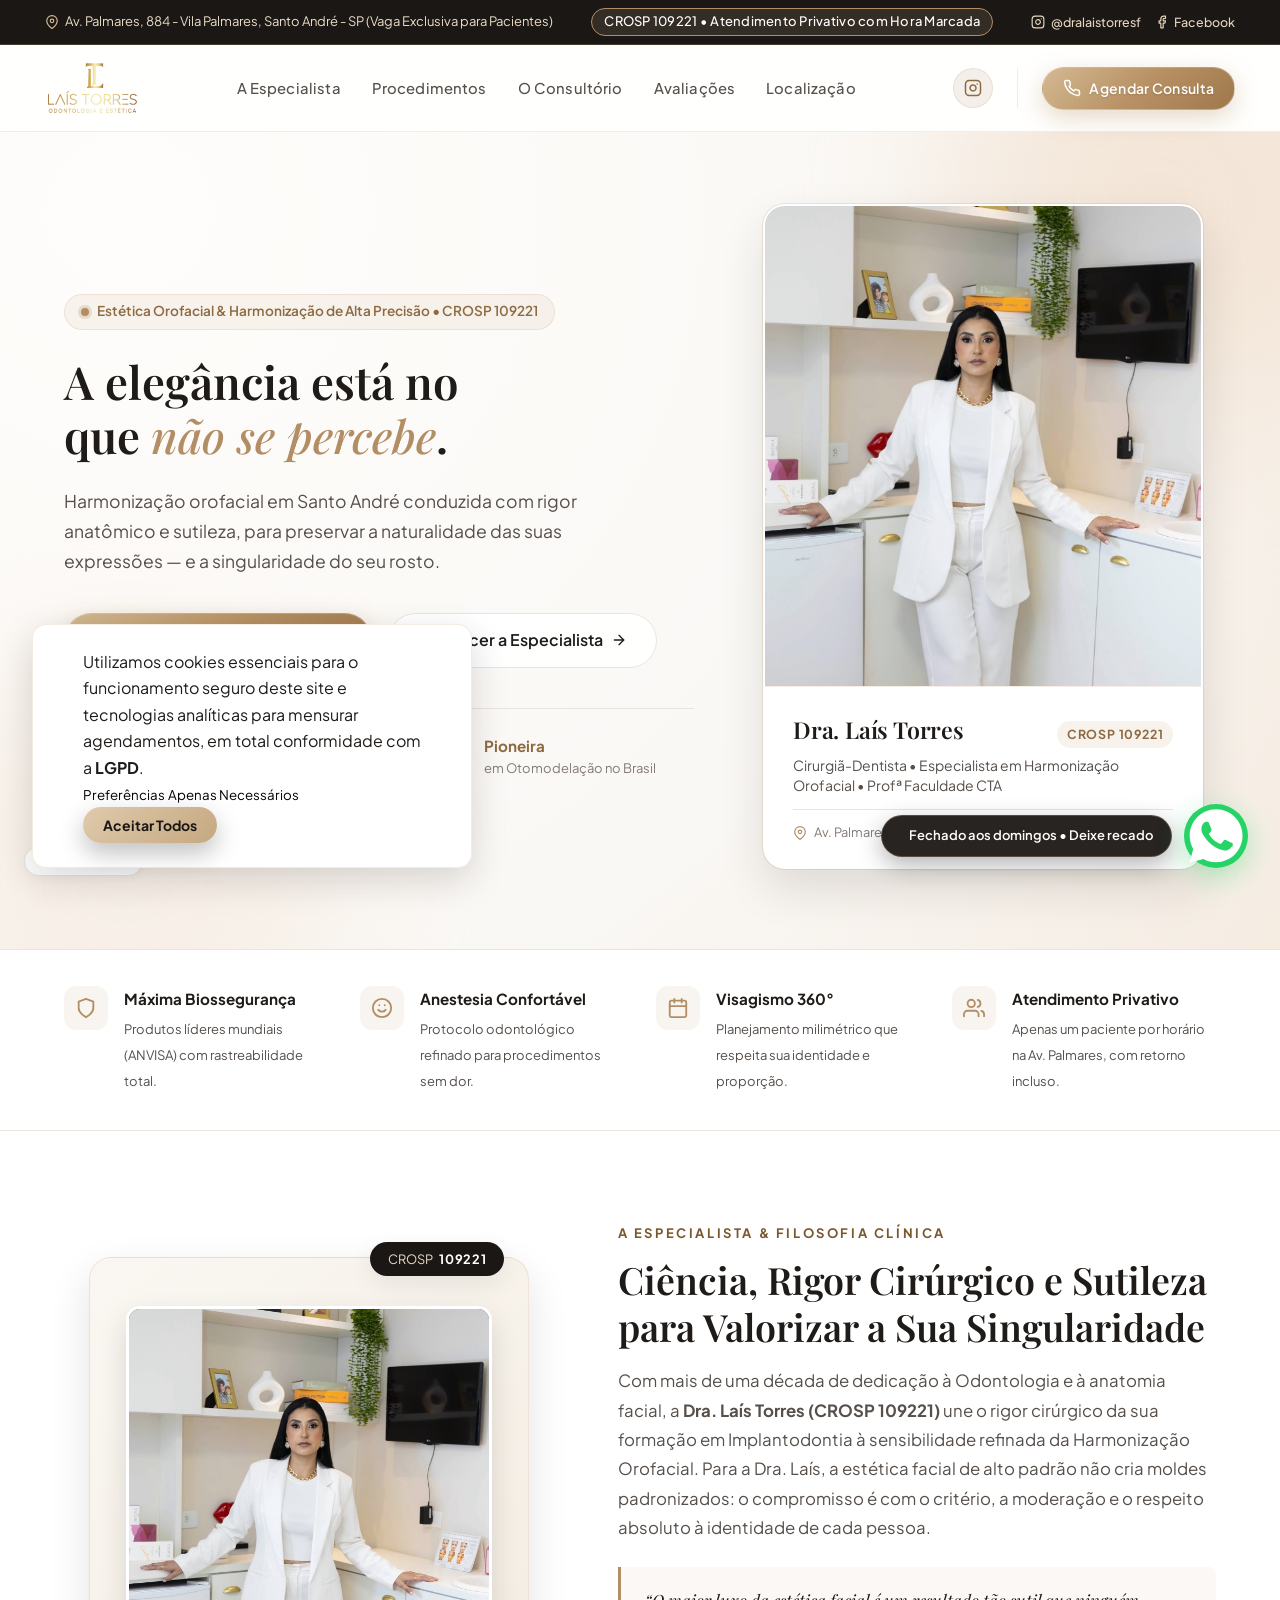
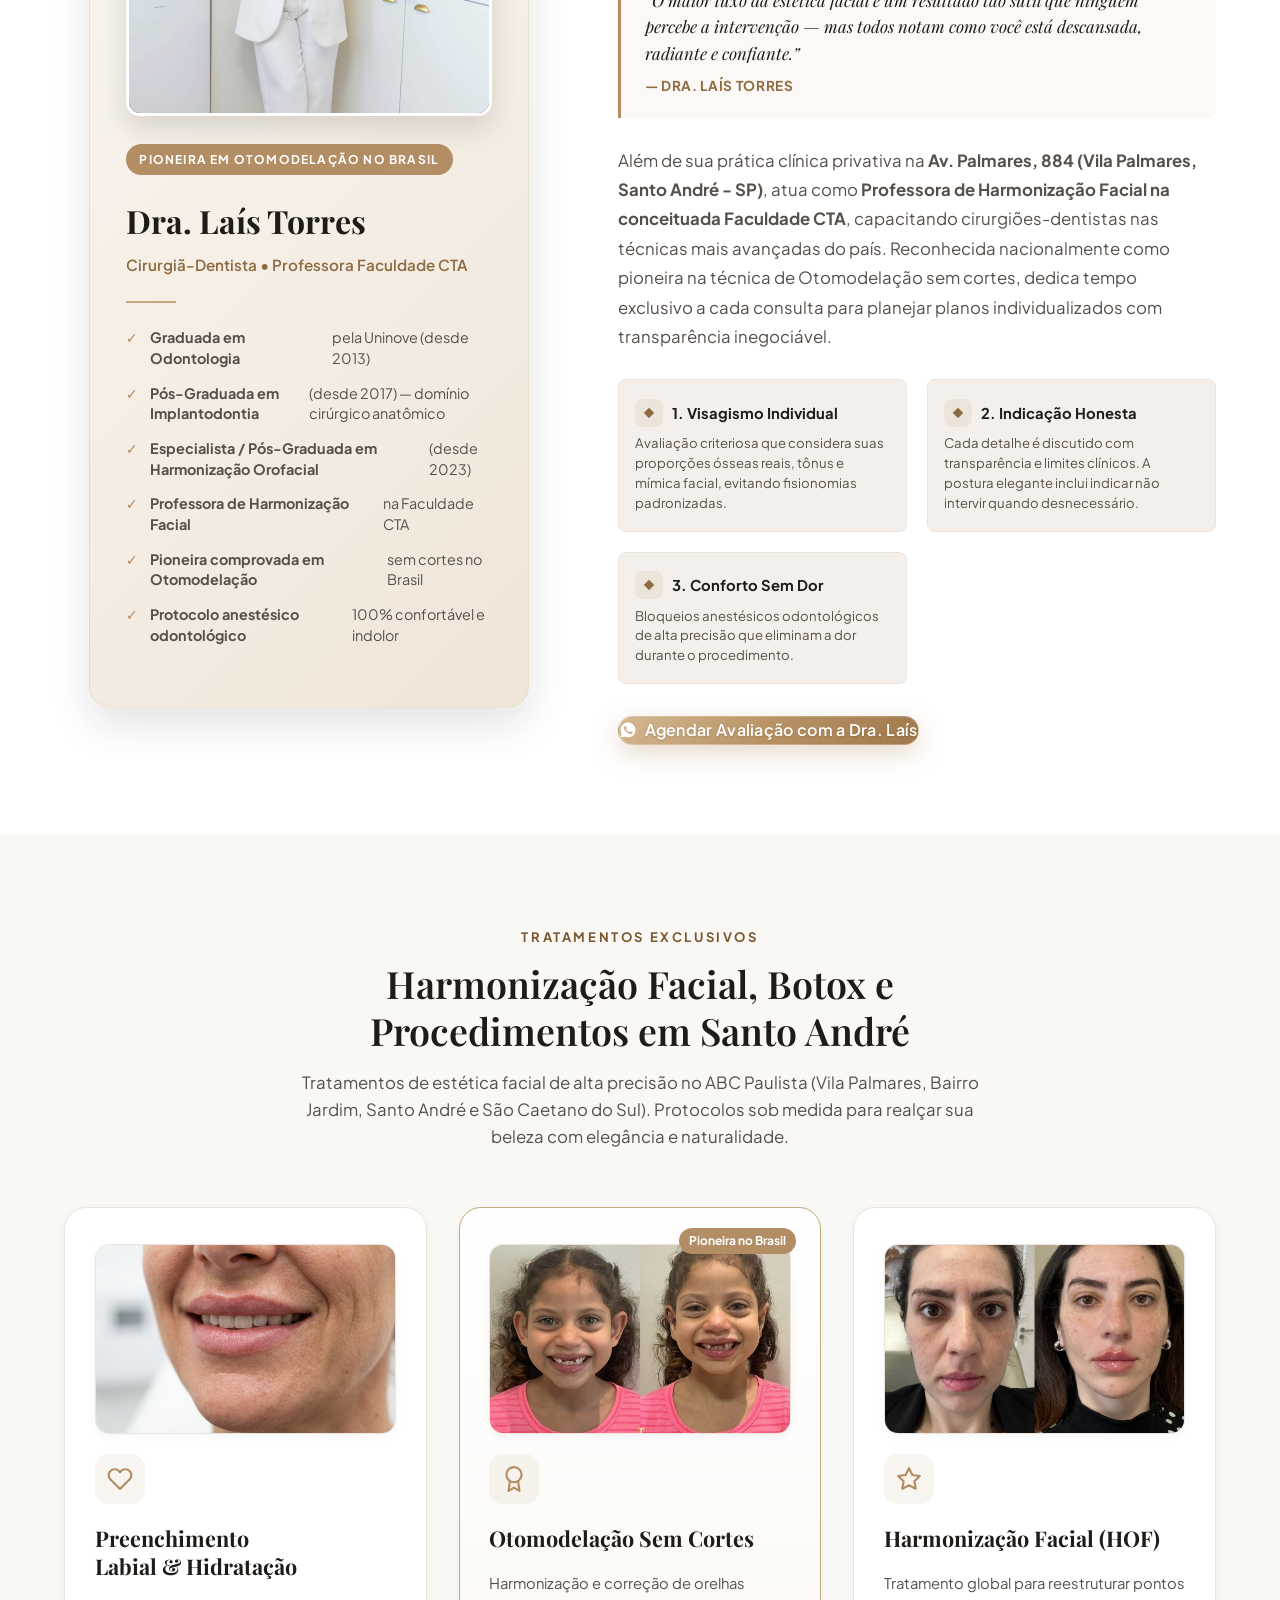
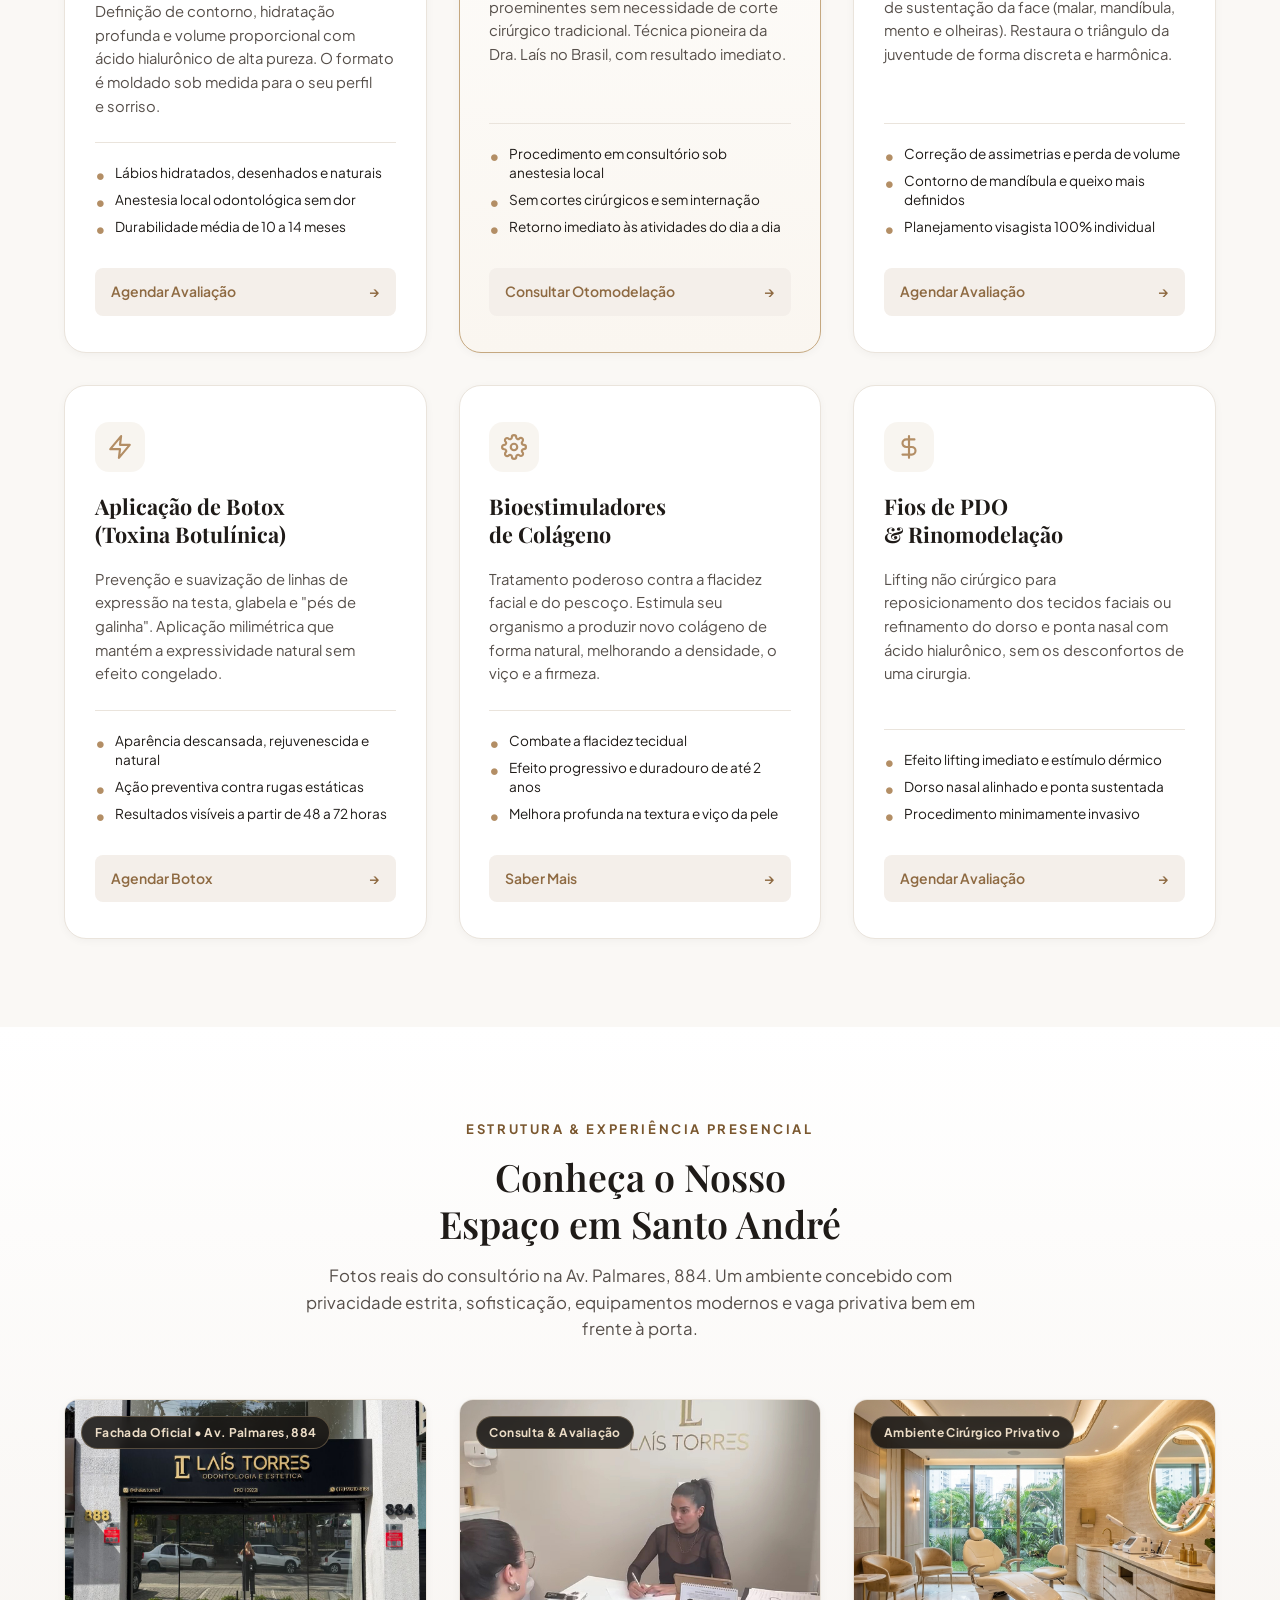
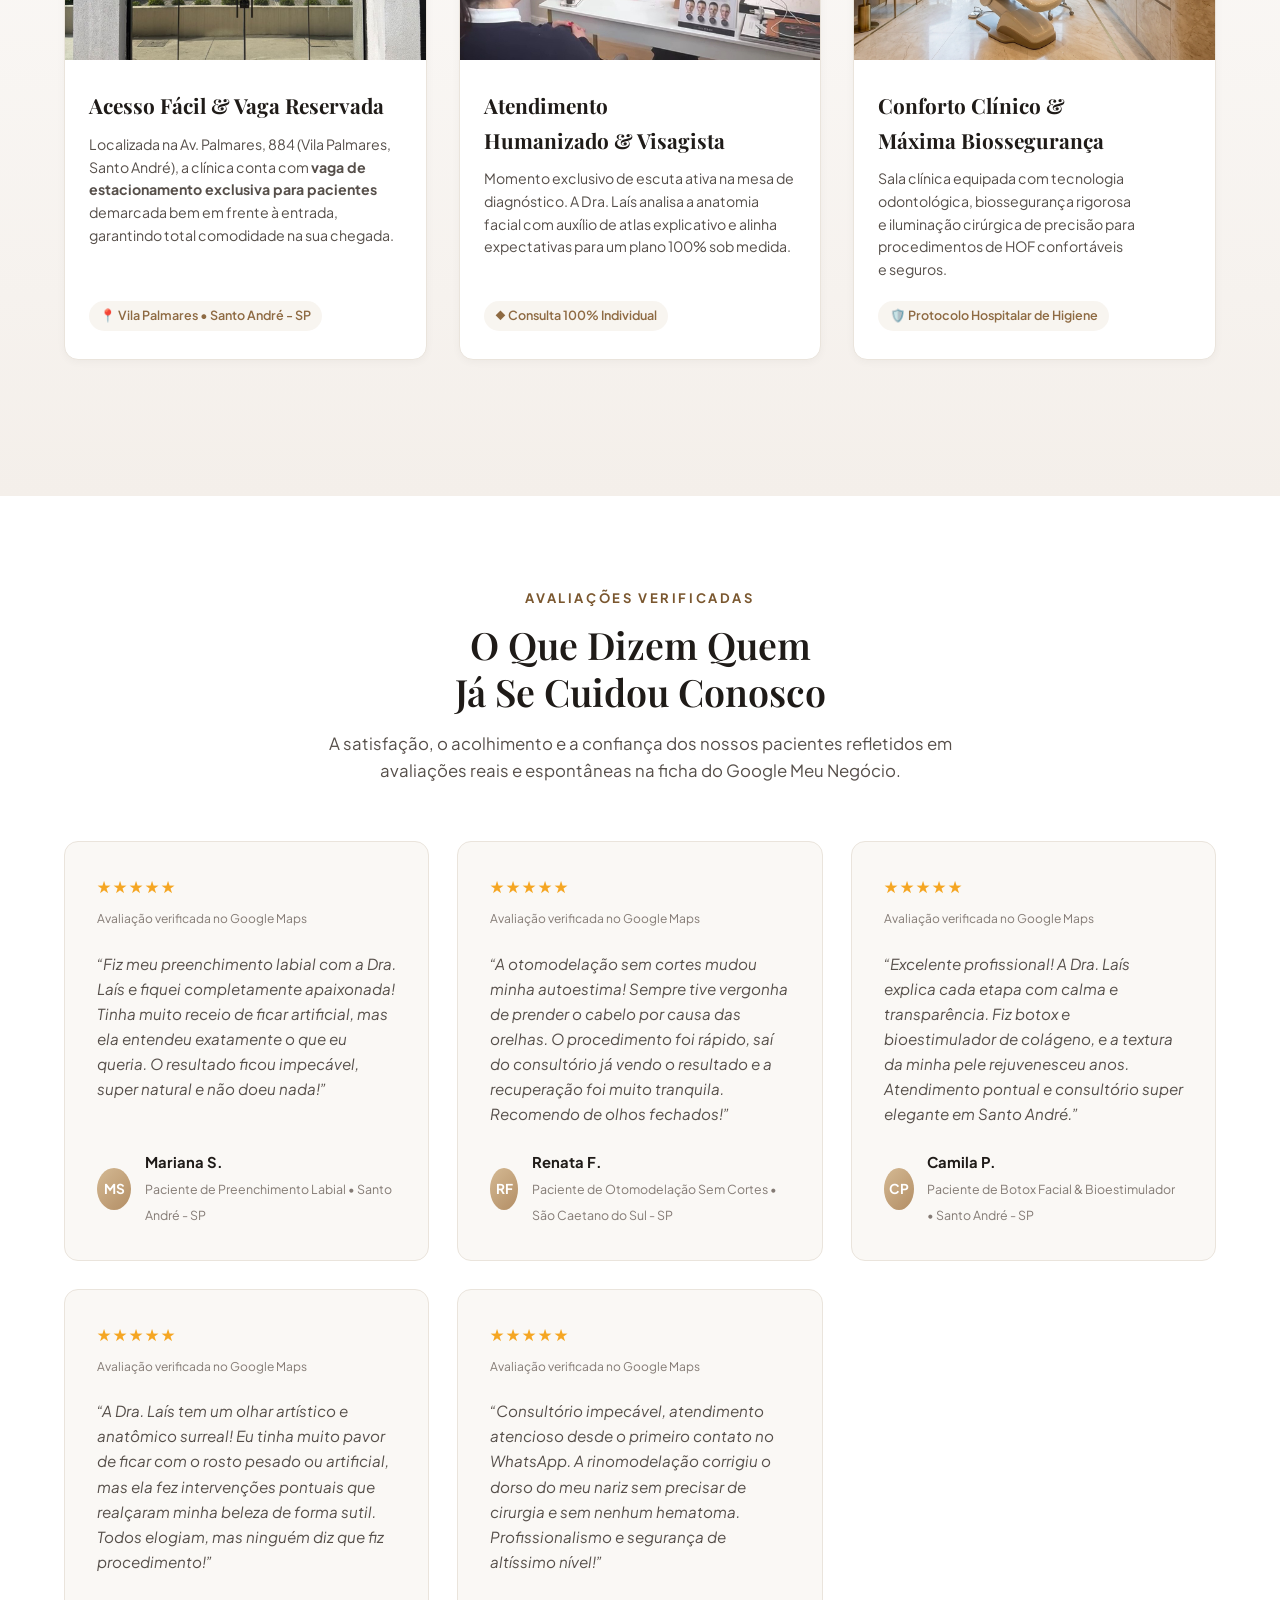
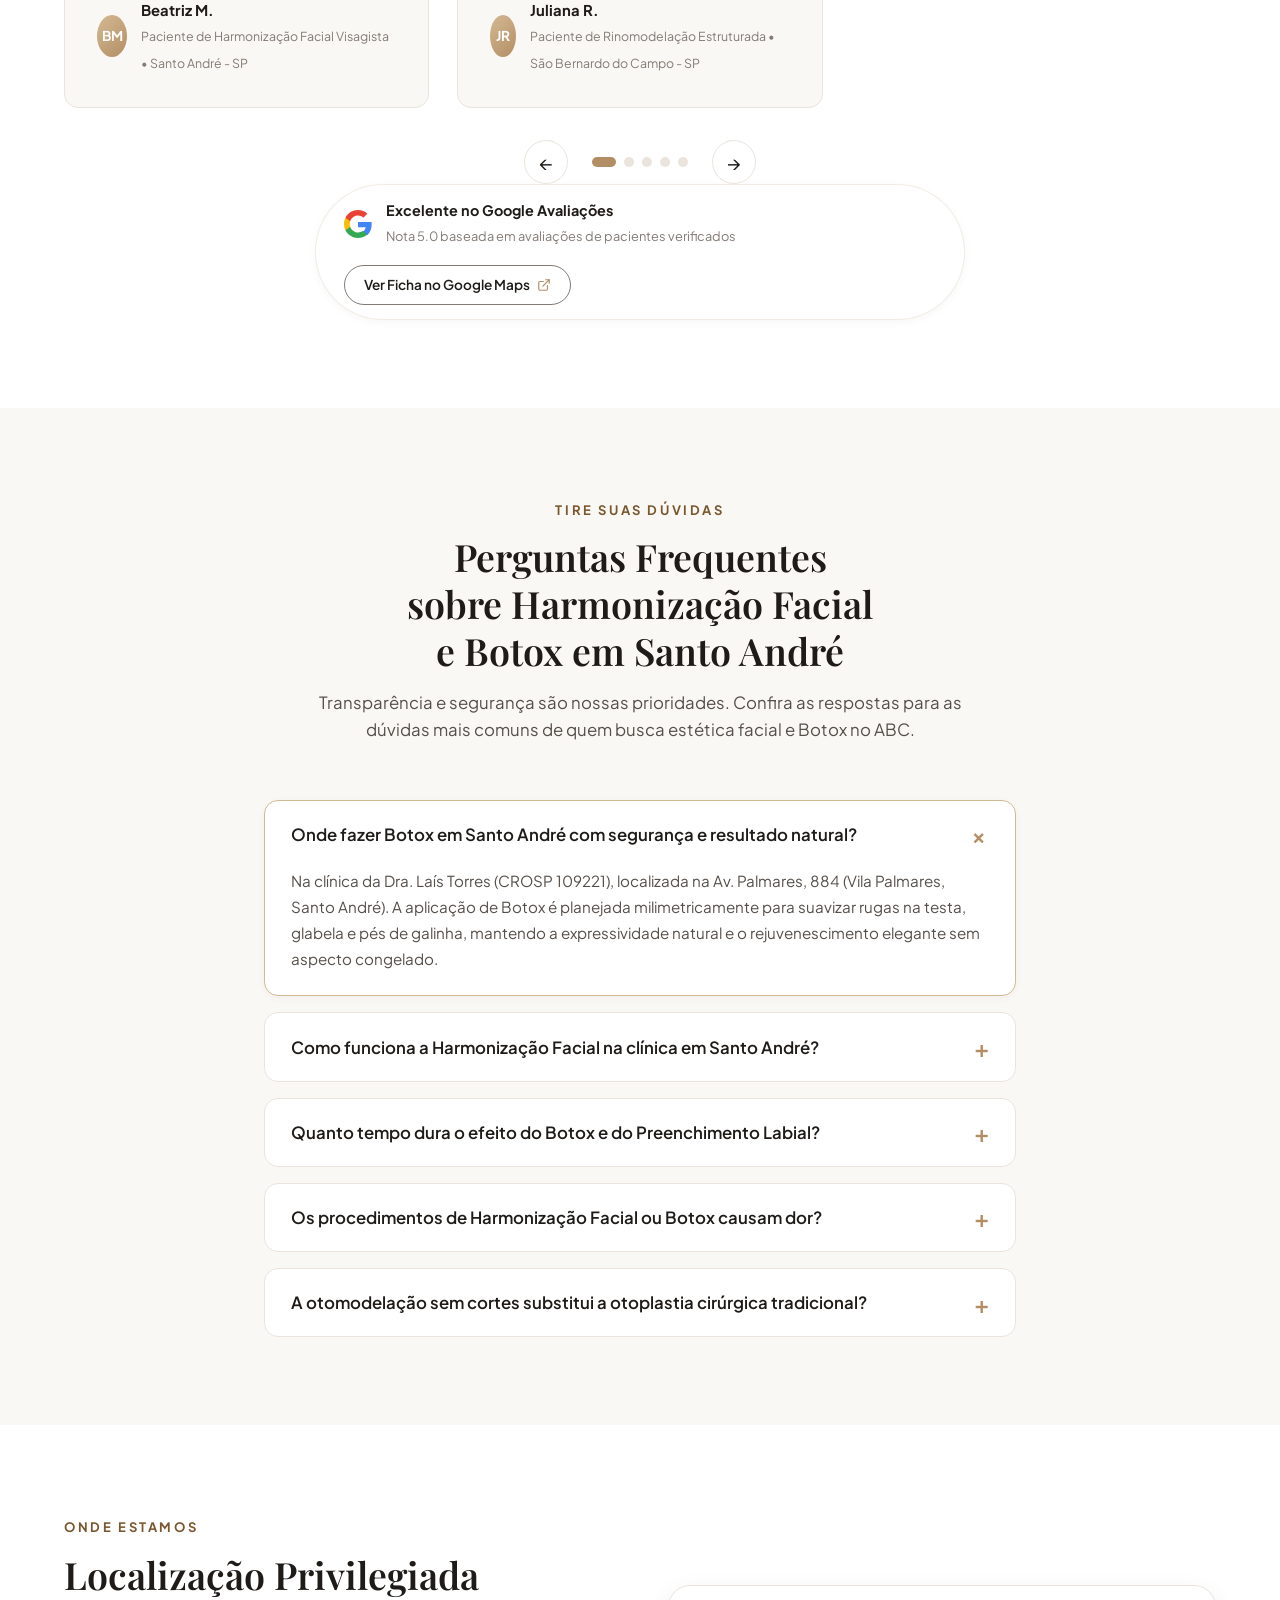
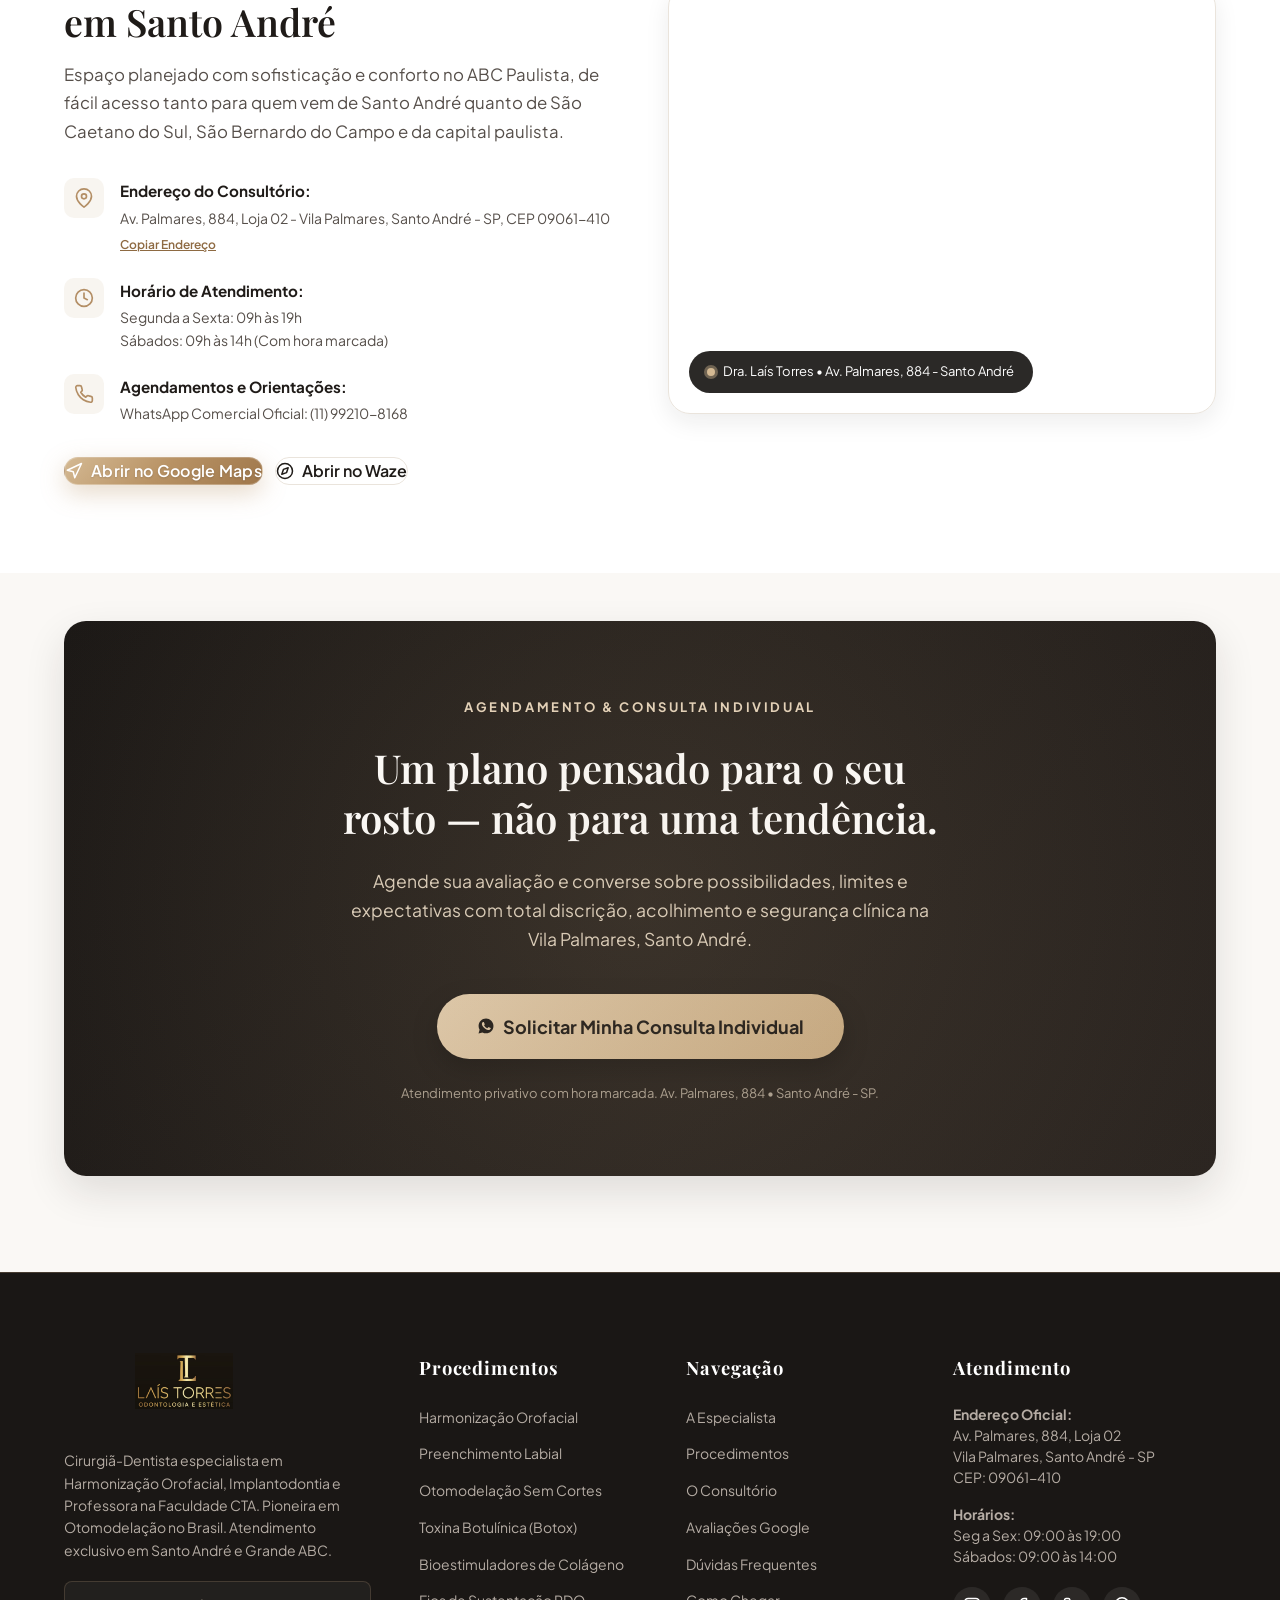
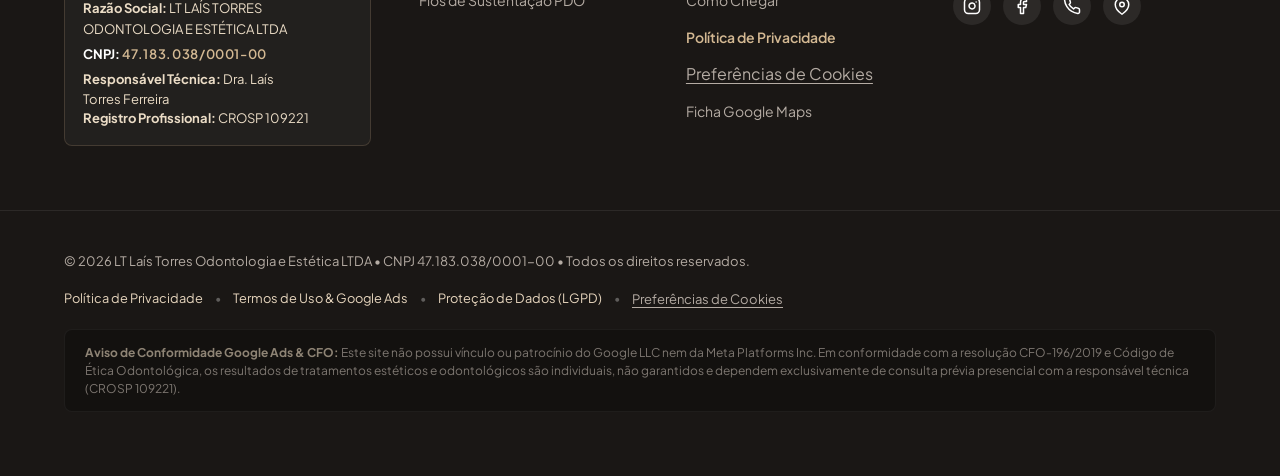
==== commit 1f1e6f5d: "feat(procedimentos): atualizar fotos reais de otomodelacao e harmonizacao facial e remover termo red" ====
--- a/index.html
+++ b/index.html
@@ -385,7 +385,7 @@
           </h1>
 
           <p class="hero-description">
-            Harmonização orofacial e estética facial em Santo André conduzidas com rigor anatômico e sutileza, para preservar a naturalidade das suas expressões — e a singularidade do seu rosto.
+            Harmonização orofacial em Santo André conduzida com rigor anatômico e sutileza, para preservar a naturalidade das suas expressões — e a singularidade do seu rosto.
           </p>
 
           <div class="hero-cta-group">
@@ -609,7 +609,7 @@
           <article class="procedure-card card-featured">
             <div class="procedure-badge badge-gold">Pioneira no Brasil</div>
             <div class="procedure-image-wrap">
-              <img src="assets/otomodelacao-perfil-real.jpg" alt="Otomodelação sem cortes com a Dra. Laís Torres - Pioneira no Brasil" class="procedure-img" width="1024" height="765" loading="lazy" decoding="async" />
+              <img src="assets/otomodelacao-caso-real.jpg" alt="Antes e Depois de Otomodelação sem cortes com a Dra. Laís Torres - Pioneira no Brasil" class="procedure-img" width="576" height="578" loading="lazy" decoding="async" />
             </div>
             <div class="procedure-header">
               <div class="procedure-icon">
@@ -636,7 +636,7 @@
           <!-- Card 3: Harmonização Orofacial Completa -->
           <article class="procedure-card">
             <div class="procedure-image-wrap">
-              <img src="assets/harmonizacao-facial-real.jpg" alt="Harmonização Facial e Avaliação Orofacial em Santo André - Dra. Laís Torres" class="procedure-img" width="1024" height="765" loading="lazy" decoding="async" />
+              <img src="assets/harmonizacao-facial-caso-real.jpg" alt="Antes e Depois de Harmonização Facial e Avaliação Orofacial em Santo André - Dra. Laís Torres" class="procedure-img" width="1024" height="1024" loading="lazy" decoding="async" />
             </div>
             <div class="procedure-header">
               <div class="procedure-icon">
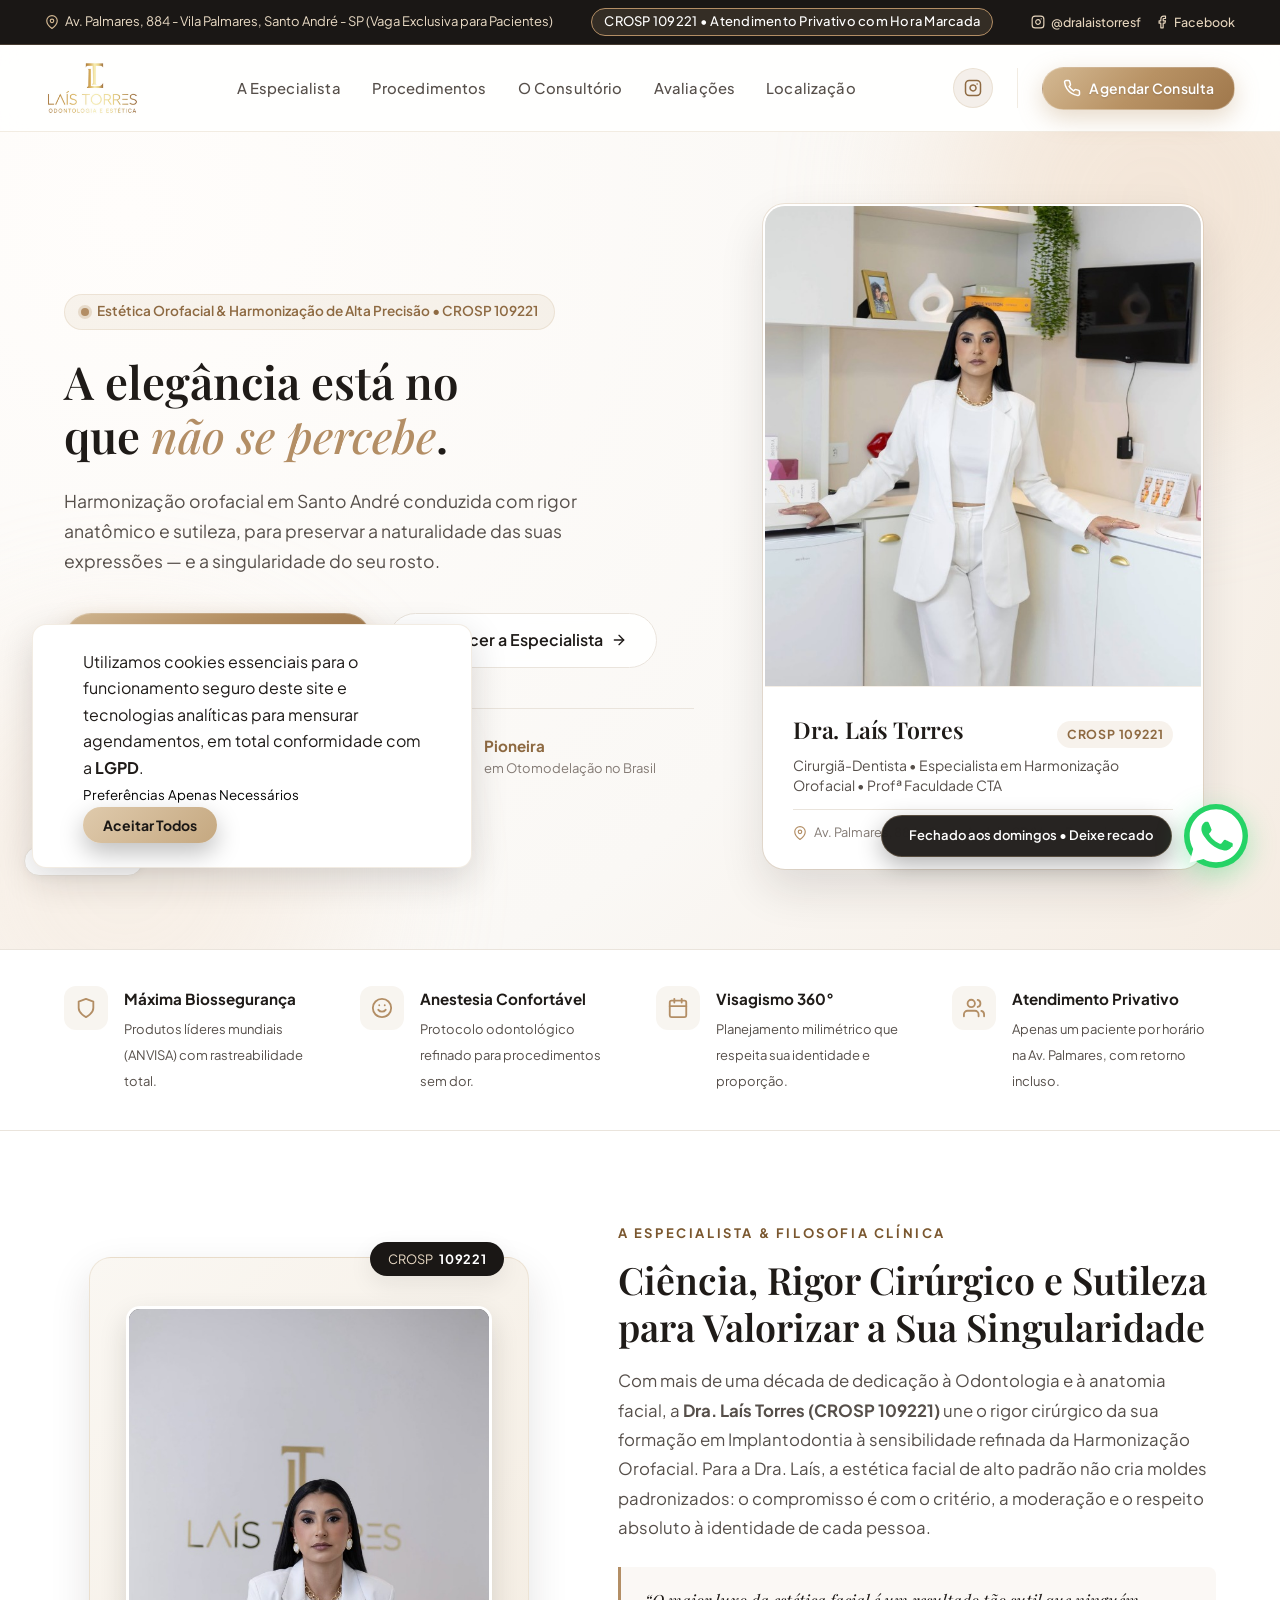
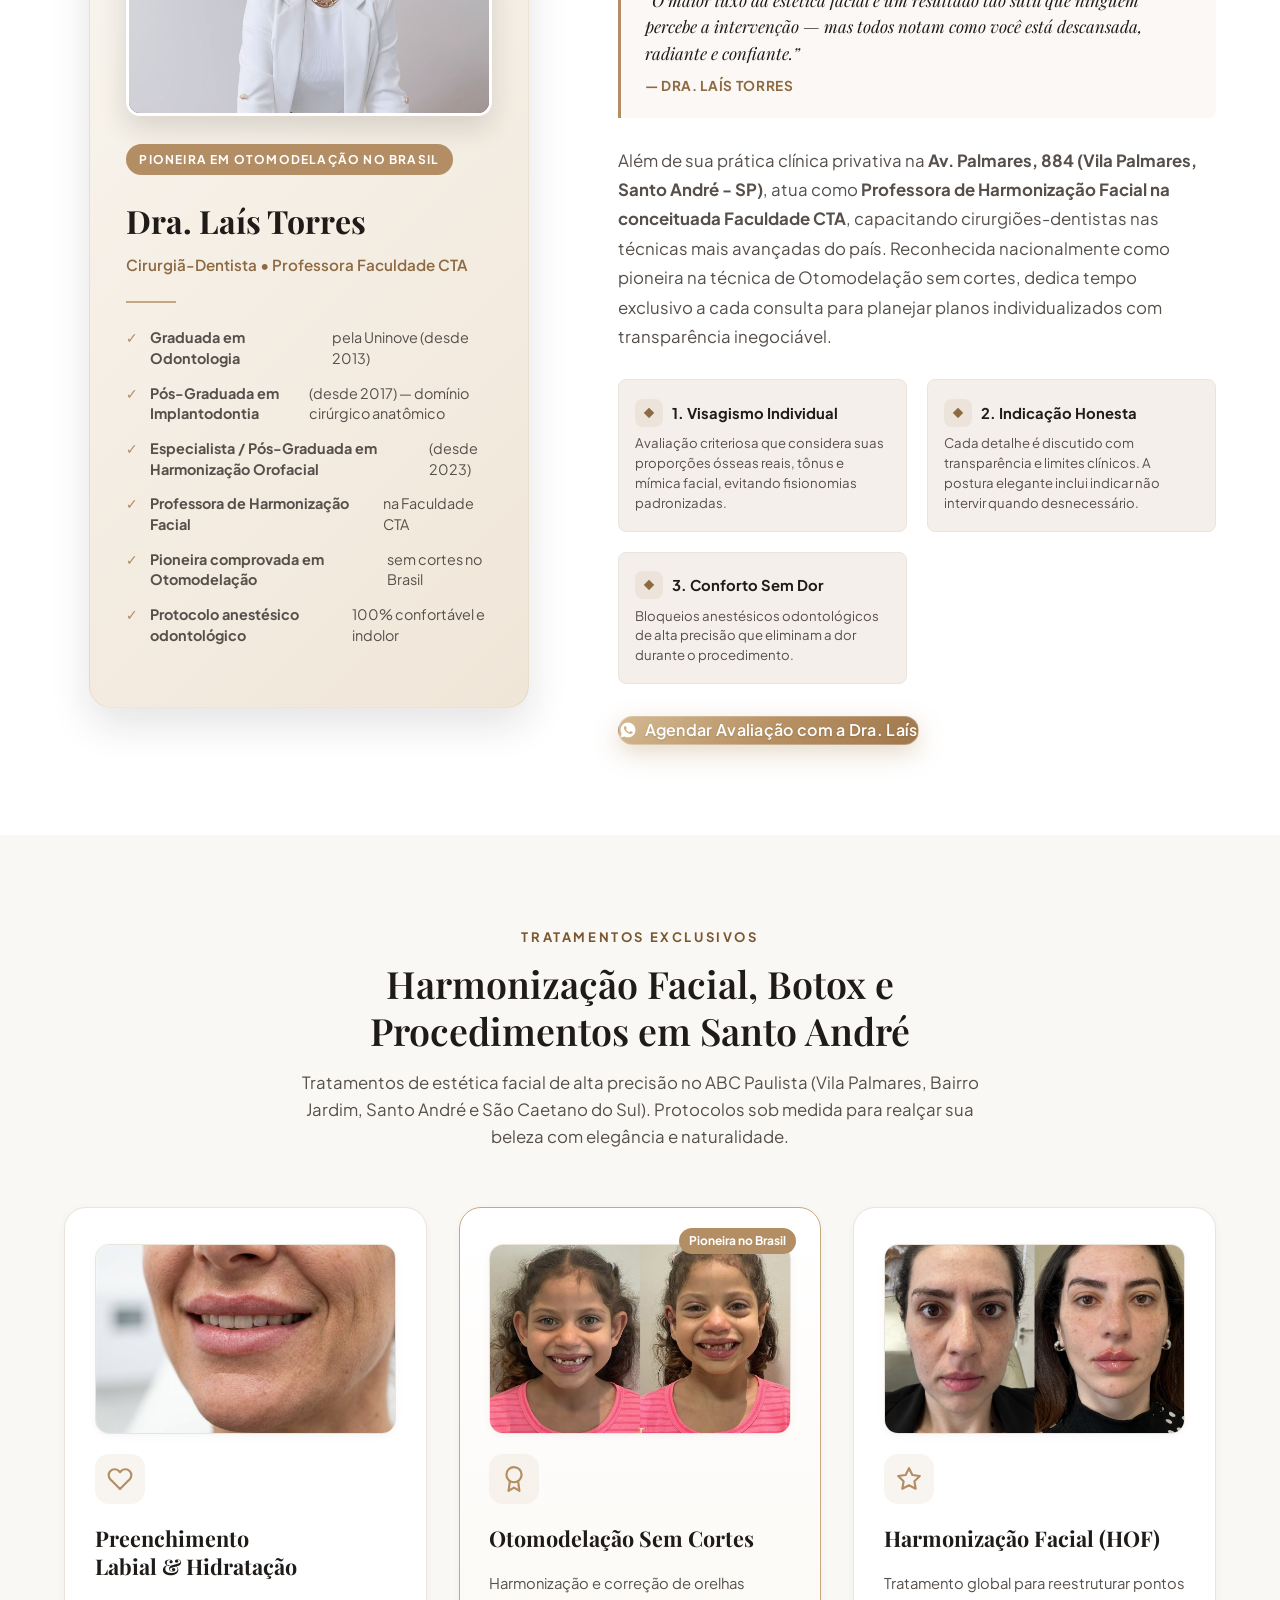
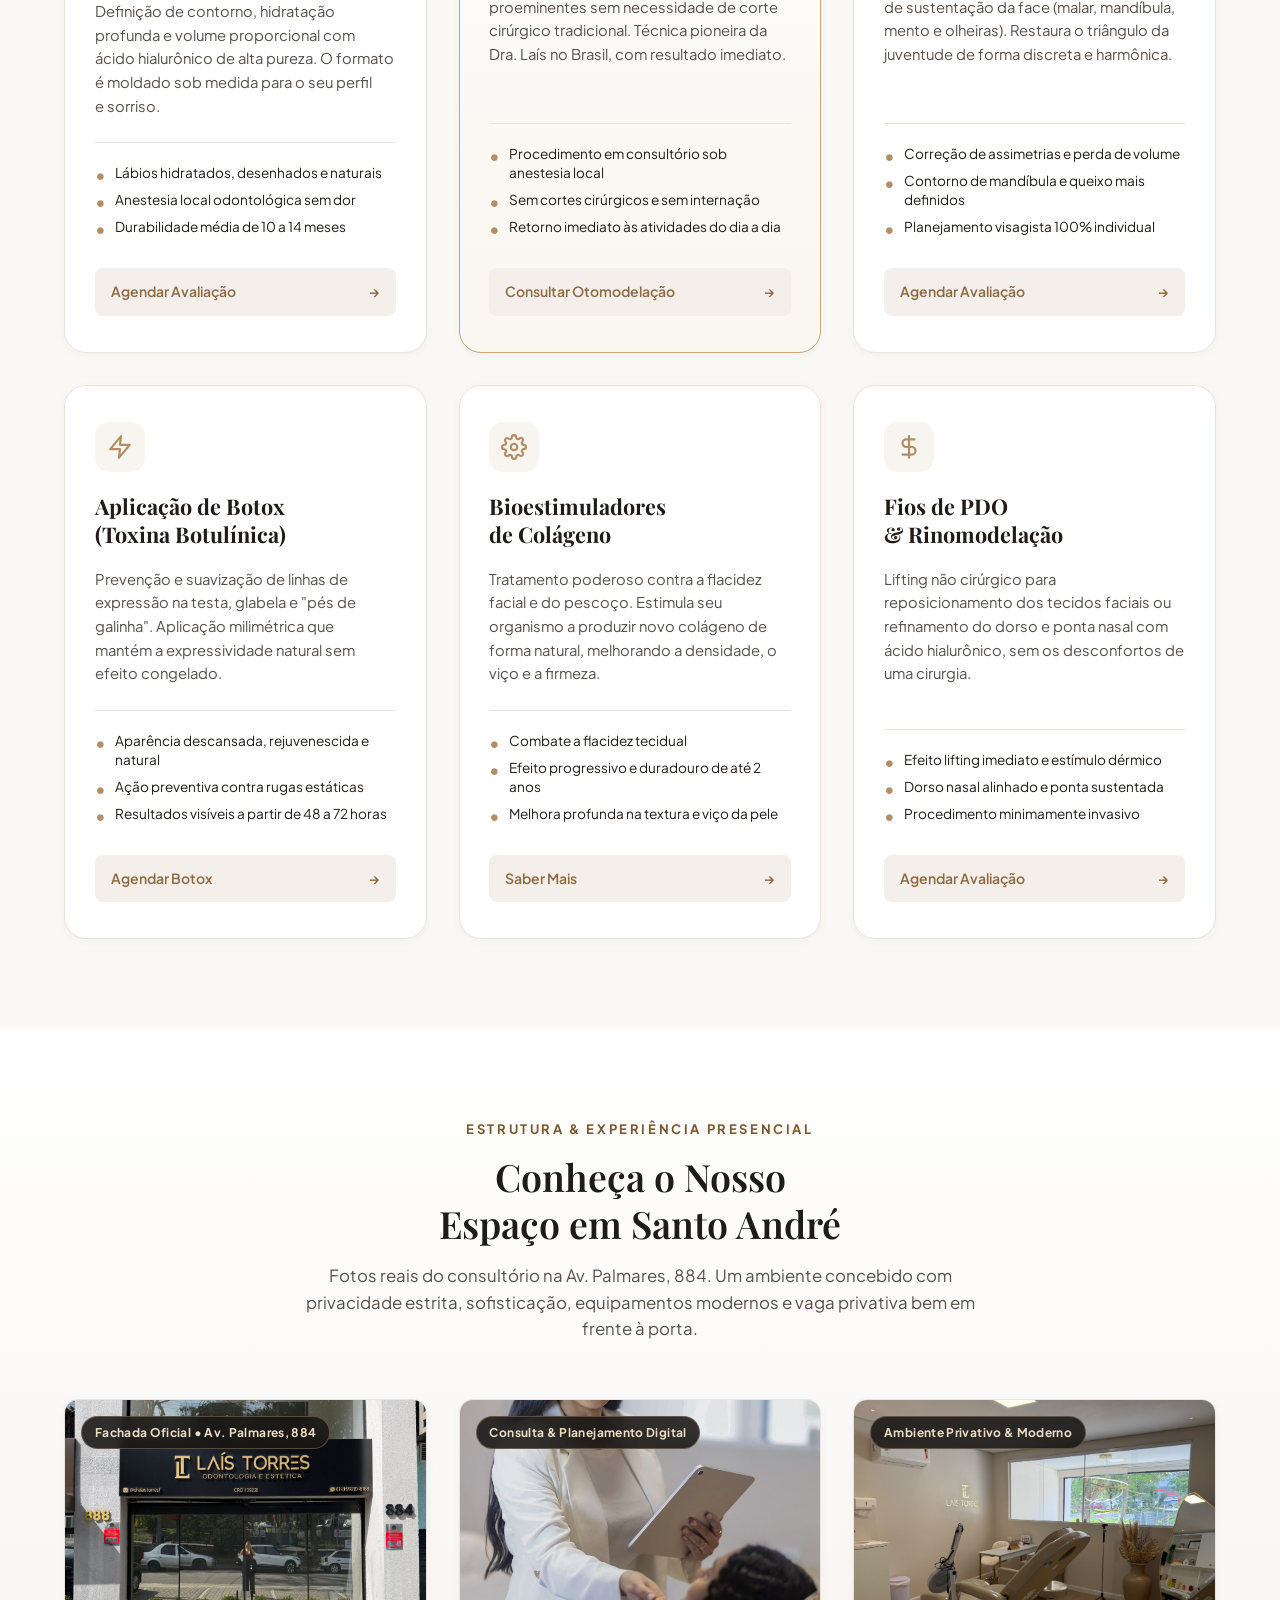
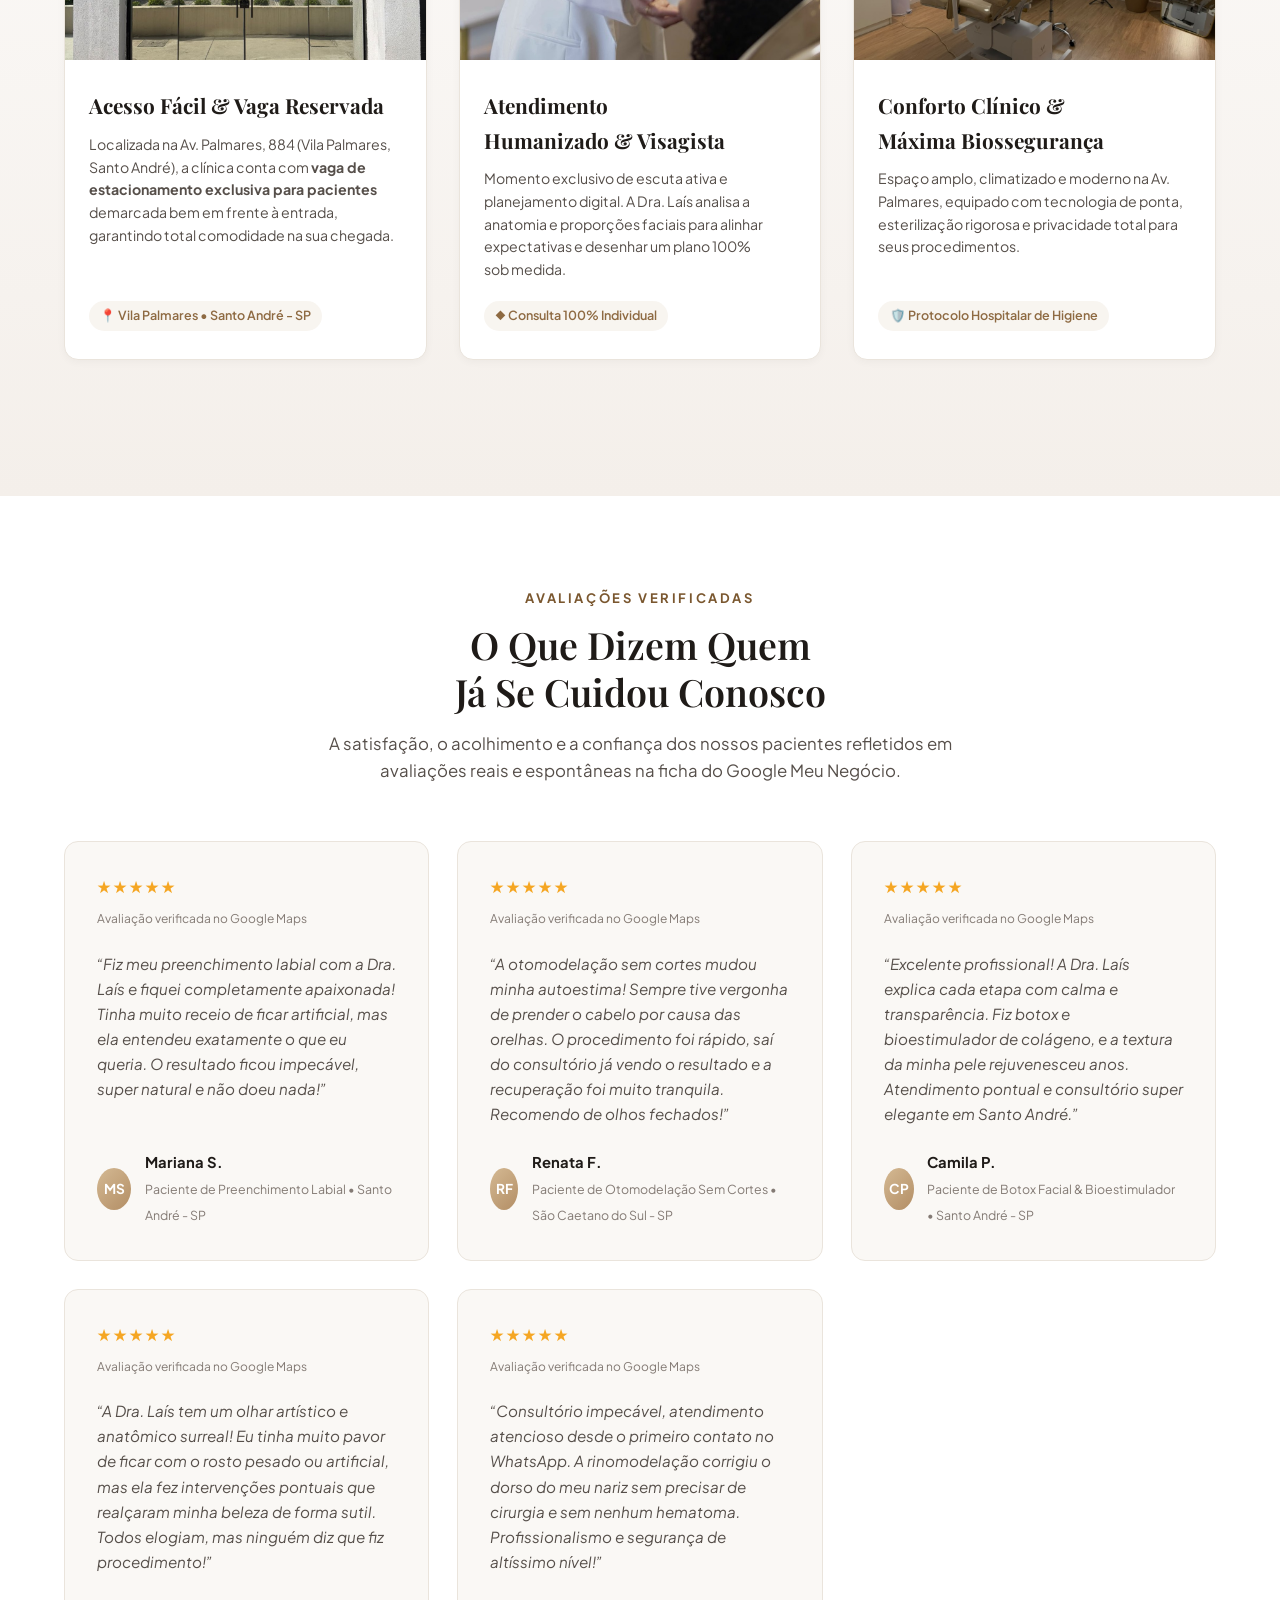
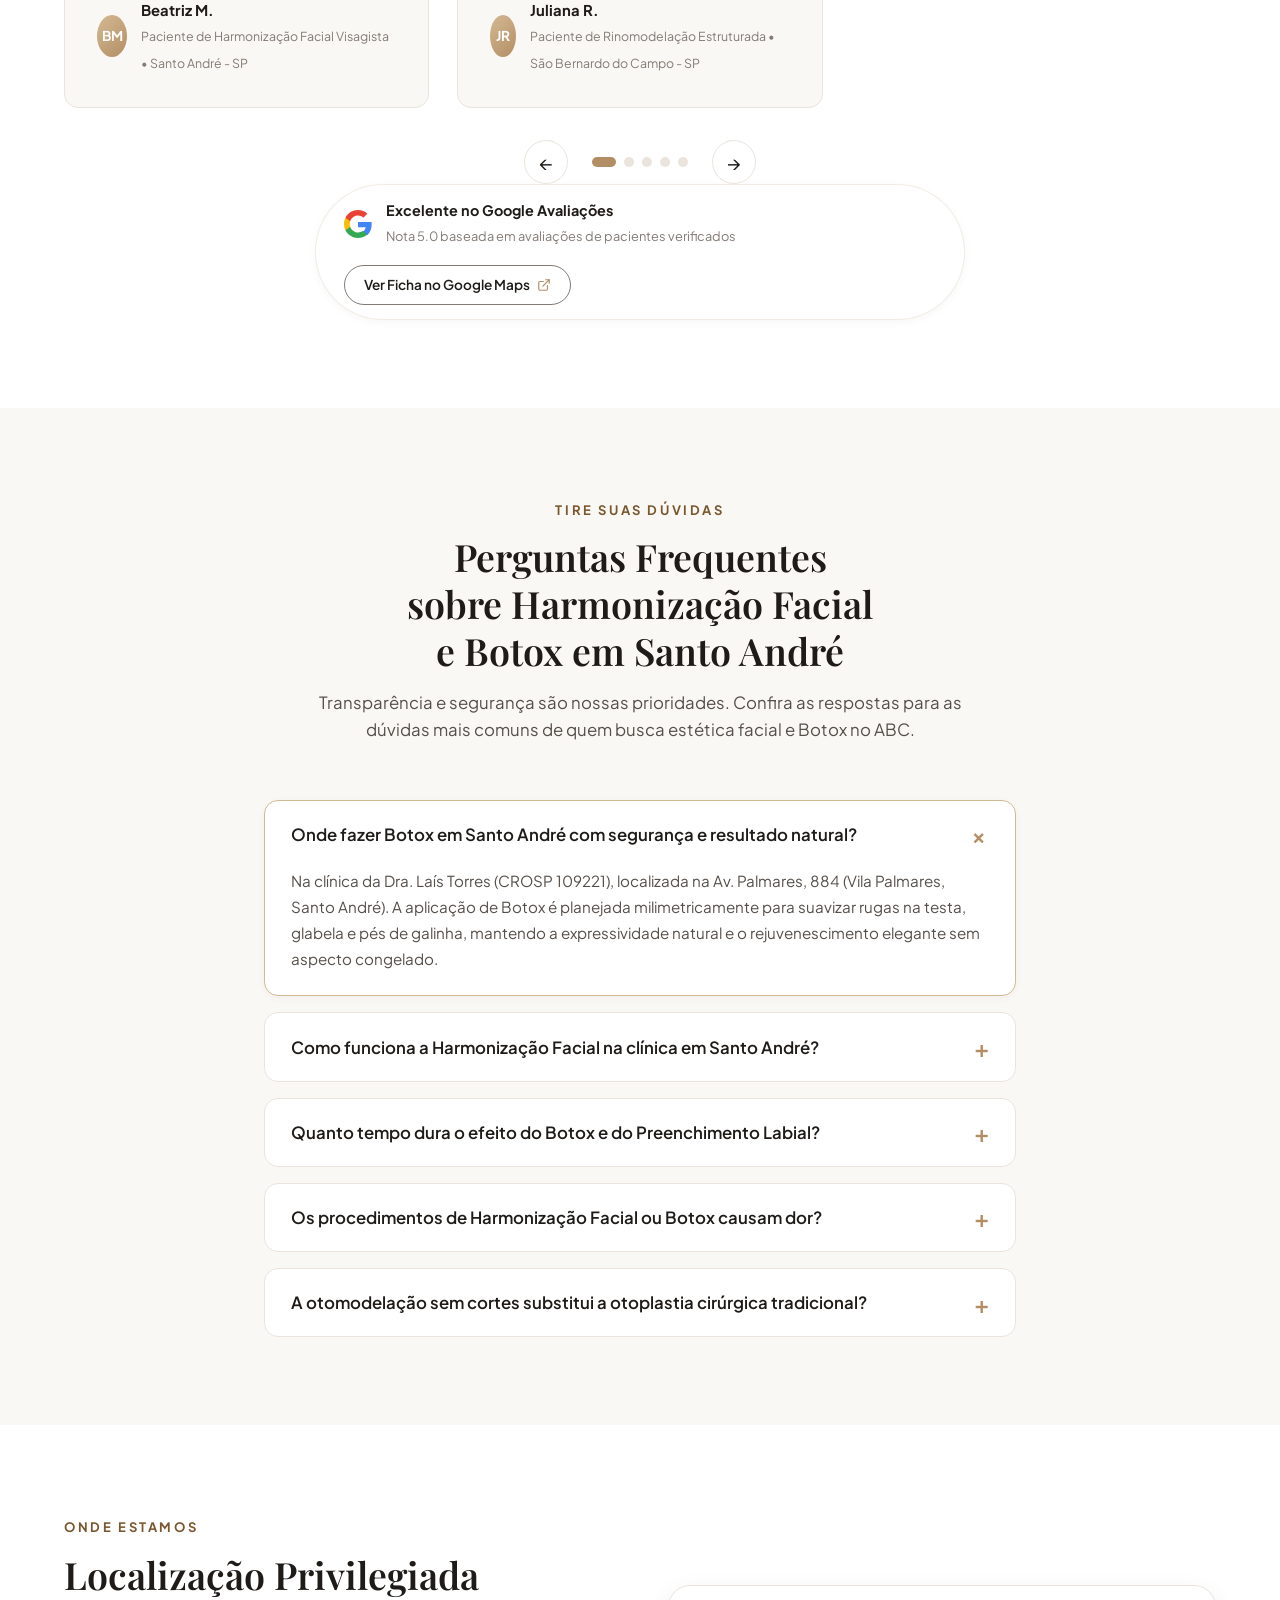
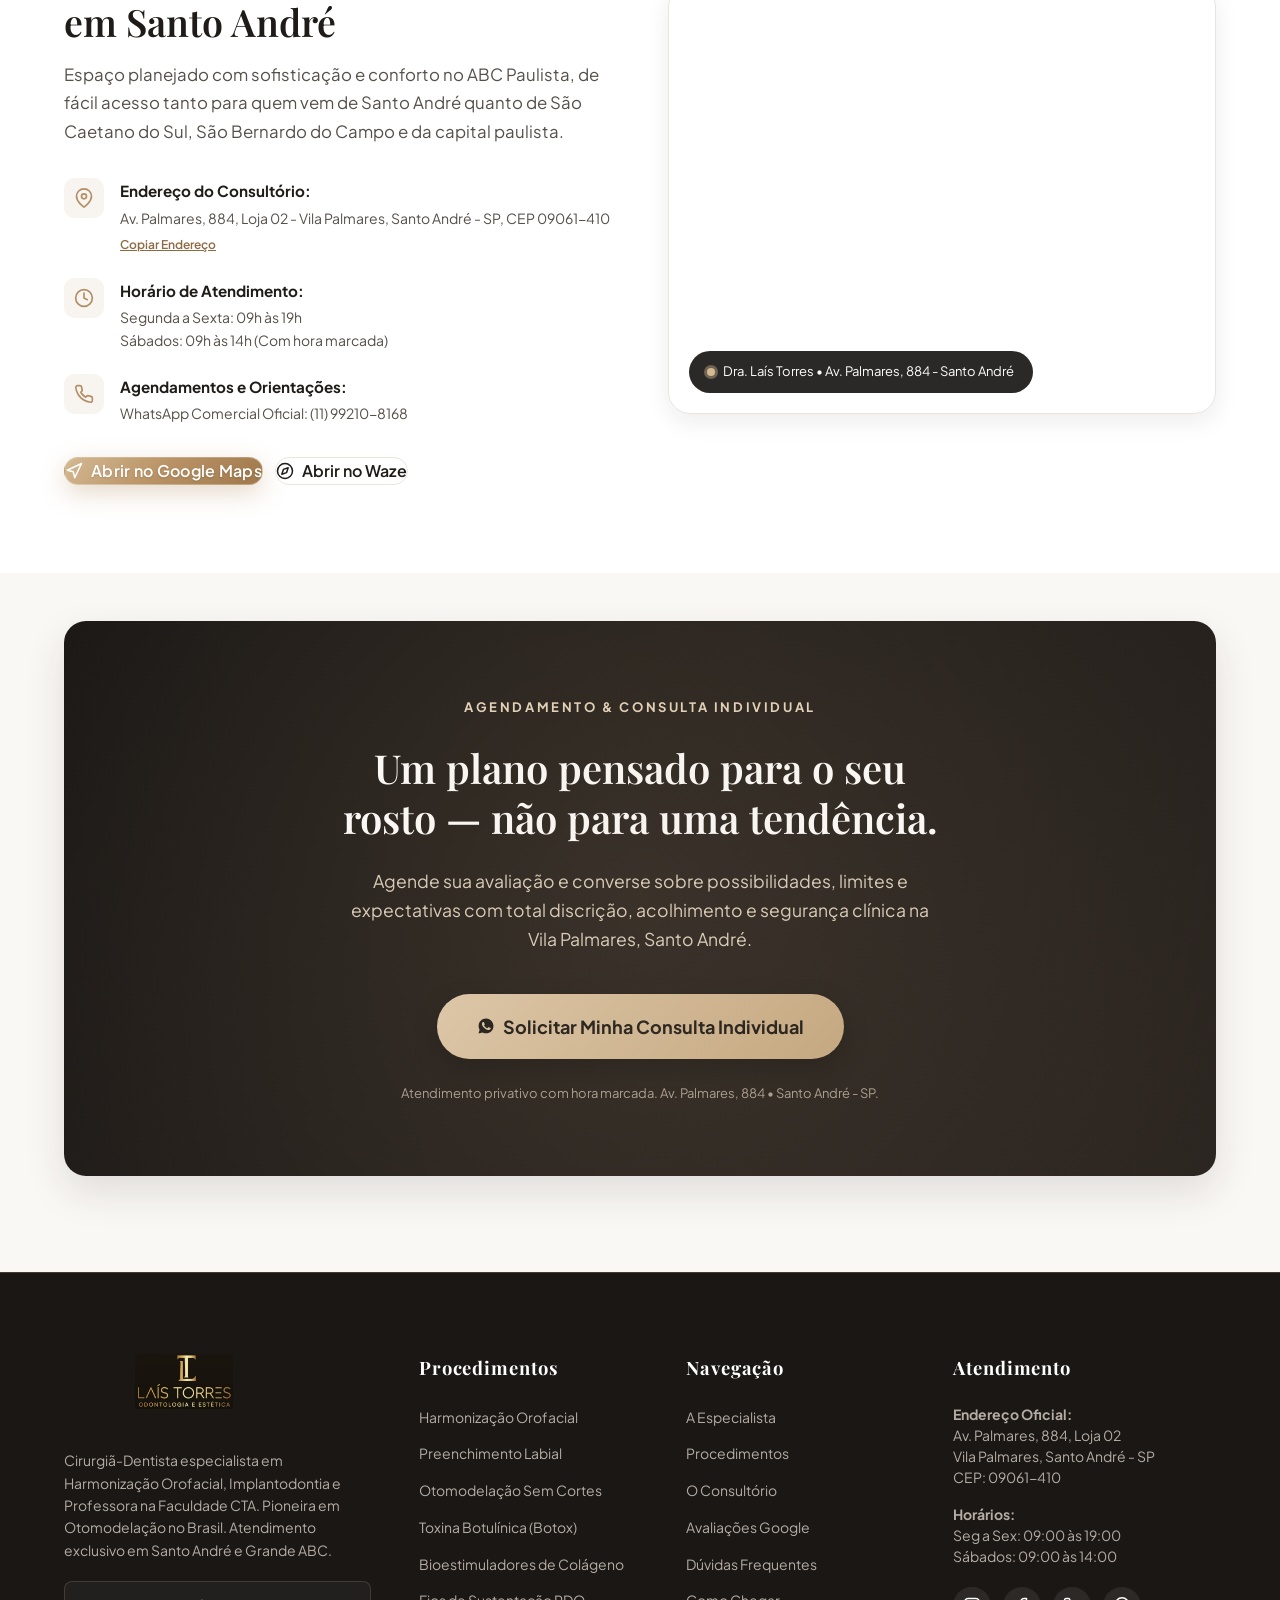
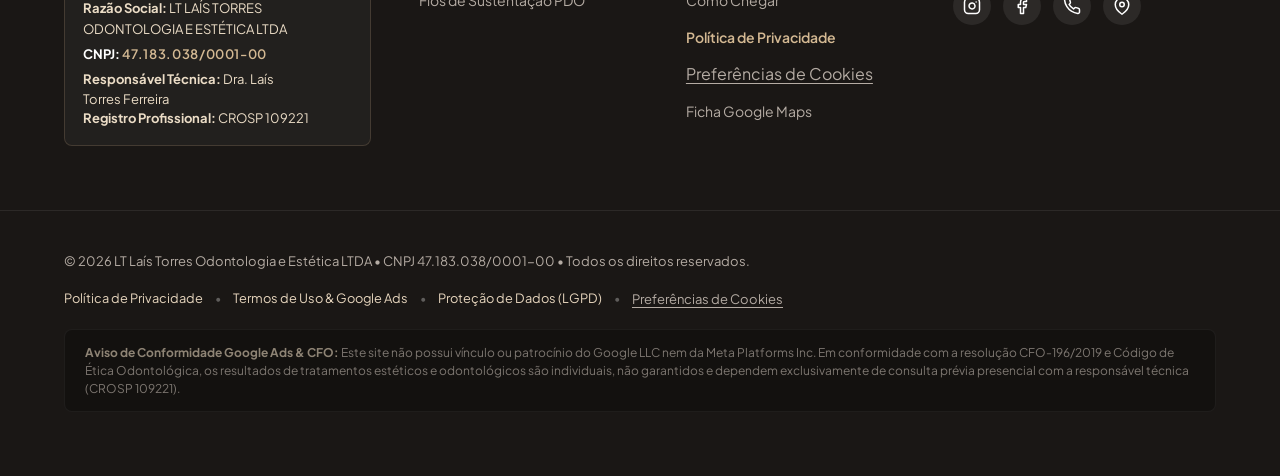
==== commit aa3f4e69: "feat(design): atualizar fotos reais do consultorio, atendimento com tablet e foto exclusiva da espec" ====
--- a/index.html
+++ b/index.html
@@ -491,7 +491,7 @@
         <div class="about-visual">
           <div class="about-card-frame">
             <div class="about-photo-wrapper">
-              <img src="assets/dra-lais-torres-consultorio.jpg" alt="Dra. Laís Torres Ferreira - Cirurgiã-Dentista CROSP 109221 e Professora de Harmonização Facial" class="about-specialist-photo" width="1000" height="1500" loading="lazy" decoding="async" />
+              <img src="assets/dra-lais-torres-oficial-mesa.jpg" alt="Dra. Laís Torres Ferreira - Cirurgiã-Dentista CROSP 109221 e Professora de Harmonização Facial" class="about-specialist-photo" width="682" height="1024" loading="lazy" decoding="async" />
             </div>
             <div class="about-initials-badge">
               <span>CROSP</span>
@@ -767,13 +767,13 @@
           <!-- Card 2: Dra. Laís em Atendimento -->
           <article class="clinic-gallery-card">
             <div class="clinic-gallery-img-wrap">
-              <img src="assets/dra-lais-atendimento-1.jpg" alt="Dra. Laís Torres em consulta com paciente, explicando o planejamento anatômico" class="clinic-gallery-img" width="576" height="1024" loading="lazy" decoding="async" />
-              <span class="clinic-gallery-tag">Consulta & Avaliação</span>
+              <img src="assets/dra-lais-atendimento-tablet.jpg" alt="Dra. Laís Torres em avaliação visagista com paciente utilizando planejamento digital em Santo André" class="clinic-gallery-img" width="682" height="1024" loading="lazy" decoding="async" />
+              <span class="clinic-gallery-tag">Consulta & Planejamento Digital</span>
             </div>
             <div class="clinic-gallery-body">
               <h3 class="clinic-gallery-title">Atendimento Humanizado & Visagista</h3>
               <p class="clinic-gallery-text">
-                Momento exclusivo de escuta ativa na mesa de diagnóstico. A Dra. Laís analisa a anatomia facial com auxílio de atlas explicativo e alinha expectativas para um plano 100% sob medida.
+                Momento exclusivo de escuta ativa e planejamento digital. A Dra. Laís analisa a anatomia e proporções faciais para alinhar expectativas e desenhar um plano 100% sob medida.
               </p>
               <div class="clinic-gallery-badge">
                 <span>◆ Consulta 100% Individual</span>
@@ -784,13 +784,13 @@
           <!-- Card 3: Consultório Privativo -->
           <article class="clinic-gallery-card">
             <div class="clinic-gallery-img-wrap">
-              <img src="assets/clinica-consultorio.jpg" alt="Consultório privativo e cadeira de atendimento com esterilização cirúrgica na Av. Palmares" class="clinic-gallery-img" width="1024" height="768" loading="lazy" decoding="async" />
-              <span class="clinic-gallery-tag">Ambiente Cirúrgico Privativo</span>
+              <img src="assets/clinica-consultorio-real.jpg" alt="Consultório privativo moderno da Dra. Laís Torres na Av. Palmares, 884 com cadeira ergonômica e máxima biossegurança" class="clinic-gallery-img" width="1024" height="768" loading="lazy" decoding="async" />
+              <span class="clinic-gallery-tag">Ambiente Privativo & Moderno</span>
             </div>
             <div class="clinic-gallery-body">
               <h3 class="clinic-gallery-title">Conforto Clínico & Máxima Biossegurança</h3>
               <p class="clinic-gallery-text">
-                Sala clínica equipada com tecnologia odontológica, biossegurança rigorosa e iluminação cirúrgica de precisão para procedimentos de HOF confortáveis e seguros.
+                Espaço amplo, climatizado e moderno na Av. Palmares, equipado com tecnologia de ponta, esterilização rigorosa e privacidade total para seus procedimentos.
               </p>
               <div class="clinic-gallery-badge">
                 <span>🛡️ Protocolo Hospitalar de Higiene</span>
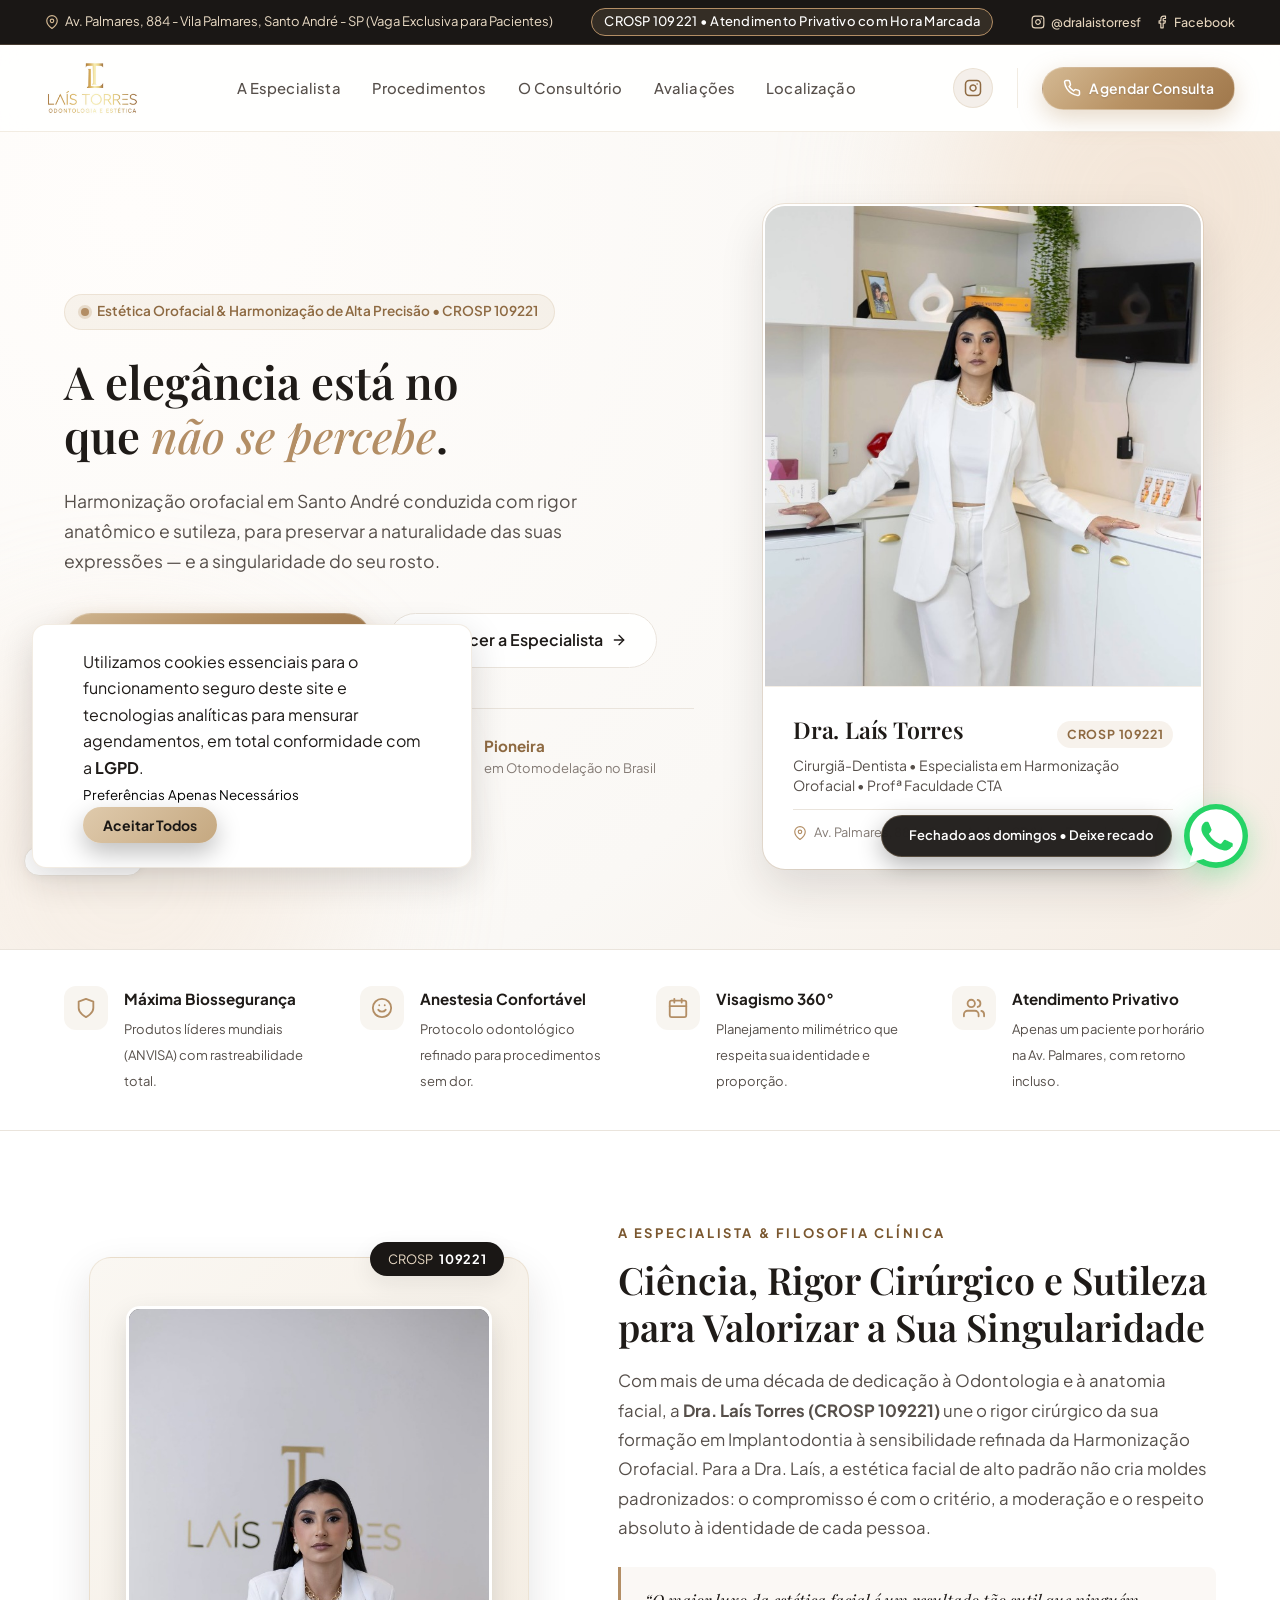
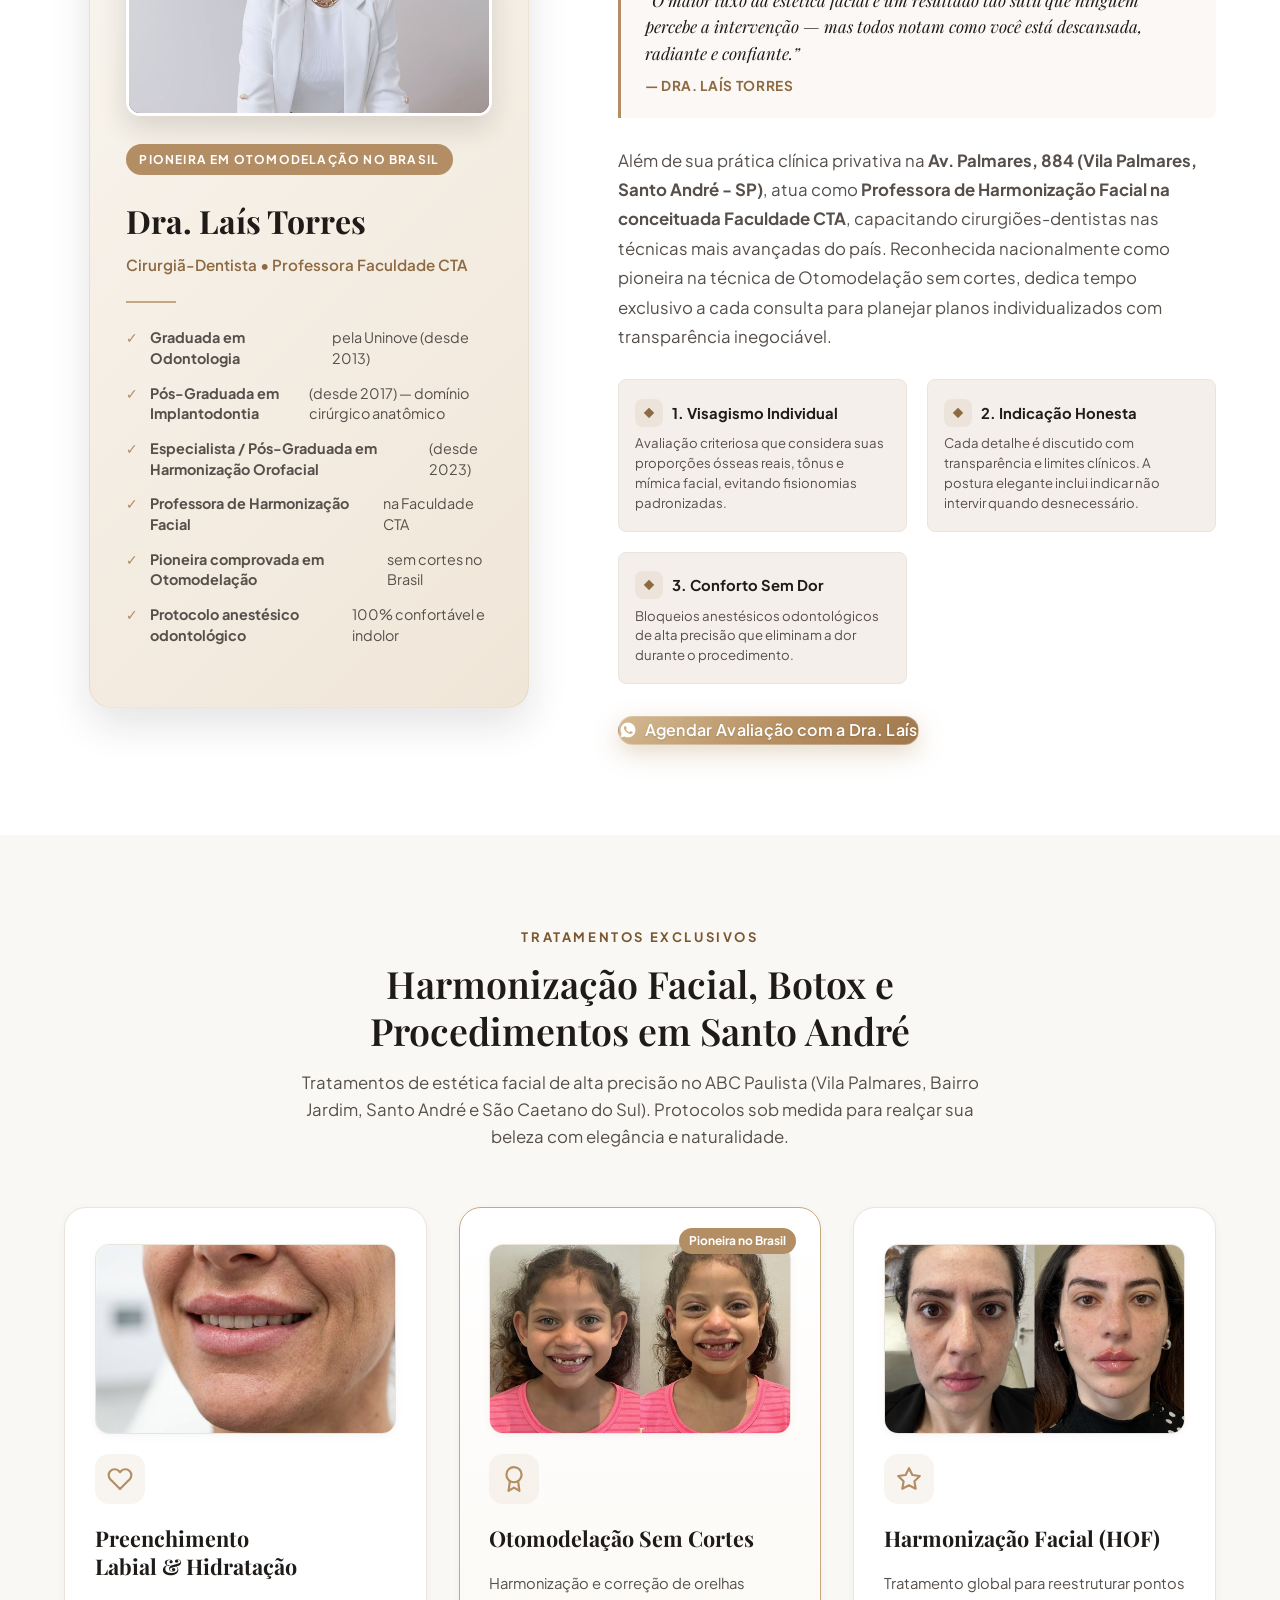
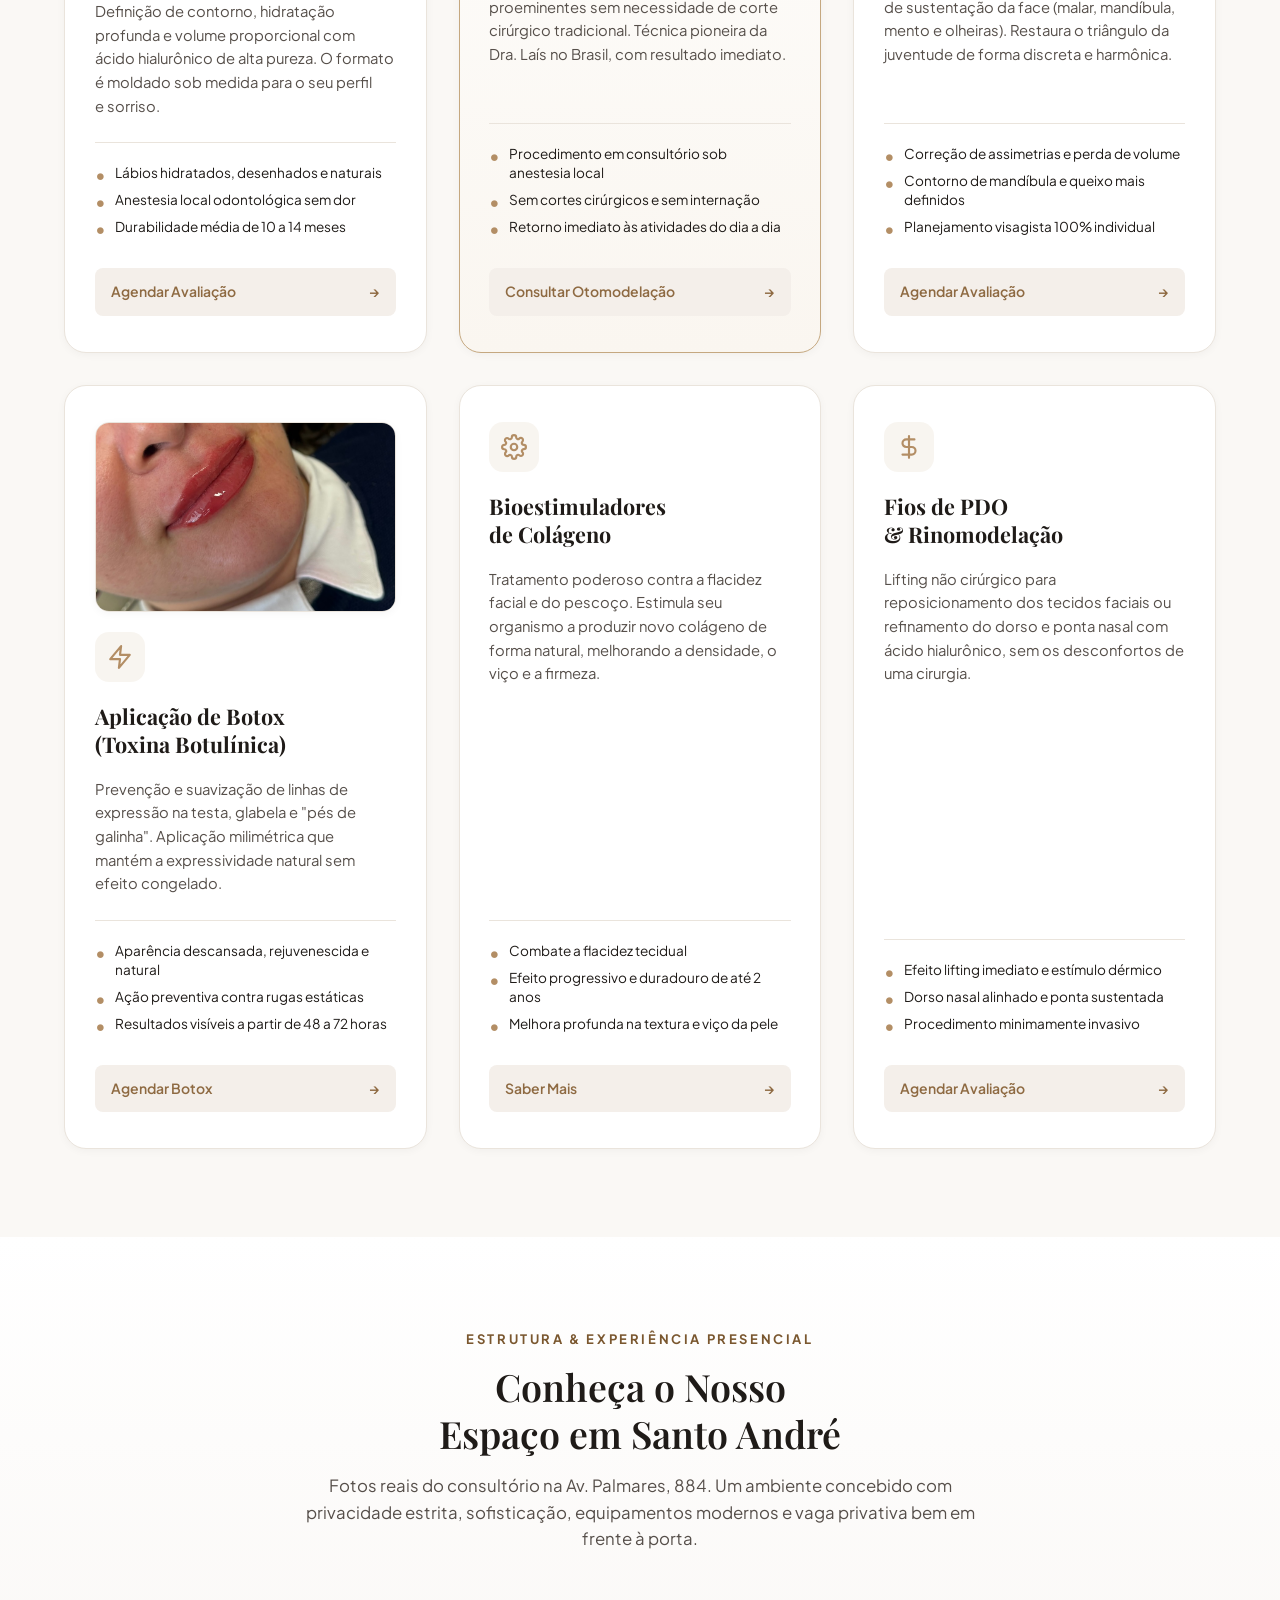
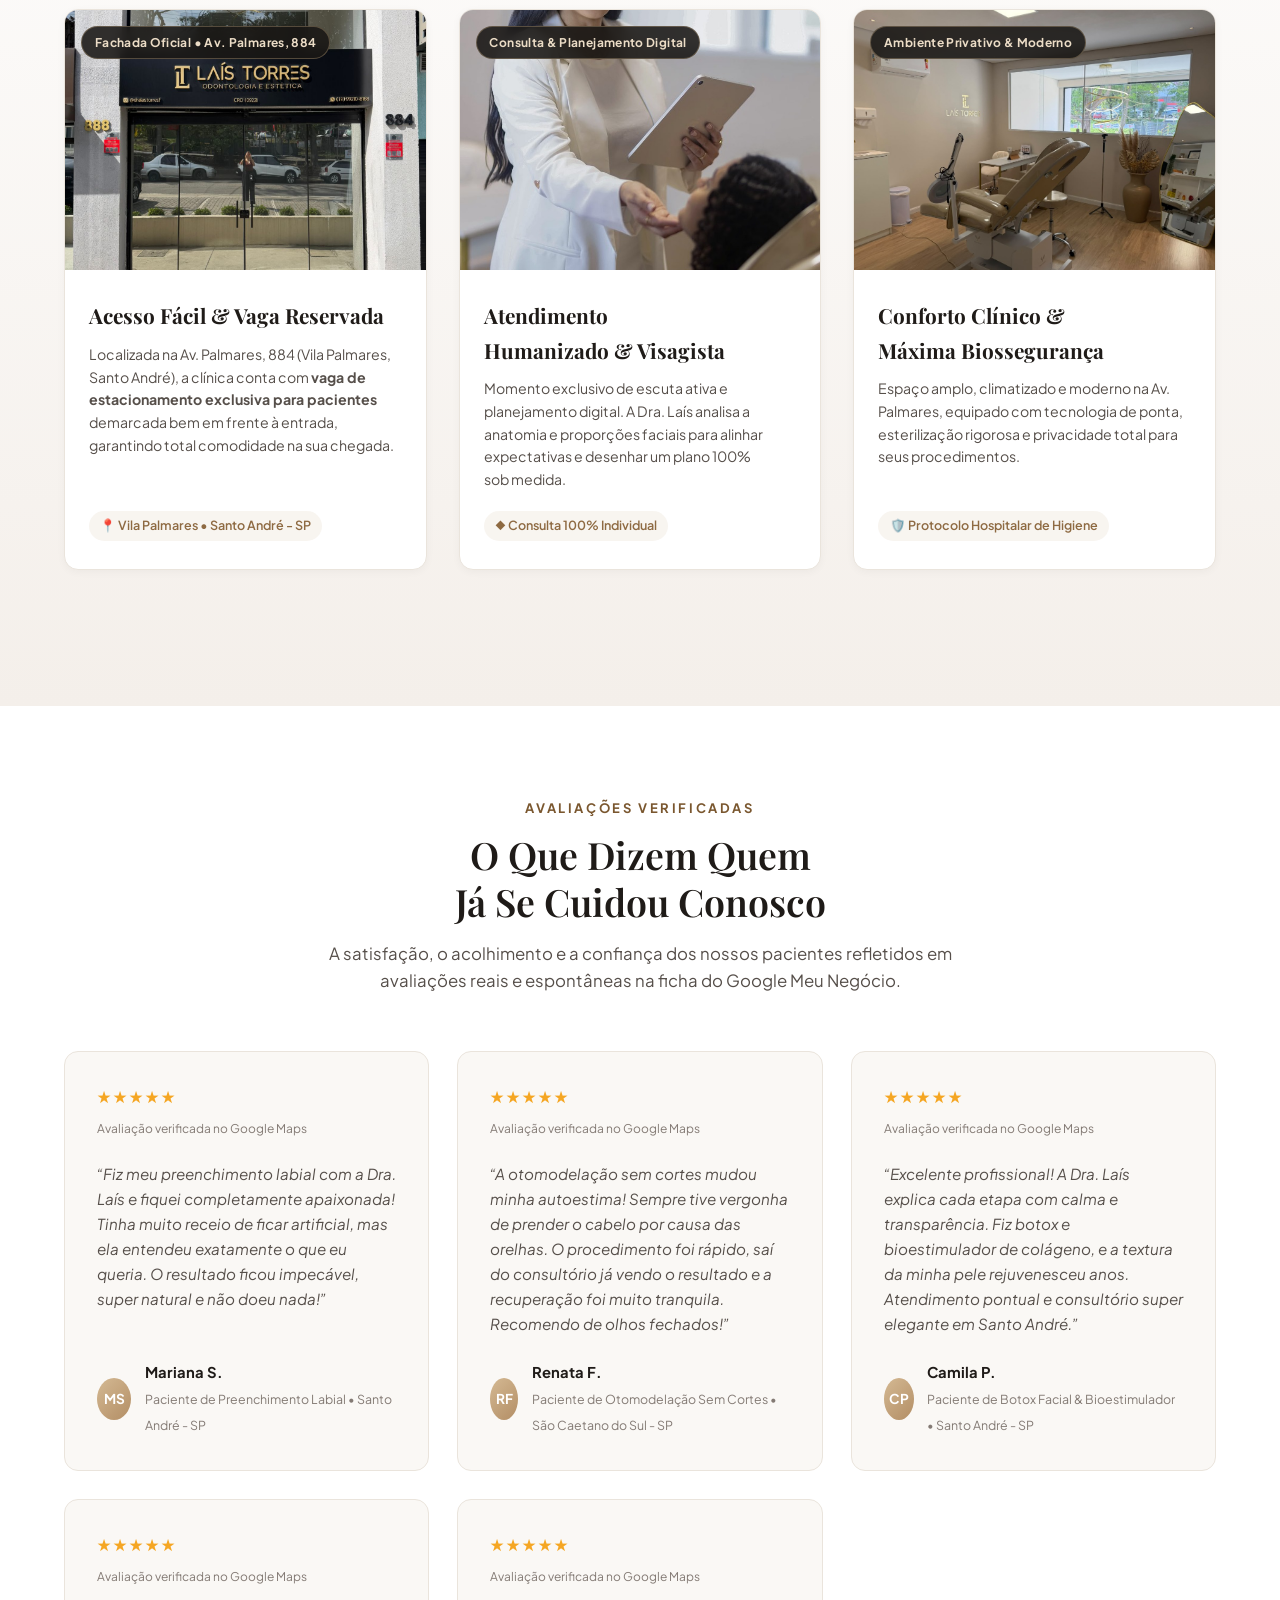
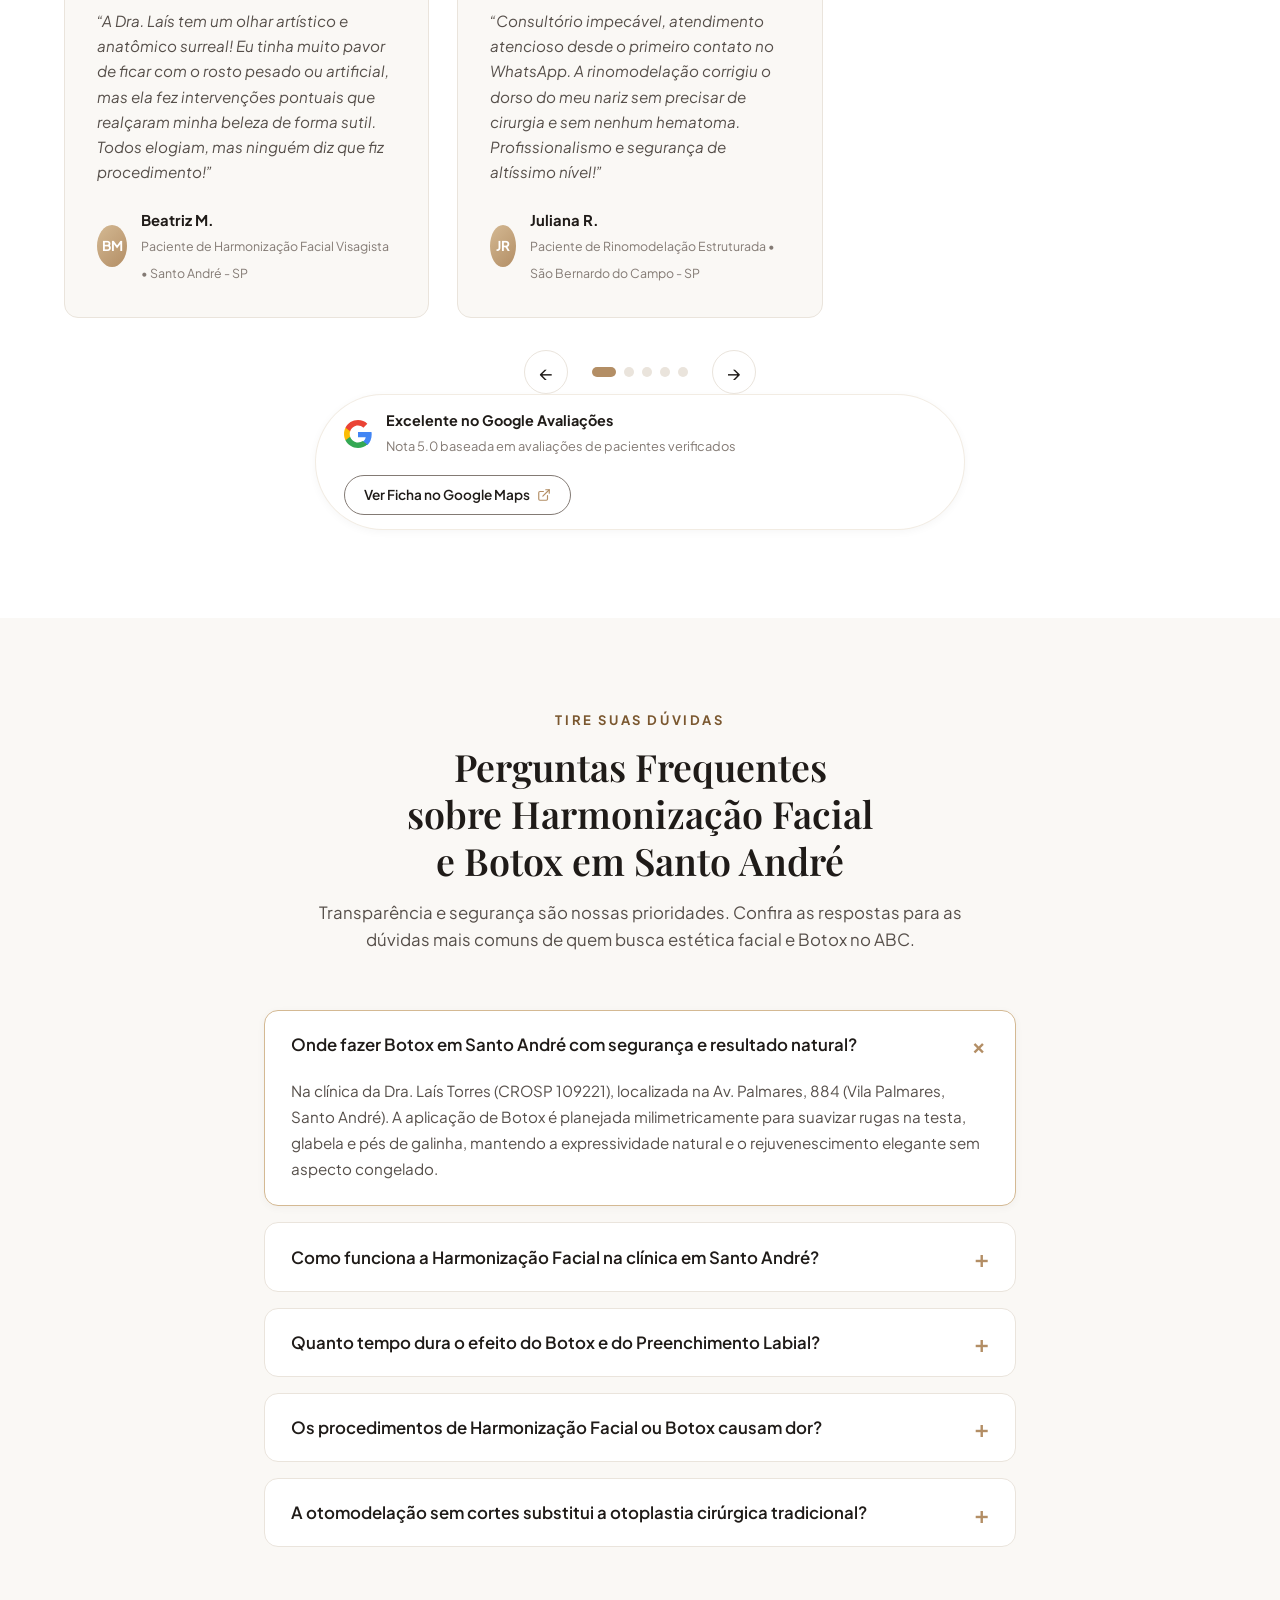
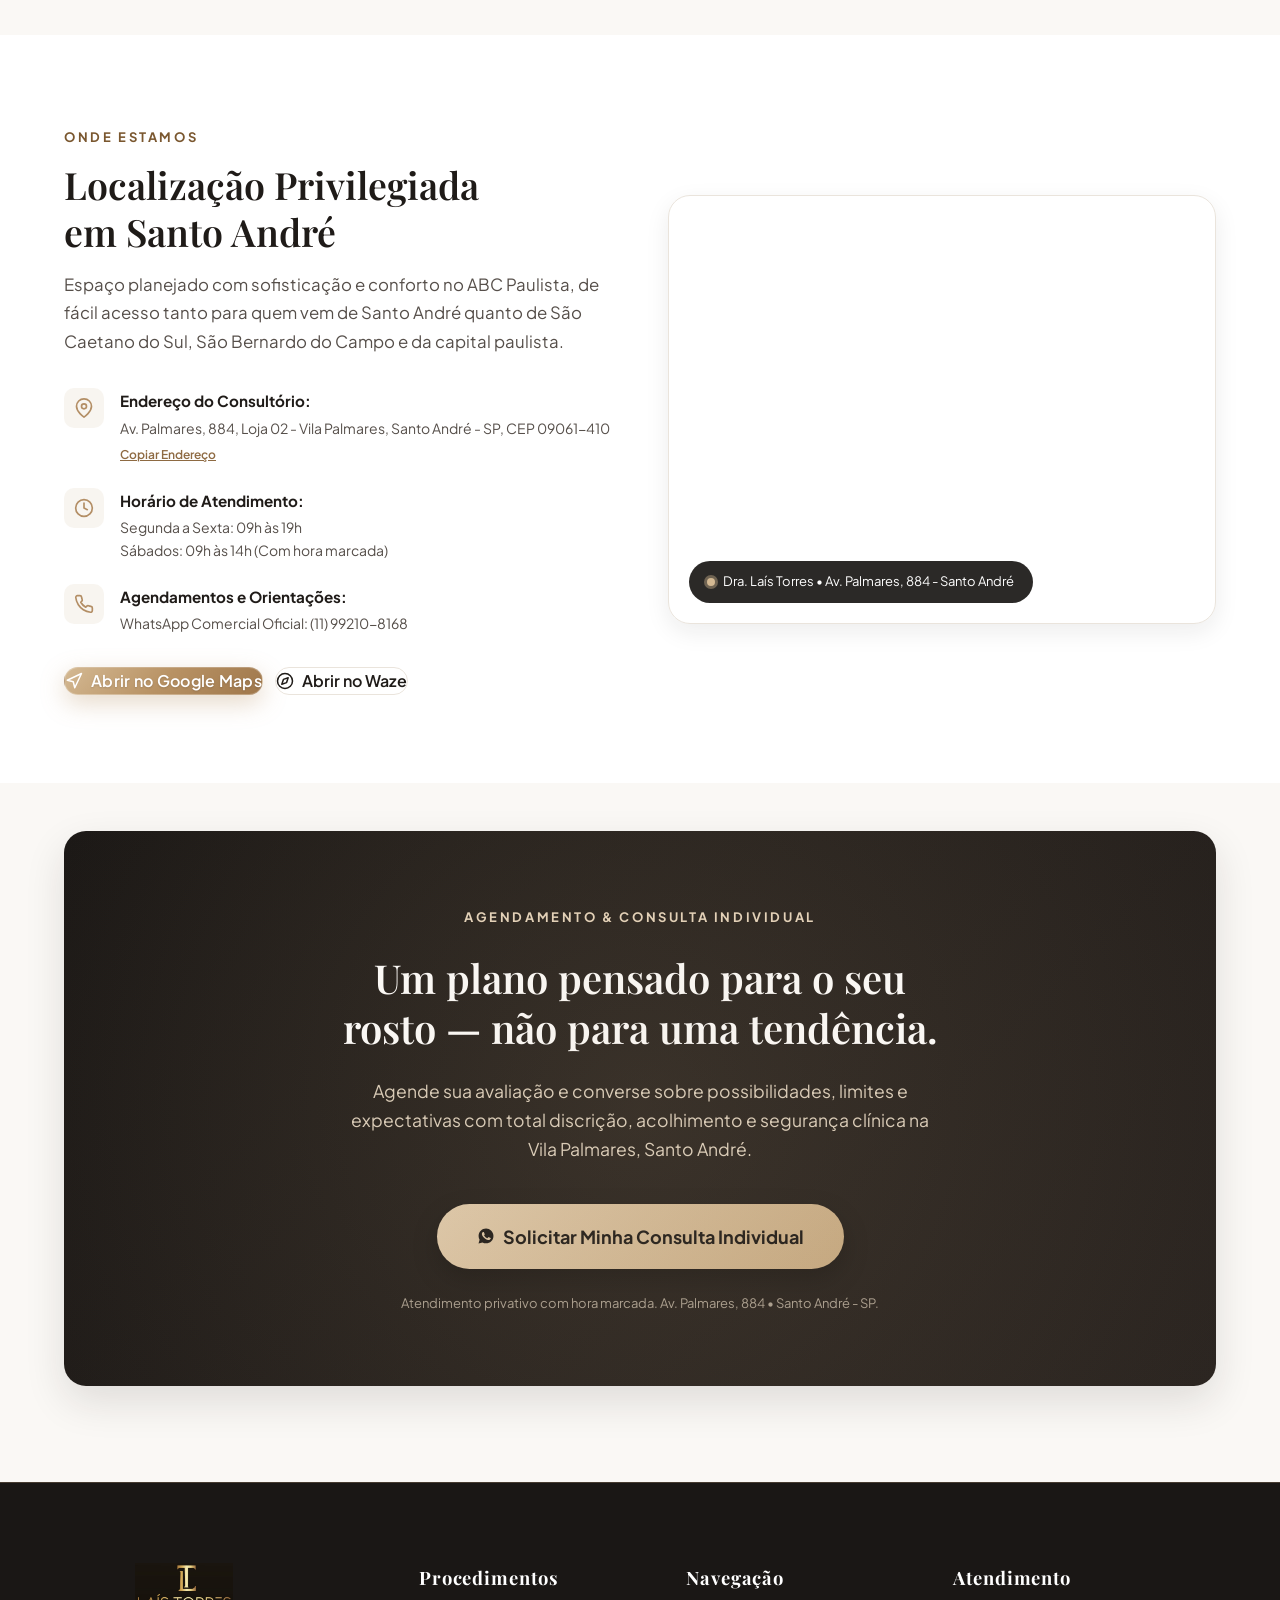
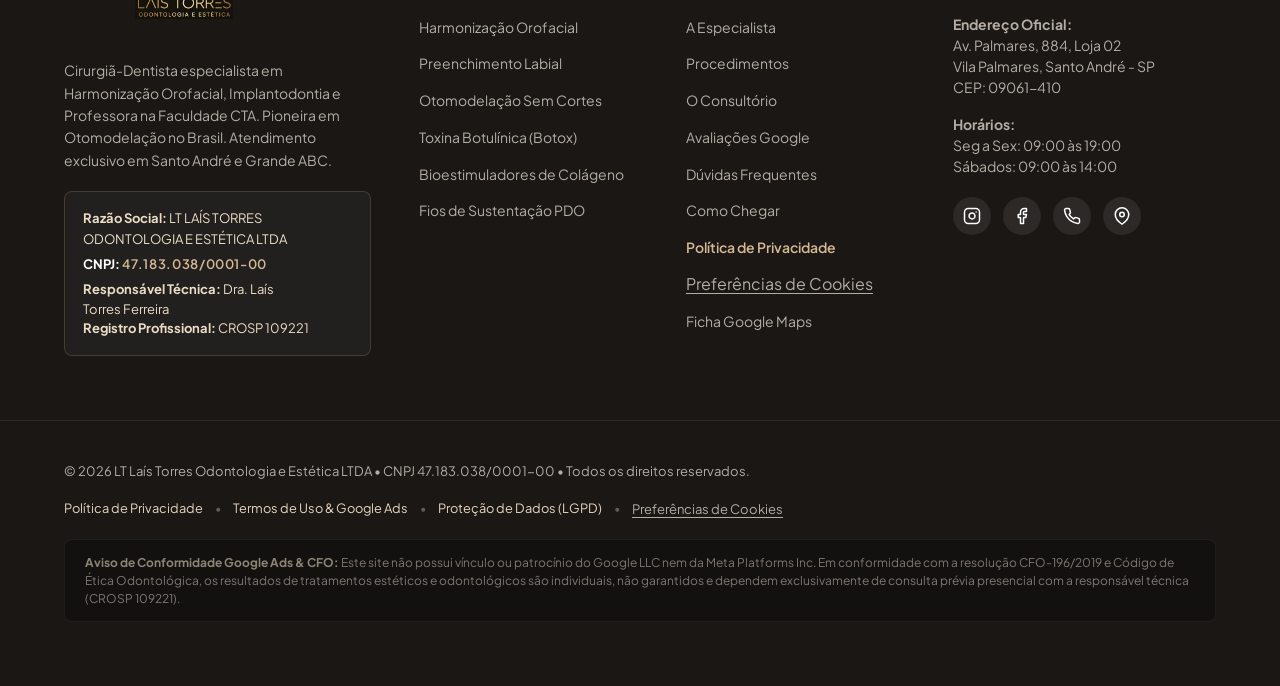
==== commit f76fd3ba: "feat(procedimentos): adicionar foto real do caso de botox no card de procedimentos" ====
--- a/index.html
+++ b/index.html
@@ -662,6 +662,9 @@
 
           <!-- Card 4: Toxina Botulínica (Botox) -->
           <article class="procedure-card">
+            <div class="procedure-image-wrap">
+              <img src="assets/botox-caso-real.jpg" alt="Aplicação de Botox e Toxina Botulínica em Santo André - Dra. Laís Torres" class="procedure-img" width="947" height="1024" loading="lazy" decoding="async" />
+            </div>
             <div class="procedure-header">
               <div class="procedure-icon">
                 <svg viewBox="0 0 24 24" fill="none" stroke="currentColor" stroke-width="2" stroke-linecap="round" stroke-linejoin="round" aria-hidden="true"><path d="M13 2L3 14h9l-1 8 10-12h-9l1-8z"></path></svg>
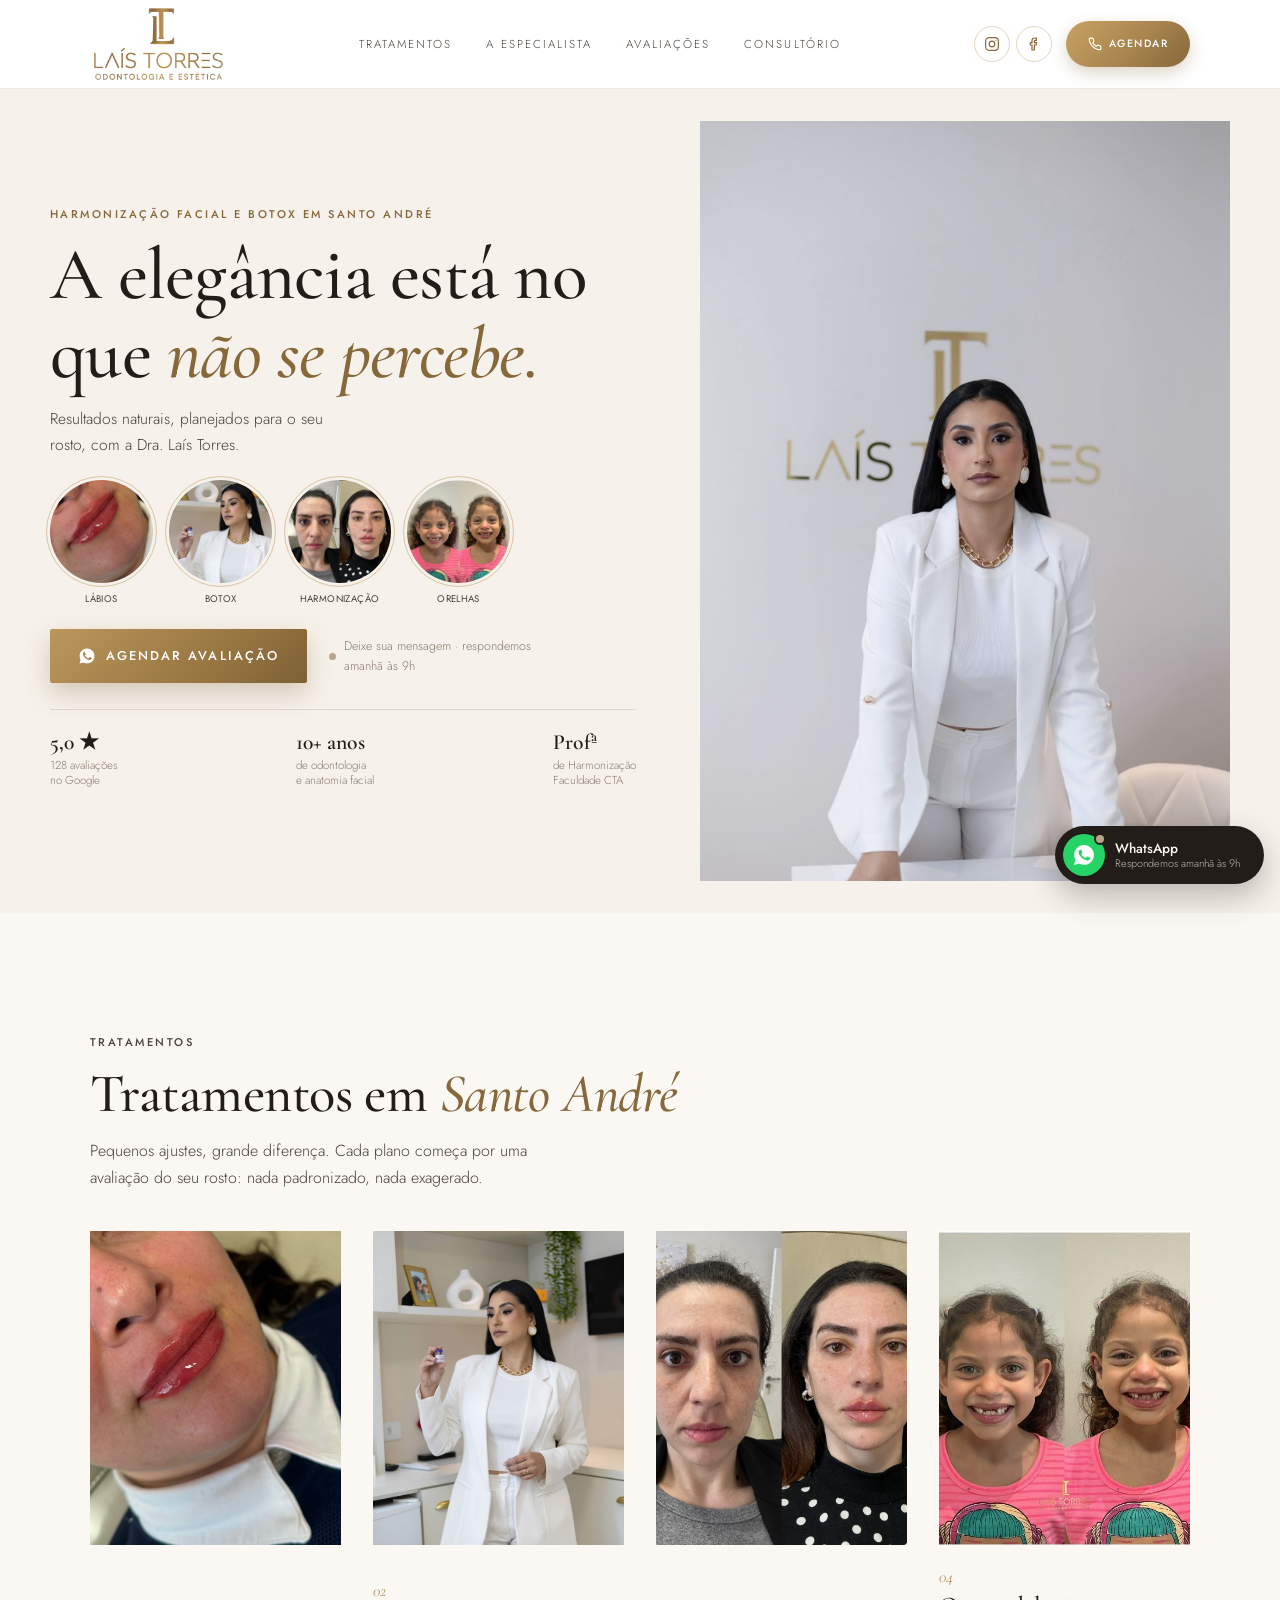
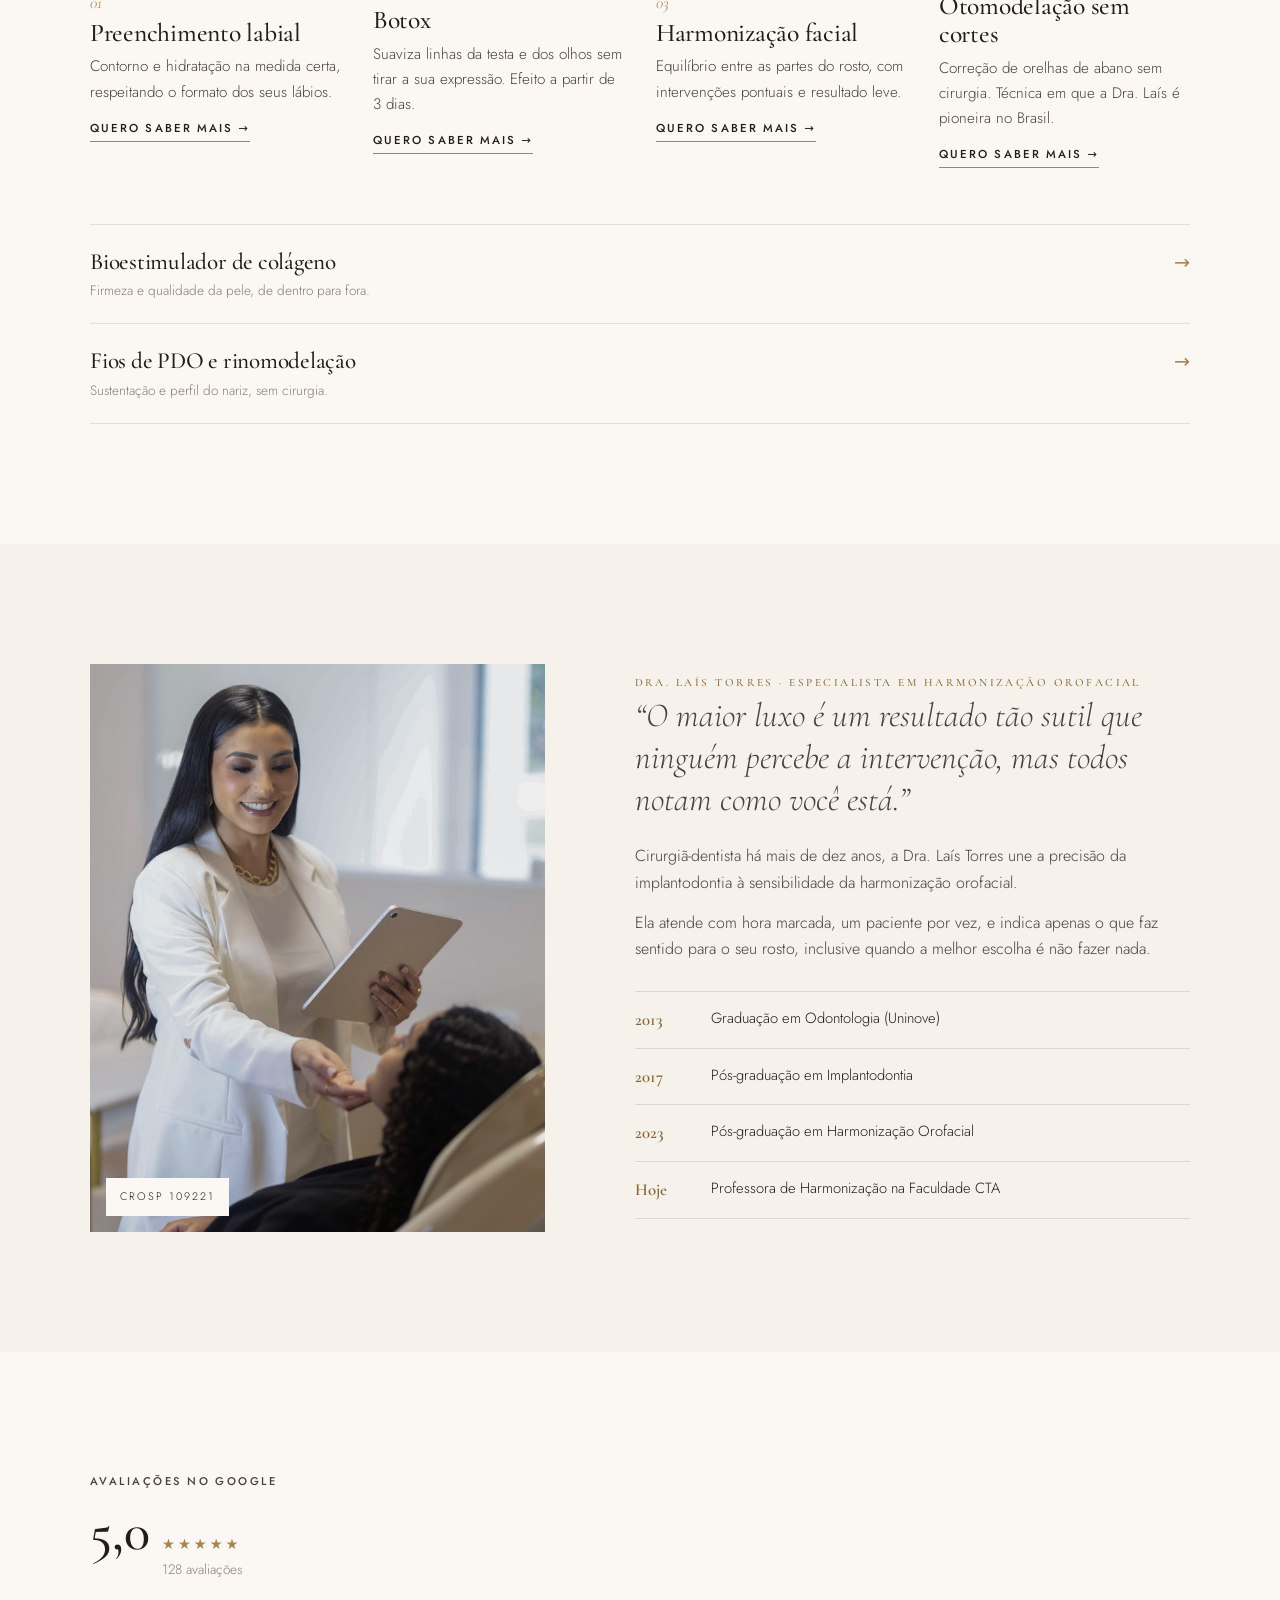
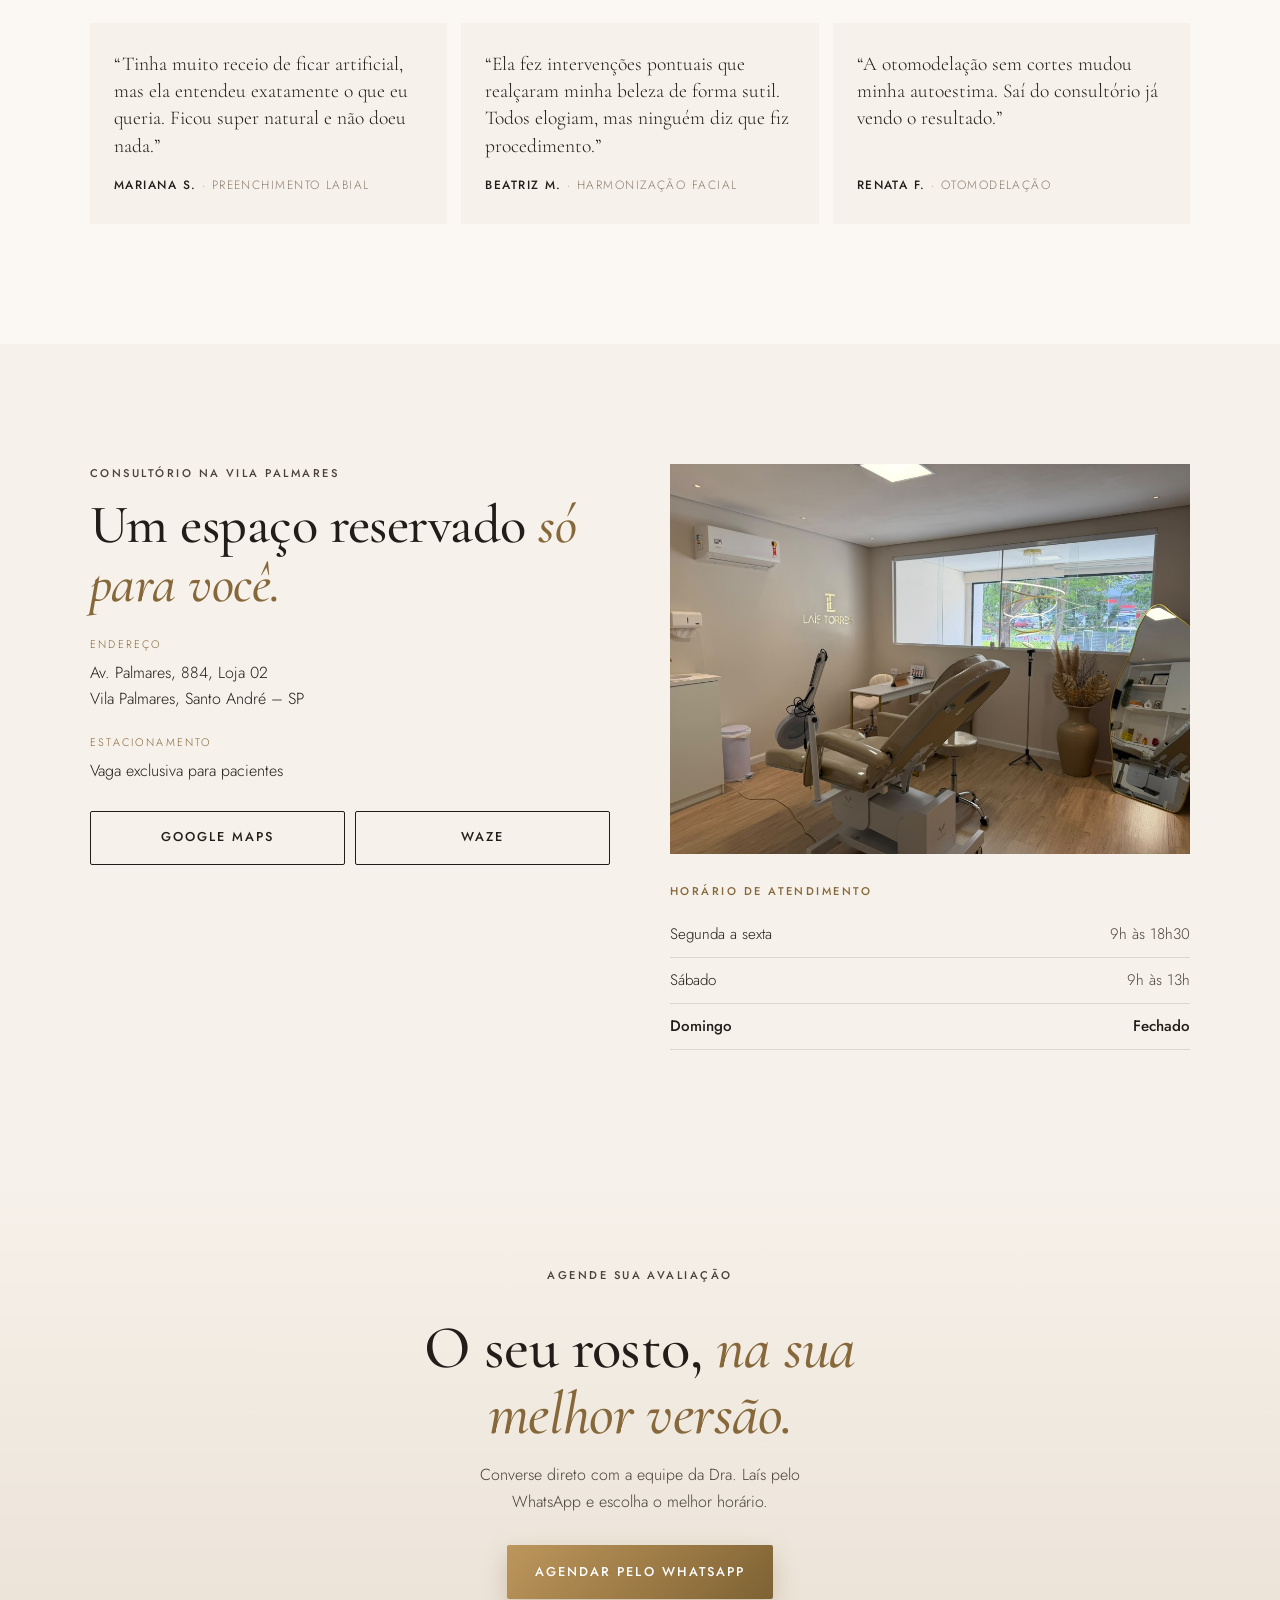
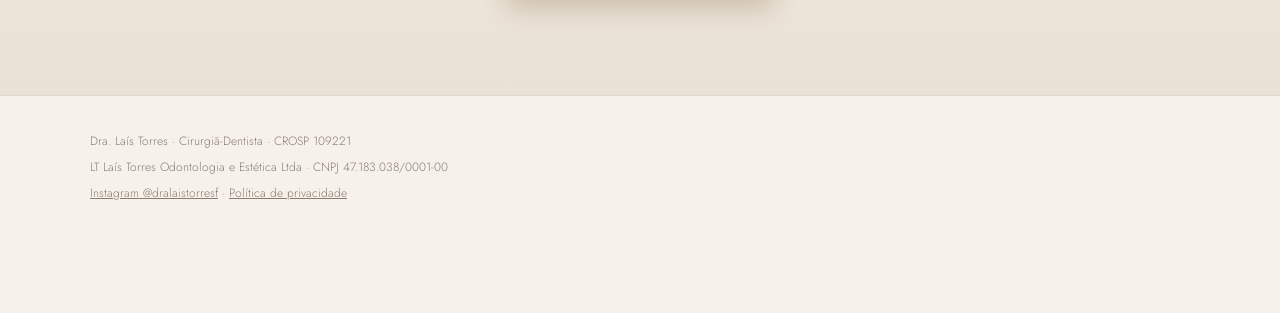
==== commit 2b3e7f7a: "feat(redesign): novo site enxuto e premium com primeira dobra de conversão e SEO local - Novo index." ====
--- a/index.html
+++ b/index.html
@@ -1,112 +1,44 @@
-<!DOCTYPE html>
+<!doctype html>
 <html lang="pt-BR">
 <head>
-  <meta charset="UTF-8" />
-  <meta name="viewport" content="width=device-width, initial-scale=1.0" />
-  <title>Harmonização Facial e Botox em Santo André | Dra. Laís Torres CROSP 109221</title>
-  
-  <!-- SEO Meta Tags Primárias de Alto Desempenho Local -->
-  <meta name="description" content="Harmonização Facial, Botox e Otomodelação em Santo André com a Dra. Laís Torres (CROSP 109221). Especialista em Estética Orofacial, Professora na Faculdade CTA, mais de 10 anos de excelência e pioneira em Otomodelação no ABC. Agende sua consulta!" />
-  <meta name="keywords" content="harmonização facial em santo andré, botox em santo andré, botox santo andre, harmonizacao facial santo andre, preenchimento labial santo andré, clinica de estetica santo andre, dentista harmonizacao santo andre, otomodelacao santo andre, dra lais torres, estetica facial abc paulista, vila palmares santo andre, botox preenchimento abc, faculdade cta harmonizacao" />
-  <meta name="author" content="Dra. Laís Torres - LT Laís Torres Odontologia e Estética" />
-  <meta name="robots" content="index, follow, max-image-preview:large, max-snippet:-1, max-video-preview:-1" />
+  <meta charset="utf-8" />
+  <meta name="viewport" content="width=device-width, initial-scale=1, viewport-fit=cover" />
+  <title>Harmonização Facial e Botox em Santo André | Dra. Laís Torres</title>
+  <meta name="description" content="Harmonização facial, botox, preenchimento labial e otomodelação sem cortes em Santo André (Vila Palmares), com a Dra. Laís Torres. Resultados naturais. Agende pelo WhatsApp." />
+  <meta name="robots" content="index, follow, max-image-preview:large" />
   <link rel="canonical" href="https://ricardorickbony-lgtm.github.io/clinica-lais-torres/" />
-
-  <!-- Geotagging Avançado para SEO Local (Santo André - SP) -->
+  <meta name="theme-color" content="#F6F1EA" />
   <meta name="geo.region" content="BR-SP" />
   <meta name="geo.placename" content="Santo André" />
   <meta name="geo.position" content="-23.6506704;-46.5618771" />
   <meta name="ICBM" content="-23.6506704, -46.5618771" />
 
-  <!-- Open Graph / Redes Sociais / WhatsApp -->
+  <!-- Compartilhamento no WhatsApp, Instagram e Facebook -->
   <meta property="og:type" content="website" />
+  <meta property="og:locale" content="pt_BR" />
+  <meta property="og:site_name" content="Dra. Laís Torres" />
+  <meta property="og:title" content="Harmonização Facial e Botox em Santo André | Dra. Laís Torres" />
+  <meta property="og:description" content="Resultados naturais, planejados para o seu rosto. Atendimento com hora marcada na Vila Palmares, Santo André." />
   <meta property="og:url" content="https://ricardorickbony-lgtm.github.io/clinica-lais-torres/" />
-  <meta property="og:title" content="Harmonização Facial e Botox em Santo André | Dra. Laís Torres" />
-  <meta property="og:description" content="Clínica de excelência em Harmonização Facial, Botox, Preenchimento Labial e Otomodelação sem cortes em Santo André - SP. Professora na Faculdade CTA, mais de 10 anos de experiência clínica." />
-  <meta property="og:image" content="https://ricardorickbony-lgtm.github.io/clinica-lais-torres/assets/logo-lais-torres-dark.png" />
-  <meta property="og:locale" content="pt_BR" />
-  <meta property="og:site_name" content="Dra. Laís Torres - Harmonização Facial e Botox Santo André" />
-
-  <!-- Twitter Card -->
+  <meta property="og:image" content="https://ricardorickbony-lgtm.github.io/clinica-lais-torres/assets/dra-lais-torres-oficial-mesa.jpg" />
   <meta name="twitter:card" content="summary_large_image" />
-  <meta name="twitter:title" content="Harmonização Facial e Botox em Santo André | Dra. Laís Torres" />
-  <meta name="twitter:description" content="Especialista em Harmonização Orofacial, Botox e Otomodelação sem cortes em Santo André - SP. Professora na Faculdade CTA." />
-  <meta name="twitter:image" content="https://ricardorickbony-lgtm.github.io/clinica-lais-torres/assets/logo-lais-torres-dark.png" />
-
-  <!-- Rastreamento & Cookies: Google Consent Mode v2 (Conformidade Google Ads / LGPD) -->
-  <script>
-    window.dataLayer = window.dataLayer || [];
-    function gtag(){dataLayer.push(arguments);}
-
-    var defaultConsent = {
-      'ad_storage': 'denied',
-      'analytics_storage': 'denied',
-      'ad_user_data': 'denied',
-      'ad_personalization': 'denied',
-      'wait_for_update': 500
-    };
-
-    try {
-      var savedConsent = localStorage.getItem('lt_cookie_consent_preferences');
-      if (savedConsent) {
-        var parsed = JSON.parse(savedConsent);
-        if (parsed.marketing) {
-          defaultConsent.ad_storage = 'granted';
-          defaultConsent.ad_user_data = 'granted';
-          defaultConsent.ad_personalization = 'granted';
-        }
-        if (parsed.analytics) {
-          defaultConsent.analytics_storage = 'granted';
-        }
-      }
-    } catch(e) {}
-
-    gtag('consent', 'default', defaultConsent);
-  </script>
-
-  <!-- Meta Pixel Code (Facebook & Instagram Ads) Base -->
-  <script>
-    !function(f,b,e,v,n,t,s)
-    {if(f.fbq)return;n=f.fbq=function(){n.callMethod?
-    n.callMethod.apply(n,arguments):n.queue.push(arguments)};
-    if(!f._fbq)f._fbq=n;n.push=n;n.loaded=!0;n.version='2.0';
-    n.queue=[];t=b.createElement(e);t.async=!0;
-    t.src=v;s=b.getElementsByTagName(e)[0];
-    s.parentNode.insertBefore(t,s)}(window, document,'script',
-    'https://connect.facebook.net/en_US/fbevents.js');
-  </script>
-
-  <!-- Google Fonts: Playfair Display + Plus Jakarta Sans -->
-  <link rel="preconnect" href="https://fonts.googleapis.com" />
-  <link rel="preconnect" href="https://fonts.gstatic.com" crossorigin />
-  <link href="https://fonts.googleapis.com/css2?family=Playfair+Display:ital,wght@0,400;0,600;0,700;1,400&family=Plus+Jakarta+Sans:wght@300;400;500;600;700&display=swap" rel="stylesheet" />
-
-  <!-- Estilos Customizados -->
-  <link rel="stylesheet" href="css/styles.css" />
-
-  <!-- Schema.org JSON-LD para Google Meu Negócio & Busca Local -->
+
+  <!-- SEO local: ficha da clínica para o Google (Maps e busca) -->
   <script type="application/ld+json">
   {
     "@context": "https://schema.org",
     "@graph": [
       {
-        "@type": ["Dentist", "MedicalBusiness", "HealthAndBeautyBusiness"],
-        "@id": "https://ricardorickbony-lgtm.github.io/clinica-lais-torres/#clinic",
-        "name": "LT Laís Torres - Harmonização Facial e Botox em Santo André",
-        "alternateName": "Dra. Laís Torres Odontologia e Estética",
-        "legalName": "LT LAÍS TORRES ODONTOLOGIA E ESTÉTICA LTDA",
+        "@type": ["Dentist", "MedicalBusiness"],
+        "@id": "https://ricardorickbony-lgtm.github.io/clinica-lais-torres/#clinica",
+        "name": "Dra. Laís Torres | Harmonização Facial em Santo André",
+        "legalName": "LT Laís Torres Odontologia e Estética Ltda",
         "taxID": "47.183.038/0001-00",
         "url": "https://ricardorickbony-lgtm.github.io/clinica-lais-torres/",
+        "image": "https://ricardorickbony-lgtm.github.io/clinica-lais-torres/assets/dra-lais-torres-oficial-mesa.jpg",
         "logo": "https://ricardorickbony-lgtm.github.io/clinica-lais-torres/assets/logo-lais-torres-dark.png",
-        "image": "https://ricardorickbony-lgtm.github.io/clinica-lais-torres/assets/fachada-clinica-real.jpg",
-        "description": "Clínica especializada em Harmonização Facial, Botox (Toxina Botulínica), Preenchimento Labial com ácido hialurônico e Otomodelação sem cortes pela Dra. Laís Torres (CROSP 109221), Professora na Faculdade CTA, em Santo André - SP.",
         "telephone": "+55-11-99210-8168",
         "priceRange": "$$$",
-        "sameAs": [
-          "https://www.instagram.com/dralaistorresf/",
-          "https://www.facebook.com/clinicadralaistorres",
-          "https://maps.app.goo.gl/uFq2Mmx1EERfb7jS9"
-        ],
         "address": {
           "@type": "PostalAddress",
           "streetAddress": "Av. Palmares, 884, Loja 02",
@@ -115,1205 +47,713 @@
           "postalCode": "09061-410",
           "addressCountry": "BR"
         },
-        "geo": {
-          "@type": "GeoCoordinates",
-          "latitude": -23.6506704,
-          "longitude": -46.5618771
-        },
+        "geo": { "@type": "GeoCoordinates", "latitude": -23.6506704, "longitude": -46.5618771 },
         "hasMap": "https://maps.app.goo.gl/uFq2Mmx1EERfb7jS9",
-        "areaServed": [
-          { "@type": "City", "name": "Santo André" },
-          { "@type": "AdministrativeArea", "name": "Vila Palmares, Santo André" },
-          { "@type": "AdministrativeArea", "name": "Bairro Jardim, Santo André" },
-          { "@type": "AdministrativeArea", "name": "Campestre, Santo André" },
-          { "@type": "City", "name": "São Caetano do Sul" },
-          { "@type": "City", "name": "São Bernardo do Campo" },
-          { "@type": "City", "name": "São Paulo" }
+        "areaServed": ["Santo André", "São Caetano do Sul", "São Bernardo do Campo", "ABC Paulista"],
+        "openingHoursSpecification": [
+          { "@type": "OpeningHoursSpecification", "dayOfWeek": ["Monday", "Tuesday", "Wednesday", "Thursday", "Friday"], "opens": "09:00", "closes": "18:30" },
+          { "@type": "OpeningHoursSpecification", "dayOfWeek": "Saturday", "opens": "09:00", "closes": "13:00" }
         ],
-        "openingHoursSpecification": [
-          {
-            "@type": "OpeningHoursSpecification",
-            "dayOfWeek": ["Monday", "Tuesday", "Wednesday", "Thursday", "Friday"],
-            "opens": "09:00",
-            "closes": "19:00"
-          },
-          {
-            "@type": "OpeningHoursSpecification",
-            "dayOfWeek": "Saturday",
-            "opens": "09:00",
-            "closes": "14:00"
-          }
+        "sameAs": [
+          "https://www.instagram.com/dralaistorresf/",
+          "https://www.facebook.com/clinicadralaistorres",
+          "https://maps.app.goo.gl/uFq2Mmx1EERfb7jS9"
         ],
-        "aggregateRating": {
-          "@type": "AggregateRating",
-          "ratingValue": "5.0",
-          "reviewCount": "128",
-          "bestRating": "5",
-          "worstRating": "1"
-        },
-        "hasOfferCatalog": {
-          "@type": "OfferCatalog",
-          "name": "Tratamentos de Estética Facial e Odontologia em Santo André",
-          "itemListElement": [
-            {
-              "@type": "Offer",
-              "itemOffered": {
-                "@type": "Service",
-                "name": "Harmonização Facial em Santo André",
-                "description": "Estruturação e harmonização orofacial completa com visagismo personalizado e anestesia confortável."
-              }
-            },
-            {
-              "@type": "Offer",
-              "itemOffered": {
-                "@type": "Service",
-                "name": "Aplicação de Botox em Santo André (Toxina Botulínica)",
-                "description": "Prevenção e suavização de rugas de expressão na testa, pés de galinha e glabela com efeito natural."
-              }
-            },
-            {
-              "@type": "Offer",
-              "itemOffered": {
-                "@type": "Service",
-                "name": "Preenchimento Labial em Santo André",
-                "description": "Definição de contorno, hidratação profunda e volume proporcional com ácido hialurônico ANVISA."
-              }
-            },
-            {
-              "@type": "Offer",
-              "itemOffered": {
-                "@type": "Service",
-                "name": "Otomodelação Sem Cortes em Santo André",
-                "description": "Correção de orelhas de abano sem cortes, sem cicatrizes e com recuperação rápida em consultório. Técnica pioneira no Brasil."
-              }
-            },
-            {
-              "@type": "Offer",
-              "itemOffered": {
-                "@type": "Service",
-                "name": "Bioestimuladores de Colágeno em Santo André",
-                "description": "Estímulo à produção natural de colágeno, combate à flacidez e restauração da firmeza da pele facial."
-              }
-            }
-          ]
-        },
-        "medicalSpecialty": [
-          "Dentistry",
-          "PlasticSurgery"
-        ],
-        "knowsAbout": [
-          "Harmonização Facial em Santo André",
-          "Botox em Santo André",
-          "Preenchimento Labial com Ácido Hialurônico",
-          "Otomodelação Não Cirúrgica",
-          "Bioestimuladores de Colágeno",
-          "Fios de Sustentação PDO",
-          "Visagismo Facial",
-          "Implantodontia"
+        "founder": { "@id": "https://ricardorickbony-lgtm.github.io/clinica-lais-torres/#dra-lais" },
+        "makesOffer": [
+          { "@type": "Offer", "itemOffered": { "@type": "MedicalProcedure", "name": "Preenchimento labial" } },
+          { "@type": "Offer", "itemOffered": { "@type": "MedicalProcedure", "name": "Botox (toxina botulínica)" } },
+          { "@type": "Offer", "itemOffered": { "@type": "MedicalProcedure", "name": "Harmonização facial" } },
+          { "@type": "Offer", "itemOffered": { "@type": "MedicalProcedure", "name": "Otomodelação sem cortes" } },
+          { "@type": "Offer", "itemOffered": { "@type": "MedicalProcedure", "name": "Bioestimulador de colágeno" } },
+          { "@type": "Offer", "itemOffered": { "@type": "MedicalProcedure", "name": "Fios de PDO e rinomodelação" } }
         ]
       },
       {
         "@type": "Person",
-        "@id": "https://ricardorickbony-lgtm.github.io/clinica-lais-torres/#person",
-        "name": "Dra. Laís Torres Ferreira",
-        "jobTitle": "Cirurgiã-Dentista Especialista em Harmonização Orofacial e Professora",
-        "alumniOf": {
-          "@type": "EducationalOrganization",
-          "name": "Universidade Nove de Julho (Uninove)"
-        },
-        "hasCredential": [
-          {
-            "@type": "EducationalOccupationalCredential",
-            "name": "Graduação em Odontologia (2013)"
-          },
-          {
-            "@type": "EducationalOccupationalCredential",
-            "name": "Pós-Graduação em Implantodontia (2017)"
-          },
-          {
-            "@type": "EducationalOccupationalCredential",
-            "name": "Pós-Graduação / Especialização em Harmonização Orofacial (2023)"
-          }
-        ],
-        "affiliation": {
-          "@type": "EducationalOrganization",
-          "name": "Faculdade CTA"
-        },
-        "worksFor": { "@id": "https://ricardorickbony-lgtm.github.io/clinica-lais-torres/#clinic" },
-        "sameAs": [
-          "https://www.instagram.com/dralaistorresf/",
-          "https://www.facebook.com/clinicadralaistorres"
-        ],
-        "identifier": {
-          "@type": "PropertyValue",
-          "propertyID": "CROSP",
-          "value": "109221"
-        }
-      },
-      {
-        "@type": "FAQPage",
-        "mainEntity": [
-          {
-            "@type": "Question",
-            "name": "Onde fazer Botox em Santo André com segurança e resultado natural?",
-            "acceptedAnswer": {
-              "@type": "Answer",
-              "text": "Na clínica da Dra. Laís Torres (CROSP 109221), localizada na Av. Palmares, 884 (Vila Palmares, Santo André). A aplicação de Botox (Toxina Botulínica) é planejada milimetricamente para suavizar rugas na testa, glabela e pés de galinha, mantendo a expressividade natural e o rejuvenescimento elegante sem aspecto congelado."
-            }
-          },
-          {
-            "@type": "Question",
-            "name": "Como funciona a Harmonização Facial na clínica em Santo André?",
-            "acceptedAnswer": {
-              "@type": "Answer",
-              "text": "O tratamento é guiado pelo Visagismo 360°, onde a Dra. Laís avalia as proporções ósseas e musculares do rosto para restabelecer pontos de sustentação (malar, mandíbula, queixo e lábios) de forma sutil, harmônica e indolor através de bloqueios anestésicos odontológicos."
-            }
-          },
-          {
-            "@type": "Question",
-            "name": "Quanto tempo dura o efeito do Botox e do Preenchimento Labial?",
-            "acceptedAnswer": {
-              "@type": "Answer",
-              "text": "A toxina botulínica (Botox) dura em média de 4 a 6 meses. O preenchimento com ácido hialurônico dura entre 10 e 14 meses, sendo bioabsorvido pelo organismo de forma gradual e segura."
-            }
-          },
-          {
-            "@type": "Question",
-            "name": "Os procedimentos de Harmonização Facial ou Botox doem?",
-            "acceptedAnswer": {
-              "@type": "Answer",
-              "text": "Não! Como cirurgiã-dentista pós-graduada e professora, a Dra. Laís Torres domina técnicas de anestesia odontológica local altamente eficazes. O procedimento é totalmente confortável e indolor."
-            }
-          },
-          {
-            "@type": "Question",
-            "name": "A otomodelação sem cortes substitui a otoplastia cirúrgica?",
-            "acceptedAnswer": {
-              "@type": "Answer",
-              "text": "Para a grande maioria dos casos de orelhas proeminentes (abano), sim! A otomodelação é uma técnica pioneira no Brasil realizada em consultório com anestesia local em Santo André, sem cortes, sem cicatrizes e com retorno imediato à rotina."
-            }
-          }
-        ]
+        "@id": "https://ricardorickbony-lgtm.github.io/clinica-lais-torres/#dra-lais",
+        "name": "Dra. Laís Torres",
+        "jobTitle": "Cirurgiã-Dentista, especialista em Harmonização Orofacial",
+        "identifier": "CROSP 109221",
+        "alumniOf": "Uninove",
+        "worksFor": { "@id": "https://ricardorickbony-lgtm.github.io/clinica-lais-torres/#clinica" },
+        "sameAs": ["https://www.instagram.com/dralaistorresf/"]
       }
     ]
   }
   </script>
+
+  <!-- Rastreamento (Google Analytics 4, Google Ads, Meta Pixel).
+       Basta preencher os números das contas abaixo. Só carrega depois que a pessoa aceita os cookies (LGPD). -->
+  <script>
+    window.LT_TRACKING = {
+      ga4: "",            /* ex.: G-ABC123XYZ */
+      googleAds: "",      /* ex.: AW-123456789 */
+      adsLeadLabel: "",   /* rótulo da conversão "clique no WhatsApp" no Google Ads */
+      metaPixel: ""       /* ex.: 123456789012345 */
+    };
+  </script>
+  <link rel="preconnect" href="https://fonts.googleapis.com" />
+  <link rel="preconnect" href="https://fonts.gstatic.com" crossorigin />
+  <link href="https://fonts.googleapis.com/css2?family=Cormorant+Garamond:ital,wght@0,500;0,600;1,500&family=Jost:wght@300;400;500&display=swap" rel="stylesheet" />
+  <link rel="preload" as="image" href="assets/dra-lais-torres-oficial-mesa.jpg" fetchpriority="high" />
+  <style>
+    :root {
+      --ivory: #F6F1EA;
+      --paper: #FBF8F4;
+      --sand: #EAE1D5;
+      --taupe: #8A7D70;
+      --ink: #231D19;
+      --ink-soft: #4A413B;
+      --gold: #A8844F;
+      --gold-deep: #86683B;
+      --gold-soft: #D9C4A0;
+      --line: rgba(35, 29, 25, 0.12);
+      --serif: "Cormorant Garamond", Georgia, serif;
+      --sans: "Jost", system-ui, sans-serif;
+      --gutter: 20px;
+      --ease: cubic-bezier(0.22, 1, 0.36, 1);
+    }
+
+    *, *::before, *::after { box-sizing: border-box; }
+    html { scroll-behavior: smooth; -webkit-text-size-adjust: 100%; }
+    body {
+      margin: 0;
+      background: var(--ivory);
+      color: var(--ink);
+      font-family: var(--sans);
+      font-weight: 300;
+      font-size: 16px;
+      line-height: 1.65;
+      -webkit-font-smoothing: antialiased;
+    }
+    img { display: block; max-width: 100%; height: auto; }
+    a { color: inherit; }
+    h1, h2, h3 { font-family: var(--serif); font-weight: 500; line-height: 1.08; margin: 0; letter-spacing: -0.01em; }
+    p { margin: 0; }
+    .wrap { width: 100%; max-width: 1180px; margin: 0 auto; padding: 0 var(--gutter); }
+
+    .eyebrow {
+      font-size: 0.7rem;
+      font-weight: 500;
+      letter-spacing: 0.22em;
+      text-transform: uppercase;
+      color: var(--gold-deep);
+    }
+    .rule { width: 40px; height: 1px; background: var(--gold); border: 0; margin: 0; }
+
+    /* ---------- Botões ---------- */
+    .btn {
+      display: inline-flex; align-items: center; justify-content: center; gap: 10px;
+      min-height: 54px; padding: 0 28px;
+      font: 500 0.8rem/1 var(--sans); letter-spacing: 0.16em; text-transform: uppercase;
+      text-decoration: none; border-radius: 2px;
+      transition: background 0.3s var(--ease), color 0.3s var(--ease), transform 0.3s var(--ease);
+    }
+    .btn-dark { background: linear-gradient(135deg, #BC965C 0%, #9C7A45 55%, #7E6234 100%); color: #fff; box-shadow: 0 10px 24px rgba(126,98,52,0.28); }
+    .btn-dark:hover { filter: brightness(1.07); }
+    .btn-line { border: 1px solid var(--ink); color: var(--ink); }
+    .btn-line:hover { background: var(--ink); color: var(--paper); }
+    .btn svg { width: 18px; height: 18px; flex: none; }
+    .btn:active { transform: scale(0.98); }
+
+    /* ---------- Cabeçalho ---------- */
+    /* Cabeçalho branco com logo dourado em destaque */
+    .top {
+      position: sticky; top: 0; z-index: 50;
+      background: #FFFFFF;
+      border-bottom: 1px solid rgba(168,132,79,0.18);
+      transition: box-shadow 0.3s;
+    }
+    .top.is-scrolled { box-shadow: 0 8px 24px rgba(35,29,25,0.08); }
+    .top .wrap { display: flex; align-items: center; justify-content: space-between; gap: 12px; height: 76px; }
+    .logo { display: block; line-height: 0; flex: none; }
+    .logo img { height: 62px; width: auto; }
+    .nav { display: none; }
+    .top-right { display: flex; align-items: center; gap: 8px; }
+    .social { display: flex; gap: 6px; }
+    .social a {
+      width: 36px; height: 36px; border-radius: 50%; display: grid; place-items: center;
+      color: var(--gold-deep); border: 1px solid rgba(168,132,79,0.35);
+      transition: background 0.3s, color 0.3s;
+    }
+    .social a:hover { background: var(--gold-deep); color: #fff; }
+    .social svg { width: 16px; height: 16px; }
+    .top-cta {
+      display: inline-flex; align-items: center; gap: 7px; height: 40px; padding: 0 14px;
+      font-size: 0.66rem; letter-spacing: 0.14em; text-transform: uppercase; font-weight: 500; text-decoration: none;
+      color: #fff; background: linear-gradient(135deg, #C9A262 0%, #A8844F 55%, #86683B 100%); border-radius: 999px;
+      box-shadow: 0 6px 16px rgba(134,104,59,0.28);
+      transition: filter 0.3s, transform 0.3s var(--ease);
+    }
+    .top-cta:hover { filter: brightness(1.06); transform: translateY(-1px); }
+    .top-cta svg { width: 14px; height: 14px; }
+    @media (max-width: 360px) { .social { display: none; } }
+
+    /* ---------- Primeira dobra ---------- */
+    .hero { position: relative; }
+    .hero-photo { position: relative; height: min(46vh, 420px); overflow: hidden; background: #E9E6E2; }
+    .hero-photo img { width: 100%; height: 100%; object-fit: cover; object-position: 50% 22%; }
+    .hero-photo::after {
+      content: ""; position: absolute; inset: auto 0 0 0; height: 45%;
+      background: linear-gradient(to bottom, rgba(246,241,234,0) 0%, var(--ivory) 92%);
+    }
+    .hero-body { position: relative; margin-top: -70px; z-index: 2; }
+    .hero-body { padding-bottom: 8px; }
+    .hero h1 { font-size: clamp(2.35rem, 9.6vw, 4.6rem); margin: 0 0 12px; }
+    .h1-kicker { display: block; font-family: var(--sans); line-height: 1.4; margin-bottom: 12px; }
+    .hero h1 em { font-style: italic; color: var(--gold-deep); }
+    .hero-sub { color: var(--ink-soft); font-size: 0.98rem; max-width: 34ch; }
+
+    .procs { margin: 22px 0 22px; }
+    .procs ul { list-style: none; padding: 0; margin: 0; display: grid; grid-template-columns: repeat(4, minmax(0, 1fr)); gap: 12px; }
+    .procs a { display: block; text-decoration: none; text-align: center; }
+    .procs img {
+      width: 100%; aspect-ratio: 1; object-fit: cover; border-radius: 999px;
+      outline: 1px solid var(--gold-soft); outline-offset: 3px;
+      transition: transform 0.4s var(--ease);
+    }
+    .procs a:hover img { transform: scale(1.04); }
+    .procs span { display: block; margin-top: 9px; font-size: 0.6rem; letter-spacing: 0.04em; white-space: nowrap; text-transform: uppercase; font-weight: 400; color: var(--ink-soft); }
+
+    .hero-actions { display: grid; gap: 12px; }
+    .status { display: flex; align-items: center; justify-content: flex-start; gap: 8px; padding-right: 72px; font-size: 0.78rem; color: var(--taupe); }
+    .dot { width: 7px; height: 7px; border-radius: 50%; background: #B9A58A; flex: none; }
+    .dot.on { background: #3F9B6B; box-shadow: 0 0 0 4px rgba(63,155,107,0.15); }
+    .hero-proof {
+      display: flex; justify-content: space-between; gap: 12px;
+      margin-top: 26px; padding: 18px 0 6px; border-top: 1px solid var(--line);
+    }
+    .hero-proof div { font-size: 0.72rem; color: var(--taupe); line-height: 1.35; }
+    .hero-proof strong { display: block; font-family: var(--serif); font-size: 1.35rem; font-weight: 600; color: var(--ink); }
+
+    /* ---------- Seções ---------- */
+    section { padding: 84px 0; }
+    .head { display: grid; gap: 14px; margin-bottom: 40px; }
+    .head h2 { font-size: clamp(2rem, 7.5vw, 3.4rem); }
+    .head h2 em { font-style: italic; color: var(--gold-deep); }
+    .head p { color: var(--ink-soft); max-width: 52ch; }
+
+    /* Tratamentos */
+    .treat { background: var(--paper); }
+    .treat-list { display: grid; gap: 44px; }
+    .t-card { display: grid; gap: 18px; }
+    .t-media { aspect-ratio: 4 / 5; overflow: hidden; background: var(--sand); }
+    .t-media img { width: 100%; height: 100%; object-fit: cover; transition: transform 0.8s var(--ease); }
+    .t-card:hover .t-media img { transform: scale(1.03); }
+    .t-num { font-family: var(--serif); font-style: italic; color: var(--gold); font-size: 1.05rem; }
+    .t-card h3 { font-size: 1.85rem; margin: 2px 0 8px; }
+    .t-card p { color: var(--ink-soft); font-size: 0.95rem; }
+    .t-link { display: inline-flex; gap: 8px; margin-top: 14px; font-size: 0.72rem; letter-spacing: 0.18em; text-transform: uppercase; font-weight: 500; text-decoration: none; border-bottom: 1px solid var(--gold); padding-bottom: 3px; }
+    .t-more { margin-top: 56px; border-top: 1px solid var(--line); }
+    .t-row { display: flex; justify-content: space-between; align-items: baseline; gap: 16px; padding: 22px 0; border-bottom: 1px solid var(--line); text-decoration: none; }
+    .t-row h3 { font-size: 1.45rem; }
+    .t-row p { font-size: 0.85rem; color: var(--taupe); margin-top: 4px; }
+    .t-row span { font-size: 1.2rem; color: var(--gold); transition: transform 0.3s var(--ease); }
+    .t-row:hover span { transform: translateX(4px); }
+
+    /* Especialista */
+    .about-grid { display: grid; gap: 40px; }
+    .about-photo { position: relative; }
+    .about-photo img { width: 100%; aspect-ratio: 4 / 5; object-fit: cover; object-position: 50% 15%; }
+    .about-photo figcaption {
+      position: absolute; left: 16px; bottom: 16px;
+      background: var(--paper); padding: 10px 14px; font-size: 0.68rem; letter-spacing: 0.18em; text-transform: uppercase;
+    }
+    .quote { font-family: var(--serif); font-style: italic; font-size: clamp(1.5rem, 5.6vw, 2.1rem); line-height: 1.25; margin: 6px 0 22px; }
+    .about-text p + p { margin-top: 14px; }
+    .about-text p { color: var(--ink-soft); }
+    .creds { list-style: none; padding: 0; margin: 28px 0 0; border-top: 1px solid var(--line); }
+    .creds li { display: grid; grid-template-columns: 64px 1fr; gap: 12px; padding: 14px 0; border-bottom: 1px solid var(--line); font-size: 0.92rem; }
+    .creds b { font-family: var(--serif); font-weight: 600; color: var(--gold-deep); font-size: 1.05rem; }
+
+    /* Método */
+    .method { background: var(--ink); color: var(--paper); }
+    .method .eyebrow { color: var(--gold-soft); }
+    .method .head p { color: rgba(251,248,244,0.7); }
+    .method .head h2 em { color: var(--gold-soft); }
+    .steps { display: grid; gap: 0; counter-reset: s; }
+    .step { padding: 26px 0; border-top: 1px solid rgba(251,248,244,0.14); display: grid; grid-template-columns: 52px 1fr; gap: 10px; }
+    .step::before { counter-increment: s; content: "0" counter(s); font-family: var(--serif); font-style: italic; color: var(--gold-soft); font-size: 1.3rem; }
+    .step h3 { font-size: 1.5rem; margin-bottom: 6px; }
+    .step p { color: rgba(251,248,244,0.7); font-size: 0.93rem; }
+
+    /* Consultório */
+    .space-grid { display: grid; gap: 12px; grid-template-columns: 1fr 1fr; }
+    .space-grid img { width: 100%; height: 100%; object-fit: cover; }
+    .space-grid .wide { grid-column: 1 / -1; aspect-ratio: 4 / 3; }
+    .space-grid .tall { aspect-ratio: 3 / 4; }
+    .space-note { grid-column: 1 / -1; display: flex; gap: 22px; flex-wrap: wrap; margin-top: 14px; font-size: 0.82rem; color: var(--ink-soft); }
+    .space-note span::before { content: "— "; color: var(--gold); }
+
+    /* Avaliações */
+    .reviews { background: var(--paper); }
+    .rating { display: flex; align-items: baseline; gap: 12px; }
+    .rating strong { font-family: var(--serif); font-size: 3.4rem; font-weight: 500; line-height: 1; }
+    .rating span { color: var(--taupe); font-size: 0.85rem; }
+    .stars { color: var(--gold); letter-spacing: 3px; font-size: 0.9rem; }
+    .rev-track {
+      display: grid; grid-auto-flow: column; grid-auto-columns: 86%; gap: 14px;
+      overflow-x: auto; scroll-snap-type: x mandatory; padding-bottom: 8px;
+      margin: 0 calc(var(--gutter) * -1); padding-left: var(--gutter); padding-right: var(--gutter);
+      scrollbar-width: none;
+    }
+    .rev-track::-webkit-scrollbar { display: none; }
+    .rev { scroll-snap-align: start; background: var(--ivory); padding: 28px 24px; display: flex; flex-direction: column; gap: 16px; }
+    .rev p { font-family: var(--serif); font-size: 1.22rem; line-height: 1.4; }
+    .rev footer { margin-top: auto; font-size: 0.75rem; letter-spacing: 0.12em; text-transform: uppercase; color: var(--taupe); }
+    .rev footer b { color: var(--ink); font-weight: 500; }
+
+    /* Localização */
+    .visit-grid { display: grid; gap: 34px; }
+    .info dt { font-size: 0.68rem; letter-spacing: 0.2em; text-transform: uppercase; color: var(--gold-deep); margin-top: 22px; }
+    .info dd { margin: 6px 0 0; font-size: 1rem; }
+    .hours { width: 100%; border-collapse: collapse; font-size: 0.95rem; }
+    .hours td { padding: 10px 0; border-bottom: 1px solid var(--line); }
+    .hours td:last-child { text-align: right; color: var(--ink-soft); }
+    .hours tr.today td { color: var(--ink); font-weight: 500; }
+    .visit-photo { width: 100%; aspect-ratio: 4 / 3; object-fit: cover; margin-bottom: 28px; }
+    .visit-actions { display: grid; grid-template-columns: 1fr 1fr; gap: 10px; margin-top: 26px; }
+    .visit-actions .btn { padding: 0 12px; }
+
+    /* CTA final */
+    .final { text-align: center; padding: 96px 0; background: linear-gradient(180deg, var(--ivory), var(--sand)); }
+    .final h2 { font-size: clamp(2.2rem, 8vw, 3.8rem); margin: 14px auto 16px; max-width: 16ch; }
+    .final h2 em { font-style: italic; color: var(--gold-deep); }
+    .final p { color: var(--ink-soft); max-width: 40ch; margin: 0 auto 30px; }
+
+    footer.site { padding: 36px 0 110px; font-size: 0.75rem; color: var(--taupe); border-top: 1px solid var(--line); }
+    footer.site .wrap { display: grid; gap: 6px; }
+
+    /* ---------- WhatsApp flutuante ---------- */
+    .wa {
+      position: fixed; z-index: 60;
+      right: max(16px, env(safe-area-inset-right)); bottom: max(16px, env(safe-area-inset-bottom));
+      display: flex; align-items: center; gap: 10px;
+      height: 58px; padding: 0 20px 0 8px; border-radius: 999px;
+      background: var(--ink); color: var(--paper); text-decoration: none;
+      box-shadow: 0 12px 30px rgba(35,29,25,0.28);
+      transition: transform 0.3s var(--ease);
+    }
+    .wa:hover { transform: translateY(-2px); }
+    .wa-icon { position: relative; width: 42px; height: 42px; border-radius: 50%; background: #25D366; display: grid; place-items: center; }
+    .wa-icon svg { width: 24px; height: 24px; fill: #fff; }
+    .wa-icon .dot { position: absolute; right: -1px; top: -1px; border: 2px solid var(--ink); width: 12px; height: 12px; }
+    .wa-text { display: none; line-height: 1.2; }
+    @media (max-width: 759px) { .wa { padding: 0; width: 58px; justify-content: center; background: #25D366; } .wa-icon .dot { border-color: #25D366; } }
+    @media (min-width: 760px) { .wa-text { display: grid; } }
+    .wa-text b { font-weight: 500; font-size: 0.85rem; }
+    .wa-text small { font-size: 0.68rem; color: rgba(251,248,244,0.7); }
+
+    /* Aviso de cookies discreto */
+    .consent {
+      position: fixed; z-index: 55; left: 12px; right: 84px; bottom: max(16px, env(safe-area-inset-bottom));
+      background: var(--paper); border: 1px solid var(--line); box-shadow: 0 10px 30px rgba(35,29,25,0.12);
+      padding: 14px 16px; display: grid; gap: 10px; font-size: 0.78rem; line-height: 1.45; color: var(--ink-soft);
+    }
+    .consent[hidden] { display: none; }
+    .consent-actions { display: flex; gap: 8px; justify-content: flex-end; }
+    .consent button { font: 500 0.7rem/1 var(--sans); letter-spacing: 0.14em; text-transform: uppercase; padding: 10px 14px; border: 1px solid var(--ink); background: transparent; color: var(--ink); cursor: pointer; }
+    .consent .consent-yes { background: var(--ink); color: var(--paper); }
+    @media (min-width: 760px) { .consent { right: auto; max-width: 380px; left: 24px; bottom: 24px; } }
+
+    /* Animação suave de entrada */
+    .reveal { opacity: 0; transform: translateY(18px); transition: opacity 0.9s var(--ease), transform 0.9s var(--ease); }
+    .reveal.in { opacity: 1; transform: none; }
+    @media (prefers-reduced-motion: reduce) {
+      .reveal { opacity: 1; transform: none; transition: none; }
+      html { scroll-behavior: auto; }
+    }
+    :focus-visible { outline: 2px solid var(--gold); outline-offset: 3px; }
+
+    /* ---------- Tablet / Desktop ---------- */
+    @media (min-width: 760px) {
+      :root { --gutter: 40px; }
+      section { padding: 120px 0; }
+      .treat-list { grid-template-columns: repeat(2, 1fr); gap: 56px 40px; }
+      .space-grid { grid-template-columns: 2fr 1fr; }
+      .space-grid .wide { grid-column: auto; aspect-ratio: auto; }
+      .rev-track { grid-auto-flow: row; grid-template-columns: repeat(3, 1fr); overflow: visible; margin: 0; padding: 0; }
+      .visit-grid { grid-template-columns: 1fr 1fr; gap: 60px; }
+      .steps { grid-template-columns: repeat(3, 1fr); gap: 40px; }
+      .step { grid-template-columns: 1fr; }
+    }
+    @media (min-width: 1000px) {
+      .nav { display: flex; gap: 34px; }
+      .nav a { font-size: 0.72rem; letter-spacing: 0.18em; text-transform: uppercase; text-decoration: none; color: var(--ink-soft); transition: color 0.3s; }
+      .nav a:hover { color: var(--gold-deep); }
+      .top .wrap { height: 88px; }
+      .logo img { height: 78px; }
+      .top-right { gap: 14px; }
+      .top-cta { height: 46px; padding: 0 22px; }
+      .hero { display: grid; grid-template-columns: 1.05fr 0.95fr; min-height: calc(100vh - 76px); max-width: 1180px; margin: 0 auto; padding: 0 40px; align-items: center; gap: 64px; }
+      .hero-photo { order: 2; height: calc(100vh - 140px); max-height: 760px; }
+      .hero-photo::after { display: none; }
+      .hero-body { margin: 0; padding: 0; }
+      .hero-body.wrap { padding: 0; }
+      .hero-actions { grid-template-columns: auto 1fr; align-items: center; gap: 22px; }
+      .procs ul { max-width: 460px; gap: 16px; }
+      .about-grid { grid-template-columns: 0.9fr 1.1fr; gap: 90px; align-items: center; }
+      .treat-list { grid-template-columns: repeat(4, 1fr); gap: 32px; }
+      .t-card h3 { font-size: 1.6rem; }
+      .wa { padding-right: 24px; }
+    }
+  </style>
 </head>
 <body>
-  <!-- Skip Link Acessível (WCAG 2.2 AA) -->
-  <a href="#hero" class="skip-link">Pular para o conteúdo principal</a>
-
-  <!-- Top Notification Bar -->
-  <aside class="top-bar" aria-label="Informações de atendimento">
-    <div class="container top-bar-content">
-      <div class="top-bar-item">
-        <svg class="icon" viewBox="0 0 24 24" fill="none" stroke="currentColor" stroke-width="2" stroke-linecap="round" stroke-linejoin="round" aria-hidden="true"><path d="M21 10c0 7-9 13-9 13s-9-6-9-13a9 9 0 0 1 18 0z"></path><circle cx="12" cy="10" r="3"></circle></svg>
-        <span>Av. Palmares, 884 - Vila Palmares, Santo André - SP (Vaga Exclusiva para Pacientes)</span>
-      </div>
-      <div class="top-bar-item badge-cro">
-        <span>CROSP 109221 • Atendimento Privativo com Hora Marcada</span>
-      </div>
-      <div class="top-bar-item top-bar-socials">
-        <a href="https://www.instagram.com/dralaistorresf/" target="_blank" rel="noopener noreferrer" class="top-social-link" aria-label="Instagram Oficial da Dra. Laís Torres">
-          <svg viewBox="0 0 24 24" width="14" height="14" fill="none" stroke="currentColor" stroke-width="2" stroke-linecap="round" stroke-linejoin="round" aria-hidden="true"><rect x="2" y="2" width="20" height="20" rx="5" ry="5"></rect><path d="M16 11.37A4 4 0 1 1 12.63 8 4 4 0 0 1 16 11.37z"></path><line x1="17.5" y1="6.5" x2="17.51" y2="6.5"></line></svg>
-          <span>@dralaistorresf</span>
-        </a>
-        <a href="https://www.facebook.com/clinicadralaistorres" target="_blank" rel="noopener noreferrer" class="top-social-link" aria-label="Facebook da Clínica Dra. Laís Torres">
-          <svg viewBox="0 0 24 24" width="14" height="14" fill="none" stroke="currentColor" stroke-width="2" stroke-linecap="round" stroke-linejoin="round" aria-hidden="true"><path d="M18 2h-3a5 5 0 0 0-5 5v3H7v4h3v8h4v-8h3l1-4h-4V7a1 1 0 0 1 1-1h3z"></path></svg>
-          <span>Facebook</span>
-        </a>
-      </div>
-    </div>
-  </aside>
-
-  <!-- Header / Navigation (Enxuto & Sofisticado) -->
-  <header class="site-header" id="header">
-    <div class="container header-container">
-      <a href="#hero" class="brand" aria-label="Dra. Laís Torres - Página Inicial">
-        <img src="assets/logo-lais-torres-oficial.png" alt="LT Laís Torres - Odontologia e Estética" class="brand-logo-img" width="684" height="392" decoding="async">
+
+  <header class="top" id="top">
+    <div class="wrap">
+      <a class="logo" href="#inicio" aria-label="Dra. Laís Torres, Odontologia e Estética, início">
+        <img src="assets/logo-lais-torres-dourado.png" alt="Laís Torres Odontologia e Estética" width="420" height="241" fetchpriority="high" />
       </a>
-
-      <!-- Desktop Nav: 5 Links Essenciais -->
-      <nav class="main-nav" aria-label="Navegação principal">
-        <ul class="nav-list">
-          <li><a href="#sobre" class="nav-link">A Especialista</a></li>
-          <li><a href="#procedimentos" class="nav-link">Procedimentos</a></li>
-          <li><a href="#consultorio" class="nav-link">O Consultório</a></li>
-          <li><a href="#depoimentos" class="nav-link">Avaliações</a></li>
-          <li><a href="#localizacao" class="nav-link">Localização</a></li>
-        </ul>
+      <nav class="nav" aria-label="Seções">
+        <a href="#tratamentos">Tratamentos</a>
+        <a href="#especialista">A Especialista</a>
+        <a href="#avaliacoes">Avaliações</a>
+        <a href="#visita">Consultório</a>
       </nav>
-
-      <!-- CTA Button & Socials Header -->
-      <div class="header-action">
-        <div class="header-social-group">
-          <a href="https://www.instagram.com/dralaistorresf/" target="_blank" rel="noopener noreferrer" class="header-social-btn" aria-label="Instagram @dralaistorresf da Dra. Laís Torres" title="Instagram Oficial">
-            <svg viewBox="0 0 24 24" fill="none" stroke="currentColor" stroke-width="2" stroke-linecap="round" stroke-linejoin="round" aria-hidden="true"><rect x="2" y="2" width="20" height="20" rx="5" ry="5"></rect><path d="M16 11.37A4 4 0 1 1 12.63 8 4 4 0 0 1 16 11.37z"></path><line x1="17.5" y1="6.5" x2="17.51" y2="6.5"></line></svg>
-          </a>
-        </div>
-
-        <a href="https://wa.me/5511992108168?text=Olá%2C%20Dra.%20Laís%20Torres!%20Gostaria%20de%20agendar%20uma%20avaliação%20em%20Santo%20André." target="_blank" rel="noopener noreferrer" class="btn btn-primary btn-sm cta-whatsapp">
-          <svg class="icon-btn" viewBox="0 0 24 24" fill="none" stroke="currentColor" stroke-width="2" stroke-linecap="round" stroke-linejoin="round" aria-hidden="true"><path d="M22 16.92v3a2 2 0 0 1-2.18 2 19.79 19.79 0 0 1-8.63-3.07 19.5 19.5 0 0 1-6-6 19.79 19.79 0 0 1-3.07-8.67A2 2 0 0 1 4.11 2h3a2 2 0 0 1 2 1.72 12.84 12.84 0 0 0 .7 2.81 2 2 0 0 1-.45 2.11L8.09 9.91a16 16 0 0 0 6 6l1.27-1.27a2 2 0 0 1 2.11-.45 12.84 12.84 0 0 0 2.81.7A2 2 0 0 1 22 16.92z"></path></svg>
-          <span>Agendar Consulta</span>
-        </a>
-
-        <!-- Mobile Menu Toggle Button -->
-        <button class="mobile-toggle" id="mobileToggle" aria-label="Abrir menu de navegação" aria-expanded="false">
-          <span class="bar"></span>
-          <span class="bar"></span>
-          <span class="bar"></span>
-        </button>
+      <div class="top-right">
+        <div class="social"><a href="https://www.instagram.com/dralaistorresf/" target="_blank" rel="noopener" aria-label="Instagram da Dra. Laís Torres"><svg viewBox="0 0 24 24" fill="none" stroke="currentColor" stroke-width="1.8" aria-hidden="true"><rect x="2.5" y="2.5" width="19" height="19" rx="5"/><circle cx="12" cy="12" r="4.2"/><circle cx="17.6" cy="6.4" r="0.9" fill="currentColor" stroke="none"/></svg></a><a href="https://www.facebook.com/clinicadralaistorres" target="_blank" rel="noopener" aria-label="Facebook da Clínica Dra. Laís Torres"><svg viewBox="0 0 24 24" fill="none" stroke="currentColor" stroke-width="1.8" aria-hidden="true"><path d="M15.5 3H13a4 4 0 0 0-4 4v3H6.5v3.5H9V21h3.6v-7.5h2.7l.6-3.5h-3.3V7.6c0-.6.4-1 1-1h1.9z"/></svg></a></div>
+        <a class="top-cta js-wa" href="https://wa.me/5511992108168" data-msg="Olá, Dra. Laís! Vim pelo site e gostaria de agendar uma avaliação."><svg viewBox="0 0 24 24" fill="none" stroke="currentColor" stroke-width="2" aria-hidden="true"><path d="M22 16.92v3a2 2 0 0 1-2.18 2 19.8 19.8 0 0 1-8.63-3.07 19.5 19.5 0 0 1-6-6A19.8 19.8 0 0 1 2.12 4.18 2 2 0 0 1 4.11 2h3a2 2 0 0 1 2 1.72c.13.96.36 1.9.7 2.81a2 2 0 0 1-.45 2.11L8.09 9.91a16 16 0 0 0 6 6l1.27-1.27a2 2 0 0 1 2.11-.45c.91.34 1.85.57 2.81.7A2 2 0 0 1 22 16.92z"/></svg>Agendar</a>
       </div>
     </div>
   </header>
 
   <main>
-    <!-- Hero Section: Quiet Luxury 2026 -->
-    <section class="hero-section" id="hero">
-      <div class="hero-decor decor-top-right"></div>
-      <div class="hero-decor decor-bottom-left"></div>
-
-      <div class="container hero-grid">
-        <div class="hero-content">
-          <div class="badge-pill">
-            <span class="badge-dot"></span>
-            <span>Estética Orofacial & Harmonização de Alta Precisão • CROSP 109221</span>
-          </div>
-
-          <h1 class="hero-title">
-            A elegância está no que <span class="highlight-serif">não se percebe</span>.
-          </h1>
-
-          <p class="hero-description">
-            Harmonização orofacial em Santo André conduzida com rigor anatômico e sutileza, para preservar a naturalidade das suas expressões — e a singularidade do seu rosto.
-          </p>
-
-          <div class="hero-cta-group">
-            <a href="https://wa.me/5511992108168?text=Olá%2C%20Dra.%20Laís!%20Gostaria%20de%20agendar%20uma%20consulta%20individual%20em%20Santo%20André." target="_blank" rel="noopener noreferrer" class="btn btn-primary btn-lg cta-whatsapp">
-              <svg class="icon-btn" viewBox="0 0 24 24" fill="currentColor" aria-hidden="true"><path d="M12.04 2c-5.46 0-9.91 4.45-9.91 9.91 0 1.75.46 3.45 1.32 4.95L2.05 22l5.25-1.38c1.45.79 3.08 1.21 4.74 1.21 5.46 0 9.91-4.45 9.91-9.91 0-2.65-1.03-5.14-2.9-7.01A9.816 9.816 0 0 0 12.04 2zm5.79 14.07c-.24.68-1.4 1.27-1.95 1.34-.51.07-1.17.1-3.39-.81-2.84-1.18-4.66-4.09-4.8-4.28-.14-.19-1.16-1.54-1.16-2.94 0-1.4.73-2.09 1-2.37.24-.26.54-.33.72-.33.18 0 .36 0 .52.01.17.01.4.06.61.52.24.53.82 2 .89 2.15.07.15.11.33.02.53-.09.19-.14.31-.28.47-.14.16-.29.36-.42.48-.14.14-.29.3-.12.59.17.29.74 1.22 1.6 1.98 1.1 1 2.03 1.31 2.32 1.45.29.14.46.12.63-.07.17-.19.74-.86.94-1.15.2-.29.4-.24.67-.14.28.1 1.75.83 2.05.98.3.15.5.22.57.34.07.13.07.74-.17 1.42z"/></svg>
-              <span>Agendar Consulta Individual</span>
-            </a>
-            <a href="#sobre" class="btn btn-secondary btn-lg">
-              <span>Conhecer a Especialista</span>
-              <svg class="icon-btn-arrow" viewBox="0 0 24 24" fill="none" stroke="currentColor" stroke-width="2" stroke-linecap="round" stroke-linejoin="round" aria-hidden="true"><line x1="5" y1="12" x2="19" y2="12"></line><polyline points="12 5 19 12 12 19"></polyline></svg>
-            </a>
-          </div>
-
-          <!-- Trust Badges Bar -->
-          <div class="hero-trust-bar">
-            <div class="trust-item">
-              <div class="trust-stars">★★★★★</div>
-              <div class="trust-text"><strong>5.0 no Google</strong> (+120 Avaliações)</div>
-            </div>
-            <div class="trust-divider"></div>
-            <div class="trust-item">
-              <span class="trust-highlight">Faculdade CTA</span>
-              <div class="trust-text">Profª de Harmonização</div>
-            </div>
-            <div class="trust-divider"></div>
-            <div class="trust-item">
-              <span class="trust-highlight">Pioneira</span>
-              <div class="trust-text">em Otomodelação no Brasil</div>
-            </div>
-          </div>
-        </div>
-
-        <!-- Hero Card / Specialist Visual Presentation -->
-        <div class="hero-media">
-          <div class="editorial-showcase-frame">
-            <div class="editorial-photo-container">
-              <img src="assets/dra-lais-torres-consultorio.jpg" alt="Dra. Laís Torres - Cirurgiã-Dentista, Especialista em Harmonização Orofacial e Professora na Faculdade CTA em Santo André" class="editorial-showcase-img" width="1000" height="1500" fetchpriority="high" />
-            </div>
-            <div class="editorial-caption-plaque">
-              <div class="caption-title-wrap">
-                <h2 class="editorial-doctor-name">Dra. Laís Torres</h2>
-                <span class="editorial-doctor-cro">CROSP 109221</span>
-              </div>
-              <p class="editorial-doctor-tagline">Cirurgiã-Dentista • Especialista em Harmonização Orofacial • Profª Faculdade CTA</p>
-              <div class="editorial-doctor-loc">
-                <svg class="icon-inline" viewBox="0 0 24 24" fill="none" stroke="currentColor" stroke-width="2" stroke-linecap="round" stroke-linejoin="round" aria-hidden="true"><path d="M21 10c0 7-9 13-9 13s-9-6-9-13a9 9 0 0 1 18 0z"></path><circle cx="12" cy="10" r="3"></circle></svg>
-                <span>Av. Palmares, 884 • Santo André - SP (Vaga Exclusiva)</span>
-              </div>
-            </div>
-          </div>
+    <!-- 1. Primeira dobra: quem é, o que faz, resultados e botão -->
+    <section class="hero" id="inicio" style="padding:0">
+      <div class="hero-photo">
+        <img src="assets/dra-lais-torres-oficial-mesa.jpg" alt="Dra. Laís Torres em seu consultório em Santo André" width="682" height="1024" fetchpriority="high" />
+      </div>
+      <div class="hero-body wrap">
+        <h1><span class="eyebrow h1-kicker">Harmonização facial e botox em Santo André</span>A elegância está no que <em>não se percebe.</em></h1>
+        <p class="hero-sub">Resultados naturais, planejados para o seu rosto, com a Dra. Laís Torres.</p>
+
+        <nav class="procs" aria-label="Tratamentos em destaque">
+          <ul>
+            <li><a href="#t-labios"><img src="assets/thumbs/labios.jpg" alt="" width="240" height="240" /><span>Lábios</span></a></li>
+            <li><a href="#t-botox"><img src="assets/thumbs/botox-dra.jpg" alt="" width="240" height="240" /><span>Botox</span></a></li>
+            <li><a href="#t-harmonizacao"><img src="assets/thumbs/harmonizacao.jpg" alt="" width="240" height="240" /><span>Harmonização</span></a></li>
+            <li><a href="#t-otomodelacao"><img src="assets/thumbs/otomodelacao.jpg" alt="" width="240" height="240" /><span>Orelhas</span></a></li>
+          </ul>
+        </nav>
+
+        <div class="hero-actions">
+          <a class="btn btn-dark js-wa" href="https://wa.me/5511992108168" data-msg="Olá, Dra. Laís! Vim pelo site e gostaria de agendar uma avaliação.">
+            <svg viewBox="0 0 24 24" fill="currentColor" aria-hidden="true"><path d="M12.04 2C6.58 2 2.13 6.45 2.13 11.91c0 1.75.46 3.45 1.32 4.95L2.05 22l5.25-1.38a9.9 9.9 0 0 0 4.74 1.21c5.46 0 9.91-4.45 9.91-9.91S17.5 2 12.04 2Zm5.79 14.07c-.24.68-1.4 1.27-1.95 1.34-.51.07-1.17.1-3.39-.81-2.84-1.18-4.66-4.09-4.8-4.28-.14-.19-1.16-1.54-1.16-2.94s.73-2.09 1-2.37c.24-.26.54-.33.72-.33h.52c.17.01.4-.06.61.52.24.53.82 2 .89 2.15.07.15.11.33.02.53-.09.19-.14.31-.28.47-.14.16-.29.36-.42.48-.14.14-.29.3-.12.59.17.29.74 1.22 1.6 1.98 1.1 1 2.03 1.31 2.32 1.45.29.14.46.12.63-.07.17-.19.74-.86.94-1.15.2-.29.4-.24.67-.14.28.1 1.75.83 2.05.98.3.15.5.22.57.34.07.13.07.74-.17 1.42Z"/></svg>
+            Agendar avaliação
+          </a>
+          <p class="status"><span class="dot js-dot"></span><span class="js-status">Atendimento com hora marcada</span></p>
+        </div>
+
+        <div class="hero-proof">
+          <div><strong>5,0 ★</strong>128 avaliações<br>no Google</div>
+          <div><strong>10+ anos</strong>de odontologia<br>e anatomia facial</div>
+          <div><strong>Profª</strong>de Harmonização<br>Faculdade CTA</div>
         </div>
       </div>
     </section>
 
-    <!-- Social Proof Quick Bar -->
-    <section class="proof-strip">
-      <div class="container proof-grid">
-        <div class="proof-feature">
-          <div class="proof-icon">
-            <svg viewBox="0 0 24 24" fill="none" stroke="currentColor" stroke-width="2" stroke-linecap="round" stroke-linejoin="round" aria-hidden="true"><path d="M12 22s8-4 8-10V5l-8-3-8 3v7c0 6 8 10 8 10z"></path></svg>
-          </div>
-          <div class="proof-text">
-            <strong>Máxima Biossegurança</strong>
-            <span>Produtos líderes mundiais (ANVISA) com rastreabilidade total.</span>
-          </div>
-        </div>
-
-        <div class="proof-feature">
-          <div class="proof-icon">
-            <svg viewBox="0 0 24 24" fill="none" stroke="currentColor" stroke-width="2" stroke-linecap="round" stroke-linejoin="round" aria-hidden="true"><circle cx="12" cy="12" r="10"></circle><path d="M8 14s1.5 2 4 2 4-2 4-2"></path><line x1="9" y1="9" x2="9.01" y2="9"></line><line x1="15" y1="9" x2="15.01" y2="9"></line></svg>
-          </div>
-          <div class="proof-text">
-            <strong>Anestesia Confortável</strong>
-            <span>Protocolo odontológico refinado para procedimentos sem dor.</span>
-          </div>
-        </div>
-
-        <div class="proof-feature">
-          <div class="proof-icon">
-            <svg viewBox="0 0 24 24" fill="none" stroke="currentColor" stroke-width="2" stroke-linecap="round" stroke-linejoin="round" aria-hidden="true"><rect x="3" y="4" width="18" height="18" rx="2" ry="2"></rect><line x1="16" y1="2" x2="16" y2="6"></line><line x1="8" y1="2" x2="8" y2="6"></line><line x1="3" y1="10" x2="21" y2="10"></line></svg>
-          </div>
-          <div class="proof-text">
-            <strong>Visagismo 360°</strong>
-            <span>Planejamento milimétrico que respeita sua identidade e proporção.</span>
-          </div>
-        </div>
-
-        <div class="proof-feature">
-          <div class="proof-icon">
-            <svg viewBox="0 0 24 24" fill="none" stroke="currentColor" stroke-width="2" stroke-linecap="round" stroke-linejoin="round" aria-hidden="true"><path d="M17 21v-2a4 4 0 0 0-4-4H5a4 4 0 0 0-4 4v2"></path><circle cx="9" cy="7" r="4"></circle><path d="M23 21v-2a4 4 0 0 0-3-3.87"></path><path d="M16 3.13a4 4 0 0 1 0 7.75"></path></svg>
-          </div>
-          <div class="proof-text">
-            <strong>Atendimento Privativo</strong>
-            <span>Apenas um paciente por horário na Av. Palmares, com retorno incluso.</span>
-          </div>
+    <!-- 2. Tratamentos -->
+    <section class="treat" id="tratamentos">
+      <div class="wrap">
+        <div class="head reveal">
+          <p class="eyebrow">Tratamentos</p>
+          <h2>Tratamentos em <em>Santo André</em></h2>
+          <p>Pequenos ajustes, grande diferença. Cada plano começa por uma avaliação do seu rosto: nada padronizado, nada exagerado.</p>
+        </div>
+
+        <div class="treat-list">
+          <article class="t-card reveal" id="t-labios">
+            <div class="t-media"><img src="assets/labios-preenchimento-caso-real.jpg" alt="Resultado real de preenchimento labial feito pela Dra. Laís Torres em Santo André" width="900" height="973" loading="lazy" decoding="async" /></div>
+            <div>
+              <span class="t-num">01</span>
+              <h3>Preenchimento labial</h3>
+              <p>Contorno e hidratação na medida certa, respeitando o formato dos seus lábios.</p>
+              <a class="t-link js-wa" href="https://wa.me/5511992108168" data-msg="Olá, Dra. Laís! Gostaria de saber mais sobre preenchimento labial.">Quero saber mais →</a>
+            </div>
+          </article>
+
+          <article class="t-card reveal" id="t-botox">
+            <div class="t-media"><img src="assets/dra-lais-torres-precisao.jpg" alt="Dra. Laís Torres com o frasco de toxina botulínica" width="682" height="1024" loading="lazy" decoding="async" style="object-position:50% 30%" /></div>
+            <div>
+              <span class="t-num">02</span>
+              <h3>Botox</h3>
+              <p>Suaviza linhas da testa e dos olhos sem tirar a sua expressão. Efeito a partir de 3 dias.</p>
+              <a class="t-link js-wa" href="https://wa.me/5511992108168" data-msg="Olá, Dra. Laís! Gostaria de agendar uma aplicação de botox.">Quero saber mais →</a>
+            </div>
+          </article>
+
+          <article class="t-card reveal" id="t-harmonizacao">
+            <div class="t-media"><img src="assets/harmonizacao-facial-caso-real.jpg" alt="Antes e depois real de harmonização facial" width="1024" height="1024" loading="lazy" decoding="async" /></div>
+            <div>
+              <span class="t-num">03</span>
+              <h3>Harmonização facial</h3>
+              <p>Equilíbrio entre as partes do rosto, com intervenções pontuais e resultado leve.</p>
+              <a class="t-link js-wa" href="https://wa.me/5511992108168" data-msg="Olá, Dra. Laís! Gostaria de agendar uma avaliação de harmonização facial.">Quero saber mais →</a>
+            </div>
+          </article>
+
+          <article class="t-card reveal" id="t-otomodelacao">
+            <div class="t-media"><img src="assets/otomodelacao-caso-real.jpg" alt="Antes e depois real de otomodelação sem cortes" width="576" height="578" loading="lazy" decoding="async" /></div>
+            <div>
+              <span class="t-num">04</span>
+              <h3>Otomodelação sem cortes</h3>
+              <p>Correção de orelhas de abano sem cirurgia. Técnica em que a Dra. Laís é pioneira no Brasil.</p>
+              <a class="t-link js-wa" href="https://wa.me/5511992108168" data-msg="Olá, Dra. Laís! Gostaria de conhecer a otomodelação sem cortes.">Quero saber mais →</a>
+            </div>
+          </article>
+        </div>
+
+        <div class="t-more reveal">
+          <a class="t-row js-wa" href="https://wa.me/5511992108168" data-msg="Olá, Dra. Laís! Tenho interesse em bioestimulador de colágeno.">
+            <div><h3>Bioestimulador de colágeno</h3><p>Firmeza e qualidade da pele, de dentro para fora.</p></div><span aria-hidden="true">→</span>
+          </a>
+          <a class="t-row js-wa" href="https://wa.me/5511992108168" data-msg="Olá, Dra. Laís! Gostaria de saber sobre fios de PDO e rinomodelação.">
+            <div><h3>Fios de PDO e rinomodelação</h3><p>Sustentação e perfil do nariz, sem cirurgia.</p></div><span aria-hidden="true">→</span>
+          </a>
         </div>
       </div>
     </section>
 
-    <!-- About Section: A Especialista & Nova Bio Oficial (Enxuta & Imponente) -->
-    <section class="section about-section" id="sobre">
-      <div class="container about-grid">
-        <div class="about-visual">
-          <div class="about-card-frame">
-            <div class="about-photo-wrapper">
-              <img src="assets/dra-lais-torres-oficial-mesa.jpg" alt="Dra. Laís Torres Ferreira - Cirurgiã-Dentista CROSP 109221 e Professora de Harmonização Facial" class="about-specialist-photo" width="682" height="1024" loading="lazy" decoding="async" />
-            </div>
-            <div class="about-initials-badge">
-              <span>CROSP</span>
-              <strong>109221</strong>
-            </div>
-            <div class="about-card-inner">
-              <div class="about-badge-pioneer">Pioneira em Otomodelação no Brasil</div>
-              <h3 class="about-card-title">Dra. Laís Torres</h3>
-              <p class="about-card-subtitle">Cirurgiã-Dentista • Professora Faculdade CTA</p>
-              <div class="about-divider"></div>
-              <ul class="about-highlights">
-                <li><span class="check">✓</span> <strong>Graduada em Odontologia</strong> pela Uninove (desde 2013)</li>
-                <li><span class="check">✓</span> <strong>Pós-Graduada em Implantodontia</strong> (desde 2017) — domínio cirúrgico anatômico</li>
-                <li><span class="check">✓</span> <strong>Especialista / Pós-Graduada em Harmonização Orofacial</strong> (desde 2023)</li>
-                <li><span class="check">✓</span> <strong>Professora de Harmonização Facial</strong> na Faculdade CTA</li>
-                <li><span class="check">✓</span> <strong>Pioneira comprovada em Otomodelação</strong> sem cortes no Brasil</li>
-                <li><span class="check">✓</span> <strong>Protocolo anestésico odontológico</strong> 100% confortável e indolor</li>
-              </ul>
-            </div>
-          </div>
-        </div>
-
-        <div class="about-content">
-          <span class="section-eyebrow">A Especialista & Filosofia Clínica</span>
-          <h2 class="section-title">Ciência, Rigor Cirúrgico e Sutileza para Valorizar a Sua Singularidade</h2>
-          
-          <p class="about-p">
-            Com mais de uma década de dedicação à Odontologia e à anatomia facial, a <strong>Dra. Laís Torres (CROSP 109221)</strong> une o rigor cirúrgico da sua formação em Implantodontia à sensibilidade refinada da Harmonização Orofacial. Para a Dra. Laís, a estética facial de alto padrão não cria moldes padronizados: o compromisso é com o critério, a moderação e o respeito absoluto à identidade de cada pessoa.
-          </p>
-
-          <div class="persona-quote">
-            <p>“O maior luxo da estética facial é um resultado tão sutil que ninguém percebe a intervenção — mas todos notam como você está descansada, radiante e confiante.”</p>
-            <span class="quote-author">— Dra. Laís Torres</span>
-          </div>
-
-          <p class="about-p">
-            Além de sua prática clínica privativa na <strong>Av. Palmares, 884 (Vila Palmares, Santo André - SP)</strong>, atua como <strong>Professora de Harmonização Facial na conceituada Faculdade CTA</strong>, capacitando cirurgiões-dentistas nas técnicas mais avançadas do país. Reconhecida nacionalmente como pioneira na técnica de Otomodelação sem cortes, dedica tempo exclusivo a cada consulta para planejar planos individualizados com transparência inegociável.
-          </p>
-
-          <!-- Três Pilares de Confiança -->
-          <div class="persona-pillars-grid">
-            <div class="persona-pillar-item">
-              <div class="pillar-header">
-                <span class="pillar-icon">◆</span>
-                <span class="pillar-title">1. Visagismo Individual</span>
-              </div>
-              <p class="pillar-desc">Avaliação criteriosa que considera suas proporções ósseas reais, tônus e mímica facial, evitando fisionomias padronizadas.</p>
-            </div>
-            <div class="persona-pillar-item">
-              <div class="pillar-header">
-                <span class="pillar-icon">◆</span>
-                <span class="pillar-title">2. Indicação Honesta</span>
-              </div>
-              <p class="pillar-desc">Cada detalhe é discutido com transparência e limites clínicos. A postura elegante inclui indicar não intervir quando desnecessário.</p>
-            </div>
-            <div class="persona-pillar-item">
-              <div class="pillar-header">
-                <span class="pillar-icon">◆</span>
-                <span class="pillar-title">3. Conforto Sem Dor</span>
-              </div>
-              <p class="pillar-desc">Bloqueios anestésicos odontológicos de alta precisão que eliminam a dor durante o procedimento.</p>
-            </div>
-          </div>
-
-          <div style="margin-top: 2rem;">
-            <a href="https://wa.me/5511992108168?text=Olá%2C%20Dra.%20Laís!%20Li%20sobre%20sua%20trajetória%20e%20gostaria%20de%20agendar%20uma%20avaliação." target="_blank" rel="noopener noreferrer" class="btn btn-primary btn-md cta-whatsapp">
-              <svg class="icon-btn" viewBox="0 0 24 24" fill="currentColor" aria-hidden="true"><path d="M12.04 2c-5.46 0-9.91 4.45-9.91 9.91 0 1.75.46 3.45 1.32 4.95L2.05 22l5.25-1.38c1.45.79 3.08 1.21 4.74 1.21 5.46 0 9.91-4.45 9.91-9.91 0-2.65-1.03-5.14-2.9-7.01A9.816 9.816 0 0 0 12.04 2zm5.79 14.07c-.24.68-1.4 1.27-1.95 1.34-.51.07-1.17.1-3.39-.81-2.84-1.18-4.66-4.09-4.8-4.28-.14-.19-1.16-1.54-1.16-2.94 0-1.4.73-2.09 1-2.37.24-.26.54-.33.72-.33.18 0 .36 0 .52.01.17.01.4.06.61.52.24.53.82 2 .89 2.15.07.15.11.33.02.53-.09.19-.14.31-.28.47-.14.16-.29.36-.42.48-.14.14-.29.3-.12.59.17.29.74 1.22 1.6 1.98 1.1 1 2.03 1.31 2.32 1.45.29.14.46.12.63-.07.17-.19.74-.86.94-1.15.2-.29.4-.24.67-.14.28.1 1.75.83 2.05.98.3.15.5.22.57.34.07.13.07.74-.17 1.42z"/></svg>
-              <span>Agendar Avaliação com a Dra. Laís</span>
-            </a>
-          </div>
+    <!-- 3. A especialista -->
+    <section id="especialista">
+      <div class="wrap about-grid">
+        <figure class="about-photo reveal" style="margin:0">
+          <img src="assets/dra-lais-atendimento-tablet.jpg" alt="Dra. Laís Torres avaliando uma paciente com o tablet" width="682" height="1024" loading="lazy" decoding="async" />
+          <figcaption>CROSP 109221</figcaption>
+        </figure>
+        <div class="about-text reveal">
+          <h2 class="eyebrow">Dra. Laís Torres · Especialista em harmonização orofacial</h2>
+          <p class="quote">“O maior luxo é um resultado tão sutil que ninguém percebe a intervenção, mas todos notam como você está.”</p>
+          <p>Cirurgiã-dentista há mais de dez anos, a Dra. Laís Torres une a precisão da implantodontia à sensibilidade da harmonização orofacial.</p>
+          <p>Ela atende com hora marcada, um paciente por vez, e indica apenas o que faz sentido para o seu rosto, inclusive quando a melhor escolha é não fazer nada.</p>
+          <ul class="creds">
+            <li><b>2013</b>Graduação em Odontologia (Uninove)</li>
+            <li><b>2017</b>Pós-graduação em Implantodontia</li>
+            <li><b>2023</b>Pós-graduação em Harmonização Orofacial</li>
+            <li><b>Hoje</b>Professora de Harmonização na Faculdade CTA</li>
+          </ul>
         </div>
       </div>
     </section>
 
-    <!-- Services / Treatments Section (Enxuta, Direta e Focada) -->
-    <section class="section procedures-section" id="procedimentos">
-      <div class="container">
-        <div class="section-header">
-          <span class="section-eyebrow">Tratamentos Exclusivos</span>
-          <h2 class="section-title">Harmonização Facial, Botox e Procedimentos em Santo André</h2>
-          <p class="section-subtitle">
-            Tratamentos de estética facial de alta precisão no ABC Paulista (Vila Palmares, Bairro Jardim, Santo André e São Caetano do Sul). Protocolos sob medida para realçar sua beleza com elegância e naturalidade.
-          </p>
-        </div>
-
-        <div class="procedures-grid">
-          <!-- Card 1: Preenchimento Labial -->
-          <article class="procedure-card">
-            <div class="procedure-image-wrap">
-              <img src="assets/labios-preenchimento-real.jpg" alt="Preenchimento Labial em Santo André com a Dra. Laís Torres" class="procedure-img" width="1024" height="765" loading="lazy" decoding="async" />
-            </div>
-            <div class="procedure-header">
-              <div class="procedure-icon">
-                <svg viewBox="0 0 24 24" fill="none" stroke="currentColor" stroke-width="2" stroke-linecap="round" stroke-linejoin="round" aria-hidden="true"><path d="M20.84 4.61a5.5 5.5 0 0 0-7.78 0L12 5.67l-1.06-1.06a5.5 5.5 0 0 0-7.78 7.78l1.06 1.06L12 21.23l7.78-7.78 1.06-1.06a5.5 5.5 0 0 0 0-7.78z"></path></svg>
-              </div>
-              <h3 class="procedure-title">Preenchimento Labial & Hidratação</h3>
-            </div>
-            <p class="procedure-desc">
-              Definição de contorno, hidratação profunda e volume proporcional com ácido hialurônico de alta pureza. O formato é moldado sob medida para o seu perfil e sorriso.
-            </p>
-            <ul class="procedure-points">
-              <li>Lábios hidratados, desenhados e naturais</li>
-              <li>Anestesia local odontológica sem dor</li>
-              <li>Durabilidade média de 10 a 14 meses</li>
-            </ul>
-            <div class="procedure-footer">
-              <a href="https://wa.me/5511992108168?text=Olá%2C%20gostaria%20de%20saber%20mais%20sobre%20o%20Preenchimento%20Labial%20em%20Santo%20André." target="_blank" rel="noopener noreferrer" class="card-btn">
-                <span>Agendar Avaliação</span>
-                <span class="arrow">&rarr;</span>
-              </a>
-            </div>
-          </article>
-
-          <!-- Card 2: Otomodelação sem Cortes (Destaque) -->
-          <article class="procedure-card card-featured">
-            <div class="procedure-badge badge-gold">Pioneira no Brasil</div>
-            <div class="procedure-image-wrap">
-              <img src="assets/otomodelacao-caso-real.jpg" alt="Antes e Depois de Otomodelação sem cortes com a Dra. Laís Torres - Pioneira no Brasil" class="procedure-img" width="576" height="578" loading="lazy" decoding="async" />
-            </div>
-            <div class="procedure-header">
-              <div class="procedure-icon">
-                <svg viewBox="0 0 24 24" fill="none" stroke="currentColor" stroke-width="2" stroke-linecap="round" stroke-linejoin="round" aria-hidden="true"><circle cx="12" cy="8" r="7"></circle><polyline points="8.21 13.89 7 23 12 20 17 23 15.79 13.88"></polyline></svg>
-              </div>
-              <h3 class="procedure-title">Otomodelação Sem Cortes</h3>
-            </div>
-            <p class="procedure-desc">
-              Harmonização e correção de orelhas proeminentes sem necessidade de corte cirúrgico tradicional. Técnica pioneira da Dra. Laís no Brasil, com resultado imediato.
-            </p>
-            <ul class="procedure-points">
-              <li>Procedimento em consultório sob anestesia local</li>
-              <li>Sem cortes cirúrgicos e sem internação</li>
-              <li>Retorno imediato às atividades do dia a dia</li>
-            </ul>
-            <div class="procedure-footer">
-              <a href="https://wa.me/5511992108168?text=Olá%2C%20quero%20conhecer%20a%20Otomodelação%20sem%20cortes%20com%20a%20Dra.%20Laís%20Torres." target="_blank" rel="noopener noreferrer" class="card-btn">
-                <span>Consultar Otomodelação</span>
-                <span class="arrow">&rarr;</span>
-              </a>
-            </div>
-          </article>
-
-          <!-- Card 3: Harmonização Orofacial Completa -->
-          <article class="procedure-card">
-            <div class="procedure-image-wrap">
-              <img src="assets/harmonizacao-facial-caso-real.jpg" alt="Antes e Depois de Harmonização Facial e Avaliação Orofacial em Santo André - Dra. Laís Torres" class="procedure-img" width="1024" height="1024" loading="lazy" decoding="async" />
-            </div>
-            <div class="procedure-header">
-              <div class="procedure-icon">
-                <svg viewBox="0 0 24 24" fill="none" stroke="currentColor" stroke-width="2" stroke-linecap="round" stroke-linejoin="round" aria-hidden="true"><polygon points="12 2 15.09 8.26 22 9.27 17 14.14 18.18 21.02 12 17.77 5.82 21.02 7 14.14 2 9.27 8.91 8.26 12 2"></polygon></svg>
-              </div>
-              <h3 class="procedure-title">Harmonização Facial (HOF)</h3>
-            </div>
-            <p class="procedure-desc">
-              Tratamento global para reestruturar pontos de sustentação da face (malar, mandíbula, mento e olheiras). Restaura o triângulo da juventude de forma discreta e harmônica.
-            </p>
-            <ul class="procedure-points">
-              <li>Correção de assimetrias e perda de volume</li>
-              <li>Contorno de mandíbula e queixo mais definidos</li>
-              <li>Planejamento visagista 100% individual</li>
-            </ul>
-            <div class="procedure-footer">
-              <a href="https://wa.me/5511992108168?text=Olá%2C%20gostaria%20de%20agendar%20uma%20Harmonização%20Orofacial%20em%20Santo%20André." target="_blank" rel="noopener noreferrer" class="card-btn">
-                <span>Agendar Avaliação</span>
-                <span class="arrow">&rarr;</span>
-              </a>
-            </div>
-          </article>
-
-          <!-- Card 4: Toxina Botulínica (Botox) -->
-          <article class="procedure-card">
-            <div class="procedure-image-wrap">
-              <img src="assets/botox-caso-real.jpg" alt="Aplicação de Botox e Toxina Botulínica em Santo André - Dra. Laís Torres" class="procedure-img" width="947" height="1024" loading="lazy" decoding="async" />
-            </div>
-            <div class="procedure-header">
-              <div class="procedure-icon">
-                <svg viewBox="0 0 24 24" fill="none" stroke="currentColor" stroke-width="2" stroke-linecap="round" stroke-linejoin="round" aria-hidden="true"><path d="M13 2L3 14h9l-1 8 10-12h-9l1-8z"></path></svg>
-              </div>
-              <h3 class="procedure-title">Aplicação de Botox (Toxina Botulínica)</h3>
-            </div>
-            <p class="procedure-desc">
-              Prevenção e suavização de linhas de expressão na testa, glabela e "pés de galinha". Aplicação milimétrica que mantém a expressividade natural sem efeito congelado.
-            </p>
-            <ul class="procedure-points">
-              <li>Aparência descansada, rejuvenescida e natural</li>
-              <li>Ação preventiva contra rugas estáticas</li>
-              <li>Resultados visíveis a partir de 48 a 72 horas</li>
-            </ul>
-            <div class="procedure-footer">
-              <a href="https://wa.me/5511992108168?text=Olá%2C%20gostaria%20de%20agendar%20uma%20aplicação%20de%20Botox%20em%20Santo%20André." target="_blank" rel="noopener noreferrer" class="card-btn">
-                <span>Agendar Botox</span>
-                <span class="arrow">&rarr;</span>
-              </a>
-            </div>
-          </article>
-
-          <!-- Card 5: Bioestimuladores de Colágeno -->
-          <article class="procedure-card">
-            <div class="procedure-header">
-              <div class="procedure-icon">
-                <svg viewBox="0 0 24 24" fill="none" stroke="currentColor" stroke-width="2" stroke-linecap="round" stroke-linejoin="round" aria-hidden="true"><circle cx="12" cy="12" r="3"></circle><path d="M19.4 15a1.65 1.65 0 0 0 .33 1.82l.06.06a2 2 0 0 1 0 2.83 2 2 0 0 1-2.83 0l-.06-.06a1.65 1.65 0 0 0-1.82-.33 1.65 1.65 0 0 0-1 1.51V21a2 2 0 0 1-2 2 2 2 0 0 1-2-2v-.09A1.65 1.65 0 0 0 9 19.4a1.65 1.65 0 0 0-1.82.33l-.06.06a2 2 0 0 1-2.83 0 2 2 0 0 1 0-2.83l.06-.06a1.65 1.65 0 0 0 .33-1.82 1.65 1.65 0 0 0-1.51-1H3a2 2 0 0 1-2-2 2 2 0 0 1 2-2h.09A1.65 1.65 0 0 0 4.6 9a1.65 1.65 0 0 0-.33-1.82l-.06-.06a2 2 0 0 1 0-2.83 2 2 0 0 1 2.83 0l.06.06a1.65 1.65 0 0 0 1.82.33H9a1.65 1.65 0 0 0 1-1.51V3a2 2 0 0 1 2-2 2 2 0 0 1 2 2v.09a1.65 1.65 0 0 0 1 1.51 1.65 1.65 0 0 0 1.82-.33l.06-.06a2 2 0 0 1 2.83 0 2 2 0 0 1 0 2.83l-.06.06a1.65 1.65 0 0 0-.33 1.82V9a1.65 1.65 0 0 0 1.51 1H21a2 2 0 0 1 2 2 2 2 0 0 1-2 2h-.09a1.65 1.65 0 0 0-1.51 1z"></path></svg>
-              </div>
-              <h3 class="procedure-title">Bioestimuladores de Colágeno</h3>
-            </div>
-            <p class="procedure-desc">
-              Tratamento poderoso contra a flacidez facial e do pescoço. Estimula seu organismo a produzir novo colágeno de forma natural, melhorando a densidade, o viço e a firmeza.
-            </p>
-            <ul class="procedure-points">
-              <li>Combate a flacidez tecidual</li>
-              <li>Efeito progressivo e duradouro de até 2 anos</li>
-              <li>Melhora profunda na textura e viço da pele</li>
-            </ul>
-            <div class="procedure-footer">
-              <a href="https://wa.me/5511992108168?text=Olá%2C%20tenho%20interesse%20em%20Bioestimulador%20de%20Colágeno%20em%20Santo%20André." target="_blank" rel="noopener noreferrer" class="card-btn">
-                <span>Saber Mais</span>
-                <span class="arrow">&rarr;</span>
-              </a>
-            </div>
-          </article>
-
-          <!-- Card 6: Fios de Sustentação PDO & Rinomodelação -->
-          <article class="procedure-card">
-            <div class="procedure-header">
-              <div class="procedure-icon">
-                <svg viewBox="0 0 24 24" fill="none" stroke="currentColor" stroke-width="2" stroke-linecap="round" stroke-linejoin="round" aria-hidden="true"><path d="M12 2v20M17 5H9.5a3.5 3.5 0 0 0 0 7h5a3.5 3.5 0 0 1 0 7H6"></path></svg>
-              </div>
-              <h3 class="procedure-title">Fios de PDO & Rinomodelação</h3>
-            </div>
-            <p class="procedure-desc">
-              Lifting não cirúrgico para reposicionamento dos tecidos faciais ou refinamento do dorso e ponta nasal com ácido hialurônico, sem os desconfortos de uma cirurgia.
-            </p>
-            <ul class="procedure-points">
-              <li>Efeito lifting imediato e estímulo dérmico</li>
-              <li>Dorso nasal alinhado e ponta sustentada</li>
-              <li>Procedimento minimamente invasivo</li>
-            </ul>
-            <div class="procedure-footer">
-              <a href="https://wa.me/5511992108168?text=Olá%2C%20gostaria%20de%20saber%20sobre%20Fios%20de%20PDO%20ou%20Rinomodelação." target="_blank" rel="noopener noreferrer" class="card-btn">
-                <span>Agendar Avaliação</span>
-                <span class="arrow">&rarr;</span>
-              </a>
-            </div>
-          </article>
+    <!-- 6. Avaliações -->
+    <section class="reviews" id="avaliacoes">
+      <div class="wrap">
+        <div class="head reveal">
+          <p class="eyebrow">Avaliações no Google</p>
+          <div class="rating"><strong>5,0</strong><div><div class="stars" aria-label="5 estrelas">★★★★★</div><span>128 avaliações</span></div></div>
+        </div>
+        <div class="rev-track reveal">
+          <blockquote class="rev" style="margin:0">
+            <p>“Tinha muito receio de ficar artificial, mas ela entendeu exatamente o que eu queria. Ficou super natural e não doeu nada.”</p>
+            <footer><b>Mariana S.</b> · Preenchimento labial</footer>
+          </blockquote>
+          <blockquote class="rev" style="margin:0">
+            <p>“Ela fez intervenções pontuais que realçaram minha beleza de forma sutil. Todos elogiam, mas ninguém diz que fiz procedimento.”</p>
+            <footer><b>Beatriz M.</b> · Harmonização facial</footer>
+          </blockquote>
+          <blockquote class="rev" style="margin:0">
+            <p>“A otomodelação sem cortes mudou minha autoestima. Saí do consultório já vendo o resultado.”</p>
+            <footer><b>Renata F.</b> · Otomodelação</footer>
+          </blockquote>
         </div>
       </div>
     </section>
 
-    <!-- Clinic Real Space & Practice Showcase (Google Meu Negócio) -->
-    <section class="section clinic-gallery-section" id="consultorio">
-      <div class="container">
-        <div class="section-header">
-          <span class="section-eyebrow">Estrutura & Experiência Presencial</span>
-          <h2 class="section-title">Conheça o Nosso Espaço em Santo André</h2>
-          <p class="section-subtitle">
-            Fotos reais do consultório na Av. Palmares, 884. Um ambiente concebido com privacidade estrita, sofisticação, equipamentos modernos e vaga privativa bem em frente à porta.
-          </p>
-        </div>
-
-        <div class="clinic-gallery-grid">
-          <!-- Card 1: Fachada Real -->
-          <article class="clinic-gallery-card">
-            <div class="clinic-gallery-img-wrap">
-              <img src="assets/fachada-clinica-real.jpg" alt="Fachada oficial da clínica LT Laís Torres Odontologia e Estética na Av. Palmares, 884 com vaga privativa para pacientes" class="clinic-gallery-img" width="1200" height="1600" loading="lazy" decoding="async" />
-              <span class="clinic-gallery-tag">Fachada Oficial • Av. Palmares, 884</span>
-            </div>
-            <div class="clinic-gallery-body">
-              <h3 class="clinic-gallery-title">Acesso Fácil & Vaga Reservada</h3>
-              <p class="clinic-gallery-text">
-                Localizada na Av. Palmares, 884 (Vila Palmares, Santo André), a clínica conta com <strong>vaga de estacionamento exclusiva para pacientes</strong> demarcada bem em frente à entrada, garantindo total comodidade na sua chegada.
-              </p>
-              <div class="clinic-gallery-badge">
-                <span>📍 Vila Palmares • Santo André - SP</span>
-              </div>
-            </div>
-          </article>
-
-          <!-- Card 2: Dra. Laís em Atendimento -->
-          <article class="clinic-gallery-card">
-            <div class="clinic-gallery-img-wrap">
-              <img src="assets/dra-lais-atendimento-tablet.jpg" alt="Dra. Laís Torres em avaliação visagista com paciente utilizando planejamento digital em Santo André" class="clinic-gallery-img" width="682" height="1024" loading="lazy" decoding="async" />
-              <span class="clinic-gallery-tag">Consulta & Planejamento Digital</span>
-            </div>
-            <div class="clinic-gallery-body">
-              <h3 class="clinic-gallery-title">Atendimento Humanizado & Visagista</h3>
-              <p class="clinic-gallery-text">
-                Momento exclusivo de escuta ativa e planejamento digital. A Dra. Laís analisa a anatomia e proporções faciais para alinhar expectativas e desenhar um plano 100% sob medida.
-              </p>
-              <div class="clinic-gallery-badge">
-                <span>◆ Consulta 100% Individual</span>
-              </div>
-            </div>
-          </article>
-
-          <!-- Card 3: Consultório Privativo -->
-          <article class="clinic-gallery-card">
-            <div class="clinic-gallery-img-wrap">
-              <img src="assets/clinica-consultorio-real.jpg" alt="Consultório privativo moderno da Dra. Laís Torres na Av. Palmares, 884 com cadeira ergonômica e máxima biossegurança" class="clinic-gallery-img" width="1024" height="768" loading="lazy" decoding="async" />
-              <span class="clinic-gallery-tag">Ambiente Privativo & Moderno</span>
-            </div>
-            <div class="clinic-gallery-body">
-              <h3 class="clinic-gallery-title">Conforto Clínico & Máxima Biossegurança</h3>
-              <p class="clinic-gallery-text">
-                Espaço amplo, climatizado e moderno na Av. Palmares, equipado com tecnologia de ponta, esterilização rigorosa e privacidade total para seus procedimentos.
-              </p>
-              <div class="clinic-gallery-badge">
-                <span>🛡️ Protocolo Hospitalar de Higiene</span>
-              </div>
-            </div>
-          </article>
+    <!-- 7. Visita -->
+    <section id="visita">
+      <div class="wrap visit-grid">
+        <div class="reveal">
+          <div class="head" style="margin-bottom:0">
+            <p class="eyebrow">Consultório na Vila Palmares</p>
+            <h2>Um espaço reservado <em>só para você.</em></h2>
+          </div>
+          <dl class="info">
+            <dt>Endereço</dt>
+            <dd>Av. Palmares, 884, Loja 02<br>Vila Palmares, Santo André – SP</dd>
+            <dt>Estacionamento</dt>
+            <dd>Vaga exclusiva para pacientes</dd>
+          </dl>
+          <div class="visit-actions">
+            <a class="btn btn-line" href="https://maps.app.goo.gl/uFq2Mmx1EERfb7jS9" target="_blank" rel="noopener">Google Maps</a>
+            <a class="btn btn-line" href="https://waze.com/ul?q=Av.%20Palmares%2C%20884%20Santo%20Andr%C3%A9&navigate=yes" target="_blank" rel="noopener">Waze</a>
+          </div>
+        </div>
+        <div class="reveal">
+          <img class="visit-photo" src="assets/clinica-consultorio-real.jpg" alt="Consultório da Dra. Laís Torres na Vila Palmares, Santo André" width="1024" height="768" loading="lazy" decoding="async" />
+          <p class="eyebrow" style="margin-bottom:12px">Horário de atendimento</p>
+          <table class="hours">
+            <tbody>
+              <tr data-days="1,2,3,4,5"><td>Segunda a sexta</td><td>9h às 18h30</td></tr>
+              <tr data-days="6"><td>Sábado</td><td>9h às 13h</td></tr>
+              <tr data-days="0"><td>Domingo</td><td>Fechado</td></tr>
+            </tbody>
+          </table>
         </div>
       </div>
     </section>
 
-    <!-- Testimonials / Google Reviews (SEO Local Proeminência) -->
-    <section class="section testimonials-section" id="depoimentos">
-      <div class="container">
-        <div class="section-header">
-          <span class="section-eyebrow">Avaliações Verificadas</span>
-          <h2 class="section-title">O Que Dizem Quem Já Se Cuidou Conosco</h2>
-          <p class="section-subtitle">
-            A satisfação, o acolhimento e a confiança dos nossos pacientes refletidos em avaliações reais e espontâneas na ficha do Google Meu Negócio.
-          </p>
-        </div>
-
-        <!-- Slider de Depoimentos -->
-        <div class="testimonials-slider-wrap">
-          <div class="testimonials-track" id="testimonialsTrack">
-            <!-- Review 1 -->
-            <div class="testimonial-card">
-              <div class="review-stars">★★★★★</div>
-              <p class="review-text">
-                “Fiz o procedimento de otomodelação com a Dra. Laís e fiquei encantada! Super atenciosa, explicou cada detalhe e o resultado ficou extremamente natural. Consultório impecável e com vaga na porta em Santo André!”
-              </p>
-              <div class="reviewer-info">
-                <div class="reviewer-avatar">MC</div>
-                <div>
-                  <strong class="reviewer-name">Mariana Costa</strong>
-                  <span>Paciente de Otomodelação • Santo André</span>
-                </div>
-              </div>
-            </div>
-
-            <!-- Review 2 -->
-            <div class="testimonial-card">
-              <div class="review-stars">★★★★★</div>
-              <p class="review-text">
-                “Melhor experiência com Botox e preenchimento labial que já tive! Ela tem a mão muito leve, a anestesia não doeu nada e não fiquei com aquela cara artificial. A Dra. Laís é uma profissional fora de série!”
-              </p>
-              <div class="reviewer-info">
-                <div class="reviewer-avatar">FA</div>
-                <div>
-                  <strong class="reviewer-name">Fernanda Almeida</strong>
-                  <span>Paciente de Botox & Lábios • São Caetano do Sul</span>
-                </div>
-              </div>
-            </div>
-
-            <!-- Review 3 -->
-            <div class="testimonial-card">
-              <div class="review-stars">★★★★★</div>
-              <p class="review-text">
-                “Ambiente sofisticado, atendimento pontual e exclusivo. Você se sente muito segura desde a avaliação. O bioestimulador fez toda diferença na firmeza da minha pele. Recomendo de olhos fechados!”
-              </p>
-              <div class="reviewer-info">
-                <div class="reviewer-avatar">PS</div>
-                <div>
-                  <strong class="reviewer-name">Patrícia Silveira</strong>
-                  <span>Paciente de Bioestimulador • Santo André</span>
-                </div>
-              </div>
-            </div>
-          </div>
-
-          <!-- Carousel Controls -->
-          <div class="slider-controls">
-            <button class="slider-btn" id="prevReview" aria-label="Depoimento anterior">&larr;</button>
-            <div class="slider-dots" id="sliderDots">
-              <span class="dot active"></span>
-              <span class="dot"></span>
-              <span class="dot"></span>
-            </div>
-            <button class="slider-btn" id="nextReview" aria-label="Próximo depoimento">&rarr;</button>
-          </div>
-        </div>
-
-        <!-- Google Badge Box -->
-        <div class="google-badge-box">
-          <div class="google-logo-wrap">
-            <svg viewBox="0 0 24 24" width="28" height="28" aria-hidden="true"><path fill="#4285F4" d="M23.745 12.27c0-.7-.06-1.4-.19-2.07H12v4.51h6.6c-.29 1.52-1.14 2.82-2.4 3.68v3.05h3.88c2.27-2.09 3.665-5.17 3.665-9.17z"/><path fill="#34A853" d="M12 24c3.24 0 5.95-1.08 7.93-2.91l-3.88-3.05c-1.08.72-2.45 1.16-4.05 1.16-3.12 0-5.77-2.1-6.72-4.93H1.25v3.15C3.26 21.36 7.33 24 12 24z"/><path fill="#FBBC05" d="M5.28 14.27c-.25-.72-.38-1.49-.38-2.27s.13-1.55.38-2.27V6.58H1.25C.45 8.18 0 9.99 0 12s.45 3.82 1.25 5.42l4.03-3.15z"/><path fill="#EA4335" d="M12 4.75c1.77 0 3.35.61 4.6 1.8l3.42-3.42C17.95 1.19 15.24 0 12 0 7.33 0 3.26 2.64 1.25 6.58l4.03 3.15c.95-2.83 3.6-4.98 6.72-4.98z"/></svg>
-            <div class="google-badge-info">
-              <strong>Excelente no Google Avaliações</strong>
-              <span>Nota 5.0 baseada em avaliações de pacientes verificados</span>
-            </div>
-          </div>
-          <a href="https://maps.app.goo.gl/uFq2Mmx1EERfb7jS9" target="_blank" rel="noopener noreferrer" class="btn btn-outline-dark btn-sm">
-            <span>Ver Ficha no Google Maps</span>
-            <svg class="icon-inline" viewBox="0 0 24 24" fill="none" stroke="currentColor" stroke-width="2" stroke-linecap="round" stroke-linejoin="round" aria-hidden="true"><path d="M18 13v6a2 2 0 0 1-2 2H5a2 2 0 0 1-2-2V8a2 2 0 0 1 2-2h6"></path><polyline points="15 3 21 3 21 9"></polyline><line x1="10" y1="14" x2="21" y2="3"></line></svg>
-          </a>
-        </div>
-      </div>
-    </section>
-
-    <!-- FAQ Section (SEO On-Page & Busca por Voz) -->
-    <section class="section faq-section" id="faq">
-      <div class="container faq-container">
-        <div class="section-header">
-          <span class="section-eyebrow">Tire Suas Dúvidas</span>
-          <h2 class="section-title">Perguntas Frequentes sobre Harmonização Facial e Botox em Santo André</h2>
-          <p class="section-subtitle">
-            Transparência e segurança são nossas prioridades. Confira as respostas para as dúvidas mais comuns de quem busca estética facial e Botox no ABC.
-          </p>
-        </div>
-
-        <div class="faq-list">
-          <div class="faq-item active">
-            <button class="faq-question" aria-expanded="true">
-              <span>Onde fazer Botox em Santo André com segurança e resultado natural?</span>
-              <span class="faq-icon">+</span>
-            </button>
-            <div class="faq-answer">
-              <p>Na clínica da Dra. Laís Torres (CROSP 109221), localizada na Av. Palmares, 884 (Vila Palmares, Santo André). A aplicação de Botox é planejada milimetricamente para suavizar rugas na testa, glabela e pés de galinha, mantendo a expressividade natural e o rejuvenescimento elegante sem aspecto congelado.</p>
-            </div>
-          </div>
-
-          <div class="faq-item">
-            <button class="faq-question" aria-expanded="false">
-              <span>Como funciona a Harmonização Facial na clínica em Santo André?</span>
-              <span class="faq-icon">+</span>
-            </button>
-            <div class="faq-answer">
-              <p>O tratamento é guiado pelo Visagismo 360°, onde a Dra. Laís estuda a anatomia e proporção facial de cada paciente. O plano reestrutura pontos de sustentação (malar, mandíbula, queixo e lábios) com ácido hialurônico de padrão ouro ANVISA, com procedimentos confortáveis e sem dor graças a bloqueios odontológicos precisos.</p>
-            </div>
-          </div>
-
-          <div class="faq-item">
-            <button class="faq-question" aria-expanded="false">
-              <span>Quanto tempo dura o efeito do Botox e do Preenchimento Labial?</span>
-              <span class="faq-icon">+</span>
-            </button>
-            <div class="faq-answer">
-              <p>A aplicação de Botox dura em média de 4 a 6 meses, variando com o metabolismo individual. O preenchimento labial com ácido hialurônico dura entre 10 e 14 meses, sendo reabsorvido de maneira 100% segura pelo organismo.</p>
-            </div>
-          </div>
-
-          <div class="faq-item">
-            <button class="faq-question" aria-expanded="false">
-              <span>Os procedimentos de Harmonização Facial ou Botox causam dor?</span>
-              <span class="faq-icon">+</span>
-            </button>
-            <div class="faq-answer">
-              <p>Não! Como cirurgiã-dentista especialista e professora universitária, a Dra. Laís Torres domina técnicas de anestesia odontológica local altamente eficazes. O procedimento é totalmente confortável e indolor durante toda a aplicação.</p>
-            </div>
-          </div>
-
-          <div class="faq-item">
-            <button class="faq-question" aria-expanded="false">
-              <span>A otomodelação sem cortes substitui a otoplastia cirúrgica tradicional?</span>
-              <span class="faq-icon">+</span>
-            </button>
-            <div class="faq-answer">
-              <p>Para a grande maioria dos casos de orelhas de abano, sim! A otomodelação é uma técnica pioneira realizada em consultório com anestesia local em Santo André, sem cortes, sem cicatrizes aparentes e com recuperação rápida, permitindo retorno imediato à rotina.</p>
-            </div>
-          </div>
-        </div>
-      </div>
-    </section>
-
-    <!-- Location & Contact Section (Google Maps Embed Oficial) -->
-    <section class="section location-section" id="localizacao">
-      <div class="container">
-        <div class="location-grid">
-          <div class="location-info">
-            <span class="section-eyebrow">Onde Estamos</span>
-            <h2 class="section-title">Localização Privilegiada em Santo André</h2>
-            <p class="location-text">
-              Espaço planejado com sofisticação e conforto no ABC Paulista, de fácil acesso tanto para quem vem de Santo André quanto de São Caetano do Sul, São Bernardo do Campo e da capital paulista.
-            </p>
-
-            <div class="contact-details">
-              <div class="contact-item">
-                <div class="contact-icon">
-                  <svg viewBox="0 0 24 24" fill="none" stroke="currentColor" stroke-width="2" stroke-linecap="round" stroke-linejoin="round" aria-hidden="true"><path d="M21 10c0 7-9 13-9 13s-9-6-9-13a9 9 0 0 1 18 0z"></path><circle cx="12" cy="10" r="3"></circle></svg>
-                </div>
-                <div>
-                  <strong>Endereço do Consultório:</strong>
-                  <p id="addressText">Av. Palmares, 884, Loja 02 - Vila Palmares, Santo André - SP, CEP 09061-410</p>
-                  <button class="btn-copy-address" id="copyAddressBtn" title="Copiar endereço">Copiar Endereço</button>
-                </div>
-              </div>
-
-              <div class="contact-item">
-                <div class="contact-icon">
-                  <svg viewBox="0 0 24 24" fill="none" stroke="currentColor" stroke-width="2" stroke-linecap="round" stroke-linejoin="round" aria-hidden="true"><circle cx="12" cy="12" r="10"></circle><polyline points="12 6 12 12 16 14"></polyline></svg>
-                </div>
-                <div>
-                  <strong>Horário de Atendimento:</strong>
-                  <p>Segunda a Sexta: 09h às 19h<br/>Sábados: 09h às 14h (Com hora marcada)</p>
-                </div>
-              </div>
-
-              <div class="contact-item">
-                <div class="contact-icon">
-                  <svg viewBox="0 0 24 24" fill="none" stroke="currentColor" stroke-width="2" stroke-linecap="round" stroke-linejoin="round" aria-hidden="true"><path d="M22 16.92v3a2 2 0 0 1-2.18 2 19.79 19.79 0 0 1-8.63-3.07 19.5 19.5 0 0 1-6-6 19.79 19.79 0 0 1-3.07-8.67A2 2 0 0 1 4.11 2h3a2 2 0 0 1 2 1.72 12.84 12.84 0 0 0 .7 2.81 2 2 0 0 1-.45 2.11L8.09 9.91a16 16 0 0 0 6 6l1.27-1.27a2 2 0 0 1 2.11-.45 12.84 12.84 0 0 0 2.81.7A2 2 0 0 1 22 16.92z"></path></svg>
-                </div>
-                <div>
-                  <strong>Agendamentos e Orientações:</strong>
-                  <p>WhatsApp Comercial Oficial: (11) 99210-8168</p>
-                </div>
-              </div>
-            </div>
-
-            <div class="location-actions" style="display: flex; flex-wrap: wrap; gap: 0.75rem;">
-              <a href="https://maps.app.goo.gl/uFq2Mmx1EERfb7jS9" target="_blank" rel="noopener noreferrer" class="btn btn-primary">
-                <svg class="icon-btn" viewBox="0 0 24 24" fill="none" stroke="currentColor" stroke-width="2" stroke-linecap="round" stroke-linejoin="round" aria-hidden="true"><polygon points="3 11 22 2 13 21 11 13 3 11"></polygon></svg>
-                <span>Abrir no Google Maps</span>
-              </a>
-              <a href="https://waze.com/ul?a=share_drive&locale=pt-BR&sd=RjOJdTHH-pAPIuHLig-sd&env=row&utm_source=waze_app&utm_campaign=share_drive" target="_blank" rel="noopener noreferrer" class="btn btn-secondary">
-                <svg class="icon-btn" viewBox="0 0 24 24" fill="none" stroke="currentColor" stroke-width="2" stroke-linecap="round" stroke-linejoin="round" aria-hidden="true"><circle cx="12" cy="12" r="10"></circle><polygon points="16.24 7.76 14.12 14.12 7.76 16.24 9.88 9.88 16.24 7.76"></polygon></svg>
-                <span>Abrir no Waze</span>
-              </a>
-            </div>
-          </div>
-
-          <!-- Embed Google Maps Interativo -->
-          <div class="location-map">
-            <div class="map-card-wrapper">
-              <iframe
-                title="Localização Dra. Laís Torres em Santo André"
-                src="https://www.google.com/maps/embed?pb=!1m17!1m12!1m3!1d3654.7067626236953!2d-46.564452!3d-23.6506704!2m3!1f0!2f0!3f0!3m2!1i1024!2i768!4f13.1!3m2!1m1!2zMjPCsDM5JzAyLjQiUyA0NsKwMzMnNDIuOCJX!5e0!3m2!1spt-BR!2sbr!4v1710000000000!5m2!1spt-BR!2sbr"
-                width="100%"
-                height="420"
-                style="border:0;"
-                allowfullscreen=""
-                loading="lazy"
-                referrerpolicy="no-referrer-when-downgrade">
-              </iframe>
-              <div class="map-overlay-badge">
-                <span class="pulse-pin"></span>
-                <span>Dra. Laís Torres • Av. Palmares, 884 - Santo André</span>
-              </div>
-            </div>
-          </div>
-        </div>
-      </div>
-    </section>
-
-    <!-- Final High-Conversion CTA Banner -->
-    <section class="section final-cta-section" id="contato">
-      <div class="container">
-        <div class="final-cta-card">
-          <div class="final-cta-decor"></div>
-          <span class="section-eyebrow text-gold-light">Agendamento & Consulta Individual</span>
-          <h2 class="final-cta-title">Um plano pensado para o seu rosto — não para uma tendência.</h2>
-          <p class="final-cta-text">
-            Agende sua avaliação e converse sobre possibilidades, limites e expectativas com total discrição, acolhimento e segurança clínica na Vila Palmares, Santo André.
-          </p>
-          <div class="final-cta-actions">
-            <a href="https://wa.me/5511992108168?text=Olá%2C%20Dra.%20Laís!%20Gostaria%20de%20solicitar%20uma%20consulta%20individual." target="_blank" rel="noopener noreferrer" class="btn btn-gold btn-xl cta-whatsapp">
-              <svg class="icon-btn" viewBox="0 0 24 24" fill="currentColor" aria-hidden="true"><path d="M12.04 2c-5.46 0-9.91 4.45-9.91 9.91 0 1.75.46 3.45 1.32 4.95L2.05 22l5.25-1.38c1.45.79 3.08 1.21 4.74 1.21 5.46 0 9.91-4.45 9.91-9.91 0-2.65-1.03-5.14-2.9-7.01A9.816 9.816 0 0 0 12.04 2zm5.79 14.07c-.24.68-1.4 1.27-1.95 1.34-.51.07-1.17.1-3.39-.81-2.84-1.18-4.66-4.09-4.8-4.28-.14-.19-1.16-1.54-1.16-2.94 0-1.4.73-2.09 1-2.37.24-.26.54-.33.72-.33.18 0 .36 0 .52.01.17.01.4.06.61.52.24.53.82 2 .89 2.15.07.15.11.33.02.53-.09.19-.14.31-.28.47-.14.16-.29.36-.42.48-.14.14-.29.3-.12.59.17.29.74 1.22 1.6 1.98 1.1 1 2.03 1.31 2.32 1.45.29.14.46.12.63-.07.17-.19.74-.86.94-1.15.2-.29.4-.24.67-.14.28.1 1.75.83 2.05.98.3.15.5.22.57.34.07.13.07.74-.17 1.42z"/></svg>
-              <span>Solicitar Minha Consulta Individual</span>
-            </a>
-          </div>
-          <div class="final-cta-footnote">
-            <span>Atendimento privativo com hora marcada. Av. Palmares, 884 • Santo André - SP.</span>
-          </div>
-        </div>
+    <!-- 8. Chamada final -->
+    <section class="final">
+      <div class="wrap reveal">
+        <p class="eyebrow">Agende sua avaliação</p>
+        <h2>O seu rosto, <em>na sua melhor versão.</em></h2>
+        <p>Converse direto com a equipe da Dra. Laís pelo WhatsApp e escolha o melhor horário.</p>
+        <a class="btn btn-dark js-wa" href="https://wa.me/5511992108168" data-msg="Olá, Dra. Laís! Vim pelo site e gostaria de agendar uma avaliação.">Agendar pelo WhatsApp</a>
       </div>
     </section>
   </main>
 
-  <!-- Footer -->
-  <footer class="site-footer">
-    <div class="container footer-grid">
-      <div class="footer-col brand-col">
-        <div class="footer-logo">
-          <img src="assets/logo-lais-torres-dark.png" alt="LT Laís Torres - Odontologia e Estética" class="footer-logo-img" width="684" height="392" loading="lazy" decoding="async">
-        </div>
-        <p class="footer-bio">
-          Cirurgiã-Dentista especialista em Harmonização Orofacial, Implantodontia e Professora na Faculdade CTA. Pioneira em Otomodelação no Brasil. Atendimento exclusivo em Santo André e Grande ABC.
-        </p>
-        <div class="footer-legal-badge">
-          <p class="company-legal-name"><strong>Razão Social:</strong> LT LAÍS TORRES ODONTOLOGIA E ESTÉTICA LTDA</p>
-          <p class="company-cnpj"><strong>CNPJ:</strong> <span class="cnpj-val" id="cnpjDisplay">47.183.038/0001-00</span></p>
-          <p class="footer-cro">
-            <strong>Responsável Técnica:</strong> Dra. Laís Torres Ferreira<br/>
-            <strong>Registro Profissional:</strong> CROSP 109221
-          </p>
-        </div>
-      </div>
-
-      <div class="footer-col">
-        <h4 class="footer-title">Procedimentos</h4>
-        <ul class="footer-links">
-          <li><a href="#procedimentos">Harmonização Orofacial</a></li>
-          <li><a href="#procedimentos">Preenchimento Labial</a></li>
-          <li><a href="#procedimentos">Otomodelação Sem Cortes</a></li>
-          <li><a href="#procedimentos">Toxina Botulínica (Botox)</a></li>
-          <li><a href="#procedimentos">Bioestimuladores de Colágeno</a></li>
-          <li><a href="#procedimentos">Fios de Sustentação PDO</a></li>
-        </ul>
-      </div>
-
-      <div class="footer-col">
-        <h4 class="footer-title">Navegação</h4>
-        <ul class="footer-links">
-          <li><a href="#sobre">A Especialista</a></li>
-          <li><a href="#procedimentos">Procedimentos</a></li>
-          <li><a href="#consultorio">O Consultório</a></li>
-          <li><a href="#depoimentos">Avaliações Google</a></li>
-          <li><a href="#faq">Dúvidas Frequentes</a></li>
-          <li><a href="#localizacao">Como Chegar</a></li>
-          <li><a href="politica-de-privacidade.html" class="legal-badge-link">Política de Privacidade</a></li>
-          <li><button type="button" class="btn-footer-nav-cookie" id="openCookieSettingsNavBtn">Preferências de Cookies</button></li>
-          <li><a href="https://maps.app.goo.gl/uFq2Mmx1EERfb7jS9" target="_blank" rel="noopener noreferrer">Ficha Google Maps</a></li>
-        </ul>
-      </div>
-
-      <div class="footer-col">
-        <h4 class="footer-title">Atendimento</h4>
-        <p class="footer-contact-p">
-          <strong>Endereço Oficial:</strong><br/>
-          Av. Palmares, 884, Loja 02<br/>
-          Vila Palmares, Santo André - SP<br/>
-          CEP: 09061-410
-        </p>
-        <p class="footer-contact-p">
-          <strong>Horários:</strong><br/>
-          Seg a Sex: 09:00 às 19:00<br/>
-          Sábados: 09:00 às 14:00
-        </p>
-        <div class="footer-socials">
-          <a href="https://www.instagram.com/dralaistorresf/" target="_blank" rel="noopener noreferrer" class="social-icon" aria-label="Instagram @dralaistorresf da Dra. Laís Torres">
-            <svg viewBox="0 0 24 24" fill="none" stroke="currentColor" stroke-width="2" stroke-linecap="round" stroke-linejoin="round" aria-hidden="true"><rect x="2" y="2" width="20" height="20" rx="5" ry="5"></rect><path d="M16 11.37A4 4 0 1 1 12.63 8 4 4 0 0 1 16 11.37z"></path><line x1="17.5" y1="6.5" x2="17.51" y2="6.5"></line></svg>
-          </a>
-          <a href="https://www.facebook.com/clinicadralaistorres" target="_blank" rel="noopener noreferrer" class="social-icon" aria-label="Facebook da Clínica Dra. Laís Torres">
-            <svg viewBox="0 0 24 24" fill="none" stroke="currentColor" stroke-width="2" stroke-linecap="round" stroke-linejoin="round" aria-hidden="true"><path d="M18 2h-3a5 5 0 0 0-5 5v3H7v4h3v8h4v-8h3l1-4h-4V7a1 1 0 0 1 1-1h3z"></path></svg>
-          </a>
-          <a href="https://wa.me/5511992108168" target="_blank" rel="noopener noreferrer" class="social-icon" aria-label="WhatsApp da Dra. Laís Torres">
-            <svg viewBox="0 0 24 24" fill="none" stroke="currentColor" stroke-width="2" stroke-linecap="round" stroke-linejoin="round" aria-hidden="true"><path d="M22 16.92v3a2 2 0 0 1-2.18 2 19.79 19.79 0 0 1-8.63-3.07 19.5 19.5 0 0 1-6-6 19.79 19.79 0 0 1-3.07-8.67A2 2 0 0 1 4.11 2h3a2 2 0 0 1 2 1.72 12.84 12.84 0 0 0 .7 2.81 2 2 0 0 1-.45 2.11L8.09 9.91a16 16 0 0 0 6 6l1.27-1.27a2 2 0 0 1 2.11-.45 12.84 12.84 0 0 0 2.81.7A2 2 0 0 1 22 16.92z"></path></svg>
-          </a>
-          <a href="https://maps.app.goo.gl/uFq2Mmx1EERfb7jS9" target="_blank" rel="noopener noreferrer" class="social-icon" aria-label="Google Maps da clínica em Santo André">
-            <svg viewBox="0 0 24 24" fill="none" stroke="currentColor" stroke-width="2" stroke-linecap="round" stroke-linejoin="round" aria-hidden="true"><path d="M21 10c0 7-9 13-9 13s-9-6-9-13a9 9 0 0 1 18 0z"></path><circle cx="12" cy="10" r="3"></circle></svg>
-          </a>
-        </div>
-      </div>
-    </div>
-
-    <div class="footer-bottom">
-      <div class="container footer-bottom-content">
-        <div class="footer-bottom-info">
-          <p>© 2026 LT Laís Torres Odontologia e Estética LTDA • CNPJ 47.183.038/0001-00 • Todos os direitos reservados.</p>
-          <div class="footer-legal-links">
-            <a href="politica-de-privacidade.html">Política de Privacidade</a>
-            <span class="sep">•</span>
-            <a href="politica-de-privacidade.html#termos">Termos de Uso & Google Ads</a>
-            <span class="sep">•</span>
-            <a href="politica-de-privacidade.html#lgpd">Proteção de Dados (LGPD)</a>
-            <span class="sep">•</span>
-            <button type="button" class="btn-footer-cookie-pref" id="openCookieSettingsBtn">Preferências de Cookies</button>
-          </div>
-        </div>
-
-        <div class="footer-disclaimer-box">
-          <p class="footer-disclaimer">
-            <strong>Aviso de Conformidade Google Ads & CFO:</strong> Este site não possui vínculo ou patrocínio do Google LLC nem da Meta Platforms Inc. Em conformidade com a resolução CFO-196/2019 e Código de Ética Odontológica, os resultados de tratamentos estéticos e odontológicos são individuais, não garantidos e dependem exclusivamente de consulta prévia presencial com a responsável técnica (CROSP 109221).
-          </p>
-        </div>
-      </div>
+  <footer class="site">
+    <div class="wrap">
+      <span>Dra. Laís Torres · Cirurgiã-Dentista · CROSP 109221</span>
+      <span>LT Laís Torres Odontologia e Estética Ltda · CNPJ 47.183.038/0001-00</span>
+      <span><a href="https://www.instagram.com/dralaistorresf/" target="_blank" rel="noopener">Instagram @dralaistorresf</a> · <a href="politica-de-privacidade.html">Política de privacidade</a></span>
     </div>
   </footer>
 
-  <!-- Floating Smart WhatsApp Widget -->
-  <div class="floating-whatsapp-container" id="floatingWhatsapp">
-    <div class="whatsapp-concierge-card" id="whatsappConciergeCard" aria-hidden="true">
-      <div class="concierge-header">
-        <div class="concierge-avatar-wrap">
-          <img src="assets/dra-lais-torres-consultorio.jpg" alt="Atendimento Dra. Laís Torres" class="concierge-avatar" />
-          <span class="concierge-avatar-dot" id="conciergeAvatarDot"></span>
-        </div>
-        <div class="concierge-meta">
-          <strong class="concierge-name">Dra. Laís Torres</strong>
-          <span class="concierge-title">Harmonização Orofacial • Santo André</span>
-          <div class="concierge-status-row">
-            <span class="concierge-beacon" id="conciergeStatusBeacon"></span>
-            <span class="concierge-status-text" id="conciergeStatusLabel">Consultório Aberto</span>
-          </div>
-        </div>
-        <button type="button" class="btn-close-concierge" id="btnCloseConcierge" aria-label="Fechar janela de atendimento">&times;</button>
-      </div>
-
-      <div class="concierge-chat-body">
-        <div class="concierge-msg-bubble">
-          <p id="conciergeChatMsg">
-            Olá! Seja muito bem-vinda(o). Como podemos cuidar da sua harmonia facial hoje?
-          </p>
-          <span class="msg-timestamp" id="conciergeChatTime">Agora</span>
-        </div>
-      </div>
-
-      <div class="concierge-footer">
-        <div class="concierge-schedule-info">
-          <span class="clock-icon">🕒</span>
-          <span id="conciergeScheduleDetail">Seg a Sex das 09h às 19h | Sáb das 09h às 14h</span>
-        </div>
-        <a href="https://wa.me/5511992108168?text=Olá%2C%20Dra.%20Laís!%20Gostaria%20de%20agendar%20uma%20avaliação." target="_blank" rel="noopener noreferrer" class="btn-concierge-action cta-whatsapp" id="btnConciergeAction">
-          <svg class="icon-inline" viewBox="0 0 24 24" fill="currentColor"><path d="M12.04 2c-5.46 0-9.91 4.45-9.91 9.91 0 1.75.46 3.45 1.32 4.95L2.05 22l5.25-1.38c1.45.79 3.08 1.21 4.74 1.21 5.46 0 9.91-4.45 9.91-9.91 0-2.65-1.03-5.14-2.9-7.01A9.816 9.816 0 0 0 12.04 2zm5.79 14.07c-.24.68-1.4 1.27-1.95 1.34-.51.07-1.17.1-3.39-.81-2.84-1.18-4.66-4.09-4.8-4.28-.14-.19-1.16-1.54-1.16-2.94 0-1.4.73-2.09 1-2.37.24-.26.54-.33.72-.33.18 0 .36 0 .52.01.17.01.4.06.61.52.24.53.82 2 .89 2.15.07.15.11.33.02.53-.09.19-.14.31-.28.47-.14.16-.29.36-.42.48-.14.14-.29.3-.12.59.17.29.74 1.22 1.6 1.98 1.1 1 2.03 1.31 2.32 1.45.29.14.46.12.63-.07.17-.19.74-.86.94-1.15.2-.29.4-.24.67-.14.28.1 1.75.83 2.05.98.3.15.5.22.57.34.07.13.07.74-.17 1.42z"/></svg>
-          <span id="conciergeActionText">Iniciar Conversa no WhatsApp</span>
-        </a>
-      </div>
-    </div>
-
-    <!-- Floating Pill & Trigger Button -->
-    <div class="floating-status-pill" id="floatingStatusPill" role="status">
-      <span class="status-beacon" id="floatingPillBeacon"></span>
-      <span class="pill-text" id="floatingPillText">Consultório Aberto</span>
-    </div>
-
-    <button type="button" class="floating-whatsapp-btn" id="floatingWhatsappBtn" aria-label="Falar com a Dra. Laís Torres no WhatsApp" aria-haspopup="dialog" aria-expanded="false">
-      <span class="whatsapp-btn-badge" id="floatingBtnIndicator"></span>
-      <svg class="whatsapp-icon" viewBox="0 0 24 24" fill="currentColor" aria-hidden="true">
-        <path d="M12.04 2c-5.46 0-9.91 4.45-9.91 9.91 0 1.75.46 3.45 1.32 4.95L2.05 22l5.25-1.38c1.45.79 3.08 1.21 4.74 1.21 5.46 0 9.91-4.45 9.91-9.91 0-2.65-1.03-5.14-2.9-7.01A9.816 9.816 0 0 0 12.04 2zm5.79 14.07c-.24.68-1.4 1.27-1.95 1.34-.51.07-1.17.1-3.39-.81-2.84-1.18-4.66-4.09-4.8-4.28-.14-.19-1.16-1.54-1.16-2.94 0-1.4.73-2.09 1-2.37.24-.26.54-.33.72-.33.18 0 .36 0 .52.01.17.01.4.06.61.52.24.53.82 2 .89 2.15.07.15.11.33.02.53-.09.19-.14.31-.28.47-.14.16-.29.36-.42.48-.14.14-.29.3-.12.59.17.29.74 1.22 1.6 1.98 1.1 1 2.03 1.31 2.32 1.45.29.14.46.12.63-.07.17-.19.74-.86.94-1.15.2-.29.4-.24.67-.14.28.1 1.75.83 2.05.98.3.15.5.22.57.34.07.13.07.74-.17 1.42z"/>
-      </svg>
-    </button>
-  </div>
-
-  <!-- Toast de Notificação -->
-  <div class="toast-notification" id="toastNotification" role="alert" aria-live="polite">
-    <span class="toast-icon">✓</span>
-    <span class="toast-message" id="toastMsg">Endereço copiado com sucesso!</span>
-  </div>
-
-  <!-- Cookie Consent Banner (LGPD) -->
-  <aside class="cookie-banner" id="cookieBanner" role="dialog" aria-label="Consentimento de Cookies e Privacidade" aria-hidden="true">
-    <div class="container cookie-banner-content">
-      <div class="cookie-text">
-        <p>
-          Utilizamos cookies essenciais para o funcionamento seguro deste site e tecnologias analíticas para mensurar agendamentos, em total conformidade com a <strong>LGPD</strong>.
-        </p>
-      </div>
-      <div class="cookie-actions">
-        <button type="button" class="btn-cookie-outline" id="btnOpenCookieModal">Preferências</button>
-        <button type="button" class="btn-cookie-secondary" id="btnAcceptEssentialCookies">Apenas Necessários</button>
-        <button type="button" class="btn btn-gold btn-sm" id="btnAcceptAllCookies">Aceitar Todos</button>
-      </div>
-    </div>
-  </aside>
-
-  <!-- Cookie Modal de Preferências -->
-  <div class="cookie-modal-backdrop" id="cookieModalBackdrop" role="dialog" aria-modal="true" aria-labelledby="cookieModalTitle" aria-hidden="true">
-    <div class="cookie-modal-card">
-      <div class="cookie-modal-header">
-        <h3 id="cookieModalTitle">Preferências de Cookies</h3>
-        <button type="button" class="cookie-modal-close" id="btnCloseCookieModal" aria-label="Fechar painel de cookies">&times;</button>
-      </div>
-      <div class="cookie-modal-body">
-        <div class="cookie-category-item">
-          <div class="cookie-cat-header">
-            <div class="cookie-cat-info">
-              <strong class="cookie-cat-name">Cookies Essenciais</strong>
-              <span class="cookie-badge-status badge-required">Sempre Ativos</span>
-            </div>
-            <label class="cookie-switch" aria-label="Cookies Essenciais sempre ativos">
-              <input type="checkbox" checked disabled id="cookieEssential">
-              <span class="cookie-slider disabled"></span>
-            </label>
-          </div>
-          <p class="cookie-cat-desc">
-            Fundamentais para o carregamento correto do site, segurança e estabilidade.
-          </p>
-        </div>
-
-        <div class="cookie-category-item">
-          <div class="cookie-cat-header">
-            <div class="cookie-cat-info">
-              <strong class="cookie-cat-name">Cookies Analíticos</strong>
-              <span class="cookie-badge-status">Google Analytics</span>
-            </div>
-            <label class="cookie-switch" aria-label="Permitir Cookies Analíticos">
-              <input type="checkbox" id="cookieAnalytics" checked>
-              <span class="cookie-slider"></span>
-            </label>
-          </div>
-          <p class="cookie-cat-desc">
-            Ajudam a mensurar os acessos para melhorar a velocidade e conteúdo, de forma 100% anônima.
-          </p>
-        </div>
-
-        <div class="cookie-category-item">
-          <div class="cookie-cat-header">
-            <div class="cookie-cat-info">
-              <strong class="cookie-cat-name">Cookies de Marketing</strong>
-              <span class="cookie-badge-status">Google & Meta Ads</span>
-            </div>
-            <label class="cookie-switch" aria-label="Permitir Cookies de Marketing">
-              <input type="checkbox" id="cookieMarketing" checked>
-              <span class="cookie-slider"></span>
-            </label>
-          </div>
-          <p class="cookie-cat-desc">
-            Utilizados para mensurar contatos no WhatsApp e otimizar campanhas de tráfego pago.
-          </p>
-        </div>
-      </div>
-      <div class="cookie-modal-footer">
-        <button type="button" class="btn-outline-cookie" id="btnSaveCookiePreferences">
-          <span>Salvar Escolhas</span>
-        </button>
-        <button type="button" class="btn btn-gold btn-sm" id="btnModalAcceptAll">
-          <span>Aceitar Todos</span>
-        </button>
-      </div>
+  <!-- WhatsApp inteligente (sempre visível) -->
+  <a class="wa js-wa" href="https://wa.me/5511992108168" data-msg="Olá, Dra. Laís! Vim pelo site e gostaria de agendar uma avaliação." aria-label="Falar com a equipe da Dra. Laís no WhatsApp">
+    <span class="wa-icon">
+      <svg viewBox="0 0 24 24" aria-hidden="true"><path d="M12.04 2C6.58 2 2.13 6.45 2.13 11.91c0 1.75.46 3.45 1.32 4.95L2.05 22l5.25-1.38a9.9 9.9 0 0 0 4.74 1.21c5.46 0 9.91-4.45 9.91-9.91S17.5 2 12.04 2Zm5.79 14.07c-.24.68-1.4 1.27-1.95 1.34-.51.07-1.17.1-3.39-.81-2.84-1.18-4.66-4.09-4.8-4.28-.14-.19-1.16-1.54-1.16-2.94s.73-2.09 1-2.37c.24-.26.54-.33.72-.33h.52c.17.01.4-.06.61.52.24.53.82 2 .89 2.15.07.15.11.33.02.53-.09.19-.14.31-.28.47-.14.16-.29.36-.42.48-.14.14-.29.3-.12.59.17.29.74 1.22 1.6 1.98 1.1 1 2.03 1.31 2.32 1.45.29.14.46.12.63-.07.17-.19.74-.86.94-1.15.2-.29.4-.24.67-.14.28.1 1.75.83 2.05.98.3.15.5.22.57.34.07.13.07.74-.17 1.42Z"/></svg>
+      <span class="dot js-dot"></span>
+    </span>
+    <span class="wa-text"><b>WhatsApp</b><small class="js-wa-label">Agende sua avaliação</small></span>
+  </a>
+
+  <!-- Aviso de cookies (LGPD): só aparece quando houver rastreamento configurado -->
+  <div class="consent" id="consent" role="region" aria-label="Aviso de cookies" hidden>
+    <p>Usamos cookies para medir os agendamentos feitos pelo site. <a href="politica-de-privacidade.html">Saiba mais</a></p>
+    <div class="consent-actions">
+      <button type="button" class="consent-no" data-consent="no">Recusar</button>
+      <button type="button" class="consent-yes" data-consent="yes">Aceitar</button>
     </div>
   </div>
 
-  <!-- Trigger Flutuante Discreto de Reabrir Preferências -->
-  <button type="button" class="cookie-privacy-trigger" id="cookiePrivacyTrigger" aria-label="Gerenciar preferências de cookies e privacidade" title="Preferências de Cookies">
-    <svg viewBox="0 0 24 24" fill="none" stroke="currentColor" stroke-width="2" stroke-linecap="round" stroke-linejoin="round">
-      <path d="M12 22s8-4 8-10V5l-8-3-8 3v7c0 6 8 10 8 10z"/>
-    </svg>
-    <span>Privacidade</span>
-  </button>
-
-  <!-- JavaScript -->
-  <script src="js/main.js"></script>
+  <script>
+    (function () {
+      var PHONE = "5511992108168";
+      // Horário oficial (fuso de São Paulo): seg-sex 9h-18h30, sáb 9h-13h
+      var HOURS = { 1: [540, 1110], 2: [540, 1110], 3: [540, 1110], 4: [540, 1110], 5: [540, 1110], 6: [540, 780] };
+
+      function nowInSaoPaulo() {
+        var parts = new Intl.DateTimeFormat("en-US", { timeZone: "America/Sao_Paulo", weekday: "short", hour: "2-digit", minute: "2-digit", hour12: false }).formatToParts(new Date());
+        var get = function (t) { var p = parts.find(function (x) { return x.type === t; }); return p ? p.value : ""; };
+        var day = ["Sun", "Mon", "Tue", "Wed", "Thu", "Fri", "Sat"].indexOf(get("weekday"));
+        var h = parseInt(get("hour"), 10) % 24;
+        return { day: day, minutes: h * 60 + parseInt(get("minute"), 10) };
+      }
+
+      function nextOpening(day) {
+        for (var i = 1; i <= 7; i++) {
+          var d = (day + i) % 7;
+          if (HOURS[d]) return i === 1 ? "amanhã às 9h" : ["domingo", "segunda", "terça", "quarta", "quinta", "sexta", "sábado"][d] + " às 9h";
+        }
+        return "em breve";
+      }
+
+      function update() {
+        var now = nowInSaoPaulo();
+        var today = HOURS[now.day];
+        var open = !!today && now.minutes >= today[0] && now.minutes < today[1];
+        var status, label, extra;
+        if (open) {
+          var close = today[1] === 1110 ? "18h30" : "13h";
+          status = "Equipe online agora · atendimento até " + close;
+          label = "Online agora";
+          extra = "";
+        } else {
+          var reopen = today && now.minutes < today[0] ? "hoje às 9h" : nextOpening(now.day);
+          status = "Deixe sua mensagem · respondemos " + reopen;
+          label = "Respondemos " + reopen;
+          extra = " Sei que estão fora do horário e aguardo o retorno.";
+        }
+        document.querySelectorAll(".js-dot").forEach(function (el) { el.classList.toggle("on", open); });
+        document.querySelectorAll(".js-status").forEach(function (el) { el.textContent = status; });
+        document.querySelectorAll(".js-wa-label").forEach(function (el) { el.textContent = label; });
+        document.querySelectorAll(".js-wa").forEach(function (a) {
+          a.href = "https://wa.me/" + PHONE + "?text=" + encodeURIComponent((a.getAttribute("data-msg") || "") + extra);
+          a.target = "_blank";
+          a.rel = "noopener";
+        });
+        document.querySelectorAll(".hours tr").forEach(function (tr) {
+          tr.classList.toggle("today", (tr.getAttribute("data-days") || "").split(",").indexOf(String(now.day)) > -1);
+        });
+      }
+      update();
+      setInterval(update, 60000);
+
+      var top = document.getElementById("top");
+      window.addEventListener("scroll", function () { top.classList.toggle("is-scrolled", window.scrollY > 8); }, { passive: true });
+
+      if ("IntersectionObserver" in window) {
+        var io = new IntersectionObserver(function (entries) {
+          entries.forEach(function (e) { if (e.isIntersecting) { e.target.classList.add("in"); io.unobserve(e.target); } });
+        }, { rootMargin: "0px 0px -8% 0px" });
+        document.querySelectorAll(".reveal").forEach(function (el) { io.observe(el); });
+      } else {
+        document.querySelectorAll(".reveal").forEach(function (el) { el.classList.add("in"); });
+      }
+
+      // ---------- Rastreamento com consentimento (LGPD) ----------
+      var T = window.LT_TRACKING || {};
+      var hasTracking = !!(T.ga4 || T.googleAds || T.metaPixel);
+      var KEY = "lt_consent_v1";
+      var loaded = false;
+
+      function readConsent() { try { return localStorage.getItem(KEY); } catch (e) { return null; } }
+      function saveConsent(v) { try { localStorage.setItem(KEY, v); } catch (e) {} }
+
+      function loadScript(src) { var s = document.createElement("script"); s.async = true; s.src = src; document.head.appendChild(s); }
+
+      function loadTracking() {
+        if (loaded || !hasTracking) return;
+        loaded = true;
+        var gId = T.ga4 || T.googleAds;
+        if (gId) {
+          window.dataLayer = window.dataLayer || [];
+          window.gtag = function () { dataLayer.push(arguments); };
+          gtag("js", new Date());
+          if (T.ga4) gtag("config", T.ga4);
+          if (T.googleAds) gtag("config", T.googleAds);
+          loadScript("https://www.googletagmanager.com/gtag/js?id=" + encodeURIComponent(gId));
+        }
+        if (T.metaPixel) {
+          !function (f, b, e, v, n, t, s) { if (f.fbq) return; n = f.fbq = function () { n.callMethod ? n.callMethod.apply(n, arguments) : n.queue.push(arguments); }; if (!f._fbq) f._fbq = n; n.push = n; n.loaded = !0; n.version = "2.0"; n.queue = []; t = b.createElement(e); t.async = !0; t.src = v; s = b.getElementsByTagName(e)[0]; s.parentNode.insertBefore(t, s); }(window, document, "script", "https://connect.facebook.net/en_US/fbevents.js");
+          fbq("init", T.metaPixel);
+          fbq("track", "PageView");
+        }
+      }
+
+      // Cada clique no WhatsApp vira um "lead" no Google e na Meta
+      document.addEventListener("click", function (e) {
+        var a = e.target.closest && e.target.closest(".js-wa");
+        if (!a || !loaded) return;
+        var place = a.classList.contains("wa") ? "botao_flutuante" : (a.closest("section") || {}).id || "pagina";
+        if (window.gtag) {
+          if (T.ga4) gtag("event", "generate_lead", { method: "whatsapp", location: place });
+          if (T.googleAds && T.adsLeadLabel) gtag("event", "conversion", { send_to: T.googleAds + "/" + T.adsLeadLabel });
+        }
+        if (window.fbq) fbq("track", "Contact", { content_name: place });
+      });
+
+      var consentBox = document.getElementById("consent");
+      var choice = readConsent();
+      if (hasTracking) {
+        if (choice === "yes") loadTracking();
+        else if (!choice && consentBox) setTimeout(function () { consentBox.hidden = false; }, 1500);
+      }
+      if (consentBox) consentBox.addEventListener("click", function (e) {
+        var v = e.target.getAttribute && e.target.getAttribute("data-consent");
+        if (!v) return;
+        saveConsent(v);
+        consentBox.hidden = true;
+        if (v === "yes") loadTracking();
+      });
+    })();
+  </script>
 </body>
 </html>
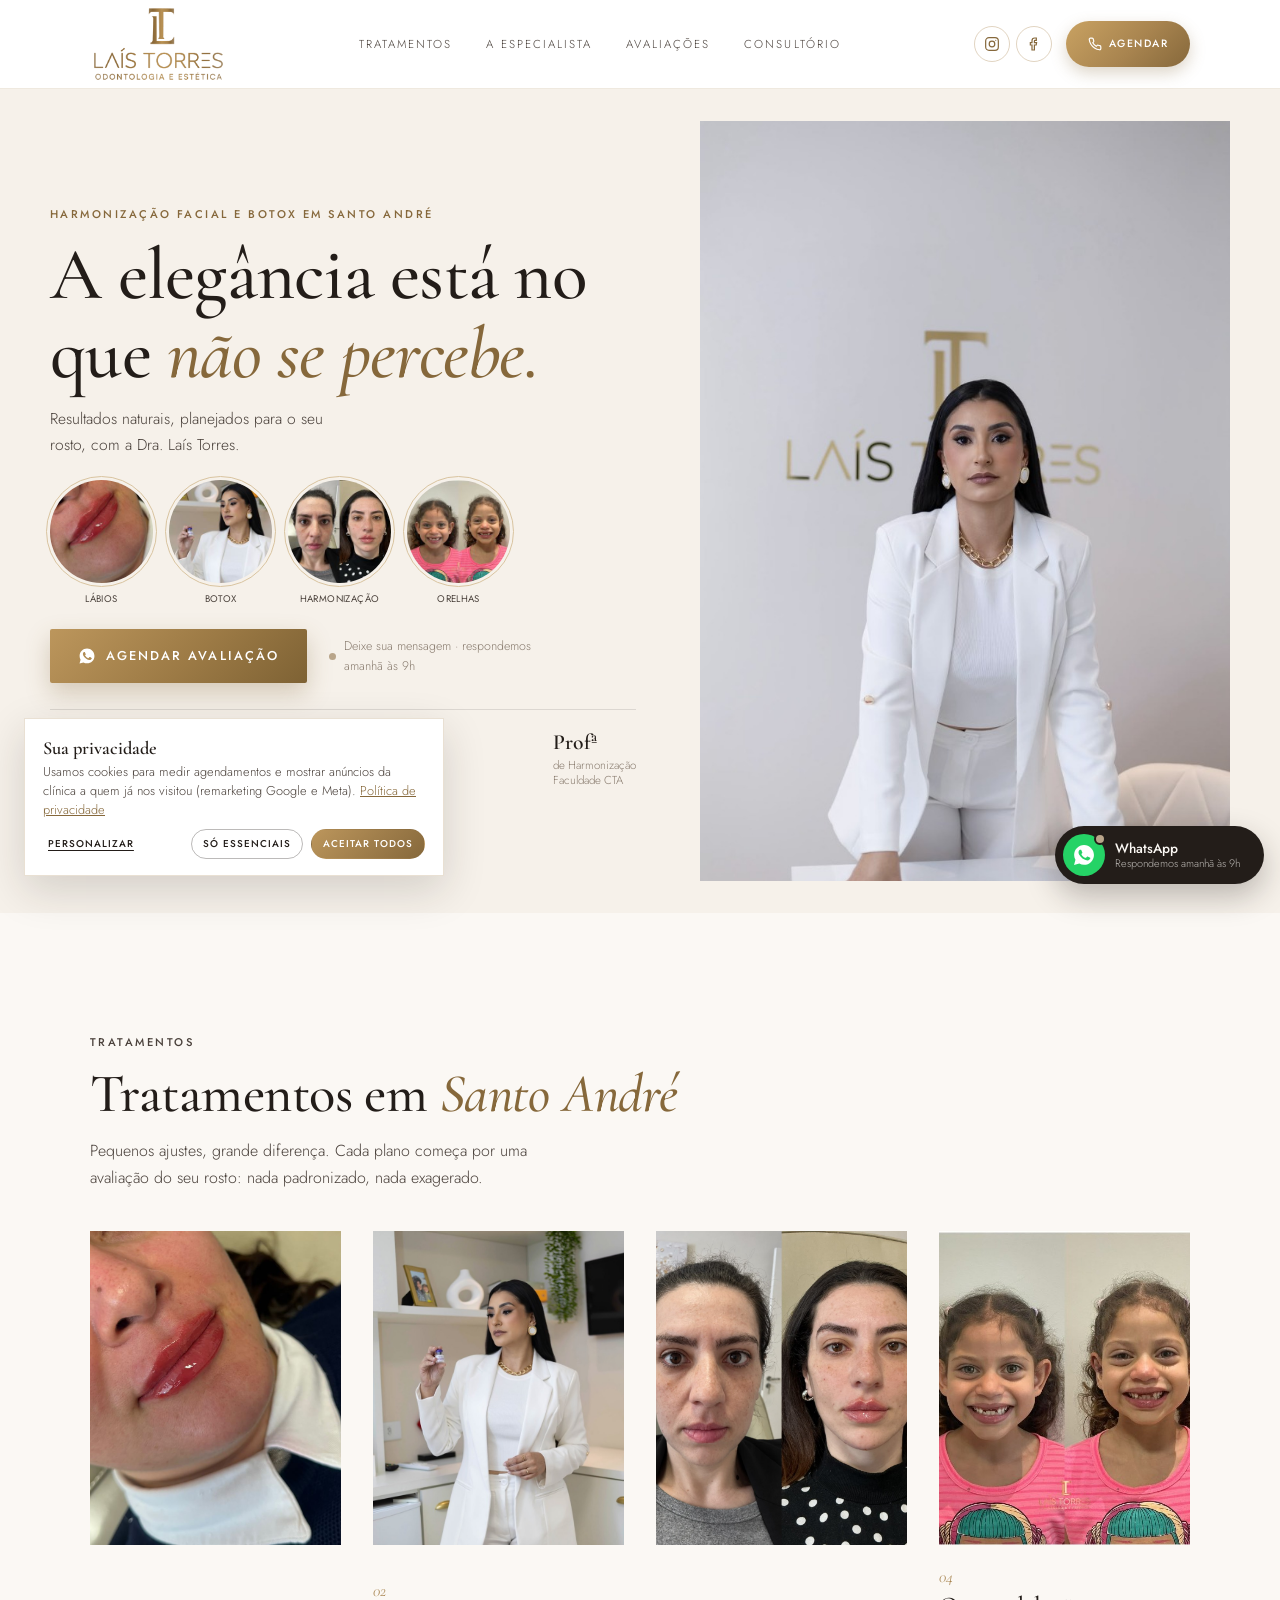
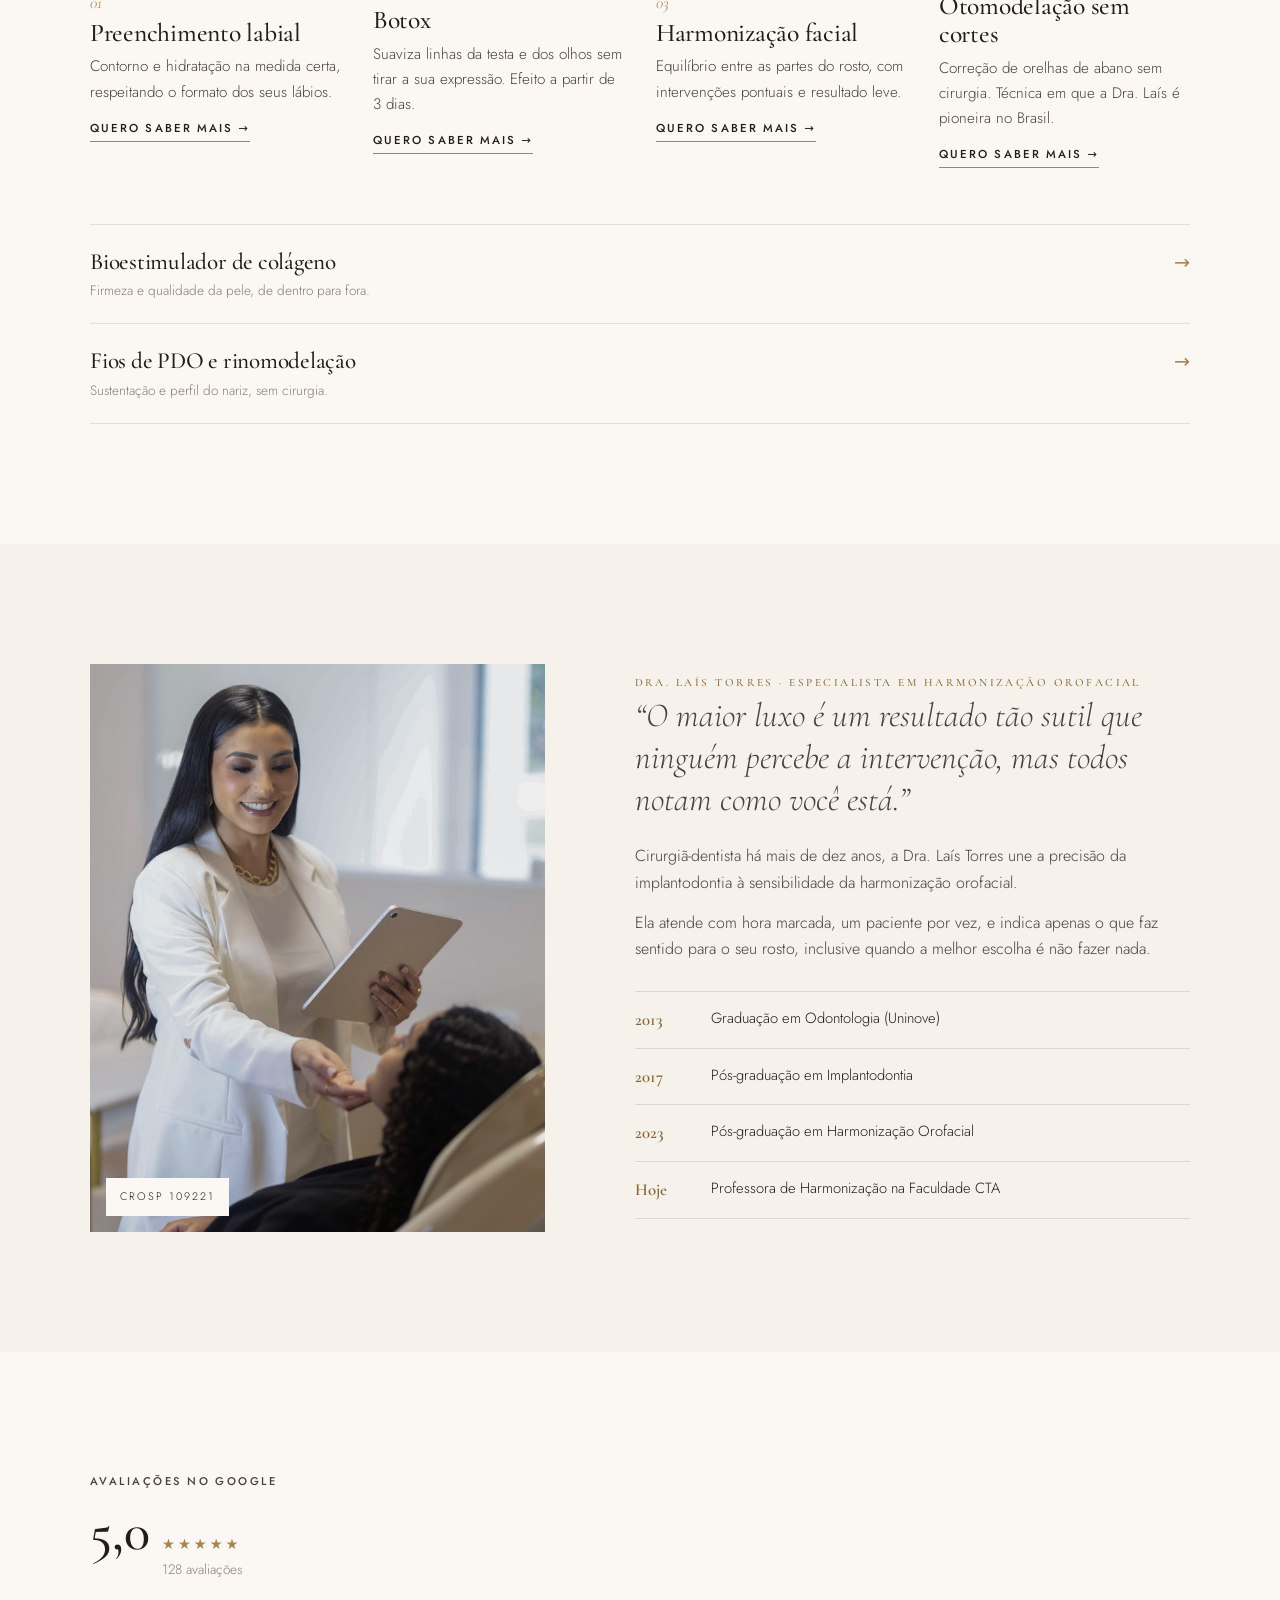
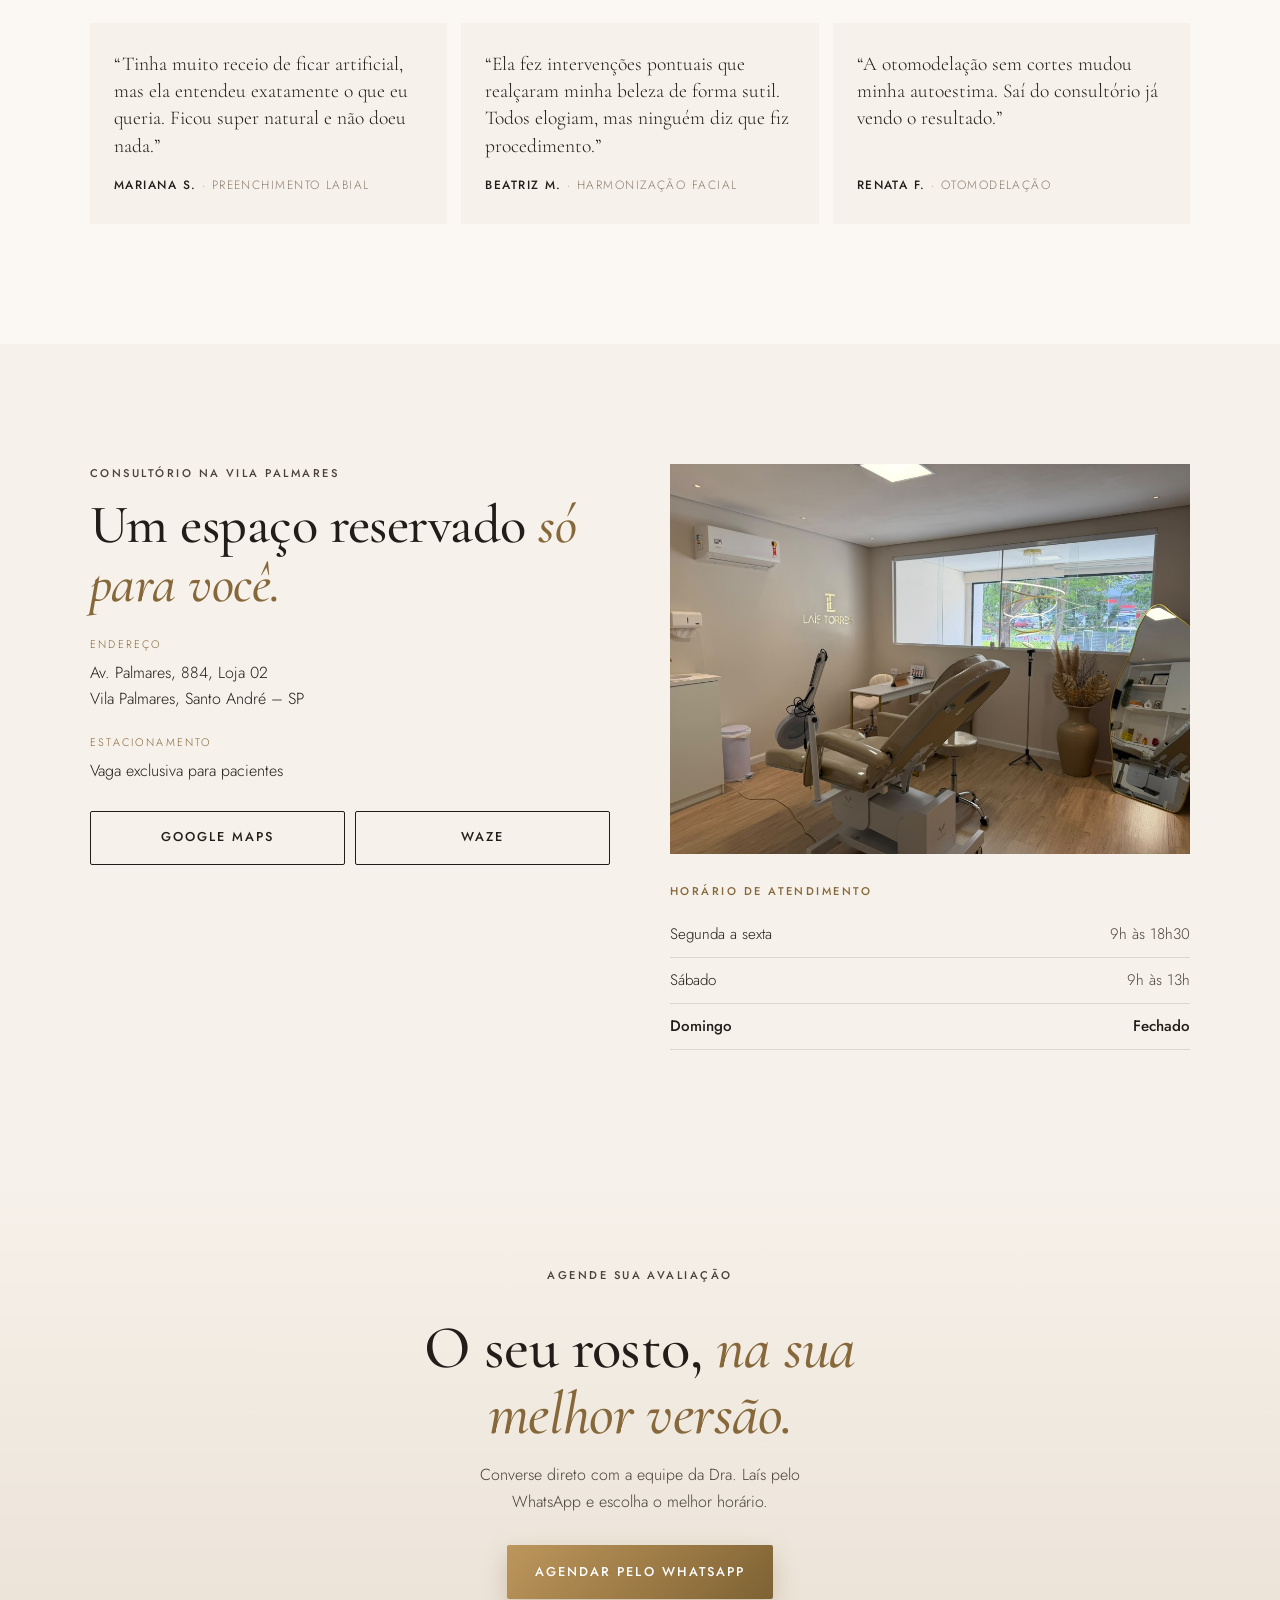
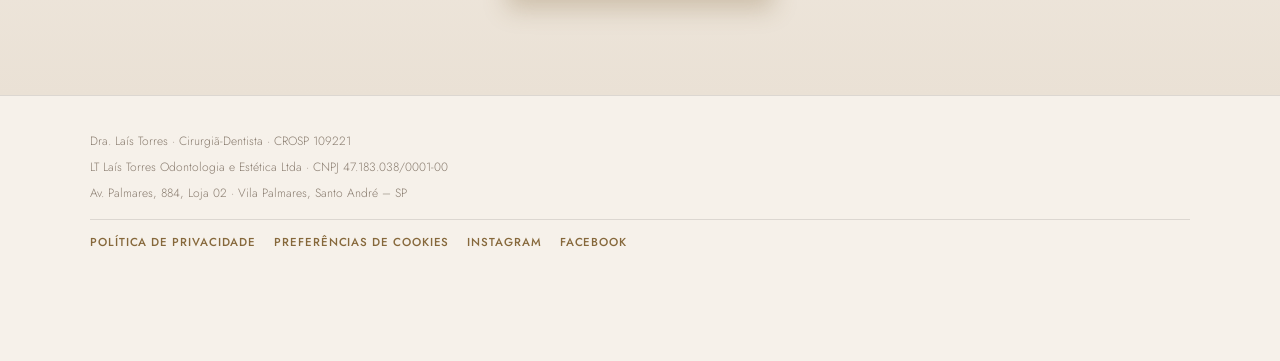
==== commit dbe2d5db: "feat(lgpd): cookies de remarketing com Consent Mode v2 e política no rodapé - Aviso de cookies sempr" ====
--- a/index.html
+++ b/index.html
@@ -324,6 +324,9 @@
 
     footer.site { padding: 36px 0 110px; font-size: 0.75rem; color: var(--taupe); border-top: 1px solid var(--line); }
     footer.site .wrap { display: grid; gap: 6px; }
+    .foot-links { display: flex; flex-wrap: wrap; gap: 8px 18px; margin-top: 10px; padding-top: 14px; border-top: 1px solid var(--line); }
+    .foot-links a, .foot-links button { font: 500 0.72rem/1.4 var(--sans); letter-spacing: 0.08em; text-transform: uppercase; color: var(--gold-deep); text-decoration: none; background: none; border: 0; padding: 0; cursor: pointer; }
+    .foot-links a:hover, .foot-links button:hover { text-decoration: underline; text-underline-offset: 3px; }
 
     /* ---------- WhatsApp flutuante ---------- */
     .wa {
@@ -345,17 +348,25 @@
     .wa-text b { font-weight: 500; font-size: 0.85rem; }
     .wa-text small { font-size: 0.68rem; color: rgba(251,248,244,0.7); }
 
-    /* Aviso de cookies discreto */
+    /* Aviso de cookies (LGPD) */
     .consent {
-      position: fixed; z-index: 55; left: 12px; right: 84px; bottom: max(16px, env(safe-area-inset-bottom));
-      background: var(--paper); border: 1px solid var(--line); box-shadow: 0 10px 30px rgba(35,29,25,0.12);
-      padding: 14px 16px; display: grid; gap: 10px; font-size: 0.78rem; line-height: 1.45; color: var(--ink-soft);
+      position: fixed; z-index: 55; left: 10px; right: 80px; bottom: max(12px, env(safe-area-inset-bottom));
+      background: #fff; border: 1px solid rgba(168,132,79,0.25); box-shadow: 0 14px 40px rgba(35,29,25,0.16);
+      padding: 12px 14px; display: grid; gap: 10px; font-size: 0.72rem; line-height: 1.45; color: var(--ink-soft);
     }
     .consent[hidden] { display: none; }
-    .consent-actions { display: flex; gap: 8px; justify-content: flex-end; }
-    .consent button { font: 500 0.7rem/1 var(--sans); letter-spacing: 0.14em; text-transform: uppercase; padding: 10px 14px; border: 1px solid var(--ink); background: transparent; color: var(--ink); cursor: pointer; }
-    .consent .consent-yes { background: var(--ink); color: var(--paper); }
-    @media (min-width: 760px) { .consent { right: auto; max-width: 380px; left: 24px; bottom: 24px; } }
+    .consent strong { display: none; font-family: var(--serif); font-size: 1.15rem; font-weight: 600; color: var(--ink); margin-bottom: 2px; }
+    .consent a { color: var(--gold-deep); }
+    .consent-prefs { display: grid; gap: 8px; border-top: 1px solid var(--line); padding-top: 10px; }
+    .consent-prefs[hidden] { display: none; }
+    .consent-prefs label { display: flex; gap: 10px; align-items: flex-start; cursor: pointer; }
+    .consent-prefs input { accent-color: var(--gold-deep); width: 16px; height: 16px; margin-top: 2px; flex: none; }
+    .consent-prefs b { color: var(--ink); font-weight: 500; }
+    .consent-actions { display: flex; flex-wrap: wrap; gap: 8px; justify-content: flex-end; }
+    .consent button { font: 500 0.62rem/1 var(--sans); letter-spacing: 0.1em; text-transform: uppercase; padding: 9px 11px; border: 1px solid rgba(35,29,25,0.3); background: transparent; color: var(--ink); cursor: pointer; border-radius: 999px; }
+    .consent .consent-link { border-color: transparent; text-decoration: underline; text-underline-offset: 3px; padding-left: 4px; padding-right: 4px; margin-right: auto; }
+    .consent .consent-yes { background: linear-gradient(135deg, #BC965C, #86683B); border-color: transparent; color: #fff; }
+    @media (min-width: 760px) { .consent { right: auto; max-width: 420px; left: 24px; bottom: 24px; padding: 16px 18px; font-size: 0.8rem; } .consent strong { display: block; } }
 
     /* Animação suave de entrada */
     .reveal { opacity: 0; transform: translateY(18px); transition: opacity 0.9s var(--ease), transform 0.9s var(--ease); }
@@ -611,7 +622,13 @@
     <div class="wrap">
       <span>Dra. Laís Torres · Cirurgiã-Dentista · CROSP 109221</span>
       <span>LT Laís Torres Odontologia e Estética Ltda · CNPJ 47.183.038/0001-00</span>
-      <span><a href="https://www.instagram.com/dralaistorresf/" target="_blank" rel="noopener">Instagram @dralaistorresf</a> · <a href="politica-de-privacidade.html">Política de privacidade</a></span>
+      <span>Av. Palmares, 884, Loja 02 · Vila Palmares, Santo André – SP</span>
+      <nav class="foot-links" aria-label="Links do rodapé">
+        <a href="politica-de-privacidade.html">Política de privacidade</a>
+        <button type="button" class="js-open-consent">Preferências de cookies</button>
+        <a href="https://www.instagram.com/dralaistorresf/" target="_blank" rel="noopener">Instagram</a>
+        <a href="https://www.facebook.com/clinicadralaistorres" target="_blank" rel="noopener">Facebook</a>
+      </nav>
     </div>
   </footer>
 
@@ -624,12 +641,21 @@
     <span class="wa-text"><b>WhatsApp</b><small class="js-wa-label">Agende sua avaliação</small></span>
   </a>
 
-  <!-- Aviso de cookies (LGPD): só aparece quando houver rastreamento configurado -->
-  <div class="consent" id="consent" role="region" aria-label="Aviso de cookies" hidden>
-    <p>Usamos cookies para medir os agendamentos feitos pelo site. <a href="politica-de-privacidade.html">Saiba mais</a></p>
+  <!-- Aviso de cookies (LGPD) com remarketing: aparece na primeira visita -->
+  <div class="consent" id="consent" role="dialog" aria-labelledby="consentTitle" hidden>
+    <div>
+      <strong id="consentTitle">Sua privacidade</strong>
+      Usamos cookies para medir agendamentos e mostrar anúncios da clínica a quem já nos visitou (remarketing Google e Meta). <a href="politica-de-privacidade.html">Política de privacidade</a>
+    </div>
+    <div class="consent-prefs" id="consentPrefs" hidden>
+      <label><input type="checkbox" checked disabled /> <span><b>Essenciais</b> · necessários para o site funcionar.</span></label>
+      <label><input type="checkbox" id="consentAnalytics" /> <span><b>Análise</b> · Google Analytics, para entender como o site é usado.</span></label>
+      <label><input type="checkbox" id="consentMarketing" /> <span><b>Anúncios e remarketing</b> · Google Ads e Meta (Facebook/Instagram).</span></label>
+    </div>
     <div class="consent-actions">
-      <button type="button" class="consent-no" data-consent="no">Recusar</button>
-      <button type="button" class="consent-yes" data-consent="yes">Aceitar</button>
+      <button type="button" class="consent-link" data-consent="prefs">Personalizar</button>
+      <button type="button" class="consent-no" data-consent="essential">Só essenciais</button>
+      <button type="button" class="consent-yes" data-consent="all">Aceitar todos</button>
     </div>
   </div>
 
@@ -698,61 +724,100 @@
         document.querySelectorAll(".reveal").forEach(function (el) { el.classList.add("in"); });
       }
 
-      // ---------- Rastreamento com consentimento (LGPD) ----------
+      // ---------- Cookies, Consent Mode v2 e remarketing (LGPD) ----------
       var T = window.LT_TRACKING || {};
-      var hasTracking = !!(T.ga4 || T.googleAds || T.metaPixel);
-      var KEY = "lt_consent_v1";
-      var loaded = false;
-
-      function readConsent() { try { return localStorage.getItem(KEY); } catch (e) { return null; } }
-      function saveConsent(v) { try { localStorage.setItem(KEY, v); } catch (e) {} }
-
-      function loadScript(src) { var s = document.createElement("script"); s.async = true; s.src = src; document.head.appendChild(s); }
-
-      function loadTracking() {
-        if (loaded || !hasTracking) return;
-        loaded = true;
-        var gId = T.ga4 || T.googleAds;
-        if (gId) {
-          window.dataLayer = window.dataLayer || [];
-          window.gtag = function () { dataLayer.push(arguments); };
+      var KEY = "lt_cookie_consent_preferences"; // mesma chave da página de política de privacidade
+      var gLoaded = false, metaLoaded = false;
+
+      window.dataLayer = window.dataLayer || [];
+      window.gtag = window.gtag || function () { dataLayer.push(arguments); };
+      gtag("consent", "default", { ad_storage: "denied", analytics_storage: "denied", ad_user_data: "denied", ad_personalization: "denied", wait_for_update: 500 });
+
+      function readConsent() { try { var v = localStorage.getItem(KEY); return v ? JSON.parse(v) : null; } catch (e) { return null; } }
+      function saveConsent(p) { try { localStorage.setItem(KEY, JSON.stringify({ necessary: true, analytics: !!p.analytics, marketing: !!p.marketing, updatedAt: new Date().toISOString() })); } catch (e) {} }
+      function loadScript(src) { var el = document.createElement("script"); el.async = true; el.src = src; document.head.appendChild(el); }
+
+      function applyConsent(p) {
+        gtag("consent", "update", {
+          analytics_storage: p.analytics ? "granted" : "denied",
+          ad_storage: p.marketing ? "granted" : "denied",
+          ad_user_data: p.marketing ? "granted" : "denied",
+          ad_personalization: p.marketing ? "granted" : "denied"
+        });
+        dataLayer.push({ event: "cookie_consent_updated", consent_analytics: !!p.analytics, consent_marketing: !!p.marketing });
+
+        var wantG = (p.analytics && T.ga4) || (p.marketing && T.googleAds);
+        if (wantG && !gLoaded) {
+          gLoaded = true;
           gtag("js", new Date());
-          if (T.ga4) gtag("config", T.ga4);
-          if (T.googleAds) gtag("config", T.googleAds);
-          loadScript("https://www.googletagmanager.com/gtag/js?id=" + encodeURIComponent(gId));
+          loadScript("https://www.googletagmanager.com/gtag/js?id=" + encodeURIComponent(T.ga4 || T.googleAds));
         }
-        if (T.metaPixel) {
+        if (gLoaded) {
+          if (p.analytics && T.ga4) gtag("config", T.ga4);
+          // Google Ads: conversões + públicos de remarketing
+          if (p.marketing && T.googleAds) gtag("config", T.googleAds, { allow_ad_personalization_signals: true });
+        }
+        // Meta Pixel: só com consentimento de anúncios
+        if (p.marketing && T.metaPixel && !metaLoaded) {
+          metaLoaded = true;
           !function (f, b, e, v, n, t, s) { if (f.fbq) return; n = f.fbq = function () { n.callMethod ? n.callMethod.apply(n, arguments) : n.queue.push(arguments); }; if (!f._fbq) f._fbq = n; n.push = n; n.loaded = !0; n.version = "2.0"; n.queue = []; t = b.createElement(e); t.async = !0; t.src = v; s = b.getElementsByTagName(e)[0]; s.parentNode.insertBefore(t, s); }(window, document, "script", "https://connect.facebook.net/en_US/fbevents.js");
           fbq("init", T.metaPixel);
           fbq("track", "PageView");
         }
       }
 
-      // Cada clique no WhatsApp vira um "lead" no Google e na Meta
+      // Clique no WhatsApp = lead (GA4, conversão do Google Ads e "Contact" na Meta)
       document.addEventListener("click", function (e) {
         var a = e.target.closest && e.target.closest(".js-wa");
-        if (!a || !loaded) return;
-        var place = a.classList.contains("wa") ? "botao_flutuante" : (a.closest("section") || {}).id || "pagina";
-        if (window.gtag) {
+        if (!a) return;
+        var place = a.classList.contains("wa") ? "botao_flutuante" : (a.closest("section, header") || {}).id || "pagina";
+        dataLayer.push({ event: "whatsapp_click", location: place });
+        if (gLoaded) {
           if (T.ga4) gtag("event", "generate_lead", { method: "whatsapp", location: place });
           if (T.googleAds && T.adsLeadLabel) gtag("event", "conversion", { send_to: T.googleAds + "/" + T.adsLeadLabel });
         }
-        if (window.fbq) fbq("track", "Contact", { content_name: place });
+        if (metaLoaded && window.fbq) fbq("track", "Contact", { content_name: place });
       });
 
-      var consentBox = document.getElementById("consent");
-      var choice = readConsent();
-      if (hasTracking) {
-        if (choice === "yes") loadTracking();
-        else if (!choice && consentBox) setTimeout(function () { consentBox.hidden = false; }, 1500);
+      // Remarketing por interesse: quem viu a área de tratamentos entra no público "ViewContent"
+      var treat = document.getElementById("tratamentos");
+      if (treat && "IntersectionObserver" in window) {
+        var seen = false;
+        new IntersectionObserver(function (en) {
+          if (seen || !en[0].isIntersecting) return;
+          seen = true;
+          dataLayer.push({ event: "view_treatments" });
+          if (gLoaded && T.ga4) gtag("event", "view_item_list", { item_list_name: "tratamentos" });
+          if (metaLoaded && window.fbq) fbq("track", "ViewContent", { content_name: "tratamentos" });
+        }, { threshold: 0.25 }).observe(treat);
       }
-      if (consentBox) consentBox.addEventListener("click", function (e) {
-        var v = e.target.getAttribute && e.target.getAttribute("data-consent");
-        if (!v) return;
-        saveConsent(v);
-        consentBox.hidden = true;
-        if (v === "yes") loadTracking();
+
+      var box = document.getElementById("consent");
+      var prefs = document.getElementById("consentPrefs");
+      var chkA = document.getElementById("consentAnalytics");
+      var chkM = document.getElementById("consentMarketing");
+      function openBox() {
+        var c = readConsent() || {};
+        chkA.checked = !!c.analytics; chkM.checked = !!c.marketing;
+        box.hidden = false;
+      }
+      var saved = readConsent();
+      if (saved) applyConsent(saved); else setTimeout(openBox, 1200);
+
+      box.addEventListener("click", function (e) {
+        var btn = e.target.closest && e.target.closest("[data-consent]");
+        if (!btn) return;
+        var act = btn.getAttribute("data-consent"), p;
+        if (act === "prefs") {
+          if (prefs.hidden) { prefs.hidden = false; btn.textContent = "Salvar escolhas"; return; }
+          p = { analytics: chkA.checked, marketing: chkM.checked };
+        } else if (act === "all") { p = { analytics: true, marketing: true }; }
+        else { p = { analytics: false, marketing: false }; }
+        saveConsent(p); applyConsent(p);
+        box.hidden = true; prefs.hidden = true;
+        box.querySelector('[data-consent="prefs"]').textContent = "Personalizar";
       });
+      document.querySelectorAll(".js-open-consent").forEach(function (b) { b.addEventListener("click", openBox); });
     })();
   </script>
 </body>
